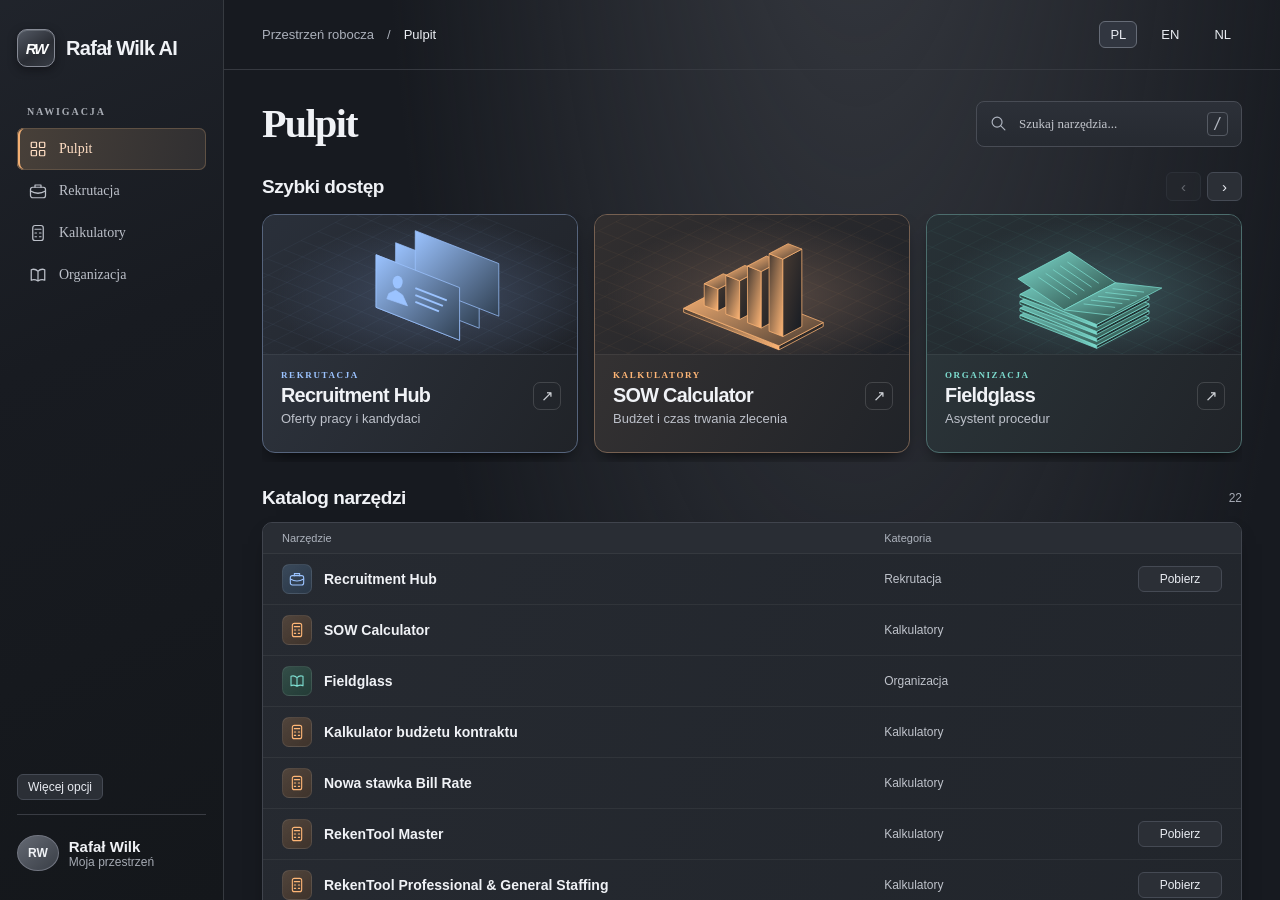
==== index.html @ e7d5e1e2 "Add desktop tool launcher with horizontal 3D shortcuts and remove local PIN prompts" ====
<!DOCTYPE html>

<html lang="pl">
<head>
<meta charset="utf-8"/>
<meta content="width=device-width, initial-scale=1" name="viewport"/>
<script id="rw-face-preset-bootstrap">
(function(){
  var aliases = {
    subtle: 'hologram-subtle',
    hologram: 'hologram-subtle',
    'hologram-subtle': 'hologram-subtle',
    presence: 'ai-presence',
    ai: 'ai-presence',
    'ai-presence': 'ai-presence',
    cinematic: 'cinematic-command',
    command: 'cinematic-command',
    'cinematic-command': 'cinematic-command'
  };
  var preset = 'cinematic-command';
  try {
    var params = new URLSearchParams(window.location.search);
    var requested = params.get('face') || localStorage.getItem('rw_face_preset') || preset;
    preset = aliases[String(requested || '').toLowerCase()] || preset;
    localStorage.setItem('rw_face_preset', preset);
  } catch (_e) {}
  document.documentElement.classList.add('rw-face-preset-' + preset);
  document.documentElement.dataset.rwFacePreset = preset;
  window.__rwFacePreset = preset;
})();
</script>
<script id="rw-enforce-https">
(function(){
  var host = window.location.hostname.toLowerCase();
  if (window.location.protocol === 'http:' && (host === 'rafalwilkai.com' || host === 'www.rafalwilkai.com')) {
    window.location.replace('https://www.rafalwilkai.com' + window.location.pathname + window.location.search + window.location.hash);
  }
})();
</script>
<meta http-equiv="Content-Security-Policy" content="upgrade-insecure-requests">
<meta name="description" content="Rafal Wilk AI provides business tools and calculators for HR, recruitment, staffing, budgeting, workforce planning, and business administration.">
<link rel="canonical" href="https://www.rafalwilkai.com/">
<link rel="preload" as="image" href="assets/images/private-command-center-hero-personal-bg-day-v18-cleanwall-mobile.webp?v=20260806-cleanwall-2" type="image/webp" media="(max-width: 760px)">
<link rel="preload" as="image" href="assets/images/private-command-center-hero-personal-bg-day-v18-cleanwall.webp?v=20260806-cleanwall-2" type="image/webp" media="(min-width: 761px)">
<link rel="preload" as="style" href="assets/css/platform-v2.min.css?v=20260806-cleanwall-2">
<link rel="preload" as="style" href="assets/css/platform-nextlevel.css?v=20261102-stable-scroll-v4">
<link rel="preload" as="style" href="assets/css/platform-face-clarity.css?v=20260923-preid-sync-1">
<link rel="preload" as="script" href="assets/js/platform-v2.js?v=20261126-studio">
<title>Rafal Wilk AI ©</title>
<style id="rw-critical-startup-guard">
  html{background:#05080d}
  /* Hide voice agent content until the dialog is explicitly opened. */
  #rwAgentOverlay:not(.open){display:none!important}
  body:not(.rw-v2-ready):not(.app-open){
    background:#05080d!important;
    overflow:hidden!important;
  }
  body:not(.rw-v2-ready):not(.app-open)>*:not(script):not(style){
    visibility:hidden!important;
  }
</style>
<style>
  :root{ --bg:#0b1220; --panel:#0f172a; --ink:#e5eef9; --muted:#9fb0ba; --accent:#60a5fa; --line:rgba(255,255,255,.12);}
  *{box-sizing:border-box}
  html,body{height:100%}
  body{margin:0;background:linear-gradient(160deg,#0b1220,#0a1726);color:var(--ink);
        font-family: system-ui,-apple-system,"Segoe UI",Roboto,Helvetica,Arial}
  header{position:sticky;top:0;background:rgba(15,23,42,.8);backdrop-filter:blur(8px);
          border-bottom:1px solid var(--line);z-index:10}
  .wrap{max-width:1200px;margin:0 auto;padding:12px 16px}
  h1{margin:0;font-size:clamp(18px,2.6vw,26px)}
  .sub{color:var(--muted);font-size:13px;margin-top:4px}
  main{display:flex;flex-direction:column;height:calc(100vh - 84px)}
  .grid{display:grid;grid-template-columns:repeat(auto-fit,minmax(260px,1fr));gap:16px;margin:14px 0;grid-auto-rows:1fr;align-items:stretch}
  .card{border:1px solid var(--line);background:linear-gradient(180deg,#0f1a2b,#0c1525);
        border-radius:16px;padding:16px;display:flex;flex-direction:column;gap:10px;height:100%}
  .title{font-weight:800;letter-spacing:.2px}
  .desc{color:var(--muted);font-size:13px;min-height:32px}
  .btn{cursor:pointer;display:inline-flex;align-items:center;justify-content:center;gap:8px;
       padding:10px 14px;border-radius:999px;border:1px solid transparent;
       background:linear-gradient(180deg,var(--accent),#1d4ed8);color:#fff;font-weight:700;text-decoration:none}
  .btn:focus,.btn:hover{filter:saturate(1.2) brightness(1.08)}
  .viewport{flex:1;min-height:300px;border:1px solid var(--line);border-radius:14px;overflow:hidden;background:#fff;display:none}
  .viewport.active{display:block;position:fixed;top:0;left:0;right:0;bottom:0;z-index:100;border:none;border-radius:0;min-height:100vh}
  iframe{width:100%;height:100%;border:0;display:none}
  iframe.show{display:block}
  .placeholder{height:100%;display:grid;place-items:center;color:var(--muted)}
  body.app-open .grid{display:none}
  body.app-open .viewport{display:block}

.badge-copyright{background:#0b1220;color:#ffffff;border:1px solid #0b1220;font-weight:800;padding:2px 10px;border-radius:10px}
</style>
<link rel="stylesheet" href="assets/css/platform-v2.min.css?v=20260806-cleanwall-2">
<link rel="stylesheet" href="assets/css/platform-nextlevel.css?v=20261102-stable-scroll-v4">
<link rel="stylesheet" href="assets/css/platform-face-clarity.css?v=20260923-preid-sync-1">
<script>
// Compatibility callbacks for the original embedded applications.
window.__rwModulePinConsume = () => true;
window.__rwRequestModulePin = callback => callback();
window.openMc = () => window.openApp('mycompany','My Projects');
</script>
<!-- injected: clean start screen over full-screen photo -->
<!-- injected: remove orange border, keep layout intact -->
<!-- injected: completely remove orange/dashed border from viewport -->
<!-- injected: kill absolutely all visible borders/outlines on viewport -->
<!-- injected: make privacy note always visible without scrolling -->


<script id="rw-futuristic-dock-script">
(function(){
  if(window.__rwFuturisticDockInstalled) return;
  window.__rwFuturisticDockInstalled=true;
  let dockTimer=0;
  let mo=null;
  function ensureDock(){
    if(!document.body) return;
    let dock=document.getElementById('rwLauncherDock');
    if(!dock){
      dock=document.createElement('div');
      dock.id='rwLauncherDock';
      document.body.appendChild(dock);
    }
    const api=document.getElementById('rwPlatformApiStatus');
    const launcher=document.getElementById('rwVoiceLauncher');
    if(api && api.parentElement!==dock) dock.appendChild(api);
    if(launcher && launcher.parentElement!==dock) dock.appendChild(launcher);
    if(window.__rwPlatformV2 || document.body.classList.contains('rw-v2-ready')){
      if(mo) mo.disconnect();
      if(dockTimer) clearInterval(dockTimer);
    }
  }
  if(document.readyState==='loading') document.addEventListener('DOMContentLoaded', ensureDock);
  ensureDock();
  mo=new MutationObserver(ensureDock);
  mo.observe(document.documentElement,{childList:true,subtree:true});
  dockTimer=setInterval(ensureDock,1000);
})();
</script>

<style id="rw-preid-dual-actions">
body.rw-v2-ready main.wrap .card.rw-preid-card,
body.rw-v2-ready:not(.app-open) main.wrap .card.rw-preid-card{
  grid-template-columns:48px minmax(0,1fr) auto!important;
}
body.rw-v2-ready main.wrap .rw-preid-actions,
body.rw-v2-ready:not(.app-open) main.wrap .rw-preid-actions{
  grid-column:3!important;
  grid-row:2!important;
  justify-self:end!important;
  align-self:center!important;
  display:flex!important;
  gap:7px!important;
  z-index:2!important;
}
body.rw-v2-ready main.wrap .rw-preid-actions .btn,
body.rw-v2-ready:not(.app-open) main.wrap .rw-preid-actions .btn{
  width:auto!important;
  min-width:76px!important;
  height:36px!important;
  min-height:36px!important;
  padding:0 12px!important;
  display:inline-flex!important;
  align-items:center!important;
  justify-content:center!important;
  border-radius:999px!important;
  font-size:10px!important;
  line-height:1!important;
  text-indent:0!important;
  overflow:visible!important;
  white-space:nowrap!important;
  text-decoration:none!important;
}
body.rw-v2-ready main.wrap .rw-preid-actions .rw-v2-card-open::before,
body.rw-v2-ready:not(.app-open) main.wrap .rw-preid-actions .rw-v2-card-open::before{
  display:none!important;
}
body.rw-v2-ready main.wrap .rw-preid-actions .rw-preid-open svg,
body.rw-v2-ready:not(.app-open) main.wrap .rw-preid-actions .rw-preid-open svg{
  display:none!important;
}
body.rw-v2-ready main.wrap .rw-preid-actions .rw-preid-open::after,
body.rw-v2-ready:not(.app-open) main.wrap .rw-preid-actions .rw-preid-open::after{
  content:"Open";
  font-size:10px!important;
  line-height:1!important;
  text-indent:0!important;
}
body.rw-v2-ready main.wrap .rw-preid-actions .rw-preid-download,
body.rw-v2-ready:not(.app-open) main.wrap .rw-preid-actions .rw-preid-download{
  background:#fff!important;
  color:#12304f!important;
  border:1px solid rgba(66,122,171,.30)!important;
  box-shadow:none!important;
}
@media(max-width:640px){
  body.rw-v2-ready main.wrap .card.rw-preid-card,
  body.rw-v2-ready:not(.app-open) main.wrap .card.rw-preid-card{
    grid-template-columns:42px minmax(0,1fr)!important;
  }
  body.rw-v2-ready main.wrap .rw-preid-actions,
  body.rw-v2-ready:not(.app-open) main.wrap .rw-preid-actions{
    grid-column:2!important;
    grid-row:3!important;
    justify-self:start!important;
    margin-top:8px!important;
  }
}
</style>

<style id="rw-visual-refresh-20260923">
/* Visual refresh only. The original face video, its positioning and all module logic are preserved. */
body.rw-v2-ready:not(.app-open) .rw-identity {
  position:fixed; left:28px; bottom:26px; z-index:150;
  display:flex; align-items:center; gap:13px; padding:13px 18px;
  color:#f1f7fc; background:rgba(7,17,29,.88);
  border:1px solid rgba(170,205,228,.2); border-radius:14px;
  box-shadow:0 8px 30px rgba(0,0,0,.16); pointer-events:none;
  font-family:"Segoe UI",system-ui,sans-serif;
}
.rw-identity-mark {display:grid;place-items:center;width:38px;height:38px;border:1px solid #72c9e6;border-radius:50%;font-size:13px;font-weight:650;letter-spacing:-.05em;color:#a9e5f5}
.rw-identity-name {display:block;font-size:17px;font-weight:650;letter-spacing:-.025em;line-height:1.3}
.rw-identity-caption {display:block;margin-top:3px;color:#a5bacb;font-size:9px;letter-spacing:.19em;line-height:1.5;text-transform:uppercase}
body.app-open .rw-identity, body.rw-v2-command-open .rw-identity {display:none!important}
body.rw-v2-ready:not(.app-open) .rw-v2-floating-lang {
  position:fixed!important;top:24px!important;right:28px!important;left:auto!important;
  width:144px!important;min-height:46px!important;padding:5px!important;gap:4px!important;
  display:flex!important;justify-content:center!important;
  background:rgba(7,17,29,.9)!important;border:1px solid rgba(170,205,228,.24)!important;
  border-radius:12px!important;box-shadow:none!important;filter:none!important;backdrop-filter:blur(12px)!important;
}
body.rw-v2-ready:not(.app-open) .rw-v2-floating-lang button {
  width:42px!important;min-width:0!important;height:34px!important;min-height:34px!important;
  padding:0!important;border:0!important;border-radius:7px!important;background:transparent!important;
  color:#b9cad7!important;font:600 12px/1 "Segoe UI",system-ui,sans-serif!important;
  box-shadow:none!important;text-shadow:none!important;backdrop-filter:none!important;transform:none!important;
}
body.rw-v2-ready:not(.app-open) .rw-v2-floating-lang button[aria-pressed="true"] {
  background:#b5e9f5!important;color:#102531!important;box-shadow:none!important;border:0!important;
}
body.rw-v2-ready:not(.app-open) .rw-v2-floating-lang button::after {display:none!important}
body.rw-v2-ready:not(.app-open) .rw-v2-floating-lang button:hover {background:#23394a!important;color:#fff!important}
body.rw-v2-ready:not(.app-open) .rw-v2-command-trigger {
  position:fixed!important;top:80px!important;right:28px!important;left:auto!important;
  width:144px!important;min-width:0!important;height:44px!important;padding:0 16px!important;
  display:flex!important;align-items:center!important;justify-content:center!important;gap:10px!important;
  border:1px solid rgba(170,205,228,.3)!important;border-radius:12px!important;
  background:rgba(7,17,29,.92)!important;color:#f0f7fb!important;
  font:600 13px/1 "Segoe UI",system-ui,sans-serif!important;
  box-shadow:none!important;text-shadow:none!important;transform:none!important;
}
body.rw-v2-ready:not(.app-open) .rw-v2-command-trigger::before {
  content:""!important;position:static!important;display:block!important;visibility:visible!important;opacity:1!important;
  width:16px!important;height:16px!important;flex:0 0 16px!important;
  background:currentColor!important;border:0!important;box-shadow:none!important;transform:none!important;
  clip-path:polygon(40% 0,65% 7%,80% 28%,80% 55%,100% 83%,89% 94%,67% 66%,43% 77%,18% 68%,4% 47%,4% 24%,20% 5%,40% 0,40% 12%,24% 17%,16% 31%,17% 47%,30% 60%,45% 64%,61% 57%,68% 43%,66% 27%,53% 15%,40% 12%)!important;
}
body.rw-v2-ready:not(.app-open) .rw-v2-command-trigger::after {display:none!important}
body.rw-v2-ready:not(.app-open) .rw-v2-command-trigger:hover {background:#193346!important;border-color:#83cde4!important}
body.rw-v2-ready:not(.app-open) .rw-v2-floating-lang button:focus-visible,
body.rw-v2-ready:not(.app-open) .rw-v2-command-trigger:focus-visible {outline:2px solid #a9e5f5!important;outline-offset:3px!important}
body.rw-v2-ready:not(.app-open) .rw-v2-command-palette {
  padding:clamp(20px,9vh,80px) 16px!important;place-items:center!important;
  background:rgba(3,10,18,.58)!important;backdrop-filter:blur(14px)!important;z-index:23000!important;
}
body.rw-v2-ready:not(.app-open) .rw-v2-command-dialog {
  width:min(660px,100%)!important;max-height:100%!important;display:flex!important;flex-direction:column!important;
  border:1px solid rgba(169,202,225,.24)!important;border-radius:22px!important;
  background:#0c1927!important;box-shadow:0 24px 80px rgba(0,0,0,.4)!important;backdrop-filter:none!important;
}
body.rw-v2-ready:not(.app-open) .rw-v2-command-head {padding:24px 26px 18px!important;flex-shrink:0!important}
body.rw-v2-ready:not(.app-open) .rw-v2-command-head strong {font:600 21px/1.3 "Segoe UI",system-ui,sans-serif!important;letter-spacing:-.025em!important}
body.rw-v2-ready:not(.app-open) .rw-v2-command-head button {width:34px!important;height:34px!important;border:0!important;background:#1b2b3b!important;border-radius:9px!important}
body.rw-v2-ready:not(.app-open) .rw-v2-command-input {
  width:calc(100% - 52px)!important;min-height:50px!important;height:50px!important;flex-shrink:0!important;
  margin:0 26px 18px!important;padding:0 16px!important;border-radius:11px!important;
  border:1px solid #395469!important;background:#08121e!important;box-shadow:none!important;
  font:400 15px/1.4 "Segoe UI",system-ui,sans-serif!important;
}
body.rw-v2-ready:not(.app-open) .rw-v2-command-input::placeholder {color:#9cabbc!important;opacity:1!important}
body.rw-v2-ready:not(.app-open) .rw-v2-command-input:focus {border-color:#90d3e9!important;box-shadow:0 0 0 3px rgba(144,211,233,.1)!important}
body.rw-v2-ready:not(.app-open) .rw-v2-command-list {
  min-height:0!important;max-height:480px!important;gap:6px!important;padding:0 18px 20px 26px!important;margin-right:8px!important;
  scrollbar-width:thin;scrollbar-color:#486276 transparent;overscroll-behavior:contain;
}
.rw-v2-command-list::-webkit-scrollbar {width:6px}
.rw-v2-command-list::-webkit-scrollbar-thumb {background:#486276;border-radius:8px}
.rw-v2-command-list::-webkit-scrollbar-track {background:transparent}
body.rw-v2-ready:not(.app-open) .rw-v2-command-item {
  min-height:70px!important;grid-template-columns:38px minmax(0,1fr) auto!important;
  gap:15px!important;padding:13px 14px!important;border:1px solid transparent!important;
  border-radius:12px!important;background:#122231!important;box-shadow:none!important;transform:none!important;
}
body.rw-v2-ready:not(.app-open) .rw-v2-command-item:hover,
body.rw-v2-ready:not(.app-open) .rw-v2-command-item.is-active,
body.rw-v2-ready:not(.app-open) .rw-v2-command-item:focus-visible {background:#1a3345!important;border-color:#527a90!important}
body.rw-v2-ready:not(.app-open) .rw-v2-command-icon {width:36px!important;height:36px!important;border:0!important;background:#1c3546!important;border-radius:10px!important;color:#9edbed!important}
body.rw-v2-ready:not(.app-open) .rw-v2-command-item span:not(.rw-v2-command-icon) {font:600 15px/1.4 "Segoe UI",system-ui,sans-serif!important}
body.rw-v2-ready:not(.app-open) .rw-v2-command-text {min-width:0!important}
body.rw-v2-ready:not(.app-open) .rw-v2-command-item small {display:block!important;margin-top:4px!important;color:#a5b9ca!important;font:500 10px/1.4 "Segoe UI",system-ui,sans-serif!important;letter-spacing:.065em!important}
body.rw-v2-ready:not(.app-open) .rw-v2-command-arrow {border:0!important;background:transparent!important;box-shadow:none!important;color:#91b9cf!important}
body.rw-v2-ready:not(.app-open) .rw-v2-hotspot:focus-visible {outline:2px solid #a9e5f5!important;outline-offset:4px!important}
@media(max-width:760px) {
  body.rw-v2-ready:not(.app-open) .rw-identity {left:16px;bottom:max(18px,env(safe-area-inset-bottom));padding:10px 13px;gap:10px;border-radius:12px}
  .rw-identity-mark {width:32px;height:32px;font-size:11px}
  .rw-identity-name {font-size:15px}
  .rw-identity-caption {font-size:8px;letter-spacing:.13em}
  body.rw-v2-ready:not(.app-open) .rw-v2-floating-lang {top:16px!important;right:16px!important;width:132px!important}
  body.rw-v2-ready:not(.app-open) .rw-v2-command-trigger {top:72px!important;right:16px!important;width:132px!important}
  body.rw-v2-ready:not(.app-open) .rw-v2-command-palette {padding:16px 12px!important}
  body.rw-v2-ready:not(.app-open) .rw-v2-command-dialog {max-height:calc(100dvh - 32px)!important;border-radius:18px!important}
  body.rw-v2-ready:not(.app-open) .rw-v2-command-head {padding:18px 18px 14px!important}
  body.rw-v2-ready:not(.app-open) .rw-v2-command-input {width:calc(100% - 36px)!important;margin:0 18px 14px!important}
  body.rw-v2-ready:not(.app-open) .rw-v2-command-list {max-height:60dvh!important;padding:0 10px 16px 18px!important}
  body.rw-v2-ready:not(.app-open) .rw-v2-command-item {gap:10px!important;padding:12px 10px!important}
  body.rw-v2-ready:not(.app-open) .rw-v2-command-item span:not(.rw-v2-command-icon) {font-size:14px!important}
  body.rw-v2-ready:not(.app-open) .rw-v2-command-item-preid {grid-template-columns:38px minmax(0,1fr)!important}
}

body.rw-v2-ready.rw-v2-command-open:not(.app-open) .rw-v2-command-trigger {visibility:hidden!important}

body.rw-v2-ready.rw-v2-command-open:not(.app-open) .rw-v2-command-trigger::before {visibility:hidden!important}

</style>
<link rel="stylesheet" href="assets/css/workshop-readability.css?v=20260926-fullscreen-fix-2">
<style>
#rw-studio-host{position:fixed!important;inset:0!important;z-index:2147483000!important;background:#171a20!important}
#rw-studio-host[hidden],body.app-open #rw-studio-host,body.app-open #rw-studio-return,#rw-studio-return[hidden]{display:none!important}
#rw-studio-return{position:fixed;bottom:14px;left:16px;z-index:2147482999;border:1px solid #737780;border-radius:8px;background:#22262e;color:white;padding:10px 16px;cursor:pointer}
</style>
<script>
document.addEventListener('DOMContentLoaded',function(){
 const host=document.createElement('div');host.id='rw-studio-host';host.hidden=true;
 const frame=document.createElement('iframe');frame.title='Rafał Wilk AI';frame.style.cssText='display:block;width:100%;height:100%;border:0';frame.src='studio-launcher.html?v=20261126-1';
 const back=document.createElement('button');back.id='rw-studio-return';back.type='button';back.hidden=true;
 const setLabel=()=>{back.textContent='← '+({pl:'Pulpit',en:'Dashboard',nl:'Dashboard'}[document.documentElement.lang]||'Pulpit')};setLabel();
 new MutationObserver(setLabel).observe(document.documentElement,{attributes:true,attributeFilter:['lang']});
 window.showWorkshopOptions=function(show){host.hidden=show;back.hidden=!show;if(!show)frame.focus()};
 window.studioReady=()=>window.showWorkshopOptions(false);back.onclick=()=>window.showWorkshopOptions(false);
 host.attachShadow({mode:'open'}).append(frame);document.body.append(host,back);
});
</script>
</head>
<body>
<div class="rw-identity" aria-label="Rafał Wilk AI — Digital Workshop"><span class="rw-identity-mark" aria-hidden="true">RW</span><div><span class="rw-identity-name">Rafał Wilk AI</span><span class="rw-identity-caption">Digital Workshop</span></div></div>
<!-- Home / Back button (added) -->
<button id="rw_home_btn" class="rw-home" type="button">← Powrót do startu</button>

<header class="rw-header">
<div class="rw-wrap">




<h1 class="rw-title" aria-label="Rafal Wilk AI ©">
  <span class="rw-brand-copy">
    <span class="rw-brand-line">
      <span class="rw-brand-main">Rafal Wilk AI</span>
      <span class="rw-owner-mark" title="" aria-label="Copyright">©</span>
    </span>
    <span class="rw-brand-sub" aria-hidden="true"></span>
  </span>
</h1>

<div class="rw-lang" role="group" aria-label="Language">
  <button class="rw-lang-btn" type="button" data-lang="pl">PL</button>
  <button class="rw-lang-btn" type="button" data-lang="en">EN</button>
  <button class="rw-lang-btn" type="button" data-lang="nl">NL</button>
</div>
</div>
</header>
<header>
<div class="wrap">
<h1></h1>
<div class="sub"></div>
</div>
</header>
<main class="wrap">
<section class="grid"><article class="card">
<div class="title" data-title-key="Recruitment Hub">Recruitment Hub</div>
<a class="btn" onclick="openApp('recruitmenthub', this.closest('.card').querySelector('.title').textContent)">Open</a>
<a class="btn rw-tool-download" href="modules/recruitment-hub.html" download="Recruitment_Hub.html" title="Download the Recruitment Hub module as HTML">Download HTML</a>
</article>
<article class="card">
<div class="title" data-title-key="Fieldglass | Asystent Procedur">Fieldglass | Asystent Procedur</div>
<a class="btn" onclick="openApp('fieldglassassistant', this.closest('.card').querySelector('.title').textContent)">Otwórz</a>
</article>
<article class="card">
<div class="title" data-title-key="SOW Calculator">SOW Calculator</div>
<a class="btn" onclick="openApp('sowcalculator', this.closest('.card').querySelector('.title').textContent)">Open</a>
</article>
<article class="card">
<div class="title" data-title-key="Contract Budget Calculator">Contract Budget Calculator</div>
<button class="btn" data-idx="0" type="button">Open in platform</button>
</article>
<article class="card">
<div class="title" data-title-key="New Bill Rate">New Bill Rate</div>
<button class="btn" data-idx="1" type="button">Open in platform</button>
</article>
<article class="card">
<div class="title" data-title-key="RekenTool Master">RekenTool Master</div>
<button class="btn" data-idx="2" type="button">Open in platform</button>
<a class="btn rw-rekentool-download" href="downloads/RekenTool_Master.html" download="RekenTool_Master.html">Download</a>
</article>
<article class="card">
<div class="title" data-title-key="RekenTool Professional & General Staffing">RekenTool Professional & General Staffing</div>
<a class="btn" onclick="openApp('rekentoolcombined', this.parentElement.querySelector('.title').textContent)">Open</a>
<a class="btn rw-rekentool-download" href="modules/rekentool-combined.html" download="RekenTool_PS_GS.html">Download</a>
</article>
<article class="card">
<div class="title" data-title-key="RekenTool General Staffing">RekenTool General Staffing</div>
<a class="btn" onclick="openApp('rekentoolgeneralstaffing', this.parentElement.querySelector('.title').textContent)">Open</a>
<a class="btn rw-rekentool-download" href="modules/rekentool-general-staffing.html" download="RekenTool_GS.html">Download</a>
</article>
<article class="card">
<div class="title" data-title-key="RekenTool Professional Staffing">RekenTool Professional Staffing</div>
<a class="btn" onclick="openApp('rekentoolprofessionalstaffing', this.parentElement.querySelector('.title').textContent)">Open</a>
<a class="btn rw-rekentool-download" href="modules/rekentool-professional-staffing.html" download="RekenTool_PS.html">Download</a>
</article>
<article class="card">
<div class="title" data-title-key="RekenTool Payroll">RekenTool Payroll</div>
<a class="btn" onclick="openApp('rekentoolpayroll', this.parentElement.querySelector('.title').textContent)">Open</a>
<a class="btn rw-rekentool-download" href="modules/rekentool-pay-roll.html" download="RekenTool_Payroll.html">Download</a>
</article>
<article class="card">
<div class="title" data-title-key="Intake Call">Intake Call</div>
<button class="btn" data-idx="3" type="button">Open in platform</button>
</article>
<article class="card rw-preid-card">
<div class="title" data-title-key="Pre ID">Pre ID</div>
<div class="rw-preid-actions">
<a class="btn rw-preid-open" onclick="openApp('preidcandidate', this.closest('.card').querySelector('.title').textContent)">Open</a>
<a class="btn rw-preid-download" href="modules/pre-id-candidate.html?v=20260928-preid-11" download="Pre ID.html">Download</a>
</div>
</article>
<article class="card">
<div class="title" data-title-key="Ocena dopasowania CV">Ocena dopasowania CV</div>
<button class="btn" data-idx="4" type="button">Open in platform</button>
</article>
<article class="card">
<div class="title" data-title-key="Merit increase 2026">Merit increase 2026</div>
<button class="btn" data-idx="6" type="button">Open in platform</button>
</article>
<article class="card">
<div class="title" data-title-key="Role &amp; Range">Role &amp; Range</div>
<div class="rw-preid-actions">
<a class="btn" onclick="openApp('rolerange', this.closest('.card').querySelector('.title').textContent)">Open</a>
<a class="btn rw-tool-download" href="modules/role-range.html?v=20261027-hourly-1" download="Role_Range_Easy_Hourly.html">Download</a>
</div>
</article>
<article class="card">
<div class="title" data-title-key="MSD CAO Salary Check">MSD CAO Salary Check</div>
<a class="btn" onclick="openApp('msdcaosalarycheck', this.parentElement.querySelector('.title').textContent)">Open</a>
</article>
<article class="card">
<div class="title" data-title-key="Merit Excel 350">Merit Excel 350</div>
<a class="btn" href="downloads/Merit_2026_Employee_Bulk_Calculator_350_exact.xlsx?v=authoritative-title-list-20260807-1" download="Merit_2026_Employee_Bulk_Calculator_350_correct_title_list_20260807.xlsx" data-excel-download type="application/vnd.openxmlformats-officedocument.spreadsheetml.sheet">Download Excel</a>
</article>

<article class="card">
<div class="title" data-title-key="Przegląd agencji">Przegląd agencji</div>
<button class="btn" data-idx="7" type="button">Open in platform</button>
</article>
<article class="card">
<div class="title" data-title-key="Rejestr spotkań z managerami">Rejestr spotkań z managerami</div>
<a class="btn" onclick="openApp('managermeetingtracker', this.parentElement.querySelector('.title').textContent)">Open</a>
</article>

<article class="card">
<div class="title" data-title-key="Home Office Tracker">Home Office Tracker</div>
<a class="btn" onclick="openApp('homeofficetracker', this.parentElement.querySelector('.title').textContent)">Open</a>
</article>
<article class="card">
<div class="title" data-title-key="Redukcja">Redukcja</div>
<a class="btn" onclick="openApp('redukcja', this.parentElement.querySelector('.title').textContent)">Open</a>
</article>
<div class="card"><div class="title" data-title-key="My Projects">My Projects</div><a class="btn" onclick="openMc()">Open</a></div></section>
<section class="viewport">
<iframe id="preidcandidate" title="Pre ID" data-src="modules/pre-id-candidate.html?v=20260928-preid-11" loading="lazy"></iframe>
<iframe id="recruitmenthub" title="Recruitment Hub" data-src="modules/recruitment-hub.html?v=20261126-profiles" loading="lazy"></iframe>
<iframe id="sowcalculator" title="SOW Calculator" data-src="modules/sow-calculator.html?v=20261124-calendar-days-2" loading="lazy"></iframe>
<iframe id="fieldglassassistant" title="Fieldglass | Asystent Procedur" data-src="modules/asystent-procedur-fieldglass.html?v=20261105-label-v2" loading="lazy"></iframe>
<iframe id="appframe" title="Aplikacja" loading="lazy"></iframe>
<iframe id="managermeetingtracker" title="Rejestr spotkań z managerami" data-src="modules/manager-meeting-tracker.html" loading="lazy"></iframe>

<iframe id="homeofficetracker" title="Home Office Tracker" data-src="modules/home-office-tracker.html" loading="lazy"></iframe>
<iframe id="redukcja" title="Redukcja" data-src="modules/redukcja.html?v=20260812-redukcja-add-week-button-1" loading="lazy"></iframe>
<iframe id="rekentoolcombined" title="RekenTool Professional & General Staffing" data-src="modules/rekentool-combined.html" loading="lazy"></iframe>
<iframe id="rekentoolgeneralstaffing" title="RekenTool General Staffing" data-src="modules/rekentool-general-staffing.html" loading="lazy"></iframe>
<iframe id="rekentoolprofessionalstaffing" title="RekenTool Professional Staffing" data-src="modules/rekentool-professional-staffing.html" loading="lazy"></iframe>
<iframe id="rekentoolpayroll" title="RekenTool Payroll" data-src="modules/rekentool-pay-roll.html" loading="lazy"></iframe>
<iframe id="rolerange" title="Role &amp; Range" data-src="modules/role-range.html?v=20261027-hourly-1" loading="lazy"></iframe>
<iframe id="msdcaosalarycheck" title="MSD CAO Salary Check" data-src="modules/msd-cao-salary-check.html?v=20260817-v19-calculator-impact-v1" loading="lazy"></iframe>
<iframe id="mycompany" data-src="modules/my-company.html" title="My Projects" loading="lazy"></iframe></section>
</main>

<script id="rw-force-xlsx-download">
(function(){
  document.addEventListener('click', async function(event){
    const link = event.target.closest('[data-excel-download]');
    if(!link) return;
    event.preventDefault();
    const fileUrl = link.getAttribute('href');
    const fileName = link.getAttribute('download') || fileUrl.split('/').pop();
    try {
      const response = await fetch(fileUrl, { cache: 'no-store' });
      if(!response.ok) throw new Error('Download failed');
      const blob = await response.blob();
      const objectUrl = URL.createObjectURL(new Blob([blob], {
        type: 'application/vnd.openxmlformats-officedocument.spreadsheetml.sheet'
      }));
      const temp = document.createElement('a');
      temp.href = objectUrl;
      temp.download = fileName;
      document.body.appendChild(temp);
      temp.click();
      temp.remove();
      window.setTimeout(function(){ URL.revokeObjectURL(objectUrl); }, 1500);
    } catch (error) {
      window.location.href = fileUrl;
    }
  });
})();
</script>

<script id="rw-push-lang-helper">
function __rwNormalizePlatformLang(value){
  var lang = String(value || '').toLowerCase().slice(0, 2);
  return lang === 'en' || lang === 'nl' || lang === 'pl' ? lang : 'pl';
}
function __rwApplyLangToFrame(frame, requestedLang){
  if (!frame) return;
  var lang = __rwNormalizePlatformLang(requestedLang || localStorage.getItem('rw_lang') || 'pl');
  try{
    if (frame.contentWindow) frame.contentWindow.postMessage({type:'rw:setLang', lang:lang}, '*');
  }catch(e){}
  try{
    var win = frame.contentWindow;
    var doc = frame.contentDocument || (win && win.document);
    if (!win || !doc || !doc.documentElement) return;
    doc.documentElement.lang = lang;
    doc.documentElement.classList.add('rw-platform-embedded');
    try{
      win.localStorage.setItem('rw_lang', lang);
      win.localStorage.setItem('doc_lang', lang);
      win.localStorage.setItem('supplier_lang', lang);
      win.localStorage.setItem('recruiter_agent_lang', lang);
    }catch(e){}

    ['__rwApplyModuleLang','__rwPlatformSetLang','setLanguage','applyLanguage','setLang','applyLang'].forEach(function(name){
      try{
        if (typeof win[name] === 'function') win[name](lang);
      }catch(e){}
    });

    Array.from(doc.querySelectorAll('select')).forEach(function(select){
      var marker = [
        select.id || '',
        select.name || '',
        select.className || '',
        select.getAttribute('aria-label') || '',
        select.getAttribute('title') || ''
      ].join(' ').toLowerCase();
      if (!/(lang|language|taal|jezyk|język)/.test(marker)) return;
      var option = Array.from(select.options || []).find(function(opt){
        return __rwNormalizePlatformLang(opt.value || opt.textContent) === lang;
      });
      if (!option || select.value === option.value) return;
      select.value = option.value;
      select.dispatchEvent(new Event('input', {bubbles:true}));
      select.dispatchEvent(new Event('change', {bubbles:true}));
    });

    Array.from(doc.querySelectorAll('[data-lang],[data-language],[data-locale],[data-lang-btn],.lang-btn,.language-btn')).forEach(function(btn){
      var value = btn.getAttribute('data-lang') || btn.getAttribute('data-language') || btn.getAttribute('data-locale') || btn.getAttribute('data-lang-btn') || '';
      if (__rwNormalizePlatformLang(value) !== lang) return;
      var active = btn.classList.contains('active') || btn.getAttribute('aria-pressed') === 'true';
      if (!active && typeof btn.click === 'function') btn.click();
      btn.setAttribute('aria-pressed', 'true');
    });

    Array.from(doc.querySelectorAll('iframe')).forEach(function(nestedFrame){
      __rwApplyLangToFrame(nestedFrame, lang);
      if (!nestedFrame.__rwNestedLangBound){
        nestedFrame.__rwNestedLangBound = true;
        nestedFrame.addEventListener('load', function(){
          [40, 180, 600].forEach(function(delay){
            setTimeout(function(){ __rwApplyLangToFrame(nestedFrame, lang); }, delay);
          });
        }, true);
      }
    });
  }catch(e){}
}
function __rwPushLang(requestedLang){
  try{
    var lang = __rwNormalizePlatformLang(requestedLang || localStorage.getItem('rw_lang') || document.documentElement.lang || 'pl');
    localStorage.setItem('rw_lang', lang);
    localStorage.setItem('doc_lang', lang);
    localStorage.setItem('supplier_lang', lang);
    document.documentElement.lang = lang;
    document.querySelectorAll('iframe').forEach(function(frame){
      __rwApplyLangToFrame(frame, lang);
      [80, 350, 900].forEach(function(delay){
        setTimeout(function(){ __rwApplyLangToFrame(frame, lang); }, delay);
      });
      if (!frame.__rwLangPushBound){
        frame.__rwLangPushBound = true;
        frame.addEventListener('load', function(){
          [40, 180, 600].forEach(function(delay){
            setTimeout(function(){ __rwApplyLangToFrame(frame, lang); }, delay);
          });
        }, true);
      }
    });
  }catch(e){}
}
</script>


<script id="rw-open-mycompany-helper">
function openMyCompany(){
  // Show My Company inside the platform (same behaviour as loadApp)
  openApp('mycompany', 'My Projects');
  // Ensure the main dynamic iframe is hidden (avoid accidental overlay)
  var frame = document.getElementById('appframe');
  if (frame) frame.classList.remove('show');
}
</script>

<script id="rw-legacy-apps-loader">
(function(){
  if (window.__rwLegacyAppsLoader) return;
  window.__rwLegacyAppsLoader = true;
  const LEGACY_APPS_VERSION = '20261005-rekentool-no-oncall';
  const SRC = 'assets/js/legacy-apps-bundle.js?v=' + LEGACY_APPS_VERSION;
  const ACTIVE_MODULE_KEY = 'rw_active_module_idx';
  const ACTIVE_FRAME_KEY = 'rw_active_frame_state';
  const LEGACY_VERSION_KEY = 'rw_legacy_apps_version';
  function clearActiveLegacyState(){
    try{
      localStorage.removeItem(ACTIVE_FRAME_KEY);
      localStorage.removeItem(ACTIVE_MODULE_KEY);
      localStorage.removeItem('rw_module_state_v1:module:4');
    }catch(_e){}
  }
  try{
    if (localStorage.getItem(LEGACY_VERSION_KEY) !== LEGACY_APPS_VERSION) {
      clearActiveLegacyState();
      localStorage.setItem(LEGACY_VERSION_KEY, LEGACY_APPS_VERSION);
    }
  }catch(_e){}
  let pending = null;
  function loadLegacyApps(){
    if (window.__rwLegacyAppsLoaded) return Promise.resolve();
    if (pending) return pending;
    pending = new Promise(function(resolve, reject){
      const script = document.createElement('script');
      script.src = SRC;
      script.async = true;
      script.defer = true;
      script.onload = function(){ window.__rwLegacyAppsLoaded = true; resolve(); };
      script.onerror = reject;
      document.head.appendChild(script);
    });
    return pending;
  }
  const stubLoadApp = function(idx){
    return loadLegacyApps().then(function(){
      if (window.loadApp && window.loadApp !== stubLoadApp) window.loadApp(idx);
    });
  };
  function requestLegacyModule(idx){
    const open = function(){
      stubLoadApp(Number(idx));
    };
    if (window.__rwRequestModulePin) {
      window.__rwRequestModulePin(open, 'Module');
      return;
    }
    open();
  }
  window.__rwLoadLegacyApps = loadLegacyApps;
  window.loadApp = window.loadApp || stubLoadApp;
  window.__rwClearActiveModule = window.__rwClearActiveModule || function(){
    clearActiveLegacyState();
  };
  window.__rwSaveActiveFrame = window.__rwSaveActiveFrame || function(id, title){
    try{
      localStorage.setItem(ACTIVE_FRAME_KEY, JSON.stringify({ id:String(id || ''), title:String(title || '') }));
      localStorage.removeItem(ACTIVE_MODULE_KEY);
    }catch(_e){}
  };
  document.addEventListener('DOMContentLoaded', function(){
    clearActiveLegacyState();
  });
})();
</script>
<footer class="privacy-footer">
<strong>Legal &amp; Privacy:</strong> This tool and its content are the exclusive intellectual property of Rafał Wilk. 
  Personal data entered here are used only to operate the app and are not shared externally. 
  All rights reserved © Rafał Wilk. Subject to Dutch law.
</footer>
<script id="privacy-autohide-robust">
(function(){
  function hideFooter(){
    var f = document.querySelector('.privacy-footer');
    if (f) { f.classList.add('hidden'); }
  }

  // Hide on any button click (event delegation covers dynamic changes)
  document.addEventListener('click', function(e){
    var btn = e.target.closest('.btn');
    if (btn) {
      hideFooter();
      // Fallback: hide again shortly after
      setTimeout(hideFooter, 200);
      setTimeout(hideFooter, 800);
    }
  }, true);

  // Also hide when iframe becomes visible or loads content
  var frame = document.getElementById('appframe');
  if (frame) {
    frame.addEventListener('load', hideFooter, true);
    // Observe attribute/class changes
    try {
      var mo = new MutationObserver(function(){
        if (frame.classList.contains('show') || frame.style.display !== 'none') {
          hideFooter();
        }
      });
      mo.observe(frame, { attributes:true, attributeFilter:['class','style'] });
    } catch(e){ /* ignore */ }
  }

  // Final fallback: if any data URL is set on iframe, hide
  var setSrc = Object.getOwnPropertyDescriptor(HTMLIFrameElement.prototype, 'src');
  if (setSrc && setSrc.set) {
    Object.defineProperty(frame, 'src', {
      set: function(v){
        hideFooter();
        setSrc.set.call(this, v);
      },
      get: function(){ return setSrc.get.call(this); }
    });
  }
})();
</script>
<script>
function openApp(id, title){
  if (!window.__rwModulePinConsume || !window.__rwModulePinConsume()){
    window.__rwRequestModulePin && window.__rwRequestModulePin(function(){ openApp(id, title); }, title || id || 'Module');
    return;
  }
  try{ if (window.__rwSaveActiveFrame && id && id !== 'appframe') window.__rwSaveActiveFrame(id, title || ''); }catch(_e){}
  // hide all iframes
  document.querySelectorAll('iframe').forEach(f => f.classList.remove('show'));

  // show selected iframe
  var el = document.getElementById(id);
  if (el) {
    if (!el.getAttribute('src') && el.dataset.src) el.setAttribute('src', el.dataset.src);
    el.classList.add('show');
  }

  // activate viewport + hide cards grid (same behaviour as loadApp)
  var viewport = document.querySelector('.viewport');
  if (viewport) viewport.classList.add('active');
  document.body.classList.add('app-open');
    setTimeout(__rwPushLang, 60);

  // hide placeholder when any iframe visible
  var ph = document.querySelector('.viewport .placeholder');
  if (ph) ph.style.display = 'none';

  // update tab title (optional)
  if (title) document.title = 'Rafal Wilk Digital Workshop © — ' + title;
  // Track active app for the Home button label
  if (window.__rwSetActiveApp) window.__rwSetActiveApp(title || '', id || '');
  setTimeout(function(){ __rwAttachAutosave(el, 'frame', id || title || 'custom'); }, 140);
  setTimeout(function(){ __rwAttachAutosave(el, 'frame', id || title || 'custom'); }, 650);
}

</script>
<script id="rw-msd-calculator-hotkey">
(function(){
  if(window.__rwMsdCalculatorHotkeyInstalled) return;
  window.__rwMsdCalculatorHotkeyInstalled = true;

  function isEditingTarget(target){
    return !!(target && (target.matches?.('input, textarea, select') || target.isContentEditable));
  }

  function sendToggle(frame){
    try{ frame.contentWindow?.postMessage({type:'msd:toggleCalculator'}, '*'); }catch(_error){}
  }

  function openModuleAndToggle(){
    var frame = document.getElementById('msdcaosalarycheck');
    if(!frame) return;
    if(frame.classList.contains('show')){
      sendToggle(frame);
      return;
    }

    var delivered = false;
    var observer;
    var timeoutId;
    function cleanup(){
      if(observer) observer.disconnect();
      if(timeoutId) window.clearTimeout(timeoutId);
    }
    function deliver(){
      if(delivered || !frame.classList.contains('show')) return;
      delivered = true;
      cleanup();
      window.setTimeout(function(){ sendToggle(frame); }, 70);
    }

    if(frame.getAttribute('src') && frame.contentDocument?.readyState === 'complete'){
      observer = new MutationObserver(deliver);
    }else{
      frame.addEventListener('load', deliver, {once:true});
      observer = new MutationObserver(function(){
        if(frame.classList.contains('show') && frame.contentDocument?.readyState === 'complete') deliver();
      });
    }
    observer.observe(frame, {attributes:true, attributeFilter:['class','src']});
    timeoutId = window.setTimeout(cleanup, 60000);
    if(typeof window.openApp === 'function') window.openApp('msdcaosalarycheck', 'MSD CAO Salary Check');
    window.setTimeout(deliver, 100);
  }

  document.addEventListener('keydown', function(event){
    var isShortcut = event.key.toLowerCase() === 'k' && !event.ctrlKey && !event.metaKey && !event.altKey && !event.shiftKey && !event.repeat;
    if(!isShortcut || isEditingTarget(event.target)) return;
    event.preventDefault();
    openModuleAndToggle();
  });
})();
</script>
<div aria-labelledby="mc_title" aria-modal="true" id="mc_gate" role="dialog">
<div class="panel">
<h2 id="mc_title">Enter PIN</h2>
<p>To open <b>My Projects</b>, enter the code.</p>
<input autocomplete="one-time-code" id="mc_pin" inputmode="numeric" maxlength="3" placeholder="&#8226;&#8226;&#8226;" type="password"/>
<div class="err" id="mc_err"></div>
<div class="row">
<button class="ghost" id="mc_cancel" type="button">Cancel</button>
<button id="mc_ok" type="button">Unlock</button>
</div>
</div>
</div>

<!-- RW Voice Agent — compact futuristic panel + premium Polish TTS + API/internet -->
<button id="rwVoiceLauncher" title="Agent głosowy">RW</button>
<div id="rwAgentOverlay" aria-hidden="true">
  <aside id="rwAgentPanel" role="dialog" aria-label="Agent głosowy platformy">
    <div class="rw-memory-dot" id="rwMemoryDot" aria-hidden="true"></div>
    <div class="rw-head" id="rwAgentHead">
      <div class="rw-logo">RW</div>
      <div>
        <div class="rw-title rw-agent-title">Agent Głosowy Platformy</div>
        <div class="rw-sub rw-agent-subtitle">Asystent głosowy platformy</div>
        <div class="rw-chiprow"><span class="rw-chip">AUTO</span></div>
      </div>
      <button class="rw-close" id="rwAgentClose" title="Zamknij">×</button>
    </div>
    <div class="rw-body">
      <div class="rw-holo" id="rwVisual">
        <div class="rw-dna"><i></i><i></i><i></i><i></i><i></i><i></i></div>
        <div class="rw-orbit"><i></i><i></i><i></i><i></i></div>
        <div class="rw-core"></div>
        <div class="rw-save-led" id="rwSaveLed" aria-hidden="true"></div>
        <div class="rw-wave"><span></span><span></span><span></span><span></span><span></span><span></span><span></span><span></span><span></span></div>
        <div class="rw-stateTxt"><div class="s" id="rwState">Gotowy</div><div class="h" id="rwHint">Wydaj polecenie albo wpisz je poniżej.</div></div>
      </div>
      <div class="rw-controls">
        <button class="rw-btn" id="rwListenBtn">Start nasłuchu</button>
        <button class="rw-btn secondary" id="rwTestVoiceBtn">Test głosu</button>
        <button class="rw-btn ghost" id="rwStopSpeakBtn">Przestań mówić</button>
      </div>
      <div class="rw-row">
        <input class="rw-input" id="rwCommandInput" placeholder="np. przeanalizuj CV albo policz bill rate dla pay rate 24 i GS">
        <button class="rw-btn" id="rwSendBtn">Wyślij</button>
      </div>
      <div class="rw-row rw-auto-row">
        <button class="rw-btn secondary" id="rwRefreshBtn">Odśwież</button>
      </div>
      <div class="rw-log" id="rwLog"></div>
    </div>
  </aside>
</div>
<script id="rw-voice-agent-loader">
(function(){
  if (window.__rwVoiceAgentLoader) return;
  window.__rwVoiceAgentLoader = true;
  var loaded = false;
  var loading = false;
  var SRC = 'assets/js/voice-agent.js?v=20260713-perf-2';
  function loadVoiceAgent(openAfterLoad){
    if (loaded) {
      if (openAfterLoad) document.getElementById('rwAgentOverlay')?.classList.add('open');
      return;
    }
    if (loading) return;
    loading = true;
    var script = document.createElement('script');
    script.id = 'rw-voice-agent-script';
    script.src = SRC;
    script.onload = function(){
      loaded = true;
      if (openAfterLoad) document.getElementById('rwAgentOverlay')?.classList.add('open');
    };
    document.head.appendChild(script);
  }
  document.addEventListener('click', function(event){
    var launcher = event.target.closest && event.target.closest('#rwVoiceLauncher');
    if (!launcher || loaded) return;
    event.preventDefault();
    event.stopPropagation();
    loadVoiceAgent(true);
  }, true);
})();
</script>



<script id="rw-platform-api-key-panel">
(function(){
  if(window.__rwPlatformApiKeyPanelInstalled) return;
  window.__rwPlatformApiKeyPanelInstalled=true;

  const KEY_NAME='rwOpenAIKey';
  const OK_NAME='rwOpenAIKeyValidated';
  const TXT={
    pl:{title:'AI API', active:'Klucz aktywny', inactive:'Klucz nieaktywny'},
    en:{title:'AI API', active:'Key active', inactive:'Key inactive'},
    nl:{title:'AI API', active:'Sleutel actief', inactive:'Sleutel inactief'}
  };

  function detectLang(){
    const raw=(window.__rwActiveAppLang || document.documentElement.lang || localStorage.getItem('rwAgentLangV4') || 'pl').toLowerCase();
    if(raw.includes('nl')) return 'nl';
    if(raw.includes('en')) return 'en';
    return 'pl';
  }

  function hasActiveKey(){
    const key=(localStorage.getItem(KEY_NAME)||'').trim();
    const ok=localStorage.getItem(OK_NAME)==='1';
    return !!key && ok;
  }

  const root=document.createElement('div');
  root.id='rwPlatformApiStatus';
  document.body.appendChild(root);

  function render(){
    const lang=detectLang();
    const L=TXT[lang];
    const active=hasActiveKey();
    root.className=active ? 'active' : '';
    root.innerHTML=`<div class="rwStatusCard" aria-live="polite">
      <span class="rwDot"></span>
      <div class="rwMeta">
        <div class="rwLabel">${L.title}</div>
        <div class="rwValue">${active ? L.active : L.inactive}</div>
      </div>
    </div>`;
  }

  window.addEventListener('rwLanguageChanged', render);
  window.addEventListener('rwOpenAIKeyChanged', render);
  window.addEventListener('storage', render);
  if(document.readyState==='loading') document.addEventListener('DOMContentLoaded', render);
  render();
})();
</script>
<script src="assets/js/platform-v2.js?v=20261126-studio" defer></script>
<script src="assets/js/contract-budget-hours.js?v=20261014-1" defer></script>
<script src="assets/js/contract-budget-layout.js?v=20261014-screenfit-1" defer></script>
<script src="assets/js/contract-budget-utilization.js?v=20261014-usage100-v1" defer></script>
<script id="rw-intake-call-fixes-20261103">
(function(){
  'use strict';
  if (window.__rwIntakeFix20261103) return;
  window.__rwIntakeFix20261103 = true;
  var moduleIndex = '3';
  var activeKey = 'rw_active_module_idx';
  var stateKey = 'rw_module_state_v1:module:3';

  // Patch only the embedded Intake Call HTML, before its original scripts run.
  // Keep all other embedded modules untouched.
  function patchIntakeHtml(html) {
    if (typeof html !== 'string' ||
        html.indexOf('id="jobreq_func"') === -1 ||
        html.indexOf('id="downloadPdfBtn"') === -1) return html;
    var changes = [
      [
        'const jobReq = guessJobReq() || "Intake";',
        'const jobReq = String((document.getElementById("jobreq_func") || {}).value || "").trim();\n' +
        '    if (!jobReq) { alert("Enter the Job Number before downloading the PDF."); return; }'
      ],
      [
        'doc.text("Job Req: " + jobReq + "   •   Datum: " + datum, 56, 46);',
        'doc.text(jobReq, 56, 46);\n  doc.text("Datum: " + datum, pageW - 56, 46, {align:"right"});'
      ],
      [
        'const safe = (jobReq||"").replace(/[^\\w\\-]+/g,"_");\n    doc.save("Intake_Raport_MONO_" + safe + "_" + today + ".pdf");',
        'const safe = jobReq.replace(/[\\\\/:*?"<>|]/g, "_").trim();\n    doc.save(safe + ".pdf");'
      ]
    ];
    for (var i = 0; i < changes.length; i++) {
      if (html.indexOf(changes[i][0]) === -1) {
        console.warn('Intake Call PDF patch: template changed, no replacement applied.');
        return html;
      }
    }
    changes.forEach(function(pair){ html = html.replace(pair[0], pair[1]); });
    return html;
  }

  var descriptor = Object.getOwnPropertyDescriptor(HTMLIFrameElement.prototype, 'srcdoc');
  if (descriptor && descriptor.configurable && descriptor.get && descriptor.set) {
    Object.defineProperty(HTMLIFrameElement.prototype, 'srcdoc', {
      configurable: descriptor.configurable,
      enumerable: descriptor.enumerable,
      get: function(){ return descriptor.get.call(this); },
      set: function(value){
        if (this.id === 'appframe') value = patchIntakeHtml(value);
        return descriptor.set.call(this, value);
      }
    });
  }

  function clearSavedState(frameWindow) {
    try { localStorage.removeItem(stateKey); } catch(_e){}
    try { sessionStorage.removeItem(stateKey); } catch(_e){}
    try { frameWindow.localStorage.removeItem(stateKey); } catch(_e){}
    try { frameWindow.sessionStorage.removeItem(stateKey); } catch(_e){}
  }

  function clearDocument(doc, frameWindow) {
    doc.querySelectorAll('form').forEach(function(form){
      try { form.reset(); } catch(_e){}
    });
    doc.querySelectorAll('input,textarea,select,[contenteditable="true"]').forEach(function(el) {
      var tag = el.tagName.toLowerCase();
      if (tag === 'input') {
        var type = String(el.type || 'text').toLowerCase();
        if (['button','submit','reset','hidden','file'].indexOf(type) !== -1) return;
        if (type === 'checkbox' || type === 'radio') el.checked = false;
        else el.value = '';
      } else if (tag === 'textarea') el.value = '';
      else if (tag === 'select') el.selectedIndex = 0;
      else if (el.isContentEditable) el.textContent = '';
      try { el.dispatchEvent(new Event('input', {bubbles:true})); } catch(_e){}
      try { el.dispatchEvent(new Event('change', {bubbles:true})); } catch(_e){}
    });
    doc.querySelectorAll('output').forEach(function(el){ el.textContent = ''; });
    clearSavedState(frameWindow);
    setTimeout(function(){clearSavedState(frameWindow);}, 120);
  }

  function installButton() {
    var frame = document.getElementById('appframe');
    if (!frame || !frame.classList.contains('show')) return;
    var active = null;
    try { active = localStorage.getItem(activeKey); } catch(_e){}
    if (String(active) !== moduleIndex) return;
    var doc, frameWindow;
    try { doc = frame.contentDocument; frameWindow = frame.contentWindow; } catch(_e){return;}
    if (!doc || !doc.body || !doc.getElementById('jobreq_func')) return;
    var bar = doc.querySelector('.rw-top-actions');
    var download = doc.getElementById('downloadPdfBtn');
    if (!bar || !download) return;

    if (!doc.getElementById('rwIntakeActionsLayout20261103')) {
      var style = doc.createElement('style');
      style.id = 'rwIntakeActionsLayout20261103';
      style.textContent =
        '#rwIntakeActionButtons20261103{display:flex;align-items:center;justify-content:flex-end;gap:10px;' +
        'flex-wrap:wrap;max-width:calc(100vw - 36px);box-sizing:border-box}' +
        '#rwIntakeActionButtons20261103 button{position:static!important;top:auto!important;right:auto!important;' +
        'left:auto!important;transform:none!important;margin:0!important;box-sizing:border-box!important}' +
        '@media(max-width:520px){#rwIntakeActionButtons20261103{max-width:calc(100vw - 24px);gap:6px}' +
        '#rwIntakeActionButtons20261103 button{padding:8px 10px!important;font-size:12px!important}}';
      doc.head.appendChild(style);
    }

    var clear = doc.getElementById('rwIntakeClearDocument');
    if (!clear) {
      clear = doc.createElement('button');
      clear.id = 'rwIntakeClearDocument';
      clear.type = 'button';
      clear.textContent = 'Wyczyść dokument';
      clear.setAttribute('aria-label', 'Wyczyść dokument');
      clear.style.cssText = 'padding:10px 16px;border-radius:10px;border:1px solid rgba(255,255,255,.28);' +
        'background:#151515;color:#fff;font:600 14px/1.2 system-ui,-apple-system,Segoe UI,Roboto,sans-serif;' +
        'cursor:pointer;box-shadow:0 8px 24px rgba(0,0,0,.28)';
      clear.addEventListener('click', function(){ clearDocument(doc, frameWindow); });
    }
    // Keep the original fixed positioning of .rw-top-actions intact.
    // Group only the two PDF actions inside that already fixed toolbar.
    var actions = doc.getElementById('rwIntakeActionButtons20261103');
    if (!actions) {
      actions = doc.createElement('div');
      actions.id = 'rwIntakeActionButtons20261103';
      bar.insertBefore(actions, download);
    }
    if (download.parentNode !== actions) actions.appendChild(download);
    if (clear.parentNode !== actions || clear.nextSibling !== download) actions.insertBefore(clear, download);
    var lang = doc.querySelector('.rw-tool-lang-ui');
    if (lang && actions) {
      var top = Math.max(72, Math.ceil(actions.getBoundingClientRect().bottom + 8));
      lang.style.setProperty('top', top + 'px', 'important');
    }
  }

  var frame = document.getElementById('appframe');
  if (frame) frame.addEventListener('load', function(){
    setTimeout(installButton, 0);
    setTimeout(installButton, 180);
  });
  if (document.readyState === 'loading')
    document.addEventListener('DOMContentLoaded', installButton);
  else installButton();
  setInterval(installButton, 900);
})();
</script>
---- assets/css/platform-v2.min.css ----
﻿:root{--v2-bg:#f4f7fb;--v2-ink:#111827;--v2-muted:#64748b;--v2-line:#dbe5f1;--v2-panel:#ffffff;--v2-teal:#0f766e;--v2-teal-dark:#115e59;--v2-blue:#2563eb;--v2-amber:#b45309;--v2-shadow:0 18px 48px rgba(15,23,42,.10)}body.rw-v2-ready:not(.app-open){display:block!important;background:radial-gradient(circle at 12% 8%,rgba(37,99,235,.10),transparent 26%),radial-gradient(circle at 92% 18%,rgba(15,118,110,.12),transparent 28%),var(--v2-bg)!important;color:var(--v2-ink)!important;overflow:auto!important}body.rw-v2-ready:not(.app-open) .rw-header{background:rgba(255,255,255,.94)!important;border-bottom:1px solid var(--v2-line)!important;box-shadow:0 8px 26px rgba(15,23,42,.06)!important}body.rw-v2-ready:not(.app-open) .rw-brand-main,body.rw-v2-ready:not(.app-open) .rw-title{color:var(--v2-ink)!important;text-shadow:none!important}body.rw-v2-ready:not(.app-open) .rw-owner-mark{background:#ecfdf5!important;color:var(--v2-teal)!important;border:1px solid #a7f3d0!important;box-shadow:none!important}body.rw-v2-ready:not(.app-open) .rw-future-hero{display:none!important}body.rw-v2-ready:not(.app-open) main.wrap{width:min(1180px,calc(100vw - 32px))!important;max-width:1180px!important;min-height:auto!important;height:auto!important;margin:28px auto 96px!important;padding:0!important;border:0!important;background:transparent!important;box-shadow:none!important;overflow:visible!important}body.rw-v2-ready:not(.app-open) main.wrap::before,body.rw-v2-ready:not(.app-open) main.wrap::after{display:none!important;content:""!important}.rw-v2-shell{display:grid;gap:18px}.rw-v2-hero{position:relative;overflow:hidden;min-height:250px;border-radius:8px;border:1px solid rgba(219,229,241,.72);background:linear-gradient(135deg,rgba(17,24,39,.97),rgba(15,118,110,.82)),url("data:image/svg+xml,%3Csvg xmlns='http://www.w3.org/2000/svg' width='920' height='360' viewBox='0 0 920 360'%3E%3Cg fill='none' stroke='rgba(255,255,255,.22)' stroke-width='1.25'%3E%3Cpath d='M92 255 C245 74 442 318 620 124 S820 183 888 66'/%3E%3Cpath d='M35 148 C174 38 352 185 482 90 S738 48 862 232'/%3E%3C/g%3E%3Cg fill='rgba(255,255,255,.25)'%3E%3Ccircle cx='128' cy='238' r='5'/%3E%3Ccircle cx='292' cy='126' r='7'/%3E%3Ccircle cx='474' cy='230' r='5'/%3E%3Ccircle cx='642' cy='128' r='8'/%3E%3Ccircle cx='810' cy='154' r='6'/%3E%3Ccircle cx='206' cy='68' r='5'/%3E%3Ccircle cx='518' cy='88' r='6'/%3E%3Ccircle cx='758' cy='82' r='5'/%3E%3C/g%3E%3C/svg%3E") right center/auto 100% no-repeat;box-shadow:var(--v2-shadow)}.rw-v2-hero-inner{position:relative;z-index:2;display:grid;align-content:center;gap:18px;min-height:250px;width:min(720px,100%);padding:34px clamp(24px,5vw,58px)}.rw-v2-eyebrow{color:rgba(255,255,255,.72);font-size:12px;font-weight:850;letter-spacing:.14em;text-transform:uppercase}.rw-v2-hero h2{margin:0;color:#fff;font-size:clamp(34px,4.5vw,62px);line-height:1;letter-spacing:0;font-weight:880}.rw-v2-hero p{max-width:610px;margin:0;color:rgba(255,255,255,.78);font-size:15px;line-height:1.58}.rw-v2-hero-actions{display:flex;flex-wrap:wrap;gap:10px;align-items:center}.rw-v2-primary,.rw-v2-secondary{border:0;border-radius:8px;min-height:40px;padding:10px 14px;font-weight:850;cursor:pointer}.rw-v2-primary{background:#fff;color:#0f172a}.rw-v2-secondary{background:rgba(255,255,255,.10);color:#fff;border:1px solid rgba(255,255,255,.22)}.rw-v2-stats{display:flex;flex-wrap:wrap;gap:10px}.rw-v2-stat{display:grid;gap:1px;min-width:112px;padding:10px 12px;border-radius:8px;background:rgba(255,255,255,.10);border:1px solid rgba(255,255,255,.16)}.rw-v2-stat strong{color:#fff;font-size:20px;line-height:1}.rw-v2-stat span{color:rgba(255,255,255,.70);font-size:11px;font-weight:750}.rw-v2-toolbar{display:flex;align-items:center;justify-content:space-between;gap:14px;flex-wrap:wrap;padding:16px 18px;border:1px solid var(--v2-line);border-radius:8px;background:var(--v2-panel);box-shadow:0 10px 26px rgba(15,23,42,.06)}.rw-v2-toolbar-title{display:grid;gap:2px}.rw-v2-toolbar-title strong{font-size:18px;color:var(--v2-ink)}.rw-v2-toolbar-title span{font-size:13px;color:var(--v2-muted)}.rw-v2-filters{display:flex;gap:8px;flex-wrap:wrap}.rw-v2-filter{border:1px solid var(--v2-line);background:#fff;color:#334155;border-radius:999px;padding:8px 11px;font-weight:800;font-size:12px;cursor:pointer}.rw-v2-filter[aria-pressed="true"]{background:#111827;color:#fff;border-color:#111827}body.rw-v2-ready:not(.app-open) main.wrap .grid{display:grid!important;grid-template-columns:repeat(3,minmax(0,1fr))!important;grid-auto-rows:auto!important;align-items:stretch!important;gap:14px!important;margin:0!important;padding:0!important;background:transparent!important}body.rw-v2-ready:not(.app-open) main.wrap .grid::before{display:none!important;content:""!important}body.rw-v2-ready:not(.app-open) main.wrap .card{position:relative!important;isolation:isolate!important;display:grid!important;grid-template-columns:44px 1fr auto;grid-template-rows:auto 1fr auto;column-gap:12px!important;row-gap:10px!important;min-height:158px!important;padding:18px!important;border:1px solid var(--v2-line)!important;border-radius:8px!important;background:#fff!important;box-shadow:0 10px 24px rgba(15,23,42,.07)!important;overflow:hidden!important}body.rw-v2-ready:not(.app-open) main.wrap .card[hidden]{display:none!important}body.rw-v2-ready:not(.app-open) main.wrap .card::before{content:""!important;position:absolute!important;inset:0 auto 0 0!important;width:4px!important;background:linear-gradient(180deg,var(--v2-blue),var(--v2-teal),var(--v2-amber))!important}body.rw-v2-ready:not(.app-open) main.wrap .card::after{display:none!important;content:""!important}.rw-v2-icon{grid-row:1 / span 2;width:44px;height:44px;display:grid;place-items:center;border-radius:8px;background:#eef6ff;color:#1d4ed8}.rw-v2-icon svg{width:23px;height:23px;stroke-width:2.1}body.rw-v2-ready:not(.app-open) main.wrap .title{grid-column:2;max-width:none!important;color:var(--v2-ink)!important;font-size:16px!important;line-height:1.25!important;font-weight:860!important;text-shadow:none!important}.rw-v2-card-meta{grid-column:3;justify-self:end;display:inline-flex;align-items:center;min-height:22px;padding:0 8px;border-radius:999px;background:#f1f5f9;color:#64748b;font-size:11px;font-weight:850}.rw-v2-card-desc{grid-column:2 / 4;color:var(--v2-muted);font-size:12px;line-height:1.45}body.rw-v2-ready:not(.app-open) main.wrap .btn{grid-column:2 / 4;justify-self:start;margin-top:4px!important;min-height:38px!important;padding:9px 14px!important;border:0!important;border-radius:8px!important;background:var(--v2-teal)!important;color:#fff!important;box-shadow:0 8px 18px rgba(15,118,110,.20)!important;font-size:12px!important;font-weight:850!important}body.rw-v2-ready:not(.app-open) main.wrap .btn:hover{background:var(--v2-teal-dark)!important}body.rw-v2-ready .privacy-footer{background:#fff!important;color:#475569!important;border:1px solid var(--v2-line)!important;box-shadow:0 10px 24px rgba(15,23,42,.08)!important;backdrop-filter:none!important}body.rw-v2-ready:not(.app-open) #rwPlatformApiStatus{right:24px!important;bottom:22px!important}body.rw-v2-ready:not(.app-open) #rwPlatformApiStatus .rwStatusCard{min-width:0!important;border-radius:8px!important;background:#fff!important;border:1px solid var(--v2-line)!important;box-shadow:0 10px 24px rgba(15,23,42,.10)!important}body.rw-v2-ready:not(.app-open) #rwPlatformApiStatus .rwLabel{color:var(--v2-teal)!important}#mc_gate.rw-v2-pin-gate{background:rgba(15,23,42,.62)!important;backdrop-filter:blur(10px)!important}#mc_gate.rw-v2-pin-gate .panel{width:min(440px,calc(100vw - 32px))!important;max-width:440px!important;padding:22px!important;border-radius:8px!important;background:#fff!important;color:var(--v2-ink)!important;border:1px solid var(--v2-line)!important;box-shadow:0 30px 80px rgba(15,23,42,.30)!important}.rw-v2-pin-head{display:grid;gap:8px;margin-bottom:14px;text-align:left}.rw-v2-pin-icon{width:42px;height:42px;display:grid;place-items:center;border-radius:8px;background:#ecfdf5;color:var(--v2-teal)}#mc_gate.rw-v2-pin-gate h2{margin:0!important;color:var(--v2-ink)!important;font-size:22px!important}#mc_gate.rw-v2-pin-gate p{margin:0!important;color:var(--v2-muted)!important;font-size:13px!important}.rw-v2-pin-digits{display:grid;grid-template-columns:repeat(var(--rw-pin-length,3),1fr);gap:8px;margin:14px 0 10px}.rw-v2-pin-digit{height:52px;display:grid;place-items:center;border:1px solid var(--v2-line);border-radius:8px;background:#f8fafc;color:var(--v2-ink);font-size:22px;font-weight:850}#mc_gate.rw-v2-pin-gate #mc_pin{position:absolute!important;left:-9999px!important;opacity:0!important;width:1px!important;height:1px!important}#mc_gate.rw-v2-pin-gate .row{display:grid!important;grid-template-columns:1fr 1fr;gap:8px!important;margin-top:14px!important}#mc_gate.rw-v2-pin-gate button{border-radius:8px!important;background:var(--v2-teal)!important;color:#fff!important}#mc_gate.rw-v2-pin-gate .ghost{background:#fff!important;color:var(--v2-ink)!important;border:1px solid var(--v2-line)!important}#mc_gate.rw-v2-pin-gate .err{color:#dc2626!important}#mc_gate.rw-v2-pin-gate.rw-v2-pin-error .panel{animation:rwV2Shake .22s ease-in-out 0s 2}@keyframes rwV2Shake{0%,100%{transform:translateX(0)}25%{transform:translateX(-5px)}75%{transform:translateX(5px)}}.rw-v2-modulebar{position:fixed;left:0;right:0;top:0;z-index:10070;height:58px;display:none;align-items:center;justify-content:space-between;gap:12px;padding:0 16px;background:rgba(255,255,255,.96);border-bottom:1px solid var(--v2-line);box-shadow:0 10px 24px rgba(15,23,42,.08)}body.app-open .rw-v2-modulebar{display:flex}.rw-v2-module-left,.rw-v2-module-right{display:flex;align-items:center;gap:10px;min-width:0}.rw-v2-back{border:1px solid var(--v2-line);background:#fff;color:var(--v2-ink);border-radius:8px;height:38px;padding:0 12px;font-weight:850;cursor:pointer}.rw-v2-module-title{min-width:0;font-weight:850;color:var(--v2-ink);white-space:nowrap;overflow:hidden;text-overflow:ellipsis}.rw-v2-save{color:var(--v2-muted);font-size:12px;font-weight:750}.rw-v2-module-lang{display:flex;gap:6px}.rw-v2-module-lang button{border:1px solid var(--v2-line);background:#fff;color:#334155;border-radius:8px;height:32px;min-width:38px;font-size:12px;font-weight:850;cursor:pointer}.rw-v2-module-lang button[aria-pressed="true"]{background:#111827;color:#fff;border-color:#111827}body.app-open .viewport.active{top:58px!important;min-height:calc(100vh - 58px)!important;background:#fff!important}body.app-open .rw-home{display:none!important}@media (max-width:980px){body.rw-v2-ready:not(.app-open) main.wrap .grid{grid-template-columns:repeat(2,minmax(0,1fr))!important}}@media (max-width:640px){body.rw-v2-ready:not(.app-open) main.wrap{width:calc(100vw - 24px)!important;margin-top:16px!important}.rw-v2-hero{min-height:300px}.rw-v2-hero-inner{min-height:300px;padding:28px 22px}.rw-v2-toolbar{align-items:flex-start}.rw-v2-filters{width:100%;overflow:auto;flex-wrap:nowrap;padding-bottom:2px}body.rw-v2-ready:not(.app-open) main.wrap .grid{grid-template-columns:1fr!important}.rw-v2-module-right{display:none}}:root{--v2-bg:#08111f;--v2-ink:#f8fafc;--v2-muted:#9fb0c8;--v2-line:rgba(148,163,184,.24);--v2-panel:rgba(12,22,39,.74);--v2-cyan:#22d3ee;--v2-violet:#8b5cf6;--v2-pink:#f43f5e;--v2-lime:#84cc16;--v2-orange:#f97316;--v2-teal:#14b8a6;--v2-teal-dark:#0f766e;--v2-blue:#3b82f6;--v2-amber:#f59e0b;--v2-shadow:0 26px 80px rgba(0,0,0,.36)}body.rw-v2-ready:not(.app-open){background:linear-gradient(120deg,rgba(34,211,238,.16),transparent 32%),linear-gradient(250deg,rgba(139,92,246,.20),transparent 38%),linear-gradient(180deg,#07111f 0%,#0b1020 46%,#111827 100%)!important}body.rw-v2-ready:not(.app-open)::before{content:"";position:fixed;inset:0;z-index:-1;pointer-events:none;background-image:linear-gradient(rgba(148,163,184,.08) 1px,transparent 1px),linear-gradient(90deg,rgba(148,163,184,.08) 1px,transparent 1px),linear-gradient(135deg,transparent 0 48%,rgba(34,211,238,.07) 49% 51%,transparent 52% 100%);background-size:38px 38px,38px 38px,220px 220px;mask-image:linear-gradient(to bottom,rgba(0,0,0,.95),rgba(0,0,0,.45) 70%,transparent)}body.rw-v2-ready:not(.app-open) .rw-header{background:rgba(7,17,31,.78)!important;border-bottom:1px solid rgba(34,211,238,.18)!important;box-shadow:0 18px 44px rgba(0,0,0,.26)!important;backdrop-filter:blur(18px)!important}body.rw-v2-ready:not(.app-open) .rw-brand-main,body.rw-v2-ready:not(.app-open) .rw-title{color:#f8fafc!important}body.rw-v2-ready:not(.app-open) .rw-owner-mark{background:linear-gradient(135deg,rgba(34,211,238,.22),rgba(139,92,246,.24))!important;color:#cffafe!important;border:1px solid rgba(34,211,238,.42)!important;box-shadow:0 0 28px rgba(34,211,238,.24)!important}body.rw-v2-ready:not(.app-open) .rw-lang-btn{background:rgba(15,23,42,.72)!important;color:#cbd5e1!important;border-color:rgba(148,163,184,.24)!important}body.rw-v2-ready:not(.app-open) .rw-lang-btn.active{background:linear-gradient(135deg,#22d3ee,#8b5cf6)!important;color:#020617!important;border-color:transparent!important;box-shadow:0 0 30px rgba(34,211,238,.28)!important}.rw-v2-hero{min-height:312px;border-radius:10px;border:1px solid rgba(34,211,238,.30);background:linear-gradient(120deg,rgba(8,13,28,.98),rgba(20,184,166,.78) 48%,rgba(139,92,246,.58)),url("data:image/svg+xml,%3Csvg xmlns='http://www.w3.org/2000/svg' width='980' height='420' viewBox='0 0 980 420'%3E%3Cg fill='none' stroke='rgba(255,255,255,.25)' stroke-width='1.4'%3E%3Cpath d='M80 304 C226 108 410 340 620 130 S822 190 930 78'/%3E%3Cpath d='M38 176 C186 54 376 212 516 96 S760 48 912 258'/%3E%3Cpath d='M116 360 L270 208 L410 250 L568 108 L706 174 L902 42'/%3E%3C/g%3E%3Cg fill='rgba(34,211,238,.72)'%3E%3Crect x='126' y='292' width='10' height='10' rx='2'/%3E%3Crect x='286' y='198' width='12' height='12' rx='2'/%3E%3Crect x='562' y='101' width='12' height='12' rx='2'/%3E%3Crect x='814' y='180' width='10' height='10' rx='2'/%3E%3C/g%3E%3Cg fill='rgba(248,113,113,.70)'%3E%3Ccircle cx='418' cy='252' r='5'/%3E%3Ccircle cx='706' cy='174' r='6'/%3E%3C/g%3E%3C/svg%3E") right center/auto 100% no-repeat;box-shadow:0 30px 100px rgba(34,211,238,.14),0 24px 80px rgba(0,0,0,.38)}.rw-v2-hero::before{content:"";position:absolute;inset:0;pointer-events:none;background:repeating-linear-gradient(90deg,rgba(255,255,255,.05) 0 1px,transparent 1px 78px),linear-gradient(90deg,rgba(255,255,255,.12),transparent 28%,rgba(255,255,255,.08));mix-blend-mode:screen}.rw-v2-hero::after{content:"";position:absolute;left:-20%;right:-20%;top:0;height:2px;background:linear-gradient(90deg,transparent,#22d3ee,#f43f5e,transparent);box-shadow:0 0 24px rgba(34,211,238,.88);animation:rwV2Scan 5.5s linear infinite}@keyframes rwV2Scan{0%{transform:translateY(0);opacity:.25}50%{opacity:.95}100%{transform:translateY(312px);opacity:.25}}.rw-v2-hero-inner{min-height:312px}.rw-v2-eyebrow{color:#a5f3fc;text-shadow:0 0 18px rgba(34,211,238,.45)}.rw-v2-hero h2{text-shadow:0 12px 40px rgba(0,0,0,.34)}.rw-v2-hero p{color:#dbeafe}.rw-v2-primary{background:linear-gradient(135deg,#ffffff,#cffafe)!important;color:#06121f!important;box-shadow:0 12px 34px rgba(34,211,238,.24)!important}.rw-v2-secondary{background:rgba(15,23,42,.30)!important;border-color:rgba(255,255,255,.28)!important}.rw-v2-stat{background:rgba(2,6,23,.30);border-color:rgba(255,255,255,.18);box-shadow:inset 0 1px 0 rgba(255,255,255,.12)}.rw-v2-toolbar{background:rgba(8,13,28,.76);border-color:rgba(34,211,238,.22);box-shadow:0 18px 50px rgba(0,0,0,.28);backdrop-filter:blur(18px)}.rw-v2-toolbar-title strong{color:#f8fafc}.rw-v2-toolbar-title span{color:#a7b4c9}.rw-v2-filter{background:rgba(15,23,42,.72);color:#dbeafe;border-color:rgba(148,163,184,.28)}.rw-v2-filter[aria-pressed="true"]{background:linear-gradient(135deg,#22d3ee,#8b5cf6);color:#020617;border-color:transparent;box-shadow:0 0 28px rgba(34,211,238,.22)}body.rw-v2-ready:not(.app-open) main.wrap .card{border-color:rgba(148,163,184,.23)!important;background:linear-gradient(145deg,rgba(255,255,255,.10),rgba(255,255,255,.045)),rgba(8,13,28,.72)!important;box-shadow:0 18px 54px rgba(0,0,0,.28)!important;backdrop-filter:blur(16px)!important;transform:translateY(0);transition:transform .18s ease,border-color .18s ease,box-shadow .18s ease}body.rw-v2-ready:not(.app-open) main.wrap .card:hover{transform:translateY(-4px);border-color:rgba(34,211,238,.45)!important;box-shadow:0 24px 70px rgba(0,0,0,.34),0 0 34px rgba(34,211,238,.12)!important}body.rw-v2-ready:not(.app-open) main.wrap .card::before{width:5px!important;background:linear-gradient(180deg,var(--cat-a,#22d3ee),var(--cat-b,#8b5cf6),var(--cat-c,#f43f5e))!important;box-shadow:0 0 24px var(--cat-a,#22d3ee)!important}body.rw-v2-ready:not(.app-open) main.wrap .card[data-category="finance"]{--cat-a:#22d3ee;--cat-b:#3b82f6;--cat-c:#84cc16}body.rw-v2-ready:not(.app-open) main.wrap .card[data-category="recruitment"]{--cat-a:#8b5cf6;--cat-b:#f43f5e;--cat-c:#f97316}body.rw-v2-ready:not(.app-open) main.wrap .card[data-category="documents"]{--cat-a:#f59e0b;--cat-b:#f43f5e;--cat-c:#8b5cf6}body.rw-v2-ready:not(.app-open) main.wrap .card[data-category="tracking"]{--cat-a:#14b8a6;--cat-b:#22d3ee;--cat-c:#3b82f6}body.rw-v2-ready:not(.app-open) main.wrap .card[data-category="projects"]{--cat-a:#f43f5e;--cat-b:#8b5cf6;--cat-c:#22d3ee}.rw-v2-icon{background:linear-gradient(135deg,color-mix(in srgb,var(--cat-a,#22d3ee) 24%,transparent),rgba(255,255,255,.08));color:var(--cat-a,#22d3ee);border:1px solid color-mix(in srgb,var(--cat-a,#22d3ee) 46%,transparent);box-shadow:0 0 24px color-mix(in srgb,var(--cat-a,#22d3ee) 22%,transparent)}body.rw-v2-ready:not(.app-open) main.wrap .title{color:#f8fafc!important}.rw-v2-card-desc{color:#a7b4c9}.rw-v2-card-meta{background:rgba(255,255,255,.08);color:#dbeafe;border:1px solid rgba(255,255,255,.10)}body.rw-v2-ready:not(.app-open) main.wrap .btn{background:linear-gradient(135deg,var(--cat-a,#22d3ee),var(--cat-b,#8b5cf6))!important;color:#020617!important;box-shadow:0 12px 30px color-mix(in srgb,var(--cat-a,#22d3ee) 28%,transparent)!important}body.rw-v2-ready:not(.app-open) main.wrap .btn:hover{background:linear-gradient(135deg,var(--cat-b,#8b5cf6),var(--cat-c,#f43f5e))!important}body.rw-v2-ready:not(.app-open) #rwPlatformApiStatus .rwStatusCard,body.rw-v2-ready .privacy-footer{background:rgba(8,13,28,.82)!important;border-color:rgba(34,211,238,.22)!important;color:#dbeafe!important;backdrop-filter:blur(16px)!important}body.rw-v2-ready:not(.app-open) #rwPlatformApiStatus .rwLabel{color:#22d3ee!important}body.rw-v2-ready:not(.app-open) #rwPlatformApiStatus .rwValue{color:#f8fafc!important}#mc_gate.rw-v2-pin-gate{background:rgba(2,6,23,.72)!important}#mc_gate.rw-v2-pin-gate .panel{background:linear-gradient(145deg,rgba(15,23,42,.96),rgba(30,41,59,.92))!important;color:#f8fafc!important;border-color:rgba(34,211,238,.32)!important;box-shadow:0 34px 100px rgba(0,0,0,.54),0 0 46px rgba(34,211,238,.16)!important}#mc_gate.rw-v2-pin-gate h2{color:#f8fafc!important}#mc_gate.rw-v2-pin-gate p{color:#a7b4c9!important}.rw-v2-pin-icon{background:linear-gradient(135deg,rgba(34,211,238,.20),rgba(139,92,246,.24));color:#67e8f9;border:1px solid rgba(34,211,238,.34)}.rw-v2-pin-digit{background:rgba(2,6,23,.42);color:#e0f2fe;border-color:rgba(34,211,238,.24)}#mc_gate.rw-v2-pin-gate button{background:linear-gradient(135deg,#22d3ee,#8b5cf6)!important;color:#020617!important}#mc_gate.rw-v2-pin-gate .ghost{background:rgba(255,255,255,.06)!important;color:#dbeafe!important;border-color:rgba(255,255,255,.14)!important}.rw-v2-modulebar{background:rgba(7,17,31,.86);border-bottom-color:rgba(34,211,238,.22);box-shadow:0 18px 50px rgba(0,0,0,.30);backdrop-filter:blur(16px)}.rw-v2-module-title{color:#f8fafc}.rw-v2-back,.rw-v2-module-lang button{background:rgba(15,23,42,.72);color:#dbeafe;border-color:rgba(148,163,184,.26)}.rw-v2-module-lang button[aria-pressed="true"]{background:linear-gradient(135deg,#22d3ee,#8b5cf6);color:#020617;border-color:transparent}@media (max-width:760px){html,body{max-width:100%;overflow-x:hidden!important}body.rw-v2-ready:not(.app-open) .rw-header{min-width:0!important;width:100%!important;padding:14px 14px!important;gap:10px!important;align-items:flex-start!important}body.rw-v2-ready:not(.app-open) .rw-brand{min-width:0!important;max-width:calc(100vw - 176px)!important}body.rw-v2-ready:not(.app-open) .rw-brand-main,body.rw-v2-ready:not(.app-open) .rw-title{max-width:100%!important;font-size:22px!important;line-height:1.02!important;white-space:normal!important}body.rw-v2-ready:not(.app-open) .rw-owner-mark{width:58px!important;height:58px!important;min-width:58px!important}body.rw-v2-ready:not(.app-open) .rw-lang{flex:0 0 auto!important;padding:5px!important;gap:4px!important}body.rw-v2-ready:not(.app-open) .rw-lang-btn{min-width:42px!important;height:34px!important;padding:0 8px!important}body.rw-v2-ready:not(.app-open) main.wrap{width:calc(100vw - 24px)!important;max-width:calc(100vw - 24px)!important;margin:18px auto 84px!important}.rw-v2-shell{gap:14px}.rw-v2-hero{width:100%!important;min-height:356px!important;background-position:58% center}.rw-v2-hero::after{display:none}.rw-v2-hero-inner{width:100%!important;min-height:356px!important;padding:26px 22px!important;align-content:start!important}.rw-v2-eyebrow{font-size:11px}.rw-v2-hero h2{max-width:100%!important;font-size:31px!important;line-height:1.06!important;overflow-wrap:anywhere!important}.rw-v2-hero p{max-width:100%!important;font-size:14px!important;line-height:1.52!important}.rw-v2-hero-actions{display:grid!important;grid-template-columns:1fr 1fr!important;width:100%!important}.rw-v2-primary,.rw-v2-secondary{width:100%!important;min-width:0!important;padding:10px 8px!important;white-space:normal!important}.rw-v2-stats{display:grid!important;grid-template-columns:repeat(2,minmax(0,1fr))!important;width:100%!important;gap:8px!important}.rw-v2-stat:nth-child(3){grid-column:1 / -1}.rw-v2-stat{min-width:0!important;padding:10px 8px!important}.rw-v2-stat strong{font-size:19px!important;white-space:nowrap!important}.rw-v2-stat span{font-size:10px!important}.rw-v2-toolbar{width:100%!important;padding:15px!important;overflow:hidden!important}.rw-v2-filters{width:100%!important;display:flex!important;flex-wrap:nowrap!important;overflow-x:auto!important;padding-bottom:4px!important}body.rw-v2-ready:not(.app-open) main.wrap .grid{width:100%!important;grid-template-columns:1fr!important}body.rw-v2-ready:not(.app-open) main.wrap .card{width:100%!important;min-width:0!important;grid-template-columns:44px minmax(0,1fr) auto!important}body.rw-v2-ready:not(.app-open) main.wrap .title,.rw-v2-card-desc{min-width:0!important;overflow-wrap:anywhere!important}body.rw-v2-ready:not(.app-open) main.wrap .btn{max-width:100%!important;white-space:normal!important}body.rw-v2-ready:not(.app-open) #rwPlatformApiStatus{right:12px!important;bottom:12px!important;transform:scale(.88);transform-origin:right bottom}}body.rw-v2-ready:not(.app-open) header.rw-header{display:block!important;visibility:visible!important;opacity:1!important;position:fixed!important;inset:3.2% auto auto 4.5%!important;width:auto!important;height:auto!important;min-height:0!important;margin:0!important;padding:0!important;z-index:40!important;background:transparent!important;border:0!important;box-shadow:none!important;pointer-events:none!important}body.rw-v2-ready:not(.app-open) header.rw-header .rw-wrap{display:block!important;width:auto!important;height:auto!important;min-height:0!important;margin:0!important;padding:0!important}body.rw-v2-ready:not(.app-open) header.rw-header .rw-brand,body.rw-v2-ready:not(.app-open) header.rw-header .rw-title{display:inline-flex!important;align-items:center!important;gap:7px!important;width:auto!important;max-width:none!important;min-height:36px!important;margin:0!important;padding:7px 12px!important;overflow:visible!important;color:rgba(248,251,255,.90)!important;background:rgba(7,18,38,.32)!important;border:1px solid rgba(255,255,255,.20)!important;border-radius:999px!important;box-shadow:inset 0 1px 0 rgba(255,255,255,.12),0 16px 36px rgba(0,0,0,.20)!important;backdrop-filter:blur(18px) saturate(135%)!important;white-space:nowrap!important}body.rw-v2-ready:not(.app-open) header.rw-header .rw-brand-main{display:inline!important;visibility:visible!important;opacity:1!important;color:inherit!important;font-size:12px!important;line-height:1.2!important;font-weight:600!important;letter-spacing:0!important;white-space:nowrap!important}body.rw-v2-ready:not(.app-open) header.rw-header .rw-owner-mark{display:inline-flex!important;width:22px!important;height:22px!important;min-width:22px!important;min-height:22px!important;font-size:11px!important}body.rw-v2-ready:not(.app-open) header.rw-header .rw-lang,body.rw-v2-ready:not(.app-open) header.rw-header .rw-brand-sub{display:none!important}@media (max-width:760px){body.rw-v2-ready:not(.app-open) header.rw-header{inset:3.2% auto auto 4.5%!important}body.rw-v2-ready:not(.app-open) header.rw-header .rw-brand-main{font-size:11px!important}}html body.rw-v2-ready:not(.app-open) header.rw-header{top:3.2vh!important;left:4.5vw!important;right:auto!important;bottom:auto!important;transform:none!important;translate:none!important;overflow:visible!important}html body.rw-v2-ready:not(.app-open) header.rw-header .rw-wrap,html body.rw-v2-ready:not(.app-open) header.rw-header .rw-title,html body.rw-v2-ready:not(.app-open) header.rw-header .rw-brand,html body.rw-v2-ready:not(.app-open) header.rw-header .rw-brand-main{position:static!important;inset:auto!important;transform:none!important;translate:none!important;margin:0!important;text-indent:0!important;clip:auto!important;clip-path:none!important}html body.rw-v2-ready:not(.app-open) header.rw-header .rw-owner-mark{position:static!important;display:inline-flex!important;align-items:center!important;justify-content:center!important;flex:0 0 22px!important;width:22px!important;height:22px!important;min-width:22px!important;min-height:22px!important;margin:0!important;padding:0!important;overflow:hidden!important;transform:none!important;translate:none!important;color:rgba(248,251,255,.82)!important;background:rgba(255,255,255,.07)!important;border:1px solid rgba(255,255,255,.22)!important;border-radius:50%!important;box-shadow:none!important;font-size:11px!important;line-height:1!important;font-weight:600!important}html body.rw-v2-ready:not(.app-open) header.rw-header .rw-owner-mark::before,html body.rw-v2-ready:not(.app-open) header.rw-header .rw-owner-mark::after{display:none!important;content:none!important}.rw-v2-hero{min-height:392px!important}.rw-v2-hero-inner{min-height:392px!important;padding:34px 48px!important}.rw-v2-hero-copy{max-width:386px!important;gap:13px!important}.rw-v2-hero h2{font-size:clamp(34px,3.7vw,52px)!important;line-height:1!important}.rw-v2-hero p{max-width:360px!important;font-size:14px!important;line-height:1.55!important}.rw-v2-owner-note{display:inline-flex;align-items:center;gap:9px;max-width:370px;width:fit-content;padding:8px 11px;border-radius:8px;background:rgba(255,255,255,.13);border:1px solid rgba(255,255,255,.18);color:#eaf7ff;font-size:12px;line-height:1.38;font-weight:720;box-shadow:inset 0 1px 0 rgba(255,255,255,.12)}.rw-v2-owner-note span{flex:0 0 auto;display:grid;place-items:center;width:26px;height:26px;border-radius:50%;background:#e9fbff;color:#24527f;font-size:11px;font-weight:900}.rw-v2-hero-actions{margin-top:2px!important}.rw-v2-primary,.rw-v2-secondary{min-height:42px!important}.rw-v2-stats{max-width:386px!important;margin-top:2px!important}.rw-v2-stat strong{font-size:19px!important}.rw-v2-visual-photo{top:30px!important;right:-42px!important;width:min(560px,53vw)!important;height:326px!important}.rw-v2-ring-a{right:22px!important;top:-4px!important;width:432px!important;height:432px!important}.rw-v2-ring-b{right:78px!important;top:48px!important;width:308px!important;height:308px!important}.rw-v2-dash-a{left:38px!important;bottom:78px!important}.rw-v2-dash-b{left:76px!important;bottom:108px!important}body.rw-v2-ready:not(.app-open) main.wrap .title{font-size:15px!important}.rw-v2-card-desc{font-size:12px!important}@media (max-width:980px){.rw-v2-hero{min-height:430px!important}.rw-v2-hero-inner{min-height:430px!important}.rw-v2-hero-copy{max-width:560px!important}.rw-v2-hero p,.rw-v2-owner-note{max-width:500px!important}}@media (max-width:760px){.rw-v2-hero{min-height:590px!important}.rw-v2-hero-copy{gap:12px!important}.rw-v2-hero h2{font-size:31px!important;line-height:1.04!important}.rw-v2-stat{padding:8px 7px!important}.rw-v2-visual-photo{width:270px!important;height:178px!important;top:8px!important;right:-44px!important}.rw-v2-ring-a{width:246px!important;height:246px!important}.rw-v2-ring-b{width:178px!important;height:178px!important}}:root{--v2-page:#eef3f8;--v2-ink:#132238;--v2-muted:#60738e;--v2-line:#d8e3ef;--v2-blue:#2f80c2;--v2-blue-2:#56a7e9;--v2-blue-dark:#173b67;--v2-cyan:#68d7f5;--v2-panel:#ffffff;--v2-shadow:0 24px 64px rgba(26,55,92,.16)}body.rw-v2-ready:not(.app-open){background:radial-gradient(circle at 78% 0%,rgba(111,183,232,.22),transparent 36%),linear-gradient(180deg,#f7fbff 0%,var(--v2-page) 54%,#e8eef6 100%)!important;color:var(--v2-ink)!important}body.rw-v2-ready:not(.app-open)::before{background:linear-gradient(135deg,rgba(47,128,194,.055) 0 1px,transparent 1px 100%),linear-gradient(45deg,rgba(104,215,245,.045) 0 1px,transparent 1px 100%)!important;background-size:96px 96px,140px 140px!important;mask-image:linear-gradient(to bottom,rgba(0,0,0,.8),transparent 78%)!important}body.rw-v2-ready:not(.app-open) .rw-header{width:min(1280px,calc(100vw - 32px))!important;margin:14px auto 0!important;border-radius:0 0 10px 10px!important;background:rgba(255,255,255,.92)!important;color:var(--v2-ink)!important;border:1px solid rgba(216,227,239,.86)!important;box-shadow:0 16px 42px rgba(26,55,92,.10)!important;backdrop-filter:blur(18px)!important}body.rw-v2-ready:not(.app-open) .rw-brand-main,body.rw-v2-ready:not(.app-open) .rw-title{color:var(--v2-ink)!important}body.rw-v2-ready:not(.app-open) .rw-owner-mark{background:radial-gradient(circle,rgba(255,255,255,.92) 0 26%,rgba(88,174,231,.42) 27% 46%,transparent 47%),linear-gradient(135deg,#e6f7ff,#ffffff)!important;color:var(--v2-blue)!important;border:1px solid rgba(86,167,233,.62)!important;box-shadow:0 10px 28px rgba(47,128,194,.22)!important}body.rw-v2-ready:not(.app-open) .rw-lang{background:#f2f6fb!important;border:1px solid #dbe6f1!important;box-shadow:inset 0 1px 0 rgba(255,255,255,.78)!important}body.rw-v2-ready:not(.app-open) .rw-lang-btn{background:transparent!important;color:#52647a!important;border-color:transparent!important}body.rw-v2-ready:not(.app-open) .rw-lang-btn.active{background:#173b67!important;color:#fff!important;box-shadow:0 8px 18px rgba(23,59,103,.24)!important}body.rw-v2-ready:not(.app-open) main.wrap{width:min(1180px,calc(100vw - 32px))!important;margin:28px auto 96px!important}.rw-v2-shell{gap:18px}.rw-v2-hero{min-height:420px!important;border:0!important;border-radius:4px!important;background:linear-gradient(105deg,#337fba 0%,#2f7db8 38%,#eef7ff 38.2%,#ffffff 100%)!important;box-shadow:0 28px 70px rgba(25,57,92,.20),0 9px 0 rgba(19,34,56,.92)!important;overflow:hidden!important}.rw-v2-hero::before{content:""!important;position:absolute!important;inset:0!important;background:linear-gradient(90deg,rgba(255,255,255,.08),transparent 35%),linear-gradient(135deg,transparent 0 52%,rgba(255,255,255,.58) 52.2% 55%,transparent 55.2%),repeating-linear-gradient(90deg,rgba(255,255,255,.055) 0 1px,transparent 1px 78px)!important;mix-blend-mode:normal!important;pointer-events:none!important}.rw-v2-hero::after{content:""!important;position:absolute!important;left:112px!important;bottom:34px!important;width:280px!important;height:22px!important;background:repeating-linear-gradient(75deg,#8ee9ff 0 13px,transparent 14px 28px)!important;opacity:.88!important;animation:rwCorporateBars 3.8s ease-in-out infinite!important;box-shadow:none!important}@keyframes rwCorporateBars{0%,100%{transform:translateX(0);opacity:.74}50%{transform:translateX(12px);opacity:1}}.rw-v2-hero-inner{min-height:420px!important;width:100%!important;display:grid!important;grid-template-columns:minmax(360px,43%) minmax(0,1fr)!important;align-items:center!important;gap:10px!important;padding:42px 48px!important}.rw-v2-hero-copy{position:relative;z-index:4;display:grid;align-content:center;gap:17px;max-width:392px}.rw-v2-eyebrow{color:#d8f3ff!important;font-size:13px!important;letter-spacing:.11em!important;text-shadow:none!important}.rw-v2-hero h2{color:#fff!important;font-size:clamp(37px,4.1vw,58px)!important;line-height:.98!important;font-weight:900!important;text-shadow:0 12px 30px rgba(12,42,75,.20)!important}.rw-v2-hero p{color:#dbefff!important;font-size:14px!important;line-height:1.62!important}.rw-v2-hero-actions{gap:12px!important}.rw-v2-primary,.rw-v2-secondary{border-radius:9px!important;min-height:44px!important;padding:11px 18px!important;transition:transform .18s ease,box-shadow .18s ease,background .18s ease!important}.rw-v2-primary{background:linear-gradient(180deg,#e9fbff 0%,#8ad8ff 100%)!important;color:#163354!important;box-shadow:0 12px 26px rgba(13,54,94,.18),inset 0 1px 0 rgba(255,255,255,.85)!important}.rw-v2-secondary{background:rgba(30,70,111,.32)!important;color:#fff!important;border:1px solid rgba(255,255,255,.26)!important}.rw-v2-primary:hover,.rw-v2-secondary:hover{transform:translateY(-2px)}.rw-v2-stats{display:grid!important;grid-template-columns:repeat(3,minmax(0,1fr))!important;max-width:420px!important}.rw-v2-stat{background:rgba(20,65,106,.38)!important;border:1px solid rgba(255,255,255,.16)!important;border-radius:8px!important;box-shadow:inset 0 1px 0 rgba(255,255,255,.12)!important}.rw-v2-stat strong{color:#fff!important}.rw-v2-stat span{color:#cbe8ff!important}.rw-v2-visual{position:relative;z-index:3;min-height:360px;align-self:stretch}.rw-v2-visual-photo{position:absolute;right:-52px;top:22px;width:min(610px,56vw);height:360px;border-radius:50%;background:linear-gradient(90deg,rgba(255,255,255,.10),rgba(255,255,255,.20)),url("../images/private-command-center-hero.webp") center/cover no-repeat;box-shadow:0 0 0 18px rgba(255,255,255,.92),0 0 0 32px rgba(255,255,255,.44),0 30px 70px rgba(20,55,92,.24);clip-path:circle(50% at 50% 50%)}.rw-v2-ring{position:absolute;border-radius:50%;pointer-events:none}.rw-v2-ring-a{right:18px;top:-8px;width:470px;height:470px;border:12px solid rgba(255,255,255,.78);border-left-color:rgba(104,215,245,.74);border-bottom-color:rgba(255,255,255,.18);animation:rwRingSlow 18s linear infinite}.rw-v2-ring-b{right:78px;top:44px;width:346px;height:346px;border:6px dashed rgba(91,192,235,.55);border-right-color:rgba(255,255,255,.78);animation:rwRingSlow 26s linear reverse infinite}.rw-v2-dash{position:absolute;background:#7ee3ff;opacity:.72}.rw-v2-dash-a{left:40px;bottom:86px;width:210px;height:3px}.rw-v2-dash-a::before{content:"";position:absolute;right:-48px;top:-28px;width:70px;height:28px;border-top:3px solid #7ee3ff;border-left:3px solid #7ee3ff;transform:skewX(-35deg)}.rw-v2-dash-b{left:78px;bottom:116px;width:168px;height:14px;background:repeating-linear-gradient(90deg,#b7f4ff 0 8px,transparent 8px 16px)}@keyframes rwRingSlow{to{transform:rotate(360deg)}}.rw-v2-toolbar{background:#fff!important;border-color:#dbe6f1!important;border-radius:4px!important;box-shadow:0 14px 36px rgba(25,57,92,.09)!important;backdrop-filter:none!important}.rw-v2-toolbar-title strong{color:var(--v2-ink)!important}.rw-v2-toolbar-title span{color:var(--v2-muted)!important}.rw-v2-filter{background:#f7fbff!important;color:#37516e!important;border-color:#d6e4f2!important;transition:transform .16s ease,background .16s ease,color .16s ease!important}.rw-v2-filter:hover{transform:translateY(-1px)}.rw-v2-filter[aria-pressed="true"]{background:#173b67!important;color:#fff!important;box-shadow:0 10px 22px rgba(23,59,103,.20)!important}body.rw-v2-ready:not(.app-open) main.wrap .grid{gap:16px!important}body.rw-v2-ready:not(.app-open) main.wrap .card{min-height:174px!important;border-color:#d9e5f2!important;background:#fff!important;box-shadow:0 15px 38px rgba(25,57,92,.09)!important;backdrop-filter:none!important;transition:transform .20s ease,box-shadow .20s ease,border-color .20s ease!important;animation:rwCardIn .55s ease both}body.rw-v2-ready:not(.app-open) main.wrap .card:nth-child(2){animation-delay:.04s}body.rw-v2-ready:not(.app-open) main.wrap .card:nth-child(3){animation-delay:.08s}body.rw-v2-ready:not(.app-open) main.wrap .card:nth-child(4){animation-delay:.12s}body.rw-v2-ready:not(.app-open) main.wrap .card:nth-child(5){animation-delay:.16s}body.rw-v2-ready:not(.app-open) main.wrap .card:hover{transform:translateY(-5px)!important;border-color:#aed4f4!important;box-shadow:0 22px 52px rgba(25,57,92,.15)!important}@keyframes rwCardIn{from{opacity:0;transform:translateY(14px)}to{opacity:1;transform:translateY(0)}}body.rw-v2-ready:not(.app-open) main.wrap .card::before{width:5px!important;background:linear-gradient(180deg,var(--cat-a,#2f80c2),var(--cat-b,#68d7f5))!important;box-shadow:none!important}body.rw-v2-ready:not(.app-open) main.wrap .card[data-category="finance"]{--cat-a:#2f80c2;--cat-b:#68d7f5;--cat-soft:#e6f6ff}body.rw-v2-ready:not(.app-open) main.wrap .card[data-category="recruitment"]{--cat-a:#5d8fd4;--cat-b:#7dd3fc;--cat-soft:#eef6ff}body.rw-v2-ready:not(.app-open) main.wrap .card[data-category="documents"]{--cat-a:#2f80c2;--cat-b:#9fd9ff;--cat-soft:#f0f8ff}body.rw-v2-ready:not(.app-open) main.wrap .card[data-category="tracking"]{--cat-a:#1687a7;--cat-b:#7dd3fc;--cat-soft:#e9fbff}body.rw-v2-ready:not(.app-open) main.wrap .card[data-category="projects"]{--cat-a:#235d96;--cat-b:#8edaff;--cat-soft:#edf7ff}.rw-v2-icon{background:var(--cat-soft,#edf7ff)!important;color:var(--cat-a,#2f80c2)!important;border:1px solid rgba(47,128,194,.14)!important;box-shadow:none!important}.rw-v2-icon svg{transition:transform .18s ease}body.rw-v2-ready:not(.app-open) main.wrap .card:hover .rw-v2-icon svg{transform:scale(1.08)}body.rw-v2-ready:not(.app-open) main.wrap .title{color:var(--v2-ink)!important}.rw-v2-card-desc{color:var(--v2-muted)!important}.rw-v2-card-meta{background:#eef5fb!important;color:#60738e!important;border:1px solid #dce8f4!important}body.rw-v2-ready:not(.app-open) main.wrap .btn{background:#1677b9!important;color:#fff!important;box-shadow:0 10px 22px rgba(22,119,185,.22)!important;transition:transform .18s ease,background .18s ease,box-shadow .18s ease!important}body.rw-v2-ready:not(.app-open) main.wrap .btn:hover{background:#0d5f9a!important;transform:translateY(-1px)!important;box-shadow:0 14px 28px rgba(22,119,185,.26)!important}body.rw-v2-ready:not(.app-open) #rwPlatformApiStatus .rwStatusCard,body.rw-v2-ready .privacy-footer{background:#fff!important;border-color:#dce8f4!important;color:#405875!important;backdrop-filter:none!important}body.rw-v2-ready:not(.app-open) #rwPlatformApiStatus .rwLabel{color:#1677b9!important}body.rw-v2-ready:not(.app-open) #rwPlatformApiStatus .rwValue{color:var(--v2-ink)!important}#mc_gate.rw-v2-pin-gate{background:rgba(12,31,54,.56)!important}#mc_gate.rw-v2-pin-gate .panel{background:#fff!important;color:var(--v2-ink)!important;border-color:#dbe6f1!important;box-shadow:0 34px 90px rgba(13,42,73,.28)!important}#mc_gate.rw-v2-pin-gate h2{color:var(--v2-ink)!important}#mc_gate.rw-v2-pin-gate p{color:var(--v2-muted)!important}.rw-v2-pin-icon{background:#edf7ff!important;color:#1677b9!important;border:1px solid #cbe4f7!important}.rw-v2-pin-digit{background:#f6fbff!important;color:var(--v2-ink)!important;border-color:#dbe6f1!important}#mc_gate.rw-v2-pin-gate button{background:#1677b9!important;color:#fff!important}#mc_gate.rw-v2-pin-gate .ghost{background:#fff!important;color:var(--v2-ink)!important;border-color:#dbe6f1!important}.rw-v2-modulebar{background:rgba(255,255,255,.94)!important;border-bottom-color:#dbe6f1!important;box-shadow:0 14px 36px rgba(25,57,92,.10)!important;backdrop-filter:blur(18px)!important}.rw-v2-module-title{color:var(--v2-ink)!important}.rw-v2-back,.rw-v2-module-lang button{background:#fff!important;color:#37516e!important;border-color:#d6e4f2!important}.rw-v2-module-lang button[aria-pressed="true"]{background:#173b67!important;color:#fff!important}@media (max-width:980px){.rw-v2-hero-inner{grid-template-columns:1fr!important;padding:34px 30px!important}.rw-v2-visual{position:absolute!important;inset:0!important;z-index:1!important;opacity:.28!important}.rw-v2-visual-photo{right:-120px!important;top:60px!important}.rw-v2-hero-copy{max-width:620px!important}}@media (max-width:760px){body.rw-v2-ready:not(.app-open) .rw-header{margin:0!important;width:100%!important;border-radius:0!important}body.rw-v2-ready:not(.app-open) main.wrap{width:calc(100vw - 24px)!important;max-width:calc(100vw - 24px)!important}.rw-v2-hero{min-height:560px!important;background:linear-gradient(180deg,#337fba 0%,#2f7db8 68%,#f8fbff 68.3%,#ffffff 100%)!important;box-shadow:0 18px 44px rgba(25,57,92,.18),0 7px 0 rgba(19,34,56,.88)!important}.rw-v2-hero::after{display:block!important;left:28px!important;bottom:24px!important;width:190px!important;height:16px!important;animation:none!important}.rw-v2-hero-inner{min-height:560px!important;padding:26px 22px!important}.rw-v2-hero-copy{max-width:100%!important;align-self:start!important;z-index:5!important}.rw-v2-hero h2{font-size:34px!important;line-height:1.04!important}.rw-v2-hero p{font-size:14px!important}.rw-v2-visual{display:block!important;opacity:1!important;top:auto!important;left:0!important;right:0!important;bottom:0!important;height:176px!important;min-height:176px!important}.rw-v2-visual-photo{width:280px!important;height:190px!important;right:-42px!important;top:4px!important;box-shadow:0 0 0 10px rgba(255,255,255,.90),0 18px 34px rgba(20,55,92,.20)!important}.rw-v2-ring-a{width:255px!important;height:255px!important;right:-18px!important;top:-36px!important;border-width:8px!important}.rw-v2-ring-b{width:190px!important;height:190px!important;right:22px!important;top:-2px!important}.rw-v2-dash-a,.rw-v2-dash-b{display:none!important}.rw-v2-hero-actions{grid-template-columns:1fr!important;max-width:322px!important}.rw-v2-stats{grid-template-columns:repeat(3,minmax(0,1fr))!important;max-width:322px!important}.rw-v2-stat:nth-child(3){grid-column:auto!important}.rw-v2-stat strong{font-size:17px!important}}.rw-v2-hero-copy{max-width:390px!important;gap:12px!important}.rw-v2-hero h2{font-size:clamp(34px,3.55vw,50px)!important;line-height:1.02!important}.rw-v2-hero p{max-width:365px!important;font-size:13.5px!important;line-height:1.58!important}.rw-v2-owner-note{display:inline-flex!important;align-items:center!important;gap:9px!important;max-width:372px!important;width:fit-content!important;padding:8px 11px!important;border-radius:8px!important;background:rgba(255,255,255,.14)!important;border:1px solid rgba(255,255,255,.20)!important;color:#eef8ff!important;font-size:12px!important;line-height:1.38!important;font-weight:720!important}.rw-v2-owner-note span{flex:0 0 auto!important;display:grid!important;place-items:center!important;width:26px!important;height:26px!important;border-radius:50%!important;background:#e9fbff!important;color:#24527f!important;font-size:11px!important;font-weight:900!important}.rw-v2-hero-actions{max-width:390px!important}.rw-v2-stats{max-width:390px!important}.rw-v2-stat{padding:9px 11px!important}body.rw-v2-ready:not(.app-open) main.wrap .card{min-height:166px!important}@media (max-width:760px){.rw-v2-hero{min-height:590px!important;background:linear-gradient(180deg,#337fba 0%,#2f7db8 76%,#f8fbff 76.3%,#ffffff 100%)!important}.rw-v2-hero-inner{min-height:590px!important;padding:25px 22px!important}.rw-v2-hero-copy{max-width:100%!important;gap:12px!important}.rw-v2-hero h2{font-size:31px!important;line-height:1.05!important}.rw-v2-hero p{max-width:100%!important;font-size:13px!important;line-height:1.52!important}.rw-v2-owner-note{max-width:100%!important;width:100%!important;padding:8px 10px!important;font-size:11px!important}.rw-v2-owner-note span{width:24px!important;height:24px!important;font-size:10px!important}.rw-v2-hero-actions{max-width:100%!important;grid-template-columns:1fr!important}.rw-v2-secondary{background:rgba(23,59,103,.58)!important;color:#fff!important;border-color:rgba(255,255,255,.32)!important}.rw-v2-stats{max-width:100%!important;grid-template-columns:repeat(3,minmax(0,1fr))!important}.rw-v2-stat{background:rgba(20,65,106,.46)!important;border-color:rgba(255,255,255,.18)!important;padding:8px 7px!important}.rw-v2-stat strong{font-size:16px!important}.rw-v2-stat span{font-size:9px!important}.rw-v2-visual{height:168px!important;min-height:168px!important}}.rw-v2-hero{min-height:500px!important;background:linear-gradient(105deg,#337fba 0%,#2f7db8 42%,#eef7ff 42.2%,#ffffff 100%)!important}.rw-v2-hero-inner{min-height:500px!important;grid-template-columns:minmax(330px,38%) minmax(0,1fr)!important;padding:38px 48px!important}.rw-v2-hero-copy{max-width:350px!important;gap:12px!important}.rw-v2-eyebrow{font-size:12px!important;letter-spacing:.12em!important}.rw-v2-hero h2{max-width:330px!important;font-size:clamp(31px,2.65vw,40px)!important;line-height:1.08!important;letter-spacing:0!important}.rw-v2-hero p{max-width:330px!important;font-size:13px!important;line-height:1.56!important}.rw-v2-owner-note{max-width:330px!important;padding:8px 10px!important;font-size:11px!important}.rw-v2-owner-note span{width:24px!important;height:24px!important;font-size:10px!important}.rw-v2-hero-actions{max-width:330px!important}.rw-v2-primary,.rw-v2-secondary{min-height:40px!important;padding:9px 15px!important;font-size:13px!important}.rw-v2-stats{max-width:330px!important;gap:8px!important}.rw-v2-stat{padding:8px 10px!important}.rw-v2-stat strong{font-size:18px!important}.rw-v2-stat span{font-size:10px!important}.rw-v2-visual{min-height:430px!important}.rw-v2-visual-photo{top:10px!important;right:-72px!important;width:min(760px,63vw)!important;height:430px!important}.rw-v2-ring-a{right:-8px!important;top:-28px!important;width:540px!important;height:540px!important;border-width:13px!important}.rw-v2-ring-b{right:58px!important;top:34px!important;width:405px!important;height:405px!important}.rw-v2-dash-a{left:28px!important;bottom:86px!important;width:280px!important}.rw-v2-dash-b{left:68px!important;bottom:122px!important;width:220px!important}@media (max-width:980px){.rw-v2-hero{min-height:500px!important}.rw-v2-hero-inner{min-height:500px!important;grid-template-columns:1fr!important}.rw-v2-hero-copy{max-width:500px!important}.rw-v2-hero h2,.rw-v2-hero p,.rw-v2-owner-note,.rw-v2-hero-actions,.rw-v2-stats{max-width:440px!important}.rw-v2-visual-photo{width:520px!important;height:360px!important;right:-145px!important;top:70px!important}}@media (max-width:760px){.rw-v2-hero{min-height:560px!important;background:linear-gradient(180deg,#337fba 0%,#2f7db8 72%,#f8fbff 72.3%,#ffffff 100%)!important}.rw-v2-hero-inner{min-height:560px!important;padding:24px 22px!important}.rw-v2-hero-copy{max-width:100%!important;gap:11px!important}.rw-v2-hero h2{max-width:100%!important;font-size:29px!important;line-height:1.08!important}.rw-v2-owner-note,.rw-v2-hero-actions,.rw-v2-stats{max-width:100%!important}.rw-v2-visual-photo{width:320px!important;height:205px!important;right:-56px!important;top:-2px!important}.rw-v2-ring-a{width:290px!important;height:290px!important;right:-34px!important;top:-54px!important}.rw-v2-ring-b{width:220px!important;height:220px!important;right:6px!important;top:-18px!important}}#rwPlatformApiStatus,#rwVoiceLauncher,#rwLauncherDock,.privacy-footer{display:none!important;visibility:hidden!important;opacity:0!important;pointer-events:none!important}body.rw-v2-ready:not(.app-open) #rwPlatformApiStatus,body.rw-v2-ready:not(.app-open) #rwVoiceLauncher,body.rw-v2-ready:not(.app-open) #rwLauncherDock,body.rw-v2-ready:not(.app-open) .privacy-footer{display:none!important}.rw-v2-hero{min-height:500px!important;background:linear-gradient(105deg,#2f80bd 0%,#3388c3 37.5%,#edf8ff 37.7%,#ffffff 100%)!important}.rw-v2-hero-inner{min-height:500px!important;grid-template-columns:minmax(292px,33%) minmax(0,1fr)!important;padding:42px 44px!important}.rw-v2-hero-copy{max-width:315px!important;gap:12px!important}.rw-v2-eyebrow{font-size:11px!important;letter-spacing:.11em!important}.rw-v2-hero h2{max-width:305px!important;font-size:clamp(29px,2.35vw,36px)!important;line-height:1.08!important;letter-spacing:0!important}.rw-v2-hero p{max-width:292px!important;font-size:13px!important;line-height:1.45!important;color:rgba(242,250,255,.92)!important}.rw-v2-owner-note{width:fit-content!important;max-width:292px!important;padding:0!important;border:0!important;background:transparent!important;box-shadow:none!important;color:rgba(235,248,255,.78)!important;font-size:11px!important;line-height:1.35!important;font-weight:700!important}.rw-v2-owner-note span{display:none!important}.rw-v2-hero-actions{max-width:305px!important;grid-template-columns:minmax(0,1.25fr) minmax(0,.75fr)!important;gap:10px!important}.rw-v2-primary,.rw-v2-secondary{min-height:40px!important;padding:9px 14px!important;font-size:12.5px!important}.rw-v2-stats{max-width:305px!important;gap:8px!important}.rw-v2-stat{padding:8px 9px!important;background:rgba(18,68,112,.42)!important}.rw-v2-stat strong{font-size:17px!important}.rw-v2-stat span{font-size:9.5px!important}.rw-v2-visual{min-height:460px!important;overflow:visible!important}.rw-v2-visual-photo{top:-24px!important;right:-74px!important;width:min(960px,73vw)!important;height:530px!important;border:0!important;border-radius:0!important;clip-path:none!important;box-shadow:none!important;background:linear-gradient(90deg,rgba(255,255,255,.02),rgba(255,255,255,.12)),url("../images/private-command-center-hero.webp") center right / cover no-repeat!important;-webkit-mask-image:radial-gradient(ellipse 45% 70% at 69% 51%,#000 0 43%,rgba(0,0,0,.9) 55%,rgba(0,0,0,.38) 69%,transparent 100%);mask-image:radial-gradient(ellipse 45% 70% at 69% 51%,#000 0 43%,rgba(0,0,0,.9) 55%,rgba(0,0,0,.38) 69%,transparent 100%)}.rw-v2-ring-a,.rw-v2-ring-b{opacity:.58!important;filter:blur(.12px)!important}.rw-v2-ring-a{right:-42px!important;top:-72px!important;width:620px!important;height:620px!important;border-width:12px!important}.rw-v2-ring-b{right:50px!important;top:24px!important;width:440px!important;height:440px!important}.rw-v2-dash-a,.rw-v2-dash-b{opacity:.52!important}@media (max-width:980px){.rw-v2-hero-inner{grid-template-columns:1fr!important}.rw-v2-hero-copy{max-width:420px!important}.rw-v2-hero h2,.rw-v2-hero p,.rw-v2-owner-note,.rw-v2-hero-actions,.rw-v2-stats{max-width:380px!important}.rw-v2-visual-photo{width:620px!important;height:410px!important;right:-190px!important;top:42px!important}}@media (max-width:760px){.rw-v2-hero{min-height:520px!important;background:linear-gradient(180deg,#2f80bd 0%,#3388c3 66%,#f8fbff 66.3%,#ffffff 100%)!important}.rw-v2-hero-inner{min-height:520px!important;padding:24px 22px!important}.rw-v2-hero-copy{max-width:100%!important;gap:10px!important}.rw-v2-hero h2{max-width:100%!important;font-size:28px!important}.rw-v2-hero p{max-width:100%!important;font-size:12.5px!important}.rw-v2-owner-note{max-width:100%!important;font-size:10.8px!important}.rw-v2-hero-actions,.rw-v2-stats{max-width:100%!important}.rw-v2-visual{height:178px!important;min-height:178px!important}.rw-v2-visual-photo{width:370px!important;height:250px!important;right:-8px!important;top:-26px!important;background-size:contain!important;background-position:center!important;-webkit-mask-image:radial-gradient(ellipse 50% 74% at 66% 52%,#000 0 42%,rgba(0,0,0,.72) 60%,transparent 100%);mask-image:radial-gradient(ellipse 50% 74% at 66% 52%,#000 0 42%,rgba(0,0,0,.72) 60%,transparent 100%)}.rw-v2-ring-a{width:320px!important;height:320px!important;right:-54px!important;top:-72px!important}.rw-v2-ring-b{width:235px!important;height:235px!important;right:-2px!important;top:-30px!important}}:root{--rw-premium-bg:#05040f;--rw-premium-bg-2:#0a0718;--rw-premium-panel:rgba(16,14,34,.78);--rw-premium-panel-2:rgba(31,25,62,.72);--rw-premium-line:rgba(190,170,255,.18);--rw-premium-line-strong:rgba(167,139,250,.42);--rw-premium-text:#f7f4ff;--rw-premium-muted:#aaa3c9;--rw-premium-purple:#8b5cf6;--rw-premium-violet:#a78bfa;--rw-premium-cyan:#5eead4;--rw-premium-pink:#f0abfc;--rw-premium-ink:#070513}html{background:var(--rw-premium-bg)!important}body.rw-v2-ready{color:var(--rw-premium-text)!important;background:radial-gradient(circle at 76% -4%,rgba(139,92,246,.42),transparent 30%),radial-gradient(circle at 12% 22%,rgba(94,234,212,.12),transparent 28%),radial-gradient(circle at 84% 76%,rgba(240,171,252,.14),transparent 26%),linear-gradient(135deg,#04030b 0%,#080617 42%,#11112d 100%)!important;min-height:100vh!important}body.rw-v2-ready::before{content:"";position:fixed;inset:0;z-index:-2;pointer-events:none;background:linear-gradient(rgba(255,255,255,.032) 1px,transparent 1px),linear-gradient(90deg,rgba(255,255,255,.026) 1px,transparent 1px);background-size:58px 58px;mask-image:linear-gradient(to bottom,#000 0%,rgba(0,0,0,.72) 58%,transparent 100%)}body.rw-v2-ready::after{content:"";position:fixed;inset:0;z-index:-1;pointer-events:none;background:linear-gradient(115deg,transparent 0 38%,rgba(167,139,250,.11) 43%,transparent 50% 100%),radial-gradient(ellipse at 62% 12%,rgba(255,255,255,.12),transparent 34%)}body.rw-v2-ready .rw-future-hero,body.rw-v2-ready>header:not(.rw-header){display:none!important}body.rw-v2-ready .rw-header{width:min(1240px,calc(100% - 32px))!important;margin:18px auto 0!important;position:sticky!important;top:12px!important;z-index:80!important;border:1px solid var(--rw-premium-line)!important;border-radius:8px!important;background:linear-gradient(145deg,rgba(255,255,255,.115),rgba(255,255,255,.045))!important;box-shadow:0 24px 70px rgba(0,0,0,.42),0 0 42px rgba(139,92,246,.16)!important;backdrop-filter:blur(20px)!important}body.rw-v2-ready .rw-wrap{max-width:1180px!important;min-height:72px!important;display:flex!important;align-items:center!important;justify-content:space-between!important;gap:22px!important;padding:12px 22px!important}body.rw-v2-ready .rw-title{color:var(--rw-premium-text)!important;font-size:19px!important;letter-spacing:0!important;line-height:1.05!important}body.rw-v2-ready .rw-brand-main{font-weight:850!important}body.rw-v2-ready .rw-owner-mark{display:inline-grid!important;place-items:center!important;width:36px!important;height:36px!important;margin-left:14px!important;border-radius:999px!important;border:1px solid rgba(216,180,254,.55)!important;color:#f5f3ff!important;background:radial-gradient(circle at 38% 28%,rgba(255,255,255,.95),rgba(167,139,250,.78) 26%,rgba(76,29,149,.86) 62%,rgba(5,4,15,.92) 100%)!important;box-shadow:0 0 32px rgba(167,139,250,.44),inset 0 0 16px rgba(255,255,255,.22)!important;font-size:0!important}body.rw-v2-ready .rw-owner-mark::before{content:"RW";font-size:10px;font-weight:900;letter-spacing:.06em}body.rw-v2-ready .rw-lang{display:flex!important;align-items:center!important;gap:4px!important;padding:5px!important;border:1px solid var(--rw-premium-line)!important;border-radius:999px!important;background:rgba(255,255,255,.07)!important;box-shadow:inset 0 1px 0 rgba(255,255,255,.08),0 18px 42px rgba(0,0,0,.22)!important}body.rw-v2-ready .rw-lang-btn{min-width:50px!important;min-height:36px!important;border:0!important;border-radius:999px!important;background:transparent!important;color:var(--rw-premium-muted)!important;font-size:12px!important;font-weight:850!important}body.rw-v2-ready .rw-lang-btn[aria-pressed="true"],body.rw-v2-ready .rw-lang-btn.active{color:#12091f!important;background:linear-gradient(180deg,#ede9fe,#a78bfa 48%,#7c3aed)!important;box-shadow:0 10px 30px rgba(124,58,237,.36)!important}body.rw-v2-ready:not(.app-open) main.wrap{max-width:1180px!important;margin:28px auto 80px!important;padding:0!important}body.rw-v2-ready .rw-v2-shell{display:block!important}body.rw-v2-ready .rw-v2-hero{position:relative!important;min-height:620px!important;overflow:hidden!important;border-radius:8px!important;border:1px solid var(--rw-premium-line)!important;background:radial-gradient(circle at 78% 6%,rgba(167,139,250,.35),transparent 29%),radial-gradient(circle at 16% 18%,rgba(94,234,212,.12),transparent 26%),linear-gradient(145deg,rgba(14,12,33,.96),rgba(7,5,19,.94) 54%,rgba(17,14,44,.98))!important;box-shadow:0 34px 110px rgba(0,0,0,.55),0 0 64px rgba(124,58,237,.22)!important}body.rw-v2-ready .rw-v2-hero::before{content:"";position:absolute;inset:0;pointer-events:none;background:linear-gradient(rgba(255,255,255,.035) 1px,transparent 1px),linear-gradient(90deg,rgba(255,255,255,.026) 1px,transparent 1px);background-size:52px 52px;opacity:.62}body.rw-v2-ready .rw-v2-hero::after{content:"";position:absolute;left:0;right:0;top:124px;height:2px;background:linear-gradient(90deg,transparent,rgba(167,139,250,.16),rgba(94,234,212,.76),rgba(167,139,250,.28),transparent);box-shadow:0 0 28px rgba(167,139,250,.55);opacity:.86;animation:rwPremiumScan 5.8s ease-in-out infinite}@keyframes rwPremiumScan{0%,100%{transform:translateY(0);opacity:.35}50%{transform:translateY(330px);opacity:.88}}body.rw-v2-ready .rw-v2-hero-inner{position:relative!important;z-index:1!important;min-height:620px!important;display:grid!important;grid-template-columns:minmax(310px,.78fr) minmax(520px,1.22fr)!important;align-items:center!important;gap:30px!important;padding:56px 58px!important}body.rw-v2-ready .rw-v2-hero-copy{max-width:430px!important;gap:18px!important}body.rw-v2-ready .rw-v2-eyebrow{width:max-content!important;padding:8px 12px!important;border:1px solid rgba(167,139,250,.28)!important;border-radius:999px!important;background:rgba(167,139,250,.11)!important;color:#ddd6fe!important;font-size:10px!important;font-weight:850!important;letter-spacing:.14em!important;text-transform:uppercase!important}body.rw-v2-ready .rw-v2-hero h2{max-width:430px!important;margin:0!important;color:var(--rw-premium-text)!important;font-size:42px!important;line-height:1.04!important;font-weight:900!important;text-shadow:0 0 36px rgba(167,139,250,.34)!important}body.rw-v2-ready .rw-v2-hero p{max-width:360px!important;color:#c9c2e8!important;font-size:14px!important;line-height:1.62!important}body.rw-v2-ready .rw-v2-owner-note{max-width:360px!important;color:#b8b0d8!important;font-size:12px!important;letter-spacing:.02em!important}body.rw-v2-ready .rw-v2-hero-actions{display:flex!important;align-items:center!important;gap:12px!important;max-width:none!important}body.rw-v2-ready .rw-v2-primary,body.rw-v2-ready .rw-v2-secondary{min-height:44px!important;padding:0 18px!important;border-radius:999px!important;border:1px solid rgba(190,170,255,.28)!important;font-size:13px!important;font-weight:850!important;letter-spacing:0!important}body.rw-v2-ready .rw-v2-primary{color:#12091f!important;background:linear-gradient(180deg,#f5f3ff,#a78bfa 54%,#7c3aed)!important;box-shadow:0 18px 46px rgba(124,58,237,.42),inset 0 1px 0 rgba(255,255,255,.58)!important}body.rw-v2-ready .rw-v2-secondary{color:#f7f4ff!important;background:rgba(255,255,255,.07)!important;box-shadow:inset 0 1px 0 rgba(255,255,255,.08)!important}body.rw-v2-ready .rw-v2-stats{max-width:380px!important;display:grid!important;grid-template-columns:repeat(3,minmax(0,1fr))!important;gap:10px!important}body.rw-v2-ready .rw-v2-stat{border-radius:8px!important;border:1px solid rgba(190,170,255,.18)!important;background:linear-gradient(145deg,rgba(255,255,255,.12),rgba(255,255,255,.04))!important;box-shadow:0 16px 38px rgba(0,0,0,.28)!important;padding:12px!important}body.rw-v2-ready .rw-v2-stat strong{color:#fff!important;font-size:19px!important}body.rw-v2-ready .rw-v2-stat span{color:#aaa3c9!important;font-size:10px!important}body.rw-v2-ready .rw-v2-visual{position:relative!important;min-height:520px!important;overflow:visible!important}body.rw-v2-ready .rw-v2-visual-photo,body.rw-v2-ready .rw-v2-ring,body.rw-v2-ready .rw-v2-dash,body.rw-v2-ready .rw-v2-orb{display:none!important}.rw-v2-light-beam{position:absolute;right:122px;top:-52px;width:260px;height:210px;transform:rotate(18deg);background:linear-gradient(180deg,rgba(237,233,254,.62),rgba(139,92,246,.2),transparent 78%);filter:blur(10px);opacity:.68}.rw-v2-command-ui{position:absolute;left:12px;top:74px;width:min(640px,52vw);min-height:360px;border-radius:8px;border:1px solid rgba(190,170,255,.22);background:radial-gradient(circle at 72% 0%,rgba(139,92,246,.24),transparent 34%),linear-gradient(145deg,rgba(8,7,19,.92),rgba(24,19,50,.82));box-shadow:0 36px 90px rgba(0,0,0,.56),0 0 60px rgba(124,58,237,.22);backdrop-filter:blur(20px);overflow:hidden;transform:perspective(1000px) rotateX(3deg) rotateY(-7deg)}.rw-v2-command-ui::before{content:"";position:absolute;inset:0;background:linear-gradient(rgba(255,255,255,.035) 1px,transparent 1px),linear-gradient(90deg,rgba(255,255,255,.026) 1px,transparent 1px);background-size:34px 34px;opacity:.62}.rw-v2-command-ui::after{content:"";position:absolute;left:0;right:0;top:58px;height:2px;background:linear-gradient(90deg,transparent,rgba(167,139,250,.25),var(--rw-premium-cyan),rgba(167,139,250,.35),transparent);box-shadow:0 0 30px rgba(167,139,250,.8)}.rw-v2-command-top{position:relative;z-index:1;display:flex;align-items:center;gap:8px;height:52px;padding:0 18px;border-bottom:1px solid rgba(190,170,255,.14)}.rw-v2-command-top span{width:8px;height:8px;border-radius:99px;background:rgba(167,139,250,.72);box-shadow:0 0 16px rgba(167,139,250,.65)}.rw-v2-command-top strong{margin-left:auto;color:#ddd6fe;font-size:12px;letter-spacing:.12em;text-transform:uppercase}.rw-v2-command-body{position:relative;z-index:1;display:grid;grid-template-columns:132px 1fr;gap:18px;padding:22px}.rw-v2-command-body aside{display:grid;align-content:start;gap:12px;padding:14px;min-height:250px;border-radius:8px;background:rgba(255,255,255,.045);border:1px solid rgba(190,170,255,.13)}.rw-v2-command-body aside i{display:block;height:10px;border-radius:999px;background:linear-gradient(90deg,rgba(167,139,250,.68),rgba(94,234,212,.22))}.rw-v2-command-body section{position:relative;min-height:258px;padding:22px;border-radius:8px;background:rgba(255,255,255,.052);border:1px solid rgba(190,170,255,.14);overflow:hidden}.rw-v2-scan-line{position:absolute;left:0;right:0;top:86px;height:1px;background:linear-gradient(90deg,transparent,var(--rw-premium-cyan),var(--rw-premium-violet),transparent);box-shadow:0 0 26px rgba(94,234,212,.56)}.rw-v2-ui-kicker{width:max-content;padding:5px 8px;border-radius:999px;background:rgba(139,92,246,.16);color:#ddd6fe;font-size:9px;letter-spacing:.14em;text-transform:uppercase}.rw-v2-ui-title{margin-top:18px;color:#fff;font-size:30px;line-height:1;font-weight:900}.rw-v2-ui-row{width:62%;height:11px;margin-top:18px;border-radius:999px;background:rgba(255,255,255,.11)}.rw-v2-ui-row.wide{width:92%;margin-top:26px}.rw-v2-ui-grid{display:grid;grid-template-columns:repeat(3,1fr);gap:10px;margin-top:24px}.rw-v2-ui-grid b{height:58px;border-radius:8px;border:1px solid rgba(190,170,255,.14);background:linear-gradient(145deg,rgba(167,139,250,.16),rgba(94,234,212,.055))}.rw-v2-side-card,.rw-v2-energy-card{position:absolute;right:0;border-radius:8px;border:1px solid rgba(190,170,255,.20);background:linear-gradient(145deg,rgba(255,255,255,.105),rgba(255,255,255,.035));box-shadow:0 28px 70px rgba(0,0,0,.46),0 0 42px rgba(139,92,246,.22);backdrop-filter:blur(18px)}.rw-v2-side-card{top:28px;width:174px;height:196px;display:grid;place-items:center;align-content:center;gap:8px}.rw-v2-side-card span{width:42px;height:42px;border-radius:8px;border:1px solid rgba(216,180,254,.42);background:radial-gradient(circle,#fff,#a78bfa 36%,#4c1d95 70%,#080617);box-shadow:0 0 32px rgba(167,139,250,.62)}.rw-v2-side-card strong{color:#fff;font-size:24px;letter-spacing:.08em}.rw-v2-side-card small{color:var(--rw-premium-muted);font-size:11px}.rw-v2-energy-card{right:24px;bottom:54px;width:162px;height:128px;display:grid;align-content:center;gap:12px;padding:18px}.rw-v2-energy-card span{display:block;height:8px;border-radius:999px;background:linear-gradient(90deg,var(--rw-premium-purple),var(--rw-premium-cyan));box-shadow:0 0 18px rgba(139,92,246,.42)}body.rw-v2-ready .rw-v2-toolbar{margin-top:18px!important;min-height:86px!important;border-radius:8px!important;border:1px solid var(--rw-premium-line)!important;background:linear-gradient(145deg,rgba(255,255,255,.105),rgba(255,255,255,.035))!important;box-shadow:0 24px 70px rgba(0,0,0,.38)!important;backdrop-filter:blur(20px)!important;color:var(--rw-premium-text)!important}body.rw-v2-ready .rw-v2-toolbar-title strong{color:#fff!important;font-size:17px!important}body.rw-v2-ready .rw-v2-toolbar-title span{color:var(--rw-premium-muted)!important;font-size:12px!important}body.rw-v2-ready .rw-v2-filters{padding:5px!important;border-radius:999px!important;border:1px solid rgba(190,170,255,.16)!important;background:rgba(255,255,255,.055)!important}body.rw-v2-ready .rw-v2-filter{min-height:34px!important;border-radius:999px!important;border:0!important;color:#beb6df!important;background:transparent!important;font-size:12px!important;font-weight:850!important}body.rw-v2-ready .rw-v2-filter[aria-pressed="true"]{color:#12091f!important;background:linear-gradient(180deg,#ede9fe,#a78bfa 52%,#7c3aed)!important;box-shadow:0 12px 32px rgba(124,58,237,.36)!important}body.rw-v2-ready main.wrap .grid{gap:16px!important;margin-top:18px!important}body.rw-v2-ready main.wrap .card{position:relative!important;min-height:200px!important;border-radius:8px!important;border:1px solid rgba(190,170,255,.17)!important;background:radial-gradient(circle at 100% 0%,rgba(139,92,246,.22),transparent 34%),linear-gradient(145deg,rgba(255,255,255,.105),rgba(255,255,255,.035))!important;box-shadow:0 24px 70px rgba(0,0,0,.40),0 0 32px rgba(124,58,237,.10)!important;backdrop-filter:blur(18px)!important;overflow:hidden!important;transition:transform .22s ease,border-color .22s ease,box-shadow .22s ease!important}body.rw-v2-ready main.wrap .card::before{content:""!important;position:absolute!important;left:0!important;right:0!important;top:0!important;height:1px!important;display:block!important;background:linear-gradient(90deg,transparent,rgba(167,139,250,.86),rgba(94,234,212,.7),transparent)!important}body.rw-v2-ready main.wrap .card:hover{transform:translateY(-4px)!important;border-color:rgba(167,139,250,.44)!important;box-shadow:0 32px 90px rgba(0,0,0,.48),0 0 48px rgba(124,58,237,.20)!important}body.rw-v2-ready .rw-v2-icon{width:44px!important;height:44px!important;border-radius:8px!important;border:1px solid rgba(190,170,255,.22)!important;color:#ddd6fe!important;background:linear-gradient(145deg,rgba(139,92,246,.28),rgba(94,234,212,.08))!important;box-shadow:0 0 28px rgba(139,92,246,.24)!important}body.rw-v2-ready main.wrap .card .title{color:#fff!important;font-size:16px!important;line-height:1.25!important}body.rw-v2-ready .rw-v2-card-desc{color:var(--rw-premium-muted)!important;font-size:12px!important;line-height:1.5!important}body.rw-v2-ready .rw-v2-card-meta{width:max-content!important;border-radius:999px!important;border:1px solid rgba(94,234,212,.26)!important;background:rgba(94,234,212,.09)!important;color:#99f6e4!important;font-size:10px!important}body.rw-v2-ready main.wrap .card .btn{border-radius:999px!important;border:1px solid rgba(190,170,255,.24)!important;color:#fff!important;background:linear-gradient(180deg,rgba(139,92,246,.95),rgba(76,29,149,.96))!important;box-shadow:0 16px 38px rgba(76,29,149,.34)!important}body.rw-v2-ready .rw-v2-pin-gate{background:rgba(5,4,15,.74)!important;backdrop-filter:blur(16px)!important}body.rw-v2-ready .rw-v2-pin-gate .panel{border-radius:8px!important;border:1px solid var(--rw-premium-line-strong)!important;background:radial-gradient(circle at 72% 0%,rgba(139,92,246,.25),transparent 34%),linear-gradient(145deg,rgba(17,14,38,.96),rgba(7,5,19,.96))!important;box-shadow:0 34px 110px rgba(0,0,0,.55),0 0 58px rgba(124,58,237,.24)!important}body.rw-v2-ready .rw-v2-modulebar{background:rgba(7,5,19,.82)!important;border-bottom:1px solid var(--rw-premium-line)!important;color:var(--rw-premium-text)!important;backdrop-filter:blur(20px)!important}body.rw-v2-ready .rw-v2-module-title{color:var(--rw-premium-text)!important;font-weight:850!important}body.rw-v2-ready .rw-v2-save{color:#9f97bf!important}body.rw-v2-ready .rw-v2-back,body.rw-v2-ready .rw-v2-module-lang button{border-radius:999px!important;border:1px solid rgba(190,170,255,.22)!important;background:rgba(255,255,255,.07)!important;color:#eee9ff!important}body.rw-v2-ready .rw-v2-module-lang button[aria-pressed="true"]{background:linear-gradient(180deg,#ede9fe,#8b5cf6)!important;color:#12091f!important}body.rw-v2-ready .viewport.active{background:#05040f!important}body.rw-v2-ready .viewport.active iframe.show{background:#05040f!important}@media (max-width:980px){body.rw-v2-ready .rw-v2-hero-inner{min-height:760px!important;grid-template-columns:1fr!important;align-content:start!important;padding:40px 32px!important}body.rw-v2-ready .rw-v2-visual{min-height:380px!important}.rw-v2-command-ui{left:0;top:22px;width:min(650px,86vw)}.rw-v2-side-card{right:0;top:0}.rw-v2-energy-card{right:24px;bottom:0}}@media (max-width:760px){body.rw-v2-ready .rw-header{width:100%!important;margin:0!important;top:0!important;border-radius:0!important;border-left:0!important;border-right:0!important}body.rw-v2-ready .rw-wrap{min-height:108px!important;align-items:flex-start!important;padding:18px 18px!important}body.rw-v2-ready .rw-title{max-width:170px!important;font-size:20px!important}body.rw-v2-ready .rw-owner-mark{display:none!important}body.rw-v2-ready:not(.app-open) main.wrap{width:calc(100% - 24px)!important;margin:28px auto 60px!important}body.rw-v2-ready .rw-v2-hero{min-height:720px!important}body.rw-v2-ready .rw-v2-hero-inner{min-height:720px!important;padding:24px 22px!important;gap:18px!important}body.rw-v2-ready .rw-v2-hero h2{max-width:320px!important;font-size:31px!important}body.rw-v2-ready .rw-v2-hero p,body.rw-v2-ready .rw-v2-owner-note{max-width:310px!important}body.rw-v2-ready .rw-v2-hero-actions{display:grid!important;grid-template-columns:1fr 1fr!important}body.rw-v2-ready .rw-v2-stats{grid-template-columns:repeat(3,1fr)!important}body.rw-v2-ready .rw-v2-stat{padding:10px 8px!important}body.rw-v2-ready .rw-v2-visual{min-height:290px!important}.rw-v2-light-beam{right:12px;top:-32px;width:180px;height:150px}.rw-v2-command-ui{left:-8px;top:0;width:calc(100vw - 36px);min-height:260px;transform:none}.rw-v2-command-body{grid-template-columns:82px 1fr;gap:10px;padding:14px}.rw-v2-command-body aside{min-height:184px;padding:10px}.rw-v2-command-body section{min-height:184px;padding:14px}.rw-v2-ui-title{font-size:22px}.rw-v2-ui-grid{gap:7px}.rw-v2-ui-grid b{height:38px}.rw-v2-side-card,.rw-v2-energy-card{display:none}body.rw-v2-ready .rw-v2-toolbar{display:block!important;padding:18px!important}}body.rw-v2-ready,body.rw-v2-ready:not(.app-open),body.rw-v2-ready.app-open{color:var(--rw-premium-text)!important;background-color:#05040f!important;background-image:radial-gradient(circle at 76% -4%,rgba(139,92,246,.42),transparent 30%),radial-gradient(circle at 12% 22%,rgba(94,234,212,.12),transparent 28%),radial-gradient(circle at 84% 76%,rgba(240,171,252,.14),transparent 26%),linear-gradient(135deg,#04030b 0%,#080617 42%,#11112d 100%)!important}body.rw-v2-ready .rw-header,body.rw-v2-ready:not(.app-open) .rw-header{background:radial-gradient(circle at 84% 0%,rgba(139,92,246,.20),transparent 36%),linear-gradient(145deg,rgba(10,8,26,.90),rgba(18,14,40,.76))!important;border-color:rgba(190,170,255,.20)!important}body.rw-v2-ready:not(.app-open) .rw-title,body.rw-v2-ready:not(.app-open) .rw-brand-main{color:var(--rw-premium-text)!important}body.rw-v2-ready .rw-v2-toolbar,body.rw-v2-ready:not(.app-open) .rw-v2-toolbar{background:radial-gradient(circle at 82% 0%,rgba(139,92,246,.18),transparent 38%),linear-gradient(145deg,rgba(20,17,42,.88),rgba(12,10,28,.78))!important}body.rw-v2-ready main.wrap .card,body.rw-v2-ready:not(.app-open) main.wrap .card{background:radial-gradient(circle at 100% 0%,rgba(139,92,246,.22),transparent 34%),linear-gradient(145deg,rgba(24,20,50,.88),rgba(10,8,25,.80))!important;color:var(--rw-premium-text)!important}body.rw-v2-ready:not(.app-open) main.wrap .card .title,body.rw-v2-ready:not(.app-open) main.wrap .title{color:#fff!important}body.rw-v2-ready.app-open .viewport,body.rw-v2-ready.app-open .viewport.active{display:block!important;position:fixed!important;left:0!important;right:0!important;top:57px!important;bottom:0!important;width:100%!important;height:calc(100vh - 57px)!important;min-height:0!important;border:0!important;border-radius:0!important;background:#05040f!important;z-index:90!important}body.rw-v2-ready.app-open .viewport iframe.show{display:block!important;width:100%!important;height:100%!important;background:#05040f!important}body.rw-v2-ready .rw-v2-hero::after{left:0!important;right:0!important;top:124px!important;bottom:auto!important;width:auto!important;height:2px!important;background:linear-gradient(90deg,transparent,rgba(167,139,250,.16),rgba(94,234,212,.76),rgba(167,139,250,.28),transparent)!important;box-shadow:0 0 28px rgba(167,139,250,.55)!important}@media (max-width:760px){body.rw-v2-ready .rw-v2-hero::after{display:none!important}}:root{--rw-premium-bg:#eef7ff;--rw-premium-surface:rgba(255,255,255,.78);--rw-premium-surface-strong:rgba(255,255,255,.92);--rw-premium-line:rgba(52,104,160,.18);--rw-premium-line-strong:rgba(14,165,233,.36);--rw-premium-text:#10233f;--rw-premium-muted:#64748b;--rw-premium-blue:#0ea5e9;--rw-premium-cyan:#22d3ee;--rw-premium-violet:#8b5cf6;--rw-premium-shadow:0 28px 90px rgba(36,76,128,.16)}html{background:#eef7ff!important}body.rw-v2-ready,body.rw-v2-ready:not(.app-open),body.rw-v2-ready.app-open{color:var(--rw-premium-text)!important;background-color:#eef7ff!important;background-image:linear-gradient(135deg,rgba(255,255,255,.96) 0%,rgba(239,248,255,.94) 46%,rgba(229,241,252,.96) 100%)!important}body.rw-v2-ready::before{background:linear-gradient(rgba(32,88,142,.052) 1px,transparent 1px),linear-gradient(90deg,rgba(32,88,142,.040) 1px,transparent 1px)!important;background-size:56px 56px!important;opacity:.92!important}body.rw-v2-ready::after{background:linear-gradient(115deg,transparent 0 39%,rgba(14,165,233,.10) 43%,transparent 50% 100%),linear-gradient(75deg,transparent 0 69%,rgba(139,92,246,.07) 74%,transparent 81% 100%)!important;opacity:1!important}body.rw-v2-ready .rw-header,body.rw-v2-ready:not(.app-open) .rw-header{background:linear-gradient(145deg,rgba(255,255,255,.84),rgba(241,248,255,.70))!important;border-color:rgba(52,104,160,.17)!important;box-shadow:0 22px 74px rgba(36,76,128,.13),inset 0 1px 0 rgba(255,255,255,.86)!important;backdrop-filter:blur(22px)!important}body.rw-v2-ready .rw-title,body.rw-v2-ready:not(.app-open) .rw-title,body.rw-v2-ready:not(.app-open) .rw-brand-main{color:var(--rw-premium-text)!important}body.rw-v2-ready .rw-brand-sub,body.rw-v2-ready:not(.app-open) .rw-brand-sub{color:var(--rw-premium-muted)!important}body.rw-v2-ready .rw-owner-mark{background:linear-gradient(180deg,#ffffff,#cffafe 42%,#38bdf8 100%)!important;border-color:rgba(14,165,233,.36)!important;color:#073553!important;box-shadow:0 0 34px rgba(14,165,233,.26),inset 0 1px 0 rgba(255,255,255,.92)!important}body.rw-v2-ready .rw-lang{background:rgba(255,255,255,.72)!important;border-color:var(--rw-premium-line)!important;box-shadow:0 18px 46px rgba(36,76,128,.10),inset 0 1px 0 rgba(255,255,255,.84)!important}body.rw-v2-ready .rw-lang-btn{border-radius:8px!important;color:#53657f!important}body.rw-v2-ready .rw-lang-btn[aria-pressed="true"],body.rw-v2-ready .rw-lang-btn.active{color:#06213b!important;background:linear-gradient(180deg,#ffffff,#dbeafe 54%,#7dd3fc)!important;box-shadow:0 10px 30px rgba(14,165,233,.22)!important}body.rw-v2-ready:not(.app-open) main.wrap{margin-top:108px!important}body.rw-v2-ready .rw-v2-hero{min-height:560px!important;border-radius:8px!important;border-color:rgba(52,104,160,.18)!important;background:linear-gradient(145deg,rgba(255,255,255,.88),rgba(241,248,255,.76) 58%,rgba(232,242,252,.92))!important;box-shadow:0 38px 116px rgba(36,76,128,.18),inset 0 1px 0 rgba(255,255,255,.92)!important;overflow:hidden!important}body.rw-v2-ready .rw-v2-hero::before{background:linear-gradient(rgba(32,88,142,.050) 1px,transparent 1px),linear-gradient(90deg,rgba(32,88,142,.040) 1px,transparent 1px)!important;background-size:52px 52px!important;opacity:.88!important}body.rw-v2-ready .rw-v2-hero::after{top:112px!important;height:1px!important;background:linear-gradient(90deg,transparent,rgba(14,165,233,.18),rgba(14,165,233,.64),rgba(139,92,246,.18),transparent)!important;box-shadow:0 0 26px rgba(14,165,233,.28)!important}body.rw-v2-ready .rw-v2-hero-inner{min-height:560px!important;grid-template-columns:minmax(320px,.78fr) minmax(560px,1.22fr)!important;gap:18px!important;padding:54px 56px!important}body.rw-v2-ready .rw-v2-hero-copy{max-width:430px!important}body.rw-v2-ready .rw-v2-eyebrow{width:max-content!important;padding:8px 12px!important;border-radius:999px!important;border:1px solid rgba(14,165,233,.20)!important;background:rgba(14,165,233,.08)!important;color:#075985!important;font-size:11px!important;letter-spacing:.15em!important;text-shadow:none!important}body.rw-v2-ready .rw-v2-hero h2{max-width:410px!important;color:#0f213a!important;font-size:clamp(31px,2.85vw,44px)!important;line-height:1.04!important;letter-spacing:0!important;text-shadow:none!important}body.rw-v2-ready .rw-v2-hero p{max-width:385px!important;color:#53657f!important;font-size:16px!important;line-height:1.72!important}body.rw-v2-ready .rw-v2-owner-note{max-width:360px!important;padding:12px 14px!important;border:1px solid rgba(52,104,160,.15)!important;border-radius:8px!important;color:#43546d!important;background:rgba(255,255,255,.54)!important;box-shadow:inset 0 1px 0 rgba(255,255,255,.74)!important}body.rw-v2-ready .rw-v2-primary,body.rw-v2-ready .rw-v2-secondary,body.rw-v2-ready main.wrap .card .btn{min-height:52px!important;border-radius:8px!important;border-color:rgba(14,165,233,.24)!important;color:#08243d!important;background:linear-gradient(180deg,#ffffff,#dbeafe 50%,#7dd3fc)!important;box-shadow:0 18px 44px rgba(14,165,233,.20),inset 0 1px 0 rgba(255,255,255,.94)!important}body.rw-v2-ready .rw-v2-secondary{background:rgba(255,255,255,.58)!important;border-color:rgba(52,104,160,.18)!important;box-shadow:0 16px 42px rgba(36,76,128,.10),inset 0 1px 0 rgba(255,255,255,.82)!important}body.rw-v2-ready .rw-v2-stat{border-radius:8px!important;background:rgba(255,255,255,.54)!important;border-color:rgba(52,104,160,.15)!important;box-shadow:0 18px 46px rgba(36,76,128,.10),inset 0 1px 0 rgba(255,255,255,.78)!important}body.rw-v2-ready .rw-v2-stat strong{color:#0f213a!important}body.rw-v2-ready .rw-v2-stat span,body.rw-v2-ready .rw-v2-card-desc,body.rw-v2-ready .rw-v2-toolbar-title span{color:var(--rw-premium-muted)!important}body.rw-v2-ready .rw-v2-visual{min-height:452px!important;position:relative!important}body.rw-v2-ready .rw-v2-visual::before{content:""!important;position:absolute!important;inset:-28px -34px -26px -86px!important;background-image:url("../images/private-command-center-hero.webp")!important;background-repeat:no-repeat!important;background-position:center right!important;background-size:contain!important;opacity:.54!important;filter:saturate(1.05) contrast(1.02)!important;-webkit-mask-image:linear-gradient(90deg,transparent 0%,#000 12%,#000 88%,transparent 100%)!important;mask-image:linear-gradient(90deg,transparent 0%,#000 12%,#000 88%,transparent 100%)!important}body.rw-v2-ready .rw-v2-light-beam{background:linear-gradient(180deg,rgba(255,255,255,.94),rgba(125,211,252,.28),transparent 78%)!important;opacity:.82!important}body.rw-v2-ready .rw-v2-orb{display:none!important}body.rw-v2-ready .rw-v2-command-ui{left:16px!important;top:48px!important;width:min(640px,88%)!important;min-height:330px!important;border-radius:8px!important;border-color:rgba(52,104,160,.18)!important;background:linear-gradient(145deg,rgba(255,255,255,.74),rgba(235,244,255,.56))!important;box-shadow:0 34px 92px rgba(36,76,128,.18),0 0 54px rgba(14,165,233,.10),inset 0 1px 0 rgba(255,255,255,.78)!important;backdrop-filter:blur(20px)!important}body.rw-v2-ready .rw-v2-command-ui::before{background:linear-gradient(rgba(32,88,142,.052) 1px,transparent 1px),linear-gradient(90deg,rgba(32,88,142,.040) 1px,transparent 1px)!important;background-size:34px 34px!important}body.rw-v2-ready .rw-v2-command-ui::after,body.rw-v2-ready .rw-v2-scan-line{background:linear-gradient(90deg,transparent,rgba(14,165,233,.30),#0ea5e9,rgba(139,92,246,.20),transparent)!important;box-shadow:0 0 28px rgba(14,165,233,.34)!important}body.rw-v2-ready .rw-v2-command-top{border-bottom-color:rgba(52,104,160,.14)!important}body.rw-v2-ready .rw-v2-command-top span{background:#0ea5e9!important;box-shadow:0 0 16px rgba(14,165,233,.38)!important}body.rw-v2-ready .rw-v2-command-top strong,body.rw-v2-ready .rw-v2-ui-title,body.rw-v2-ready .rw-v2-side-card strong{color:#10233f!important}body.rw-v2-ready .rw-v2-command-body aside,body.rw-v2-ready .rw-v2-command-body section,body.rw-v2-ready .rw-v2-ui-grid b,body.rw-v2-ready .rw-v2-side-card,body.rw-v2-ready .rw-v2-energy-card{border-radius:8px!important;background:rgba(255,255,255,.56)!important;border-color:rgba(52,104,160,.16)!important}body.rw-v2-ready .rw-v2-command-body aside i,body.rw-v2-ready .rw-v2-energy-card span{background:linear-gradient(90deg,#38bdf8,#8b5cf6)!important}body.rw-v2-ready .rw-v2-ui-kicker{background:rgba(14,165,233,.10)!important;color:#075985!important}body.rw-v2-ready .rw-v2-ui-row{background:rgba(30,64,100,.12)!important}body.rw-v2-ready .rw-v2-side-card{right:30px!important;top:22px!important;box-shadow:0 22px 62px rgba(36,76,128,.16)!important}body.rw-v2-ready .rw-v2-side-card span{background:linear-gradient(180deg,#ffffff,#bae6fd 36%,#38bdf8 72%,#1d4ed8)!important;box-shadow:0 0 30px rgba(14,165,233,.30)!important}body.rw-v2-ready .rw-v2-side-card small{color:#64748b!important}body.rw-v2-ready .rw-v2-energy-card{right:82px!important;bottom:30px!important}body.rw-v2-ready .rw-v2-toolbar,body.rw-v2-ready:not(.app-open) .rw-v2-toolbar{border-radius:8px!important;background:linear-gradient(145deg,rgba(255,255,255,.82),rgba(244,249,255,.66))!important;border-color:rgba(52,104,160,.16)!important;box-shadow:0 26px 82px rgba(36,76,128,.13),inset 0 1px 0 rgba(255,255,255,.84)!important}body.rw-v2-ready .rw-v2-toolbar-title strong,body.rw-v2-ready main.wrap .card .title,body.rw-v2-ready:not(.app-open) main.wrap .card .title,body.rw-v2-ready:not(.app-open) main.wrap .title{color:#10233f!important}body.rw-v2-ready .rw-v2-filter{min-height:42px!important;border-radius:999px!important;border-color:rgba(52,104,160,.16)!important;color:#52657e!important;background:rgba(255,255,255,.58)!important;box-shadow:inset 0 1px 0 rgba(255,255,255,.76)!important}body.rw-v2-ready .rw-v2-filter[aria-pressed="true"]{color:#08243d!important;background:linear-gradient(180deg,#ffffff,#dbeafe 54%,#7dd3fc)!important;box-shadow:0 12px 34px rgba(14,165,233,.18)!important}body.rw-v2-ready main.wrap .card,body.rw-v2-ready:not(.app-open) main.wrap .card{border-radius:8px!important;color:#10233f!important;background:linear-gradient(145deg,rgba(255,255,255,.82),rgba(244,249,255,.62))!important;border-color:rgba(52,104,160,.16)!important;box-shadow:0 24px 72px rgba(36,76,128,.12),inset 0 1px 0 rgba(255,255,255,.84)!important;transition:transform .22s ease,box-shadow .22s ease,border-color .22s ease!important}body.rw-v2-ready main.wrap .card:hover{transform:translateY(-4px)!important;border-color:rgba(14,165,233,.34)!important;box-shadow:0 30px 90px rgba(36,76,128,.17),0 0 36px rgba(14,165,233,.10)!important}body.rw-v2-ready .rw-v2-icon{border-radius:8px!important;color:#075985!important;background:linear-gradient(145deg,rgba(14,165,233,.14),rgba(139,92,246,.07))!important;border-color:rgba(14,165,233,.18)!important;box-shadow:0 0 24px rgba(14,165,233,.10)!important}body.rw-v2-ready .rw-v2-card-meta{border-radius:999px!important;background:rgba(14,165,233,.08)!important;border-color:rgba(14,165,233,.20)!important;color:#0369a1!important}body.rw-v2-ready .rw-v2-modulebar{min-height:57px!important;background:rgba(255,255,255,.86)!important;border-bottom-color:rgba(52,104,160,.16)!important;color:#10233f!important;box-shadow:0 18px 56px rgba(36,76,128,.13)!important;backdrop-filter:blur(20px)!important}body.rw-v2-ready .rw-v2-module-title{color:#10233f!important}body.rw-v2-ready .rw-v2-save{color:#64748b!important}body.rw-v2-ready .rw-v2-back,body.rw-v2-ready .rw-v2-module-lang button{border-radius:8px!important;border-color:rgba(52,104,160,.18)!important;background:rgba(255,255,255,.72)!important;color:#10233f!important}body.rw-v2-ready .rw-v2-module-lang button[aria-pressed="true"]{background:linear-gradient(180deg,#ffffff,#dbeafe 52%,#7dd3fc)!important;color:#06213b!important}body.rw-v2-ready.app-open .viewport,body.rw-v2-ready.app-open .viewport.active,body.rw-v2-ready .viewport.active,body.rw-v2-ready .viewport.active iframe.show,body.rw-v2-ready.app-open .viewport iframe.show{background:#f8fbff!important}body.rw-v2-ready .rw-v2-pin-gate{background:rgba(238,247,255,.72)!important;backdrop-filter:blur(18px)!important}body.rw-v2-ready .rw-v2-pin-gate .panel{border-radius:8px!important;border:1px solid var(--rw-premium-line-strong)!important;background:linear-gradient(145deg,rgba(255,255,255,.94),rgba(241,248,255,.82))!important;color:#10233f!important;box-shadow:0 30px 90px rgba(36,76,128,.18)!important}body.rw-v2-ready .rw-v2-pin-gate h2{color:#10233f!important}body.rw-v2-ready .rw-v2-pin-gate p{color:#64748b!important}body.rw-v2-ready .rw-v2-pin-icon{background:linear-gradient(145deg,rgba(14,165,233,.14),rgba(139,92,246,.08))!important;border:1px solid rgba(14,165,233,.18)!important;color:#075985!important}body.rw-v2-ready .rw-v2-pin-digit{border-color:rgba(52,104,160,.18)!important;background:rgba(255,255,255,.76)!important;color:#10233f!important}body.rw-v2-ready .rw-v2-pin-gate button{border-radius:8px!important;background:linear-gradient(180deg,#ffffff,#dbeafe 52%,#7dd3fc)!important;color:#08243d!important}body.rw-v2-ready .rw-v2-pin-gate .ghost{background:rgba(255,255,255,.76)!important;color:#10233f!important;border-color:rgba(52,104,160,.18)!important}body.rw-v2-ready.app-open .rw-header,body.rw-v2-ready.app-open .rw-v2-shell,body.rw-v2-ready.app-open .rw-future-hero,body.rw-v2-ready.app-open main.wrap>.grid,body.rw-v2-ready.app-open main.wrap>.rw-v2-toolbar{display:none!important}body.rw-v2-ready.app-open main.wrap{max-width:none!important;width:100%!important;height:100vh!important;margin:0!important;padding:0!important}body.rw-v2-ready.app-open .viewport,body.rw-v2-ready.app-open .viewport.active{display:block!important;position:fixed!important;left:0!important;right:0!important;top:57px!important;bottom:0!important;width:100%!important;height:calc(100vh - 57px)!important;min-height:0!important;border:0!important;border-radius:0!important;z-index:90!important}@media (max-width:980px){body.rw-v2-ready .rw-v2-hero{min-height:780px!important}body.rw-v2-ready .rw-v2-hero-inner{min-height:780px!important;grid-template-columns:1fr!important;padding:38px 32px!important}body.rw-v2-ready .rw-v2-hero-copy{max-width:560px!important}body.rw-v2-ready .rw-v2-hero h2,body.rw-v2-ready .rw-v2-hero p,body.rw-v2-ready .rw-v2-owner-note{max-width:540px!important}body.rw-v2-ready .rw-v2-command-ui{left:0!important;top:24px!important;width:min(650px,88vw)!important}}@media (max-width:760px){body.rw-v2-ready:not(.app-open) main.wrap{width:calc(100% - 24px)!important;margin:24px auto 60px!important}body.rw-v2-ready .rw-v2-hero{min-height:760px!important}body.rw-v2-ready .rw-v2-hero-inner{min-height:760px!important;padding:24px 20px!important;gap:18px!important}body.rw-v2-ready .rw-v2-hero h2{font-size:30px!important;line-height:1.06!important}body.rw-v2-ready .rw-v2-hero p{font-size:14px!important;line-height:1.62!important}body.rw-v2-ready .rw-v2-hero-actions{grid-template-columns:1fr!important}body.rw-v2-ready .rw-v2-stats{grid-template-columns:1fr 1fr!important}body.rw-v2-ready .rw-v2-stat:last-child{grid-column:1 / -1!important}body.rw-v2-ready .rw-v2-visual{min-height:300px!important}body.rw-v2-ready .rw-v2-visual::before{inset:-18px -20px -10px -34px!important;opacity:.42!important}body.rw-v2-ready .rw-v2-command-ui{left:-8px!important;top:8px!important;width:calc(100vw - 36px)!important;min-height:248px!important;transform:none!important}body.rw-v2-ready .rw-v2-side-card,body.rw-v2-ready .rw-v2-energy-card{display:none!important}body.rw-v2-ready .rw-v2-command-body{grid-template-columns:78px 1fr!important;gap:10px!important;padding:14px!important}body.rw-v2-ready .rw-v2-command-body aside,body.rw-v2-ready .rw-v2-command-body section{min-height:170px!important}body.rw-v2-ready .rw-v2-ui-title{font-size:22px!important}body.rw-v2-ready .rw-v2-toolbar{padding:18px!important}body.rw-v2-ready .rw-v2-filters{margin-top:14px!important;overflow:auto!important;justify-content:flex-start!important}}@media (min-width:761px){body.rw-v2-ready:not(.app-open) main.wrap{margin-top:38px!important}}body.rw-v2-ready,body.rw-v2-ready:not(.app-open),body.rw-v2-ready.app-open{background-image:linear-gradient(135deg,rgba(255,255,255,.98) 0%,rgba(242,249,255,.95) 48%,rgba(233,243,252,.96) 100%)!important}body.rw-v2-ready::before{opacity:.58!important}body.rw-v2-ready::after{background:linear-gradient(115deg,transparent 0 39%,rgba(14,165,233,.045) 43%,transparent 50% 100%),linear-gradient(75deg,transparent 0 69%,rgba(139,92,246,.035) 74%,transparent 81% 100%)!important;opacity:.72!important}body.rw-v2-ready .rw-header,body.rw-v2-ready:not(.app-open) .rw-header{border-color:rgba(52,104,160,.13)!important;box-shadow:0 18px 56px rgba(36,76,128,.095),inset 0 1px 0 rgba(255,255,255,.88)!important}body.rw-v2-ready .rw-owner-mark{opacity:.82!important;box-shadow:0 0 20px rgba(14,165,233,.16),inset 0 1px 0 rgba(255,255,255,.92)!important}body.rw-v2-ready .rw-lang,body.rw-v2-ready .rw-v2-toolbar,body.rw-v2-ready:not(.app-open) .rw-v2-toolbar{box-shadow:0 16px 46px rgba(36,76,128,.075),inset 0 1px 0 rgba(255,255,255,.84)!important}body.rw-v2-ready .rw-v2-hero{border-color:rgba(52,104,160,.14)!important;background:linear-gradient(145deg,rgba(255,255,255,.90),rgba(246,251,255,.74) 58%,rgba(235,245,253,.88))!important;box-shadow:0 26px 82px rgba(36,76,128,.12),inset 0 1px 0 rgba(255,255,255,.92)!important}body.rw-v2-ready .rw-v2-hero::before{opacity:.55!important}body.rw-v2-ready .rw-v2-hero::after{background:linear-gradient(90deg,transparent,rgba(14,165,233,.10),rgba(14,165,233,.34),rgba(139,92,246,.10),transparent)!important;box-shadow:0 0 14px rgba(14,165,233,.12)!important}body.rw-v2-ready .rw-v2-eyebrow,body.rw-v2-ready .rw-v2-owner-note,body.rw-v2-ready .rw-v2-stat,body.rw-v2-ready .rw-v2-filter,body.rw-v2-ready .rw-v2-card-meta{border-color:rgba(52,104,160,.12)!important;box-shadow:inset 0 1px 0 rgba(255,255,255,.76)!important}body.rw-v2-ready .rw-v2-primary,body.rw-v2-ready .rw-v2-secondary,body.rw-v2-ready main.wrap .card .btn,body.rw-v2-ready .rw-lang-btn[aria-pressed="true"],body.rw-v2-ready .rw-lang-btn.active,body.rw-v2-ready .rw-v2-filter[aria-pressed="true"]{background:linear-gradient(180deg,#ffffff,#e8f6ff 58%,#9de3ff)!important;box-shadow:0 12px 30px rgba(14,165,233,.12),inset 0 1px 0 rgba(255,255,255,.94)!important}body.rw-v2-ready .rw-v2-visual::before{opacity:.30!important;filter:saturate(.92) contrast(.98) brightness(1.06)!important;-webkit-mask-image:linear-gradient(90deg,transparent 0%,rgba(0,0,0,.58) 16%,#000 54%,rgba(0,0,0,.54) 82%,transparent 100%)!important;mask-image:linear-gradient(90deg,transparent 0%,rgba(0,0,0,.58) 16%,#000 54%,rgba(0,0,0,.54) 82%,transparent 100%)!important}body.rw-v2-ready .rw-v2-light-beam{opacity:.42!important}body.rw-v2-ready .rw-v2-command-ui{background:linear-gradient(145deg,rgba(255,255,255,.58),rgba(242,248,255,.42))!important;border-color:rgba(52,104,160,.12)!important;box-shadow:0 22px 66px rgba(36,76,128,.11),0 0 28px rgba(14,165,233,.055),inset 0 1px 0 rgba(255,255,255,.70)!important}body.rw-v2-ready .rw-v2-command-ui::before{opacity:.52!important}body.rw-v2-ready .rw-v2-command-ui::after,body.rw-v2-ready .rw-v2-scan-line{background:linear-gradient(90deg,transparent,rgba(14,165,233,.14),rgba(14,165,233,.42),rgba(139,92,246,.11),transparent)!important;box-shadow:0 0 14px rgba(14,165,233,.16)!important}body.rw-v2-ready .rw-v2-command-top span{background:#38bdf8!important;box-shadow:0 0 10px rgba(14,165,233,.20)!important}body.rw-v2-ready .rw-v2-command-body aside,body.rw-v2-ready .rw-v2-command-body section,body.rw-v2-ready .rw-v2-ui-grid b,body.rw-v2-ready .rw-v2-side-card,body.rw-v2-ready .rw-v2-energy-card{background:rgba(255,255,255,.42)!important;border-color:rgba(52,104,160,.11)!important}body.rw-v2-ready .rw-v2-command-body aside i,body.rw-v2-ready .rw-v2-energy-card span{background:linear-gradient(90deg,rgba(56,189,248,.72),rgba(139,92,246,.64))!important}body.rw-v2-ready .rw-v2-ui-kicker{background:rgba(14,165,233,.065)!important;color:#0b6f9f!important}body.rw-v2-ready .rw-v2-ui-row{background:rgba(30,64,100,.075)!important}body.rw-v2-ready .rw-v2-side-card{opacity:.72!important;box-shadow:0 16px 44px rgba(36,76,128,.10)!important}body.rw-v2-ready .rw-v2-side-card span{box-shadow:0 0 18px rgba(14,165,233,.16)!important}body.rw-v2-ready .rw-v2-energy-card{opacity:.52!important}body.rw-v2-ready main.wrap .card,body.rw-v2-ready:not(.app-open) main.wrap .card{background:linear-gradient(145deg,rgba(255,255,255,.78),rgba(247,251,255,.56))!important;border-color:rgba(52,104,160,.12)!important;box-shadow:0 18px 52px rgba(36,76,128,.085),inset 0 1px 0 rgba(255,255,255,.82)!important}body.rw-v2-ready main.wrap .card:hover{transform:translateY(-2px)!important;border-color:rgba(14,165,233,.22)!important;box-shadow:0 22px 62px rgba(36,76,128,.12),0 0 20px rgba(14,165,233,.055)!important}body.rw-v2-ready .rw-v2-icon{background:linear-gradient(145deg,rgba(14,165,233,.09),rgba(139,92,246,.045))!important;border-color:rgba(14,165,233,.12)!important;box-shadow:none!important}body.rw-v2-ready .rw-v2-modulebar{box-shadow:0 14px 42px rgba(36,76,128,.09)!important}body.rw-v2-ready .rw-v2-pin-gate .panel{box-shadow:0 22px 64px rgba(36,76,128,.13)!important}@media (max-width:760px){body.rw-v2-ready .rw-v2-visual::before{opacity:.24!important}body.rw-v2-ready .rw-v2-command-ui{background:linear-gradient(145deg,rgba(255,255,255,.68),rgba(242,248,255,.50))!important}}body.rw-v2-ready .rw-v2-hero{min-height:548px!important}body.rw-v2-ready .rw-v2-hero-inner{min-height:548px!important;grid-template-columns:minmax(250px,.54fr) minmax(700px,1.46fr)!important;align-items:center!important;padding:44px 50px!important}body.rw-v2-ready .rw-v2-hero-copy{max-width:330px!important;gap:14px!important;position:relative!important;z-index:3!important}body.rw-v2-ready .rw-v2-eyebrow{padding:6px 10px!important;font-size:9px!important;letter-spacing:.18em!important;color:#0b6f9f!important;background:rgba(255,255,255,.54)!important}body.rw-v2-ready .rw-v2-hero h2{max-width:320px!important;font-size:clamp(24px,2.1vw,34px)!important;line-height:1.05!important;letter-spacing:0!important}body.rw-v2-ready .rw-v2-hero p{max-width:300px!important;font-size:13px!important;line-height:1.62!important}body.rw-v2-ready .rw-v2-owner-note{max-width:300px!important;padding:10px 12px!important;font-size:11px!important}body.rw-v2-ready .rw-v2-hero-actions{max-width:310px!important;gap:10px!important}body.rw-v2-ready .rw-v2-primary,body.rw-v2-ready .rw-v2-secondary{min-height:46px!important;font-size:13px!important}body.rw-v2-ready .rw-v2-stats{max-width:320px!important;gap:8px!important}body.rw-v2-ready .rw-v2-stat{padding:10px 12px!important}body.rw-v2-ready .rw-v2-stat strong{font-size:20px!important}body.rw-v2-ready .rw-v2-stat span{font-size:10px!important}body.rw-v2-ready .rw-v2-visual{min-height:430px!important}body.rw-v2-ready .rw-v2-visual::before{inset:-48px -24px -38px -170px!important;background-size:cover!important;opacity:.46!important;filter:saturate(1.02) contrast(1.02) brightness(1.04)!important;-webkit-mask-image:linear-gradient(90deg,transparent 0%,rgba(0,0,0,.42) 10%,#000 35%,#000 78%,transparent 100%)!important;mask-image:linear-gradient(90deg,transparent 0%,rgba(0,0,0,.42) 10%,#000 35%,#000 78%,transparent 100%)!important}body.rw-v2-ready .rw-v2-command-ui{left:-18px!important;top:28px!important;width:min(760px,96%)!important;min-height:374px!important;background:linear-gradient(145deg,rgba(255,255,255,.62),rgba(240,248,255,.44))!important}body.rw-v2-ready .rw-v2-command-body{grid-template-columns:132px 1fr!important;gap:16px!important}body.rw-v2-ready .rw-v2-command-body aside,body.rw-v2-ready .rw-v2-command-body section{min-height:276px!important}body.rw-v2-ready .rw-v2-ui-title{font-size:36px!important}body.rw-v2-ready .rw-v2-ui-grid b{height:58px!important}body.rw-v2-ready .rw-v2-side-card{right:6px!important;top:12px!important;opacity:.64!important}body.rw-v2-ready .rw-v2-energy-card{right:38px!important;bottom:26px!important}@media (max-width:980px){body.rw-v2-ready .rw-v2-hero{min-height:760px!important}body.rw-v2-ready .rw-v2-hero-inner{min-height:760px!important;grid-template-columns:1fr!important;padding:32px 28px!important}body.rw-v2-ready .rw-v2-hero-copy{max-width:420px!important}body.rw-v2-ready .rw-v2-visual{min-height:390px!important}body.rw-v2-ready .rw-v2-command-ui{left:0!important;width:min(690px,92vw)!important}}@media (max-width:760px){body.rw-v2-ready .rw-v2-hero{min-height:742px!important}body.rw-v2-ready .rw-v2-hero-inner{min-height:742px!important;padding:22px 20px!important}body.rw-v2-ready .rw-v2-hero h2{font-size:28px!important}body.rw-v2-ready .rw-v2-visual{min-height:320px!important}body.rw-v2-ready .rw-v2-visual::before{inset:-18px -26px -12px -80px!important;opacity:.34!important}body.rw-v2-ready .rw-v2-command-ui{left:-8px!important;top:0!important;width:calc(100vw - 36px)!important;min-height:268px!important}body.rw-v2-ready .rw-v2-command-body{grid-template-columns:78px 1fr!important;gap:10px!important}body.rw-v2-ready .rw-v2-command-body aside,body.rw-v2-ready .rw-v2-command-body section{min-height:188px!important}body.rw-v2-ready .rw-v2-ui-title{font-size:24px!important}}body.rw-v2-ready:not(.app-open) .rw-v2-stats,body.rw-v2-ready:not(.app-open) .rw-v2-card-meta,body.rw-v2-ready:not(.app-open) .rw-v2-side-card{display:none!important}body.rw-v2-ready .rw-v2-visual::before{inset:-54px -34px -40px -74px!important;opacity:.58!important;filter:saturate(1.05) contrast(1.04) brightness(1.08)!important;-webkit-mask-image:linear-gradient(90deg,transparent 0%,rgba(0,0,0,.18) 18%,rgba(0,0,0,.72) 31%,#000 48%,#000 88%,transparent 100%)!important;mask-image:linear-gradient(90deg,transparent 0%,rgba(0,0,0,.18) 18%,rgba(0,0,0,.72) 31%,#000 48%,#000 88%,transparent 100%)!important}body.rw-v2-ready .rw-v2-command-ui{left:18px!important;top:42px!important;width:min(640px,78%)!important;min-height:342px!important;background:linear-gradient(145deg,rgba(255,255,255,.42),rgba(242,248,255,.24))!important;box-shadow:0 16px 46px rgba(36,76,128,.09),0 0 22px rgba(14,165,233,.045),inset 0 1px 0 rgba(255,255,255,.56)!important}body.rw-v2-ready .rw-v2-command-body{grid-template-columns:112px 1fr!important}body.rw-v2-ready .rw-v2-command-body aside,body.rw-v2-ready .rw-v2-command-body section{min-height:244px!important}body.rw-v2-ready .rw-v2-ui-title{font-size:32px!important}body.rw-v2-ready .rw-v2-command-body aside,body.rw-v2-ready .rw-v2-command-body section,body.rw-v2-ready .rw-v2-ui-grid b,body.rw-v2-ready .rw-v2-energy-card{background:rgba(255,255,255,.34)!important}@media (max-width:760px){body.rw-v2-ready .rw-v2-visual::before{inset:-18px -32px -12px -46px!important;opacity:.44!important}}body.rw-v2-ready:not(.app-open) main.wrap{width:min(1180px,calc(100vw - 34px))!important;margin:24px auto 72px!important;padding:0!important}body.rw-v2-ready .rw-v2-shell{gap:18px!important}body.rw-v2-ready .rw-v2-hero{min-height:auto!important;aspect-ratio:1672 / 941!important;border:0!important;border-radius:22px!important;background:url("../images/private-command-center-hero.webp") center / cover no-repeat!important;box-shadow:0 30px 96px rgba(17,43,82,.20),0 0 0 1px rgba(255,255,255,.18) inset!important;overflow:hidden!important}body.rw-v2-ready .rw-v2-hero-poster{position:absolute!important;inset:0!important;display:flex!important;align-items:flex-end!important;padding:clamp(22px,3.4vw,46px)!important;background:linear-gradient(90deg,rgba(4,12,28,.62) 0%,rgba(4,12,28,.26) 34%,rgba(4,12,28,.04) 68%,transparent 100%),linear-gradient(0deg,rgba(4,12,28,.32),transparent 46%)!important}body.rw-v2-ready .rw-v2-hero-poster h2{width:min(560px,84%)!important;margin:0!important;color:#f8fbff!important;font-size:clamp(28px,4vw,58px)!important;line-height:.98!important;letter-spacing:0!important;text-shadow:0 18px 42px rgba(0,0,0,.46)!important}body.rw-v2-ready .rw-v2-toolbar,body.rw-v2-ready:not(.app-open) .rw-v2-toolbar{display:none!important}body.rw-v2-ready:not(.app-open) main.wrap .grid{display:grid!important;grid-template-columns:repeat(3,minmax(0,1fr))!important;gap:16px!important;margin:0!important;padding:0!important}body.rw-v2-ready main.wrap .card,body.rw-v2-ready:not(.app-open) main.wrap .card{min-height:154px!important;display:grid!important;grid-template-columns:52px minmax(0,1fr) 46px!important;grid-template-rows:28px 1fr!important;column-gap:14px!important;row-gap:10px!important;align-items:center!important;padding:14px!important;border-radius:14px!important;border:1px solid rgba(94,154,210,.22)!important;background:linear-gradient(145deg,rgba(255,255,255,.90),rgba(239,247,255,.72)),linear-gradient(135deg,rgba(56,189,248,.12),rgba(139,92,246,.08))!important;box-shadow:0 18px 48px rgba(25,61,110,.12),0 0 0 1px rgba(255,255,255,.52) inset!important;backdrop-filter:blur(18px)!important;overflow:hidden!important}body.rw-v2-ready main.wrap .card::before{content:""!important;position:absolute!important;inset:0!important;background:linear-gradient(90deg,rgba(66,133,244,.10),transparent 35%),radial-gradient(circle at 92% 12%,rgba(139,92,246,.16),transparent 30%)!important;pointer-events:none!important}body.rw-v2-ready .rw-v2-window-dots{grid-column:1 / -1!important;display:flex!important;gap:6px!important;align-self:start!important;z-index:1!important}body.rw-v2-ready .rw-v2-window-dots span{width:8px!important;height:8px!important;border-radius:999px!important;box-shadow:0 0 14px rgba(14,165,233,.18)!important}body.rw-v2-ready .rw-v2-window-dots span:nth-child(1){background:#4285f4!important}body.rw-v2-ready .rw-v2-window-dots span:nth-child(2){background:#ea4335!important}body.rw-v2-ready .rw-v2-window-dots span:nth-child(3){background:#fbbc05!important}body.rw-v2-ready .rw-v2-window-dots span:nth-child(4){background:#34a853!important}body.rw-v2-ready .rw-v2-icon{grid-column:1!important;grid-row:2!important;width:44px!important;height:44px!important;border-radius:12px!important;color:#0b6f9f!important;background:linear-gradient(145deg,rgba(255,255,255,.92),rgba(191,231,255,.68))!important;border-color:rgba(94,154,210,.24)!important;z-index:1!important}body.rw-v2-ready main.wrap .card .title,body.rw-v2-ready:not(.app-open) main.wrap .card .title{grid-column:2!important;grid-row:2!important;align-self:center!important;min-width:0!important;color:#10233f!important;font-size:15px!important;line-height:1.2!important;font-weight:850!important;letter-spacing:0!important;z-index:1!important}body.rw-v2-ready .rw-v2-card-desc,body.rw-v2-ready .rw-v2-card-meta{display:none!important}body.rw-v2-ready main.wrap .card .btn.rw-v2-card-open,body.rw-v2-ready:not(.app-open) main.wrap .card .btn.rw-v2-card-open{grid-column:3!important;grid-row:2!important;justify-self:end!important;align-self:center!important;width:42px!important;min-width:42px!important;height:42px!important;min-height:42px!important;padding:0!important;display:grid!important;place-items:center!important;border-radius:999px!important;border:1px solid rgba(94,154,210,.28)!important;background:linear-gradient(180deg,#ffffff,#dff5ff 58%,#8ee2ff)!important;box-shadow:0 12px 26px rgba(14,165,233,.16),inset 0 1px 0 rgba(255,255,255,.96)!important;color:#08243d!important;font-size:0!important;line-height:0!important;text-indent:-999px!important;overflow:hidden!important;z-index:1!important}body.rw-v2-ready main.wrap .card .btn.rw-v2-card-open::before{content:""!important;width:15px!important;height:15px!important;border-top:2.5px solid currentColor!important;border-right:2.5px solid currentColor!important;transform:translate(-2px,2px) rotate(45deg)!important;display:block!important}body.rw-v2-ready main.wrap .card .btn.rw-v2-card-open svg{display:none!important;width:0!important;height:0!important;stroke:currentColor!important;stroke-width:2.3!important;fill:none!important}body.rw-v2-ready main.wrap .card:hover{transform:translateY(-3px)!important;border-color:rgba(14,165,233,.32)!important;box-shadow:0 24px 62px rgba(25,61,110,.17),0 0 28px rgba(139,92,246,.08)!important}@media (max-width:980px){body.rw-v2-ready:not(.app-open) main.wrap{width:min(720px,calc(100vw - 24px))!important;margin-top:18px!important}}@media (max-width:640px){body.rw-v2-ready:not(.app-open) main.wrap{width:calc(100vw - 22px)!important;margin-top:12px!important}body.rw-v2-ready .rw-v2-hero{aspect-ratio:4 / 3!important;border-radius:18px!important;background-position:62% center!important}body.rw-v2-ready .rw-v2-hero-poster{padding:22px!important;background:linear-gradient(90deg,rgba(4,12,28,.64) 0%,rgba(4,12,28,.24) 58%,transparent 100%),linear-gradient(0deg,rgba(4,12,28,.34),transparent 52%)!important}body.rw-v2-ready .rw-v2-hero-poster h2{width:min(270px,88%)!important;font-size:31px!important}body.rw-v2-ready:not(.app-open) main.wrap .grid{grid-template-columns:1fr!important;gap:12px!important}body.rw-v2-ready main.wrap .card,body.rw-v2-ready:not(.app-open) main.wrap .card{min-height:128px!important}}body.rw-v2-ready:not(.app-open) .rw-header{display:none!important}body.rw-v2-ready .rw-v2-hero-poster{align-items:flex-start!important;justify-content:flex-start!important;padding:clamp(18px,2.2vw,32px)!important;background:linear-gradient(90deg,rgba(4,12,28,.58) 0%,rgba(4,12,28,.25) 31%,rgba(4,12,28,.06) 68%,transparent 100%),linear-gradient(180deg,rgba(4,12,28,.30),transparent 44%)!important}body.rw-v2-ready .rw-v2-brand-lockup{position:relative!important;z-index:5!important;width:auto!important;max-width:min(430px,calc(100% - 150px))!important;margin:0!important;display:inline-flex!important;align-items:center!important;gap:8px!important;color:rgba(248,251,255,.90)!important;font-family:"Segoe UI Variable Text","Segoe UI",Inter,system-ui,sans-serif!important;font-size:clamp(14px,1.18vw,21px)!important;line-height:1.05!important;font-weight:360!important;letter-spacing:.01em!important;text-shadow:0 10px 26px rgba(0,0,0,.34)!important}body.rw-v2-ready .rw-v2-brand-lockup span:first-child{overflow:hidden!important;text-overflow:ellipsis!important;white-space:nowrap!important}body.rw-v2-ready .rw-v2-copy-mark{width:clamp(16px,1.25vw,22px)!important;height:clamp(16px,1.25vw,22px)!important;flex:0 0 auto!important;display:inline-grid!important;place-items:center!important;border-radius:50%!important;border:1px solid rgba(255,255,255,.32)!important;background:rgba(255,255,255,.09)!important;color:rgba(248,251,255,.82)!important;box-shadow:inset 0 1px 0 rgba(255,255,255,.16),0 8px 20px rgba(0,0,0,.18)!important;font-size:clamp(10px,.72vw,13px)!important;line-height:1!important;font-weight:500!important}body.rw-v2-ready .rw-v2-home-lang{position:absolute!important;top:clamp(58px,5vw,72px)!important;right:clamp(18px,2.2vw,32px)!important;z-index:6!important;display:inline-flex!important;align-items:center!important;gap:5px!important;padding:4px!important;border-radius:999px!important;border:1px solid rgba(255,255,255,.18)!important;background:rgba(7,18,38,.20)!important;box-shadow:inset 0 1px 0 rgba(255,255,255,.10),0 12px 30px rgba(0,0,0,.16)!important;backdrop-filter:blur(16px) saturate(130%)!important}body.rw-v2-ready .rw-v2-home-lang button{width:auto!important;min-width:34px!important;height:28px!important;min-height:28px!important;padding:0 9px!important;border-radius:999px!important;border:1px solid rgba(255,255,255,.12)!important;background:rgba(255,255,255,.055)!important;color:rgba(248,251,255,.72)!important;box-shadow:none!important;cursor:pointer!important;font-size:11px!important;line-height:1!important;font-weight:650!important;letter-spacing:.02em!important}body.rw-v2-ready .rw-v2-home-lang button[aria-pressed="true"]{border-color:rgba(125,211,252,.42)!important;background:linear-gradient(180deg,rgba(255,255,255,.24),rgba(125,211,252,.18))!important;color:#ffffff!important;box-shadow:0 0 20px rgba(56,189,248,.14)!important}body.rw-v2-ready main.wrap .card.rw-v2-card-clickable,body.rw-v2-ready:not(.app-open) main.wrap .card.rw-v2-card-clickable{cursor:pointer!important;transition:transform .18s ease,box-shadow .18s ease,border-color .18s ease,background .18s ease!important}body.rw-v2-ready main.wrap .card.rw-v2-card-clickable:focus-visible{outline:0!important;border-color:rgba(14,165,233,.62)!important;box-shadow:0 0 0 4px rgba(14,165,233,.16),0 24px 62px rgba(25,61,110,.17)!important}body.rw-v2-ready main.wrap .card.rw-v2-card-clickable:hover .btn.rw-v2-card-open,body.rw-v2-ready main.wrap .card.rw-v2-card-clickable:focus-visible .btn.rw-v2-card-open{transform:translateX(2px)!important;border-color:rgba(14,165,233,.40)!important;box-shadow:0 14px 30px rgba(14,165,233,.20),inset 0 1px 0 rgba(255,255,255,.96)!important}@media (max-width:640px){body.rw-v2-ready .rw-v2-brand-lockup{max-width:calc(100% - 126px)!important;font-size:14px!important;gap:6px!important}body.rw-v2-ready .rw-v2-home-lang{gap:3px!important;top:58px!important}body.rw-v2-ready .rw-v2-home-lang button{min-width:30px!important;height:26px!important;min-height:26px!important;padding:0 7px!important;font-size:10px!important}}body.rw-v2-ready .rw-v2-hero-poster .rw-v2-brand-lockup{position:absolute!important;top:clamp(58px,5vw,72px)!important;left:clamp(18px,2.2vw,32px)!important;z-index:7!important;width:auto!important;max-width:min(300px,calc(100% - 210px))!important;min-height:36px!important;margin:0!important;padding:5px 10px 6px 13px!important;display:inline-flex!important;align-items:center!important;justify-content:flex-start!important;gap:8px!important;border-radius:999px!important;border:1px solid rgba(255,255,255,.18)!important;background:rgba(7,18,38,.20)!important;color:rgba(248,251,255,.76)!important;box-shadow:inset 0 1px 0 rgba(255,255,255,.10),0 12px 30px rgba(0,0,0,.16)!important;backdrop-filter:blur(16px) saturate(130%)!important;font-family:"Segoe UI Variable Text","Segoe UI",Inter,system-ui,sans-serif!important;font-size:11px!important;line-height:1.28!important;font-weight:650!important;letter-spacing:.02em!important;text-shadow:none!important;overflow:visible!important}body.rw-v2-ready .rw-v2-hero-poster .rw-v2-brand-lockup span:first-child{display:block!important;min-width:0!important;overflow:visible!important;text-overflow:clip!important;white-space:nowrap!important;line-height:1.28!important}body.rw-v2-ready .rw-v2-hero-poster .rw-v2-copy-mark{width:20px!important;height:20px!important;border-color:rgba(255,255,255,.20)!important;background:rgba(255,255,255,.07)!important;color:rgba(248,251,255,.68)!important;font-size:11px!important;font-weight:650!important;box-shadow:inset 0 1px 0 rgba(255,255,255,.10)!important}@media (max-width:640px){body.rw-v2-ready .rw-v2-hero-poster .rw-v2-brand-lockup{top:58px!important;left:18px!important;max-width:calc(100% - 132px)!important;min-height:32px!important;padding:5px 8px 6px 10px!important;font-size:10px!important;gap:6px!important}body.rw-v2-ready .rw-v2-hero-poster .rw-v2-copy-mark{width:18px!important;height:18px!important;font-size:10px!important}}body.rw-v2-ready:not(.app-open) .rw-future-hero,body.rw-v2-ready:not(.app-open) main.wrap::before,body.rw-v2-ready:not(.app-open) main.wrap::after,body.rw-v2-ready:not(.app-open) main.wrap .grid::before,body.rw-v2-ready:not(.app-open) main.wrap .grid::after{display:none!important;content:""!important}body.rw-v2-ready:not(.app-open) main.wrap{background:transparent!important;border:0!important;box-shadow:none!important;overflow:visible!important}body.rw-v2-home-transition{background:#eef6ff!important}body.rw-v2-home-transition:not(.app-open) main.wrap{visibility:hidden!important}body.rw-v2-home-transition .viewport{opacity:0!important;pointer-events:none!important}html,body.rw-v2-ready:not(.app-open){width:100%!important;min-width:0!important;min-height:100%!important}body.rw-v2-ready:not(.app-open){background:linear-gradient(180deg,rgba(238,247,255,.08) 0%,rgba(238,247,255,.78) 48%,rgba(238,247,255,.92) 100%),url("../images/module-section-bg.webp") center bottom / cover fixed no-repeat!important}body.rw-v2-ready:not(.app-open)::before{background:linear-gradient(180deg,rgba(3,9,24,.14) 0%,rgba(238,247,255,.18) 34%,rgba(238,247,255,.78) 100%)!important;background-size:cover!important;opacity:1!important}body.rw-v2-ready:not(.app-open) main.wrap{width:100%!important;max-width:none!important;margin:0!important;padding:0 0 clamp(54px,6vw,96px)!important}body.rw-v2-ready .rw-v2-shell{gap:0!important}body.rw-v2-ready .rw-v2-hero{width:100%!important;min-height:clamp(560px,66vh,760px)!important;aspect-ratio:auto!important;border-radius:0!important;border:0!important;background:url("../images/private-command-center-hero.webp") center center / cover no-repeat!important;box-shadow:none!important}body.rw-v2-ready .rw-v2-hero-poster{padding:0!important;background:linear-gradient(90deg,rgba(3,9,24,.62) 0%,rgba(3,9,24,.24) 42%,rgba(3,9,24,.04) 100%),linear-gradient(180deg,rgba(3,9,24,.36) 0%,transparent 42%,rgba(238,247,255,.10) 100%)!important}body.rw-v2-ready .rw-v2-hero-poster .rw-v2-brand-lockup,body.rw-v2-ready .rw-v2-home-lang{top:clamp(28px,3vw,42px)!important;min-height:40px!important;border-radius:999px!important;background:rgba(7,18,38,.26)!important;border:1px solid rgba(255,255,255,.20)!important;box-shadow:inset 0 1px 0 rgba(255,255,255,.12),0 16px 36px rgba(0,0,0,.20)!important;backdrop-filter:blur(18px) saturate(135%)!important}body.rw-v2-ready .rw-v2-hero-poster .rw-v2-brand-lockup{left:clamp(24px,3.4vw,54px)!important;max-width:calc(100vw - 310px)!important;padding:6px 12px 7px 14px!important;font-size:12px!important;line-height:1.45!important;color:rgba(248,251,255,.86)!important}body.rw-v2-ready .rw-v2-hero-poster .rw-v2-brand-lockup span:first-child{line-height:1.45!important;overflow:visible!important;white-space:nowrap!important}body.rw-v2-ready .rw-v2-hero-poster .rw-v2-copy-mark{width:22px!important;height:22px!important}body.rw-v2-ready .rw-v2-home-lang{right:clamp(24px,3.4vw,54px)!important;padding:5px!important}body.rw-v2-ready .rw-v2-home-lang button{min-width:38px!important;height:30px!important;min-height:30px!important}body.rw-v2-ready:not(.app-open) main.wrap .grid{position:relative!important;z-index:4!important;width:min(1180px,calc(100% - 48px))!important;margin:clamp(-72px,-5vw,-44px) auto 0!important}@media (max-width:640px){body.rw-v2-ready .rw-v2-hero{min-height:520px!important;background-position:58% center!important}body.rw-v2-ready .rw-v2-hero-poster .rw-v2-brand-lockup,body.rw-v2-ready .rw-v2-home-lang{top:22px!important}body.rw-v2-ready .rw-v2-hero-poster .rw-v2-brand-lockup{left:14px!important;max-width:calc(100vw - 150px)!important;font-size:10px!important}body.rw-v2-ready .rw-v2-home-lang{right:14px!important}body.rw-v2-ready:not(.app-open) main.wrap .grid{width:calc(100% - 24px)!important;margin-top:-34px!important}}body.rw-v2-ready:not(.app-open) .rw-v2-contact{position:relative!important;z-index:4!important;width:min(1180px,calc(100% - 48px))!important;margin:24px auto 0!important;padding:20px!important;display:grid!important;grid-template-columns:minmax(240px,.85fr) minmax(320px,1.45fr)!important;gap:18px!important;border:1px solid rgba(92,154,214,.22)!important;border-radius:18px!important;background:linear-gradient(145deg,rgba(255,255,255,.76),rgba(239,248,255,.56))!important;box-shadow:0 20px 54px rgba(23,61,108,.11),inset 0 1px 0 rgba(255,255,255,.72)!important;backdrop-filter:blur(18px) saturate(130%)!important}body.rw-v2-ready:not(.app-open) .rw-v2-contact-copy{display:flex!important;flex-direction:column!important;justify-content:center!important;gap:8px!important;min-width:0!important}body.rw-v2-ready:not(.app-open) .rw-v2-contact-copy span{color:#0b79aa!important;font-size:11px!important;font-weight:800!important;letter-spacing:.12em!important;text-transform:uppercase!important}body.rw-v2-ready:not(.app-open) .rw-v2-contact-copy a{color:#10233f!important;font-size:18px!important;font-weight:800!important;line-height:1.25!important;text-decoration:none!important;overflow-wrap:anywhere!important}body.rw-v2-ready:not(.app-open) .rw-v2-contact-copy p{max-width:420px!important;margin:0!important;color:#49657f!important;font-size:13px!important;line-height:1.55!important}body.rw-v2-ready:not(.app-open) .rw-v2-contact-form{display:grid!important;grid-template-columns:1fr 1fr!important;gap:12px!important;min-width:0!important}body.rw-v2-ready:not(.app-open) .rw-v2-contact-form label{display:grid!important;gap:6px!important;min-width:0!important;color:#35526f!important;font-size:11px!important;font-weight:800!important}body.rw-v2-ready:not(.app-open) .rw-v2-contact-message,body.rw-v2-ready:not(.app-open) .rw-v2-contact-form button{grid-column:1 / -1!important}body.rw-v2-ready:not(.app-open) .rw-v2-contact-honeypot{position:absolute!important;width:1px!important;height:1px!important;overflow:hidden!important;opacity:0!important;pointer-events:none!important}body.rw-v2-ready:not(.app-open) .rw-v2-contact-form input,body.rw-v2-ready:not(.app-open) .rw-v2-contact-form textarea{width:100%!important;box-sizing:border-box!important;border:1px solid rgba(92,154,214,.24)!important;border-radius:12px!important;background:rgba(255,255,255,.68)!important;color:#10233f!important;font:600 14px/1.35 "Segoe UI Variable Text","Segoe UI",Inter,system-ui,sans-serif!important;padding:11px 12px!important;outline:0!important;resize:vertical!important;box-shadow:inset 0 1px 0 rgba(255,255,255,.82)!important}body.rw-v2-ready:not(.app-open) .rw-v2-contact-form input:focus,body.rw-v2-ready:not(.app-open) .rw-v2-contact-form textarea:focus{border-color:rgba(14,165,233,.58)!important;box-shadow:0 0 0 4px rgba(14,165,233,.13),inset 0 1px 0 rgba(255,255,255,.9)!important}body.rw-v2-ready:not(.app-open) .rw-v2-contact-form button{justify-self:start!important;min-height:42px!important;border:1px solid rgba(14,165,233,.30)!important;border-radius:999px!important;background:linear-gradient(135deg,rgba(224,247,255,.96),rgba(116,211,244,.88))!important;color:#0e3557!important;font-weight:900!important;padding:0 20px!important;box-shadow:0 14px 30px rgba(14,165,233,.19),inset 0 1px 0 rgba(255,255,255,.9)!important;cursor:pointer!important}body.rw-v2-ready:not(.app-open) .rw-v2-contact-form button:disabled{cursor:wait!important;opacity:.66!important}@media (max-width:760px){body.rw-v2-ready:not(.app-open) .rw-v2-contact{width:calc(100% - 24px)!important;grid-template-columns:1fr!important;padding:16px!important}body.rw-v2-ready:not(.app-open) .rw-v2-contact-form{grid-template-columns:1fr!important}}body.rw-v2-ready:not(.app-open){background:#030913!important;overflow-x:hidden!important}body.rw-v2-ready:not(.app-open)::before{display:none!important}body.rw-v2-ready:not(.app-open) main.wrap{width:100%!important;min-height:100vh!important;margin:0!important;padding:0!important;background:#030913 url("../images/private-command-center-hero-right-bracelets-watch.webp?v=20260709-accessories-1") center top / cover no-repeat fixed!important;overflow:hidden!important}body.rw-v2-ready .rw-v2-shell{position:relative!important;width:100%!important;min-height:100vh!important;margin:0!important;padding:0!important;overflow:hidden!important;background:#030913 url("../images/private-command-center-hero-right-bracelets-watch.webp?v=20260709-accessories-1") center top / cover no-repeat!important}body.rw-v2-ready .rw-v2-hero{position:absolute!important;inset:0!important;z-index:8!important;width:100%!important;min-height:100vh!important;background:transparent!important;pointer-events:none!important}body.rw-v2-ready .rw-v2-hero-poster{position:absolute!important;inset:0!important;background:transparent!important;pointer-events:none!important}body.rw-v2-ready .rw-v2-hero-poster .rw-v2-brand-lockup{display:none!important}body.rw-v2-ready .rw-v2-home-lang{position:absolute!important;top:4.1%!important;right:15.4%!important;z-index:12!important;min-height:30px!important;padding:0!important;display:flex!important;gap:18px!important;border:0!important;background:transparent!important;box-shadow:none!important;backdrop-filter:none!important;pointer-events:auto!important}body.rw-v2-ready .rw-v2-home-lang button{min-width:26px!important;width:26px!important;height:28px!important;min-height:28px!important;padding:0!important;border:0!important;background:transparent!important;color:rgba(255,255,255,.01)!important;box-shadow:none!important}body.rw-v2-ready:not(.app-open) main.wrap .grid{position:absolute!important;z-index:10!important;left:5.05%!important;top:42.55%!important;width:62.45%!important;height:44.45%!important;margin:0!important;padding:0!important;display:grid!important;grid-template-columns:repeat(5,1fr)!important;grid-template-rows:repeat(2,1fr)!important;gap:2.9% 1.1%!important;pointer-events:auto!important}body.rw-v2-ready:not(.app-open) main.wrap .grid .card,body.rw-v2-ready:not(.app-open) main.wrap .grid .card.rw-v2-card-clickable{width:100%!important;height:100%!important;min-height:0!important;margin:0!important;padding:0!important;display:block!important;border:0!important;border-radius:16px!important;background:rgba(255,255,255,.01)!important;box-shadow:none!important;opacity:.01!important;transform:none!important;cursor:pointer!important}body.rw-v2-ready:not(.app-open) main.wrap .grid .card>*{visibility:hidden!important}body.rw-v2-ready:not(.app-open) main.wrap .grid .card:hover,body.rw-v2-ready:not(.app-open) main.wrap .grid .card:focus-visible{opacity:.08!important;outline:2px solid rgba(125,200,255,.48)!important;outline-offset:-2px!important}body.rw-v2-ready:not(.app-open) .rw-v2-toolbar,body.rw-v2-ready:not(.app-open) .rw-v2-contact{display:none!important}@media (max-width:900px){body.rw-v2-ready:not(.app-open) main.wrap,body.rw-v2-ready .rw-v2-shell,body.rw-v2-ready .rw-v2-hero{min-height:100svh!important;background-position:center top!important}body.rw-v2-ready:not(.app-open) main.wrap .grid{left:4.8%!important;top:43%!important;width:63%!important;height:43%!important}}body.rw-v2-ready .rw-v2-hotspots{position:absolute!important;inset:0!important;z-index:9!important;pointer-events:none!important}body.rw-v2-ready .rw-v2-hotspot{position:absolute!important;pointer-events:auto!important;border:1px solid transparent!important;border-radius:16px!important;background:rgba(125,200,255,.001)!important;box-shadow:none!important;cursor:pointer!important;transition:transform .18s ease,background .18s ease,border-color .18s ease,box-shadow .18s ease,opacity .18s ease!important}body.rw-v2-ready .rw-v2-hotspot:hover,body.rw-v2-ready .rw-v2-hotspot:focus-visible,body.rw-v2-ready .rw-v2-hotspot.rw-v2-hotspot-pulse{transform:translateY(-7px) scale(1.012)!important;border-color:rgba(125,200,255,.36)!important;background:linear-gradient(145deg,rgba(125,200,255,.13),rgba(255,255,255,.035))!important;box-shadow:0 18px 40px rgba(37,99,150,.18),inset 0 1px 0 rgba(255,255,255,.18)!important;outline:0!important}body.rw-v2-ready .rw-v2-hotspot-revenue{left:16.1%!important;top:3.7%!important;width:22.2%!important;height:24.8%!important}body.rw-v2-ready .rw-v2-hotspot-analytics{left:38.7%!important;top:5.0%!important;width:22.9%!important;height:23.9%!important}body.rw-v2-ready .rw-v2-hotspot-kpi{left:62.2%!important;top:10.2%!important;width:13.5%!important;height:24.5%!important}body.rw-v2-ready .rw-v2-hotspot-table{left:16.0%!important;top:29.5%!important;width:22.6%!important;height:14.5%!important}body.rw-v2-ready .rw-v2-hotspot-calculations{left:38.7%!important;top:29.8%!important;width:12.7%!important;height:13.4%!important}body.rw-v2-ready .rw-v2-hotspot-activity{left:51.6%!important;top:30.6%!important;width:10.1%!important;height:12.1%!important}body.rw-v2-ready .rw-v2-hotspot-pin{left:69.7%!important;top:42.3%!important;width:14.5%!important;height:22.3%!important}body.rw-v2-ready .rw-v2-hotspot-footer{left:32.2%!important;top:91.6%!important;width:18.0%!important;height:3.8%!important;border-radius:999px!important}body.rw-v2-ready:not(.app-open) main.wrap .grid .card,body.rw-v2-ready:not(.app-open) main.wrap .grid .card.rw-v2-card-clickable{transition:transform .18s ease,background .18s ease,border-color .18s ease,box-shadow .18s ease,opacity .18s ease!important}body.rw-v2-ready:not(.app-open) main.wrap .grid .card:hover,body.rw-v2-ready:not(.app-open) main.wrap .grid .card:focus-visible{transform:translateY(-7px) scale(1.012)!important;opacity:.18!important;background:linear-gradient(145deg,rgba(125,200,255,.16),rgba(255,255,255,.045))!important;border:1px solid rgba(125,200,255,.36)!important;box-shadow:0 18px 40px rgba(37,99,150,.20),inset 0 1px 0 rgba(255,255,255,.18)!important}body.rw-v2-ready .rw-v2-home-lang{left:77.7%!important;right:auto!important;top:3.8%!important;width:7.1%!important;min-height:44px!important;justify-content:space-between!important;align-items:center!important;gap:0!important;pointer-events:auto!important}body.rw-v2-ready .rw-v2-home-lang button{position:relative!important;width:34px!important;min-width:34px!important;height:34px!important;min-height:34px!important;color:rgba(245,250,255,.92)!important;font-size:16px!important;font-weight:600!important;text-shadow:0 0 14px rgba(125,200,255,.35)!important;cursor:pointer!important;transition:transform .16s ease,color .16s ease!important}body.rw-v2-ready .rw-v2-home-lang button:hover{transform:translateY(-3px)!important;color:#ffffff!important}body.rw-v2-ready .rw-v2-home-lang button::after{content:""!important;position:absolute!important;left:7px!important;right:7px!important;bottom:1px!important;height:2px!important;border-radius:999px!important;background:transparent!important}body.rw-v2-ready .rw-v2-home-lang button[aria-pressed="true"]::after{background:#87d8ff!important;box-shadow:0 0 14px rgba(135,216,255,.45)!important}#mc_gate.rw-v2-pin-gate{position:fixed!important;inset:0!important;z-index:12000!important;background:rgba(1,7,15,.72)!important;backdrop-filter:blur(18px) saturate(125%)!important}#mc_gate.rw-v2-pin-gate .panel{position:fixed!important;left:50%!important;top:50%!important;transform:translate(-50%,-50%)!important;width:min(430px,calc(100vw - 34px))!important;max-width:430px!important;border-radius:18px!important;border:1px solid rgba(137,199,238,.30)!important;background:linear-gradient(145deg,rgba(13,31,48,.92),rgba(6,14,25,.96))!important;color:#eef8ff!important;box-shadow:0 34px 120px rgba(0,0,0,.58),0 0 70px rgba(72,169,224,.18),inset 0 1px 0 rgba(255,255,255,.13)!important}#mc_gate.rw-v2-pin-gate h2{color:#f5fbff!important}#mc_gate.rw-v2-pin-gate p{color:rgba(222,238,250,.72)!important}#mc_gate.rw-v2-pin-gate .rw-v2-pin-icon{background:rgba(89,166,218,.16)!important;border:1px solid rgba(137,199,238,.28)!important;color:#8bd8ff!important}#mc_gate.rw-v2-pin-gate .rw-v2-pin-digit{border-color:rgba(137,199,238,.26)!important;background:rgba(4,15,28,.66)!important;color:#f5fbff!important}#mc_gate.rw-v2-pin-gate button{border-radius:10px!important;border:1px solid rgba(137,199,238,.34)!important;background:linear-gradient(135deg,rgba(41,111,171,.92),rgba(92,168,221,.82))!important;color:#f5fbff!important}#mc_gate.rw-v2-pin-gate .ghost{background:rgba(255,255,255,.06)!important;color:#dcefff!important}body.rw-v2-ready .rw-v2-hero .rw-v2-home-lang{display:none!important}body.rw-v2-ready .rw-v2-floating-lang{position:absolute!important;left:77.7%!important;top:3.8%!important;width:7.2%!important;min-height:44px!important;z-index:80!important;display:flex!important;justify-content:space-between!important;align-items:center!important;pointer-events:auto!important}body.rw-v2-ready .rw-v2-floating-lang button{position:relative!important;width:34px!important;min-width:34px!important;height:34px!important;min-height:34px!important;padding:0!important;border:0!important;border-radius:999px!important;background:transparent!important;color:rgba(245,250,255,.94)!important;font:600 16px/1 "Segoe UI Variable Text","Segoe UI",Inter,system-ui,sans-serif!important;text-shadow:0 0 14px rgba(125,200,255,.38)!important;cursor:pointer!important;transition:transform .16s ease,color .16s ease,background .16s ease!important}body.rw-v2-ready .rw-v2-floating-lang button:hover{transform:translateY(-3px)!important;color:#fff!important;background:rgba(125,200,255,.08)!important}body.rw-v2-ready .rw-v2-floating-lang button::after{content:""!important;position:absolute!important;left:7px!important;right:7px!important;bottom:1px!important;height:2px!important;border-radius:999px!important;background:transparent!important}body.rw-v2-ready .rw-v2-floating-lang button[aria-pressed="true"]::after{background:#87d8ff!important;box-shadow:0 0 14px rgba(135,216,255,.52)!important}body.rw-v2-ready .rw-v2-hotspot-pin{display:none!important}body.rw-v2-ready:not(.app-open) main.wrap .grid .card,body.rw-v2-ready:not(.app-open) main.wrap .grid .card.rw-v2-card-clickable{opacity:1!important;display:flex!important;flex-direction:column!important;align-items:flex-start!important;justify-content:flex-start!important;gap:0!important;padding:18px 18px 16px!important;border:1px solid rgba(137,199,238,.22)!important;border-radius:10px!important;background:linear-gradient(145deg,rgba(24,50,72,.93),rgba(8,22,37,.90))!important;box-shadow:0 18px 42px rgba(0,0,0,.22),inset 0 1px 0 rgba(255,255,255,.13)!important;backdrop-filter:blur(14px) saturate(120%)!important}body.rw-v2-ready:not(.app-open) main.wrap .grid .card .rw-v2-icon{flex:0 0 44px!important;width:44px!important;height:44px!important;margin:0 0 14px 0!important;border-radius:10px!important;background:rgba(91,156,208,.18)!important;color:#8bd8ff!important}body.rw-v2-ready:not(.app-open) main.wrap .grid .card .rw-v2-icon svg{width:21px!important;height:21px!important}body.rw-v2-ready:not(.app-open) main.wrap .grid .card .title{flex:1 1 auto!important;align-self:stretch!important;margin:0 0 12px 0!important;padding:0!important;color:#f7fbff!important;font-size:clamp(13px,.96vw,15px)!important;line-height:1.18!important;font-weight:750!important;text-shadow:0 10px 24px rgba(0,0,0,.35)!important;overflow-wrap:break-word!important;word-break:normal!important;hyphens:auto!important;max-height:4.75em!important;overflow:hidden!important}body.rw-v2-ready:not(.app-open) main.wrap .grid .card .btn.rw-v2-card-open{flex:0 0 38px!important;justify-self:stretch!important;align-self:stretch!important;width:100%!important;min-height:38px!important;border-radius:7px!important;border:1px solid rgba(137,199,238,.25)!important;background:linear-gradient(180deg,rgba(41,65,86,.86),rgba(18,38,58,.86))!important;color:#f5fbff!important;opacity:1!important}body.rw-v2-ready main.wrap .card .btn.rw-v2-card-open::before{width:12px!important;height:12px!important;margin-left:0!important}body.rw-v2-ready:not(.app-open){background:#020812!important}body.rw-v2-ready:not(.app-open) main.wrap{width:100vw!important;min-width:100vw!important;min-height:100svh!important;margin:0!important;padding:0!important;border:0!important;border-radius:0!important;overflow:hidden!important;background:#020812 url("../images/private-command-center-hero-right-bracelets-watch.webp?v=20260709-accessories-1") center center / cover no-repeat fixed!important}body.rw-v2-ready .rw-v2-shell{position:relative!important;width:100vw!important;min-height:100svh!important;margin:0!important;padding:0!important;background:#020812 url("../images/private-command-center-hero-right-bracelets-watch.webp?v=20260709-accessories-1") center center / cover no-repeat!important;overflow:hidden!important}body.rw-v2-ready .rw-v2-hero{position:absolute!important;inset:0!important;z-index:1!important;min-height:100svh!important;background:transparent!important;box-shadow:none!important;pointer-events:none!important}body.rw-v2-ready .rw-v2-hero::before,body.rw-v2-ready .rw-v2-hero::after{display:none!important}body.rw-v2-ready .rw-v2-hero-poster{position:absolute!important;inset:0!important;min-height:100svh!important;background:transparent!important}body.rw-v2-ready .rw-v2-hero-poster .rw-v2-brand-lockup{position:absolute!important;left:3.0%!important;top:4.0%!important;display:inline-flex!important;align-items:center!important;gap:9px!important;width:auto!important;min-height:36px!important;margin:0!important;padding:7px 12px!important;border:1px solid rgba(135,216,255,.18)!important;border-radius:12px!important;background:rgba(4,15,27,.30)!important;backdrop-filter:blur(12px) saturate(120%)!important;box-shadow:0 10px 26px rgba(0,0,0,.22),inset 0 1px 0 rgba(255,255,255,.08)!important;color:rgba(246,251,255,.90)!important;font:620 14px/1.15 "Segoe UI Variable Text","Segoe UI",Inter,system-ui,sans-serif!important;letter-spacing:0!important;white-space:nowrap!important;overflow:visible!important}body.rw-v2-ready .rw-v2-hero-poster .rw-v2-copy-mark{width:20px!important;height:20px!important;display:inline-flex!important;align-items:center!important;justify-content:center!important;border-radius:999px!important;border:1px solid rgba(135,216,255,.22)!important;background:rgba(135,216,255,.07)!important;font-size:12px!important;line-height:1!important}body.rw-v2-ready .rw-v2-floating-lang{position:absolute!important;left:auto!important;right:4.2%!important;top:4.2%!important;width:auto!important;min-height:40px!important;gap:12px!important;z-index:40!important;display:flex!important;align-items:center!important;justify-content:flex-end!important;pointer-events:auto!important}body.rw-v2-ready .rw-v2-floating-lang button{width:38px!important;min-width:38px!important;height:36px!important;min-height:36px!important;border:1px solid rgba(135,216,255,.22)!important;border-radius:12px!important;background:rgba(4,15,27,.35)!important;backdrop-filter:blur(10px) saturate(120%)!important;color:rgba(245,250,255,.92)!important;font-size:14px!important;font-weight:650!important}body.rw-v2-ready .rw-v2-floating-lang button[aria-pressed="true"]{background:rgba(69,151,210,.30)!important;border-color:rgba(135,216,255,.45)!important}body.rw-v2-ready .rw-v2-hotspots{display:none!important;pointer-events:none!important}body.rw-v2-ready:not(.app-open) main.wrap .grid{position:absolute!important;z-index:20!important;left:5.2%!important;top:43.0%!important;width:58.5%!important;height:47.0%!important;margin:0!important;padding:0!important;display:grid!important;grid-template-columns:repeat(4,minmax(0,1fr))!important;grid-template-rows:repeat(3,minmax(0,1fr))!important;gap:14px!important;pointer-events:auto!important}body.rw-v2-ready:not(.app-open) main.wrap .grid .card,body.rw-v2-ready:not(.app-open) main.wrap .grid .card.rw-v2-card-clickable{position:relative!important;width:100%!important;height:100%!important;min-width:0!important;min-height:0!important;margin:0!important;padding:15px 16px!important;display:flex!important;flex-direction:column!important;align-items:flex-start!important;justify-content:flex-start!important;gap:10px!important;overflow:hidden!important;opacity:1!important;border:1px solid rgba(130,204,246,.28)!important;border-radius:14px!important;background:linear-gradient(145deg,rgba(20,47,70,.82),rgba(6,17,30,.72))!important;box-shadow:0 22px 54px rgba(0,0,0,.28),inset 0 1px 0 rgba(255,255,255,.14)!important;backdrop-filter:blur(16px) saturate(125%)!important;transform:translateZ(0)!important;cursor:pointer!important;transition:transform .18s ease,border-color .18s ease,background .18s ease,box-shadow .18s ease!important}body.rw-v2-ready:not(.app-open) main.wrap .grid .card:hover,body.rw-v2-ready:not(.app-open) main.wrap .grid .card:focus-visible{transform:translateY(-5px) scale(1.018)!important;border-color:rgba(135,216,255,.62)!important;background:linear-gradient(145deg,rgba(26,61,90,.90),rgba(8,25,43,.82))!important;box-shadow:0 30px 70px rgba(0,0,0,.36),0 0 34px rgba(93,190,243,.16),inset 0 1px 0 rgba(255,255,255,.18)!important;outline:0!important}body.rw-v2-ready:not(.app-open) main.wrap .grid .card>*{visibility:visible!important}body.rw-v2-ready:not(.app-open) main.wrap .grid .card .rw-v2-window-dots,body.rw-v2-ready:not(.app-open) main.wrap .grid .card .rw-v2-card-desc,body.rw-v2-ready:not(.app-open) main.wrap .grid .card .rw-v2-card-meta{display:none!important}body.rw-v2-ready:not(.app-open) main.wrap .grid .card .rw-v2-icon{flex:0 0 36px!important;width:36px!important;height:36px!important;margin:0!important;border-radius:10px!important;background:rgba(91,174,231,.16)!important;border:1px solid rgba(135,216,255,.20)!important;color:#8bd8ff!important}body.rw-v2-ready:not(.app-open) main.wrap .grid .card .rw-v2-icon svg{width:19px!important;height:19px!important}body.rw-v2-ready:not(.app-open) main.wrap .grid .card .title{flex:1 1 auto!important;align-self:stretch!important;margin:2px 0 30px 0!important;padding:0 42px 0 0!important;color:#f7fbff!important;font-size:clamp(12px,.88vw,15px)!important;line-height:1.16!important;font-weight:720!important;letter-spacing:0!important;text-shadow:0 10px 24px rgba(0,0,0,.40)!important;overflow:visible!important;max-height:none!important;white-space:normal!important;overflow-wrap:break-word!important;word-break:normal!important}body.rw-v2-ready:not(.app-open) main.wrap .grid .card .btn.rw-v2-card-open{position:absolute!important;right:14px!important;bottom:14px!important;flex:none!important;width:34px!important;min-width:34px!important;height:34px!important;min-height:34px!important;padding:0!important;border-radius:999px!important;border:1px solid rgba(135,216,255,.28)!important;background:rgba(91,174,231,.15)!important;color:#dff5ff!important;box-shadow:0 10px 24px rgba(0,0,0,.20),inset 0 1px 0 rgba(255,255,255,.12)!important;opacity:1!important}body.rw-v2-ready main.wrap .card .btn.rw-v2-card-open::before{display:none!important}body.rw-v2-ready main.wrap .card .btn.rw-v2-card-open svg{display:block!important;width:17px!important;height:17px!important;margin:auto!important;stroke:currentColor!important;stroke-width:2.4!important;fill:none!important}@media (max-width:1100px){body.rw-v2-ready:not(.app-open) main.wrap .grid{left:4.4%!important;top:38%!important;width:66%!important;height:56%!important;grid-template-columns:repeat(3,minmax(0,1fr))!important}}@media (max-width:760px){body.rw-v2-ready:not(.app-open) main.wrap .grid{left:4.5%!important;right:4.5%!important;top:22%!important;width:auto!important;height:72%!important;grid-template-columns:repeat(2,minmax(0,1fr))!important;gap:10px!important}body.rw-v2-ready .rw-v2-hero-poster .rw-v2-brand-lockup{left:4.5%!important;top:3.2%!important;font-size:12px!important;max-width:58vw!important;white-space:normal!important}body.rw-v2-ready .rw-v2-floating-lang{right:4.5%!important;top:3.2%!important;gap:6px!important}body.rw-v2-ready .rw-v2-floating-lang button{width:32px!important;min-width:32px!important;height:32px!important;min-height:32px!important;font-size:12px!important}}body.rw-v2-ready:not(.app-open) main.wrap,body.rw-v2-ready .rw-v2-shell{isolation:isolate!important}body.rw-v2-ready .rw-v2-shell::before{content:""!important;position:absolute!important;inset:0!important;z-index:2!important;pointer-events:none!important;background:linear-gradient(90deg,rgba(2,8,18,.18) 0%,rgba(2,8,18,.02) 42%,rgba(2,8,18,.10) 100%),radial-gradient(circle at 28% 26%,rgba(57,172,230,.10),transparent 24%),radial-gradient(circle at 64% 28%,rgba(139,92,246,.08),transparent 22%),linear-gradient(rgba(127,215,255,.025) 1px,transparent 1px),linear-gradient(90deg,rgba(127,215,255,.018) 1px,transparent 1px)!important;background-size:auto,auto,auto,64px 64px,64px 64px!important;opacity:.88!important}body.rw-v2-ready:not(.app-open) main.wrap .grid{z-index:25!important}body.rw-v2-ready:not(.app-open) main.wrap .grid .card::before{content:""!important;position:absolute!important;inset:0!important;border-radius:inherit!important;pointer-events:none!important;background:linear-gradient(135deg,rgba(255,255,255,.10),transparent 34%),radial-gradient(circle at 84% 18%,rgba(137,216,255,.12),transparent 32%)!important;opacity:.62!important;transition:opacity .22s ease,transform .22s ease!important}body.rw-v2-ready:not(.app-open) main.wrap .grid .card:hover::before,body.rw-v2-ready:not(.app-open) main.wrap .grid .card:focus-visible::before,body.rw-v2-ready:not(.app-open) main.wrap .grid .card.rw-v2-launching::before{opacity:1!important;transform:translateY(-2px)!important}body.rw-v2-ready:not(.app-open) main.wrap .grid .card:hover .rw-v2-icon,body.rw-v2-ready:not(.app-open) main.wrap .grid .card:focus-visible .rw-v2-icon,body.rw-v2-ready:not(.app-open) main.wrap .grid .card.rw-v2-launching .rw-v2-icon{color:#dff7ff!important;border-color:rgba(137,216,255,.50)!important;background:rgba(91,174,231,.24)!important;box-shadow:0 0 24px rgba(91,174,231,.18)!important}body.rw-v2-ready:not(.app-open) main.wrap .grid .card:hover .btn.rw-v2-card-open,body.rw-v2-ready:not(.app-open) main.wrap .grid .card:focus-visible .btn.rw-v2-card-open,body.rw-v2-ready:not(.app-open) main.wrap .grid .card.rw-v2-launching .btn.rw-v2-card-open{background:linear-gradient(180deg,rgba(163,230,255,.34),rgba(45,150,217,.28))!important;border-color:rgba(180,235,255,.60)!important;transform:translateY(-1px) scale(1.05)!important;box-shadow:0 16px 34px rgba(0,0,0,.26),0 0 22px rgba(91,174,231,.22)!important}body.rw-v2-ready.rw-v2-opening-module:not(.app-open) main.wrap .grid .card:not(.rw-v2-launching){opacity:.38!important;transform:scale(.985)!important;filter:saturate(.82) brightness(.82)!important}body.rw-v2-ready.rw-v2-opening-module:not(.app-open) main.wrap .grid .card.rw-v2-launching{z-index:80!important;transform:translateY(-8px) scale(1.045)!important;border-color:rgba(180,235,255,.76)!important;box-shadow:0 38px 86px rgba(0,0,0,.44),0 0 48px rgba(91,174,231,.24)!important}body.rw-v2-ready.rw-v2-opening-module .rw-v2-shell::after{content:""!important;position:absolute!important;inset:0!important;z-index:120!important;pointer-events:none!important;background:radial-gradient(circle at 36% 62%,rgba(138,220,255,.34),transparent 18%),linear-gradient(90deg,transparent,rgba(202,241,255,.16),transparent)!important;animation:rwPremiumOpenWash .46s ease both!important}body.rw-v2-ready.rw-v2-returning-home:not(.app-open) .rw-v2-shell{animation:rwPremiumHomeReturn .42s cubic-bezier(.2,.8,.2,1) both!important}body.rw-v2-ready .rw-v2-modulebar{min-height:60px!important;background:linear-gradient(90deg,rgba(3,13,25,.92),rgba(8,25,43,.86))!important;border-bottom:1px solid rgba(137,216,255,.16)!important;color:#f7fbff!important;box-shadow:0 16px 48px rgba(0,0,0,.28),inset 0 1px 0 rgba(255,255,255,.05)!important;backdrop-filter:blur(18px) saturate(130%)!important}body.rw-v2-ready .rw-v2-module-title,body.rw-v2-ready .rw-v2-save{color:rgba(247,251,255,.88)!important}body.rw-v2-ready .rw-v2-back,body.rw-v2-ready .rw-v2-module-lang button{border:1px solid rgba(137,216,255,.20)!important;background:rgba(255,255,255,.07)!important;color:rgba(247,251,255,.92)!important;border-radius:10px!important;box-shadow:inset 0 1px 0 rgba(255,255,255,.08)!important;transition:transform .18s ease,background .18s ease,border-color .18s ease,box-shadow .18s ease!important}body.rw-v2-ready .rw-v2-back:hover,body.rw-v2-ready .rw-v2-module-lang button:hover,body.rw-v2-ready .rw-v2-module-lang button[aria-pressed="true"]{transform:translateY(-1px)!important;background:rgba(91,174,231,.20)!important;border-color:rgba(137,216,255,.48)!important;box-shadow:0 0 24px rgba(91,174,231,.14),inset 0 1px 0 rgba(255,255,255,.10)!important}body.rw-v2-ready.app-open .viewport,body.rw-v2-ready.app-open .viewport.active{top:60px!important;min-height:calc(100vh - 60px)!important;padding:10px!important;background:radial-gradient(circle at 22% 0%,rgba(14,165,233,.12),transparent 28%),linear-gradient(135deg,#020812,#061426 56%,#081d31)!important}body.rw-v2-ready.app-open .viewport iframe.show{border:1px solid rgba(137,216,255,.16)!important;border-radius:12px!important;box-shadow:0 26px 90px rgba(0,0,0,.30),0 0 42px rgba(91,174,231,.10)!important;animation:rwPremiumFrameIn .34s cubic-bezier(.2,.8,.2,1) both!important;overflow:hidden!important}@keyframes rwPremiumOpenWash{0%{opacity:0;transform:translateX(-18%) scaleX(.78)}45%{opacity:1}100%{opacity:0;transform:translateX(28%) scaleX(1.18)}}@keyframes rwPremiumHomeReturn{from{opacity:.70;transform:scale(1.008);filter:blur(2px)}to{opacity:1;transform:scale(1);filter:blur(0)}}@keyframes rwPremiumFrameIn{from{opacity:.58;transform:translateY(10px) scale(.992)}to{opacity:1;transform:translateY(0) scale(1)}}@media (prefers-reduced-motion:reduce){body.rw-v2-ready .rw-v2-shell::before,body.rw-v2-ready:not(.app-open) main.wrap .grid .card,body.rw-v2-ready.rw-v2-opening-module .rw-v2-shell::after,body.rw-v2-ready.rw-v2-returning-home:not(.app-open) .rw-v2-shell,body.rw-v2-ready.app-open .viewport iframe.show{animation:none!important;transition:none!important}}:root{--rw-premium-bg:#020812;--rw-premium-ink:#f7fbff;--rw-premium-muted:rgba(220,239,255,.72);--rw-premium-line:rgba(137,216,255,.22);--rw-premium-line-hot:rgba(165,230,255,.58);--rw-premium-glass:rgba(10,29,47,.62);--rw-premium-glass-strong:rgba(13,42,66,.78);--rw-premium-cyan:#8bd8ff;--rw-premium-violet:#b9a6ff;--rw-premium-shadow:0 24px 70px rgba(0,0,0,.34),inset 0 1px 0 rgba(255,255,255,.10)}html{background:var(--rw-premium-bg)!important;text-rendering:geometricPrecision}body.rw-v2-ready{-webkit-font-smoothing:antialiased;text-rendering:geometricPrecision}body.rw-v2-ready:not(.app-open) main.wrap,body.rw-v2-ready .rw-v2-shell{background-color:var(--rw-premium-bg)!important}body.rw-v2-ready .rw-v2-hero::before{content:""!important;display:block!important;position:absolute!important;inset:0!important;z-index:3!important;pointer-events:none!important;opacity:.46!important;background:radial-gradient(circle at 34% 24%,rgba(139,92,246,.15),transparent 18%),radial-gradient(circle at 47% 42%,rgba(139,216,255,.12),transparent 20%),linear-gradient(115deg,transparent 0 38%,rgba(139,216,255,.08) 39%,transparent 44% 100%)!important;mix-blend-mode:screen!important;animation:rwPremiumDataGlow 10s ease-in-out infinite alternate!important}body.rw-v2-ready .rw-v2-hero-poster .rw-v2-brand-lockup{z-index:70!important;min-height:34px!important;padding:7px 11px!important;border-radius:999px!important;border-color:rgba(137,216,255,.22)!important;background:linear-gradient(90deg,rgba(3,14,25,.54),rgba(13,42,66,.30))!important;box-shadow:0 18px 42px rgba(0,0,0,.26),inset 0 1px 0 rgba(255,255,255,.09)!important;font-size:13px!important;font-weight:650!important;line-height:1.15!important;color:rgba(247,251,255,.92)!important}body.rw-v2-ready .rw-v2-hero-poster .rw-v2-copy-mark{width:18px!important;min-width:18px!important;height:18px!important;margin-left:2px!important;border-color:rgba(137,216,255,.28)!important;background:rgba(137,216,255,.10)!important;color:rgba(236,249,255,.86)!important;font-size:10px!important;font-weight:700!important;box-shadow:0 0 18px rgba(91,174,231,.18)!important;transform:none!important}body.rw-v2-ready .rw-v2-floating-lang{z-index:80!important}body.rw-v2-ready .rw-v2-floating-lang button{border-radius:12px!important;border-color:rgba(137,216,255,.24)!important;background:rgba(4,15,27,.40)!important;color:rgba(247,251,255,.88)!important;box-shadow:0 12px 30px rgba(0,0,0,.22),inset 0 1px 0 rgba(255,255,255,.08)!important;transition:transform .18s ease,border-color .18s ease,background .18s ease,box-shadow .18s ease!important}body.rw-v2-ready .rw-v2-floating-lang button:hover,body.rw-v2-ready .rw-v2-floating-lang button[aria-pressed="true"]{transform:translateY(-1px)!important;border-color:var(--rw-premium-line-hot)!important;background:rgba(91,174,231,.24)!important;box-shadow:0 18px 38px rgba(0,0,0,.28),0 0 24px rgba(91,174,231,.18)!important}body.rw-v2-ready:not(.app-open) main.wrap .grid .card{contain:layout paint style!important;border-radius:16px!important;border:1px solid var(--rw-premium-line)!important;background:linear-gradient(145deg,rgba(23,56,84,.76),rgba(5,17,30,.64)),radial-gradient(circle at 100% 0,rgba(139,216,255,.13),transparent 30%)!important;box-shadow:var(--rw-premium-shadow)!important;backdrop-filter:blur(18px) saturate(132%)!important}body.rw-v2-ready:not(.app-open) main.wrap .grid .card .rw-v2-icon{position:relative!important;overflow:hidden!important;border-radius:12px!important;color:var(--rw-premium-cyan)!important;background:linear-gradient(145deg,rgba(139,216,255,.18),rgba(82,119,255,.08))!important}body.rw-v2-ready:not(.app-open) main.wrap .grid .card .rw-v2-icon::after{content:""!important;position:absolute!important;inset:-35%!important;pointer-events:none!important;background:linear-gradient(120deg,transparent 20%,rgba(255,255,255,.24),transparent 72%)!important;transform:translateX(-75%) rotate(12deg)!important;transition:transform .44s ease!important}body.rw-v2-ready:not(.app-open) main.wrap .grid .card:hover .rw-v2-icon::after,body.rw-v2-ready:not(.app-open) main.wrap .grid .card:focus-visible .rw-v2-icon::after{transform:translateX(76%) rotate(12deg)!important}body.rw-v2-ready:not(.app-open) main.wrap .grid .card .rw-v2-icon svg{stroke-width:1.85!important;filter:drop-shadow(0 0 8px rgba(139,216,255,.28))!important}body.rw-v2-ready:not(.app-open) main.wrap .grid .card .title{color:var(--rw-premium-ink)!important;text-wrap:balance;letter-spacing:-.01em!important}body.rw-v2-ready:not(.app-open) main.wrap .grid .card .btn.rw-v2-card-open{border-color:rgba(139,216,255,.30)!important;background:linear-gradient(145deg,rgba(139,216,255,.18),rgba(33,78,113,.28))!important}body.rw-v2-ready:not(.app-open) main.wrap .grid .card:focus-visible{outline:2px solid rgba(139,216,255,.72)!important;outline-offset:3px!important}body.rw-v2-ready .rw-v2-contact{content-visibility:auto;contain-intrinsic-size:360px}body.rw-v2-ready.app-open .viewport,body.rw-v2-ready.app-open .viewport.active{overflow:hidden!important}body.rw-v2-ready.app-open .viewport iframe.show{background:#f8fbff!important}@keyframes rwPremiumDataGlow{from{opacity:.30;transform:translate3d(-6px,-3px,0)}to{opacity:.54;transform:translate3d(7px,4px,0)}}@media (max-width:980px){body.rw-v2-ready:not(.app-open) main.wrap .grid{grid-template-columns:repeat(2,minmax(0,1fr))!important}body.rw-v2-ready:not(.app-open) main.wrap .grid .card .title{font-size:clamp(12px,2.7vw,15px)!important}}@media (max-width:560px){body.rw-v2-ready .rw-v2-hero-poster .rw-v2-brand-lockup{max-width:52vw!important;padding:6px 9px!important;font-size:11px!important}body.rw-v2-ready .rw-v2-floating-lang button{width:30px!important;min-width:30px!important;height:30px!important;min-height:30px!important;font-size:11px!important}}:root{--rw-pointer-x:55%;--rw-pointer-y:38%}body.rw-v2-ready:not(.app-open) .rw-v2-shell{perspective:1400px!important}body.rw-v2-ready:not(.app-open) .rw-v2-shell::after{content:""!important;position:absolute!important;inset:0!important;z-index:4!important;pointer-events:none!important;background:radial-gradient(circle at var(--rw-pointer-x) var(--rw-pointer-y),rgba(139,216,255,.16),transparent 18%),radial-gradient(circle at 78% 28%,rgba(255,186,118,.10),transparent 24%),linear-gradient(180deg,transparent 0 56%,rgba(2,8,18,.24) 100%)!important;mix-blend-mode:screen!important;opacity:.76!important;transition:opacity .24s ease!important}body.rw-v2-ready.rw-v2-opening-module:not(.app-open) .rw-v2-shell::after{z-index:120!important;opacity:1!important;background:radial-gradient(circle at 36% 62%,rgba(138,220,255,.34),transparent 18%),linear-gradient(90deg,transparent,rgba(202,241,255,.16),transparent)!important;animation:rwPremiumOpenWash .46s ease both!important}body.rw-v2-ready .rw-v2-depth-field{position:absolute!important;inset:0!important;z-index:6!important;pointer-events:none!important;overflow:hidden!important;opacity:.72!important}body.rw-v2-ready .rw-v2-depth-field::before{content:""!important;position:absolute!important;left:27%!important;top:8%!important;width:42%!important;height:48%!important;border:1px solid rgba(139,216,255,.10)!important;border-radius:18px!important;background:linear-gradient(rgba(139,216,255,.055) 1px,transparent 1px),linear-gradient(90deg,rgba(139,216,255,.035) 1px,transparent 1px)!important;background-size:42px 42px!important;transform:skewX(-5deg) rotateX(4deg)!important;mask-image:linear-gradient(90deg,transparent 0,#000 18%,#000 72%,transparent 100%)!important}body.rw-v2-ready .rw-v2-depth-field span{position:absolute!important;width:4px!important;height:4px!important;border-radius:999px!important;background:rgba(139,216,255,.90)!important;box-shadow:0 0 14px rgba(139,216,255,.62)!important;animation:rwPremiumNodeDrift 8s ease-in-out infinite alternate!important}body.rw-v2-ready .rw-v2-depth-field span:nth-child(1){left:31%;top:19%;animation-delay:0s!important}body.rw-v2-ready .rw-v2-depth-field span:nth-child(2){left:42%;top:34%;animation-delay:.9s!important}body.rw-v2-ready .rw-v2-depth-field span:nth-child(3){left:55%;top:24%;animation-delay:1.7s!important}body.rw-v2-ready .rw-v2-depth-field span:nth-child(4){left:63%;top:43%;animation-delay:2.3s!important}body.rw-v2-ready .rw-v2-depth-field span:nth-child(5){left:49%;top:51%;animation-delay:3.1s!important}body.rw-v2-ready .rw-v2-wall-clock{position:absolute!important;left:62.4%!important;top:18.1%!important;z-index:7!important;width:114px!important;min-height:40px!important;display:grid!important;align-content:center!important;gap:2px!important;padding:5px 7px 6px 9px!important;border-radius:0!important;border:0!important;border-left:1px solid rgba(139,216,255,.20)!important;border-top:1px solid rgba(139,216,255,.08)!important;background:linear-gradient(90deg,rgba(139,216,255,.055),rgba(139,216,255,.018) 48%,transparent 100%),linear-gradient(180deg,rgba(255,255,255,.035),transparent 58%)!important;color:rgba(184,232,255,.58)!important;font-family:"Segoe UI Variable Text","Segoe UI",Inter,system-ui,sans-serif!important;letter-spacing:.025em!important;text-shadow:0 0 10px rgba(91,174,231,.22)!important;box-shadow:none!important;backdrop-filter:none!important;mix-blend-mode:screen!important;opacity:.46!important;pointer-events:none!important;filter:drop-shadow(0 0 10px rgba(91,174,231,.10))!important;transform:skewX(-6deg) rotateX(2deg)!important}body.rw-v2-ready .rw-v2-wall-clock::before,body.rw-v2-ready .rw-v2-wall-clock::after{content:""!important;position:absolute!important;pointer-events:none!important;background:rgba(139,216,255,.22)!important}body.rw-v2-ready .rw-v2-wall-clock::before{left:0!important;right:15px!important;bottom:0!important;height:1px!important;opacity:.30!important}body.rw-v2-ready .rw-v2-wall-clock::after{left:-1px!important;top:0!important;width:1px!important;height:100%!important;opacity:.52!important;box-shadow:0 0 12px rgba(139,216,255,.28)!important}body.rw-v2-ready .rw-v2-wall-clock-kicker{display:block!important;color:rgba(184,232,255,.36)!important;font-size:6.5px!important;font-weight:700!important;line-height:1!important;letter-spacing:.18em!important;text-transform:uppercase!important}body.rw-v2-ready .rw-v2-wall-clock-time{display:flex!important;align-items:baseline!important;color:rgba(221,247,255,.62)!important;font-size:18px!important;font-weight:500!important;line-height:.95!important;letter-spacing:.02em!important}body.rw-v2-ready .rw-v2-wall-clock-colon{display:inline-block!important;width:.38em!important;text-align:center!important;animation:rwWallClockColonBlink 1s steps(1,end) infinite!important}body.rw-v2-ready .rw-v2-wall-clock-date{display:block!important;color:rgba(184,232,255,.36)!important;font-size:7.5px!important;font-weight:700!important;line-height:1!important;text-transform:uppercase!important;white-space:nowrap!important}body.rw-v2-ready:not(.app-open) main.wrap .grid .card{transform-style:preserve-3d!important}body.rw-v2-ready:not(.app-open) main.wrap .grid .card:hover,body.rw-v2-ready:not(.app-open) main.wrap .grid .card:focus-visible{transform:translateY(-7px) scale(1.018) rotateX(.8deg)!important}body.rw-v2-ready:not(.app-open) main.wrap .grid .card .title::after{content:""!important;display:block!important;width:28px!important;height:1px!important;margin-top:9px!important;background:linear-gradient(90deg,rgba(139,216,255,.76),transparent)!important;opacity:.42!important;transition:width .24s ease,opacity .24s ease!important}body.rw-v2-ready:not(.app-open) main.wrap .grid .card:hover .title::after,body.rw-v2-ready:not(.app-open) main.wrap .grid .card:focus-visible .title::after{width:58px!important;opacity:.86!important}body.rw-v2-ready:not(.app-open) main.wrap .grid .card .rw-v2-icon svg path,body.rw-v2-ready:not(.app-open) main.wrap .grid .card .rw-v2-icon svg rect{vector-effect:non-scaling-stroke!important}body.rw-v2-ready.app-open .rw-v2-modulebar::after{content:""!important;position:absolute!important;left:0!important;right:0!important;bottom:-1px!important;height:1px!important;pointer-events:none!important;background:linear-gradient(90deg,transparent,rgba(139,216,255,.72),rgba(185,166,255,.52),transparent)!important}body.rw-v2-ready.app-open .viewport iframe.show{transform-origin:50% 0!important}@keyframes rwPremiumNodeDrift{from{transform:translate3d(-7px,-5px,0);opacity:.34}to{transform:translate3d(9px,7px,0);opacity:.86}}@keyframes rwWallClockColonBlink{0%,48%{opacity:.86}49%,100%{opacity:.22}}@media (prefers-reduced-motion:reduce){body.rw-v2-ready:not(.app-open) .rw-v2-shell::after,body.rw-v2-ready .rw-v2-depth-field span{animation:none!important;transition:none!important}}body.rw-v2-ready .rw-v2-command-trigger{position:absolute!important;left:81.3%!important;right:auto!important;top:8.9%!important;z-index:85!important;display:inline-flex!important;align-items:center!important;justify-content:center!important;gap:10px!important;height:34px!important;min-width:86px!important;padding:0 14px!important;border-radius:999px!important;border:1px solid rgba(137,216,255,.20)!important;background:rgba(4,15,27,.34)!important;color:rgba(247,251,255,.86)!important;font:650 12px/1 "Segoe UI Variable Text","Segoe UI",Inter,system-ui,sans-serif!important;box-shadow:0 14px 32px rgba(0,0,0,.22),inset 0 1px 0 rgba(255,255,255,.08)!important;backdrop-filter:blur(12px) saturate(125%)!important;cursor:pointer!important;transform:translateX(-50%)!important;transition:transform .18s ease,border-color .18s ease,background .18s ease,box-shadow .18s ease!important}body.rw-v2-ready .rw-v2-command-trigger:hover{transform:translateX(-50%) translateY(-1px)!important;border-color:rgba(165,230,255,.54)!important;background:rgba(91,174,231,.18)!important;box-shadow:0 20px 42px rgba(0,0,0,.30),0 0 24px rgba(91,174,231,.14)!important}body.rw-v2-ready .rw-v2-command-trigger kbd{min-width:38px!important;padding:4px 6px!important;border-radius:999px!important;border:1px solid rgba(137,216,255,.20)!important;background:rgba(255,255,255,.08)!important;color:rgba(247,251,255,.78)!important;font:700 10px/1 "Segoe UI",system-ui,sans-serif!important}body.rw-v2-ready .rw-v2-system-strip{position:absolute!important;left:3.0%!important;bottom:3.2%!important;z-index:45!important;display:inline-flex!important;align-items:center!important;gap:10px!important;min-height:30px!important;padding:6px 10px!important;border-radius:999px!important;border:1px solid rgba(137,216,255,.14)!important;background:rgba(3,13,24,.24)!important;color:rgba(247,251,255,.70)!important;font:620 11px/1.15 "Segoe UI Variable Text","Segoe UI",Inter,system-ui,sans-serif!important;backdrop-filter:blur(10px) saturate(120%)!important;box-shadow:0 12px 28px rgba(0,0,0,.18)!important}body.rw-v2-ready .rw-v2-system-strip strong{color:#dff7ff!important;font-size:13px!important}body.rw-v2-ready .rw-v2-command-palette[hidden]{display:none!important}body.rw-v2-ready .rw-v2-command-palette{position:fixed!important;inset:0!important;z-index:20000!important;display:grid!important;place-items:start center!important;padding-top:12vh!important;background:rgba(1,7,14,.48)!important;backdrop-filter:blur(14px) saturate(115%)!important;animation:rwCommandFade .18s ease both!important}body.rw-v2-ready .rw-v2-command-dialog{width:min(560px,calc(100vw - 32px))!important;max-height:min(620px,76vh)!important;overflow:hidden!important;border-radius:18px!important;border:1px solid rgba(137,216,255,.28)!important;background:linear-gradient(145deg,rgba(17,45,69,.92),rgba(4,14,26,.88)),radial-gradient(circle at 84% 0,rgba(139,216,255,.12),transparent 30%)!important;color:#f7fbff!important;box-shadow:0 42px 110px rgba(0,0,0,.52),0 0 56px rgba(91,174,231,.16),inset 0 1px 0 rgba(255,255,255,.10)!important;backdrop-filter:blur(22px) saturate(130%)!important}body.rw-v2-ready .rw-v2-command-head{display:flex!important;align-items:center!important;justify-content:space-between!important;gap:14px!important;padding:16px 16px 10px!important}body.rw-v2-ready .rw-v2-command-head strong{font:760 15px/1.1 "Segoe UI Variable Text","Segoe UI",Inter,system-ui,sans-serif!important}body.rw-v2-ready .rw-v2-command-head button{width:30px!important;height:30px!important;border-radius:999px!important;border:1px solid rgba(137,216,255,.20)!important;background:rgba(255,255,255,.06)!important;color:#f7fbff!important;cursor:pointer!important}body.rw-v2-ready .rw-v2-command-input{width:calc(100% - 32px)!important;height:42px!important;margin:0 16px 12px!important;padding:0 13px!important;border-radius:12px!important;border:1px solid rgba(137,216,255,.24)!important;background:rgba(2,8,18,.42)!important;color:#f7fbff!important;outline:none!important;box-shadow:inset 0 1px 0 rgba(255,255,255,.06)!important}body.rw-v2-ready .rw-v2-command-input:focus{border-color:rgba(165,230,255,.58)!important;box-shadow:0 0 0 4px rgba(91,174,231,.10),inset 0 1px 0 rgba(255,255,255,.08)!important}body.rw-v2-ready .rw-v2-command-list{display:grid!important;gap:8px!important;max-height:440px!important;overflow:auto!important;padding:0 16px 16px!important}body.rw-v2-ready .rw-v2-command-item{display:grid!important;grid-template-columns:38px 1fr auto!important;align-items:center!important;gap:12px!important;width:100%!important;min-height:50px!important;padding:8px 10px!important;border-radius:12px!important;border:1px solid rgba(137,216,255,.13)!important;background:rgba(255,255,255,.045)!important;color:#f7fbff!important;text-align:left!important;cursor:pointer!important;transition:transform .18s ease,border-color .18s ease,background .18s ease!important}body.rw-v2-ready .rw-v2-command-item:hover,body.rw-v2-ready .rw-v2-command-item:focus-visible{transform:translateY(-1px)!important;border-color:rgba(165,230,255,.45)!important;background:rgba(91,174,231,.13)!important;outline:none!important}body.rw-v2-ready .rw-v2-command-icon{width:34px!important;height:34px!important;display:grid!important;place-items:center!important;border-radius:10px!important;border:1px solid rgba(137,216,255,.20)!important;color:#8bd8ff!important;background:rgba(139,216,255,.10)!important}body.rw-v2-ready .rw-v2-command-icon svg{width:18px!important;height:18px!important}body.rw-v2-ready .rw-v2-command-item span:not(.rw-v2-command-icon){font:720 13px/1.2 "Segoe UI Variable Text","Segoe UI",Inter,system-ui,sans-serif!important}body.rw-v2-ready .rw-v2-command-item small{color:rgba(220,239,255,.58)!important;font-size:11px!important;text-transform:uppercase!important}body.rw-v2-ready .rw-v2-command-empty{padding:18px!important;color:rgba(220,239,255,.64)!important;text-align:center!important}@keyframes rwCommandFade{from{opacity:0}to{opacity:1}}@media (max-width:760px){body.rw-v2-ready .rw-v2-command-trigger{left:auto!important;right:4.5%!important;top:8.8%!important;height:30px!important;min-width:74px!important;font-size:11px!important;transform:none!important}body.rw-v2-ready .rw-v2-command-trigger kbd{display:none!important}body.rw-v2-ready .rw-v2-system-strip{display:none!important}body.rw-v2-ready .rw-v2-wall-clock{left:50%!important;top:13.4%!important;width:104px!important;opacity:.34!important}body.rw-v2-ready .rw-v2-wall-clock-kicker{font-size:6px!important}body.rw-v2-ready .rw-v2-wall-clock-time{font-size:16px!important}body.rw-v2-ready .rw-v2-wall-clock-date{font-size:7px!important}}body.rw-v2-ready .rw-v2-shell{--rw-sun-x:84%;--rw-sun-y:22%;--rw-sun-opacity:.58;--rw-sun-glow-a:.16;--rw-sun-glow-b:.08;--rw-reflection-sun:.05;--rw-moon-opacity:0;--rw-city-light-opacity:.08;--rw-sky-a:rgba(98,168,224,.11);--rw-sky-b:rgba(255,192,122,.08);--rw-sky-c:rgba(122,216,255,.08);--rw-window-dim:rgba(2,8,18,.02)}body.rw-v2-phase-dawn .rw-v2-shell{--rw-sky-a:rgba(255,154,102,.18);--rw-sky-b:rgba(255,214,148,.17);--rw-sky-c:rgba(112,195,255,.10);--rw-window-dim:rgba(2,8,18,.05)}body.rw-v2-phase-day .rw-v2-shell{--rw-sky-a:rgba(106,188,255,.12);--rw-sky-b:rgba(255,226,174,.10);--rw-sky-c:rgba(178,224,255,.10);--rw-window-dim:rgba(2,8,18,.01)}body.rw-v2-phase-sunset .rw-v2-shell{--rw-sky-a:rgba(255,122,92,.22);--rw-sky-b:rgba(255,184,98,.20);--rw-sky-c:rgba(119,116,255,.13);--rw-window-dim:rgba(2,8,18,.07)}body.rw-v2-phase-night .rw-v2-shell{--rw-sky-a:rgba(4,16,38,.58);--rw-sky-b:rgba(10,31,68,.46);--rw-sky-c:rgba(0,4,14,.68);--rw-window-dim:rgba(0,4,12,.52)}body.rw-v2-ready .rw-v2-daylight-system{position:absolute!important;inset:0!important;z-index:3!important;pointer-events:none!important;overflow:hidden!important}body.rw-v2-ready .rw-v2-daylight-system span{position:absolute!important;pointer-events:none!important}body.rw-v2-ready .rw-v2-sky-wash{inset:0!important;z-index:1!important;background:radial-gradient(circle at var(--rw-sun-x) var(--rw-sun-y),rgba(255,244,205,var(--rw-sun-glow-a)) 0 4%,rgba(255,186,92,var(--rw-sun-glow-b)) 9%,transparent 22%),linear-gradient(118deg,transparent 0 68%,var(--rw-sky-c) 74%,var(--rw-sky-a) 88%,var(--rw-sky-b) 100%),linear-gradient(180deg,transparent 0 38%,var(--rw-window-dim) 100%)!important;mix-blend-mode:screen!important;opacity:.92!important;mask-image:linear-gradient(90deg,transparent 0 68%,rgba(0,0,0,.25) 72%,#000 80%,#000 100%)!important;-webkit-mask-image:linear-gradient(90deg,transparent 0 68%,rgba(0,0,0,.25) 72%,#000 80%,#000 100%)!important;transition:background .8s ease,opacity .8s ease!important}body.rw-v2-phase-night .rw-v2-sky-wash{background:linear-gradient(118deg,transparent 0 66%,rgba(0,4,13,.42) 72%,rgba(4,16,38,.66) 83%,rgba(1,5,16,.82) 100%),radial-gradient(circle at 88% 28%,rgba(46,103,170,.18),transparent 28%),linear-gradient(180deg,transparent 0 38%,rgba(0,4,12,.48) 100%)!important;mix-blend-mode:normal!important;opacity:.88!important}body.rw-v2-phase-dawn .rw-v2-sky-wash{opacity:.96!important}body.rw-v2-phase-day .rw-v2-sky-wash{opacity:.82!important}body.rw-v2-phase-sunset .rw-v2-sky-wash{opacity:.90!important}body.rw-v2-ready .rw-v2-window-sun{z-index:3!important;left:var(--rw-sun-x)!important;top:var(--rw-sun-y)!important;width:clamp(70px,9vw,150px)!important;height:clamp(70px,9vw,150px)!important;margin-left:clamp(-75px,-4.5vw,-35px)!important;margin-top:clamp(-75px,-4.5vw,-35px)!important;border-radius:999px!important;background:radial-gradient(circle,rgba(255,255,232,.74) 0 8%,rgba(255,216,128,.36) 18%,rgba(255,153,88,.16) 34%,transparent 68%)!important;opacity:var(--rw-sun-opacity)!important;mix-blend-mode:screen!important;filter:blur(.4px) saturate(112%)!important;transition:left 1.2s ease,top 1.2s ease,opacity .8s ease!important;animation:rwWindowSunBreath 7s ease-in-out infinite alternate!important}body.rw-v2-ready .rw-v2-window-moon{z-index:2!important;right:7.5%!important;top:10.5%!important;width:clamp(32px,3.5vw,58px)!important;height:clamp(32px,3.5vw,58px)!important;border-radius:999px!important;background:radial-gradient(circle at 38% 35%,rgba(238,250,255,.72),rgba(172,218,255,.22) 42%,transparent 72%)!important;opacity:var(--rw-moon-opacity)!important;mix-blend-mode:screen!important;filter:blur(.2px) drop-shadow(0 0 18px rgba(166,219,255,.18))!important;transition:opacity .8s ease!important}body.rw-v2-ready .rw-v2-city-lights{inset:0!important;z-index:4!important;background:radial-gradient(circle at 84% 44%,rgba(255,215,126,.92) 0 1px,transparent 2px),radial-gradient(circle at 88% 39%,rgba(255,235,172,.80) 0 1px,transparent 2px),radial-gradient(circle at 91% 47%,rgba(255,207,102,.88) 0 1px,transparent 2px),radial-gradient(circle at 94% 42%,rgba(255,232,168,.70) 0 1px,transparent 2px),radial-gradient(circle at 87% 54%,rgba(117,205,255,.65) 0 1px,transparent 2px),radial-gradient(circle at 92% 57%,rgba(255,213,124,.74) 0 1px,transparent 2px),radial-gradient(circle at 96% 51%,rgba(255,236,173,.72) 0 1px,transparent 2px),radial-gradient(circle at 82% 58%,rgba(255,197,88,.60) 0 1px,transparent 2px),repeating-linear-gradient(90deg,transparent 0 13px,rgba(255,218,142,.14) 14px 15px,transparent 16px 30px),repeating-linear-gradient(180deg,transparent 0 17px,rgba(131,213,255,.10) 18px 19px,transparent 20px 36px)!important;opacity:var(--rw-city-light-opacity)!important;mix-blend-mode:screen!important;mask-image:linear-gradient(90deg,transparent 0 76%,#000 83%,#000 100%),linear-gradient(180deg,transparent 0 30%,#000 42%,#000 73%,transparent 91%)!important;-webkit-mask-image:linear-gradient(90deg,transparent 0 76%,#000 83%,#000 100%),linear-gradient(180deg,transparent 0 30%,#000 42%,#000 73%,transparent 91%)!important;transition:opacity .8s ease!important}body.rw-v2-phase-night .rw-v2-city-lights{filter:drop-shadow(0 0 5px rgba(255,205,112,.45)) drop-shadow(0 0 10px rgba(95,194,255,.18))!important}body.rw-v2-ready .rw-v2-window-reflection{inset:0!important;z-index:5!important;background:linear-gradient(90deg,transparent 0 74%,rgba(255,255,255,.045) 75%,transparent 77%,transparent 84%,rgba(137,216,255,.040) 85%,transparent 87%),radial-gradient(circle at var(--rw-sun-x) var(--rw-sun-y),rgba(255,255,255,var(--rw-reflection-sun)),transparent 18%)!important;opacity:.82!important;mix-blend-mode:screen!important;mask-image:linear-gradient(90deg,transparent 0 70%,#000 78%,#000 100%)!important;-webkit-mask-image:linear-gradient(90deg,transparent 0 70%,#000 78%,#000 100%)!important}body.rw-v2-ready .rw-v2-shell::before{background:linear-gradient(90deg,rgba(2,8,18,.16) 0%,rgba(2,8,18,.02) 42%,rgba(2,8,18,.08) 100%),radial-gradient(circle at 28% 26%,rgba(57,172,230,.08),transparent 24%),radial-gradient(circle at 64% 28%,rgba(139,92,246,.055),transparent 22%)!important;background-size:auto!important;opacity:.50!important;animation:none!important}body.rw-v2-ready .rw-v2-depth-field::before{opacity:.18!important}body.rw-v2-ready .rw-v2-depth-field{display:none!important}@keyframes rwWindowSunBreath{from{transform:scale(.985)}to{transform:scale(1.035)}}#rw_home_btn.rw-home{display:none!important;visibility:hidden!important;opacity:0!important;pointer-events:none!important}body.rw-v2-ready .rw-v2-depth-field,body.rw-v2-ready .rw-v2-depth-field::before,body.rw-v2-ready .rw-v2-depth-field::after,body.rw-v2-ready .rw-v2-depth-field span{display:none!important;visibility:hidden!important;opacity:0!important;background:none!important;background-image:none!important}body.rw-v2-ready .rw-v2-shell::before{display:none!important;visibility:hidden!important;opacity:0!important;background:none!important;background-image:none!important;animation:none!important}body.rw-v2-ready .rw-v2-city-lights{background:radial-gradient(circle at 84% 44%,rgba(255,215,126,.92) 0 1px,transparent 2px),radial-gradient(circle at 88% 39%,rgba(255,235,172,.80) 0 1px,transparent 2px),radial-gradient(circle at 91% 47%,rgba(255,207,102,.88) 0 1px,transparent 2px),radial-gradient(circle at 94% 42%,rgba(255,232,168,.70) 0 1px,transparent 2px),radial-gradient(circle at 87% 54%,rgba(117,205,255,.65) 0 1px,transparent 2px),radial-gradient(circle at 92% 57%,rgba(255,213,124,.74) 0 1px,transparent 2px),radial-gradient(circle at 96% 51%,rgba(255,236,173,.72) 0 1px,transparent 2px),radial-gradient(circle at 82% 58%,rgba(255,197,88,.60) 0 1px,transparent 2px)!important;background-size:auto!important}body.rw-v2-ready .rw-v2-wall-clock{left:3.0%!important;top:9.35%!important;z-index:76!important;width:258px!important;min-height:46px!important;display:grid!important;grid-template-columns:auto 1fr!important;align-items:center!important;gap:3px 12px!important;padding:8px 13px 9px!important;border-radius:14px!important;border:1px solid rgba(135,216,255,.22)!important;background:linear-gradient(120deg,rgba(4,15,27,.46),rgba(13,42,66,.25) 58%,rgba(135,216,255,.065)),radial-gradient(circle at 96% 18%,rgba(135,216,255,.14),transparent 36%)!important;color:rgba(236,249,255,.88)!important;font-family:"Segoe UI Variable Text","Segoe UI",Inter,system-ui,sans-serif!important;letter-spacing:0!important;text-shadow:0 0 14px rgba(91,174,231,.24)!important;box-shadow:0 14px 32px rgba(0,0,0,.24),inset 0 1px 0 rgba(255,255,255,.09),0 0 20px rgba(91,174,231,.08)!important;backdrop-filter:blur(12px) saturate(124%)!important;mix-blend-mode:normal!important;opacity:.96!important;transform:none!important;filter:none!important;pointer-events:none!important}body.rw-v2-ready .rw-v2-wall-clock::before{left:13px!important;right:13px!important;bottom:7px!important;height:1px!important;opacity:.62!important;background:linear-gradient(90deg,rgba(135,216,255,.62),transparent 42%,rgba(185,166,255,.32),transparent)!important}body.rw-v2-ready .rw-v2-wall-clock::after{left:auto!important;right:11px!important;top:9px!important;width:5px!important;height:5px!important;border-radius:999px!important;opacity:.72!important;background:#8bd8ff!important;box-shadow:0 0 12px rgba(139,216,255,.72),0 0 24px rgba(139,216,255,.18)!important}body.rw-v2-ready .rw-v2-wall-clock-kicker{grid-column:1 / 3!important;display:block!important;margin:0 0 1px!important;color:rgba(184,232,255,.55)!important;font-size:7px!important;font-weight:760!important;line-height:1!important;letter-spacing:.22em!important;text-transform:uppercase!important}body.rw-v2-ready .rw-v2-wall-clock-time{grid-column:1!important;display:flex!important;align-items:baseline!important;color:rgba(247,251,255,.92)!important;font-family:"Cascadia Mono","Consolas","Segoe UI Mono",monospace!important;font-size:20px!important;font-weight:650!important;line-height:1!important;letter-spacing:.035em!important}body.rw-v2-ready .rw-v2-wall-clock-date{grid-column:2!important;justify-self:end!important;display:block!important;max-width:126px!important;color:rgba(220,239,255,.58)!important;font-size:8px!important;font-weight:760!important;line-height:1.15!important;text-align:right!important;text-transform:uppercase!important;white-space:nowrap!important}@media (max-width:760px){body.rw-v2-ready .rw-v2-wall-clock{left:4.5%!important;top:9.4%!important;width:218px!important;min-height:42px!important;padding:7px 11px 8px!important}body.rw-v2-ready .rw-v2-wall-clock-time{font-size:17px!important}body.rw-v2-ready .rw-v2-wall-clock-date{max-width:104px!important;font-size:7px!important}}body.rw-v2-ready .rw-v2-city-lights{display:none!important;opacity:0!important;background:none!important}body.rw-v2-ready .rw-v2-window-sun,body.rw-v2-ready .rw-v2-window-moon,body.rw-v2-ready .rw-v2-city-lights{display:none!important;visibility:hidden!important;opacity:0!important;background:none!important;animation:none!important}body.rw-v2-ready .rw-v2-sky-wash{inset:0!important;z-index:1!important;background:linear-gradient(118deg,transparent 0 61%,rgba(95,166,218,.08) 70%,rgba(255,190,116,.10) 100%),linear-gradient(180deg,transparent 0 36%,rgba(2,8,18,.06) 100%)!important;mix-blend-mode:soft-light!important;opacity:.72!important;mask-image:linear-gradient(90deg,transparent 0 55%,rgba(0,0,0,.35) 63%,#000 72%,#000 100%)!important;-webkit-mask-image:linear-gradient(90deg,transparent 0 55%,rgba(0,0,0,.35) 63%,#000 72%,#000 100%)!important}body.rw-v2-phase-dawn .rw-v2-sky-wash{background:linear-gradient(118deg,transparent 0 58%,rgba(255,155,95,.14) 69%,rgba(255,214,151,.18) 100%),linear-gradient(180deg,transparent 0 38%,rgba(34,15,30,.12) 100%)!important;mix-blend-mode:soft-light!important;opacity:.82!important}body.rw-v2-phase-day .rw-v2-sky-wash{background:linear-gradient(118deg,transparent 0 58%,rgba(92,173,238,.12) 70%,rgba(196,229,255,.16) 100%),linear-gradient(180deg,transparent 0 38%,rgba(0,18,38,.05) 100%)!important;mix-blend-mode:screen!important;opacity:.46!important}body.rw-v2-phase-sunset .rw-v2-sky-wash{background:linear-gradient(118deg,transparent 0 58%,rgba(255,128,86,.16) 68%,rgba(255,187,104,.20) 100%),linear-gradient(180deg,transparent 0 36%,rgba(36,12,28,.14) 100%)!important;mix-blend-mode:soft-light!important;opacity:.84!important}body.rw-v2-phase-night .rw-v2-sky-wash{background:linear-gradient(118deg,transparent 0 58%,rgba(2,9,24,.68) 70%,rgba(1,5,16,.88) 100%),linear-gradient(180deg,transparent 0 32%,rgba(0,4,12,.50) 100%)!important;mix-blend-mode:normal!important;opacity:.94!important}body.rw-v2-ready .rw-v2-window-reflection{background:linear-gradient(90deg,transparent 0 72%,rgba(255,255,255,.038) 74%,transparent 76%,transparent 84%,rgba(137,216,255,.032) 86%,transparent 88%)!important;opacity:.52!important;mix-blend-mode:screen!important}body.rw-v2-ready:not(.app-open) .rw-v2-floor-signature{position:absolute!important;left:50%!important;bottom:1.15%!important;z-index:2!important;width:clamp(320px,34vw,560px)!important;height:clamp(46px,5.4vw,82px)!important;pointer-events:none!important;display:none!important;place-items:center!important;transform-origin:50% 100%!important;transform:translateX(-50%) perspective(760px) rotateX(69deg) rotateZ(-2.8deg) skewX(-8deg)!important;opacity:.46!important;mix-blend-mode:screen!important;filter:blur(.12px) drop-shadow(0 0 11px rgba(114,222,255,.16))!important;mask-image:linear-gradient(90deg,transparent 0,#000 18%,#000 78%,transparent 100%),linear-gradient(180deg,transparent 0,#000 26%,#000 70%,transparent 100%)!important;-webkit-mask-image:linear-gradient(90deg,transparent 0,#000 18%,#000 78%,transparent 100%),linear-gradient(180deg,transparent 0,#000 26%,#000 70%,transparent 100%)!important}body.rw-v2-ready:not(.app-open) .rw-v2-floor-signature::before{content:""!important;position:absolute!important;inset:18% 2% 20%!important;border-radius:50%!important;background:radial-gradient(ellipse at 50% 50%,rgba(82,206,255,.14),rgba(255,184,92,.05) 42%,transparent 74%)!important;filter:blur(9px)!important}body.rw-v2-ready:not(.app-open) .rw-v2-floor-signature span{position:relative!important;display:block!important;color:rgba(203,244,255,.70)!important;font:760 clamp(12px,1.22vw,19px)/1 "Segoe UI Variable Text","Segoe UI",Inter,system-ui,sans-serif!important;letter-spacing:.18em!important;text-transform:uppercase!important;white-space:nowrap!important;text-shadow:0 0 12px rgba(105,219,255,.22),0 0 24px rgba(255,176,86,.08)!important}body.rw-v2-ready.rw-v2-phase-sunset:not(.app-open) .rw-v2-floor-signature span{color:rgba(230,247,255,.74)!important;text-shadow:0 0 12px rgba(105,219,255,.20),0 0 20px rgba(255,177,88,.18)!important}@media (max-width:760px){body.rw-v2-ready:not(.app-open) .rw-v2-floor-signature{left:50%!important;bottom:1.4%!important;width:clamp(250px,62vw,360px)!important;opacity:.36!important}body.rw-v2-ready:not(.app-open) .rw-v2-floor-signature span{font-size:9px!important;letter-spacing:.12em!important}}body.rw-v2-ready{--rw-home-bg:url("../images/private-command-center-hero-personal-bg-day-v18-cleanwall.webp?v=20260806-cleanwall-2");--rw-sun-opacity:0;--rw-sun-size:72px;--rw-sun-x:78%;--rw-sun-y:16%;--rw-moon-x:86%;--rw-moon-y:14%;--rw-moon-opacity:0;--rw-cloud-opacity:.28;--rw-rain-opacity:0;--rw-stars-opacity:0;--rw-window-night:0}body.rw-v2-ready.rw-v2-phase-dawn{--rw-home-bg:url("../images/private-command-center-hero-personal-bg-day-v18-cleanwall.webp?v=20260806-cleanwall-2")}body.rw-v2-ready.rw-v2-phase-morning{--rw-home-bg:url("../images/private-command-center-hero-personal-bg-day-v18-cleanwall.webp?v=20260806-cleanwall-2")}body.rw-v2-ready.rw-v2-phase-day{--rw-home-bg:url("../images/private-command-center-hero-personal-bg-day-v18-cleanwall.webp?v=20260806-cleanwall-2")}body.rw-v2-ready.rw-v2-phase-afternoon{--rw-home-bg:url("../images/private-command-center-hero-personal-bg-day-v18-cleanwall.webp?v=20260806-cleanwall-2")}body.rw-v2-ready.rw-v2-phase-sunset{--rw-home-bg:url("../images/private-command-center-hero-personal-bg-sunset-v18-cleanwall.webp?v=20260806-cleanwall-2")}body.rw-v2-ready.rw-v2-phase-night{--rw-home-bg:url("../images/private-command-center-hero-personal-bg-night-v18-cleanwall.webp?v=20260806-cleanwall-2")}body.rw-v2-ready:not(.app-open),body.rw-v2-ready:not(.app-open) .rw-v2-shell{background-image:var(--rw-home-bg)!important;background-position:center center!important;background-size:cover!important}body.rw-v2-ready .rw-v2-daylight-system{z-index:3!important}body.rw-v2-ready .rw-v2-live-clouds,body.rw-v2-ready .rw-v2-live-stars,body.rw-v2-ready .rw-v2-live-moon,body.rw-v2-ready .rw-v2-live-sun,body.rw-v2-ready .rw-v2-live-rain{position:absolute!important;pointer-events:none!important}body.rw-v2-ready .rw-v2-sky-wash{background:linear-gradient(118deg,transparent 0 58%,rgba(84,153,204,.032) 70%,rgba(174,203,226,.034) 100%),linear-gradient(180deg,transparent 0 36%,rgba(1,7,16,calc(.08 + var(--rw-window-night) * .30)) 100%)!important;opacity:.24!important}body.rw-v2-ready.rw-v2-phase-night .rw-v2-sky-wash{background:linear-gradient(118deg,transparent 0 56%,rgba(4,14,34,.52) 70%,rgba(0,4,12,.82) 100%),linear-gradient(180deg,transparent 0 30%,rgba(0,4,12,.58) 100%)!important;mix-blend-mode:normal!important;opacity:.90!important}body.rw-v2-ready .rw-v2-live-sun{z-index:4!important;left:var(--rw-sun-x)!important;top:var(--rw-sun-y)!important;width:var(--rw-sun-size)!important;height:var(--rw-sun-size)!important;transform:translate(-50%,-50%)!important;border-radius:999px!important;background:radial-gradient(circle,rgba(255,250,226,.58) 0 11%,rgba(255,221,154,.24) 23%,rgba(255,178,112,.09) 43%,transparent 70%)!important;opacity:var(--rw-sun-opacity)!important;mix-blend-mode:screen!important;filter:blur(.45px) saturate(102%) drop-shadow(0 0 18px rgba(255,206,126,.12))!important;transition:left 1.4s ease,top 1.4s ease,opacity .9s ease,width .9s ease,height .9s ease!important}body.rw-v2-ready.rw-v2-phase-dawn .rw-v2-live-sun,body.rw-v2-ready.rw-v2-phase-morning .rw-v2-live-sun{background:radial-gradient(circle,rgba(255,252,229,.70) 0 12%,rgba(255,215,139,.34) 25%,rgba(255,159,86,.12) 47%,transparent 72%)!important;filter:blur(.35px) saturate(108%) drop-shadow(0 0 22px rgba(255,196,115,.18))!important}body.rw-v2-ready.rw-v2-phase-day .rw-v2-live-sun,body.rw-v2-ready.rw-v2-phase-afternoon .rw-v2-live-sun{background:radial-gradient(circle,rgba(255,255,239,.64) 0 11%,rgba(255,237,180,.26) 25%,rgba(255,206,133,.08) 46%,transparent 72%)!important;filter:blur(.42px) saturate(101%) drop-shadow(0 0 18px rgba(255,230,178,.12))!important}body.rw-v2-ready.rw-v2-phase-sunset .rw-v2-live-sun{background:radial-gradient(circle,rgba(255,242,210,.72) 0 12%,rgba(255,178,93,.38) 28%,rgba(255,112,56,.16) 51%,transparent 75%)!important;filter:blur(.38px) saturate(112%) drop-shadow(0 0 26px rgba(255,151,82,.20))!important}body.rw-v2-ready .rw-v2-live-clouds{inset:0!important;z-index:5!important;background:radial-gradient(ellipse at 72% 12%,rgba(211,225,235,.16),transparent 18%),radial-gradient(ellipse at 84% 22%,rgba(204,214,226,.13),transparent 22%),radial-gradient(ellipse at 92% 15%,rgba(226,230,236,.09),transparent 19%),radial-gradient(ellipse at 74% 36%,rgba(150,165,184,.10),transparent 20%),linear-gradient(118deg,transparent 0 58%,rgba(156,174,195,.045) 72%,rgba(24,39,58,.055) 100%)!important;opacity:var(--rw-cloud-opacity)!important;mix-blend-mode:screen!important;filter:blur(4px)!important;mask-image:linear-gradient(90deg,transparent 0 55%,#000 66%,#000 100%),linear-gradient(180deg,#000 0 54%,transparent 76%)!important;-webkit-mask-image:linear-gradient(90deg,transparent 0 55%,#000 66%,#000 100%),linear-gradient(180deg,#000 0 54%,transparent 76%)!important;animation:rwLiveCloudDrift 44s ease-in-out infinite alternate!important}body.rw-v2-ready .rw-v2-live-stars{inset:0!important;z-index:3!important;background:radial-gradient(circle at 70% 10%,rgba(235,248,255,.80) 0 1px,transparent 2px),radial-gradient(circle at 78% 18%,rgba(235,248,255,.70) 0 1px,transparent 2px),radial-gradient(circle at 86% 11%,rgba(235,248,255,.62) 0 1px,transparent 2px),radial-gradient(circle at 91% 24%,rgba(235,248,255,.56) 0 1px,transparent 2px),radial-gradient(circle at 96% 15%,rgba(235,248,255,.72) 0 1px,transparent 2px)!important;opacity:var(--rw-stars-opacity)!important;mix-blend-mode:screen!important;mask-image:linear-gradient(90deg,transparent 0 58%,#000 70%,#000 100%),linear-gradient(180deg,#000 0 44%,transparent 62%)!important;-webkit-mask-image:linear-gradient(90deg,transparent 0 58%,#000 70%,#000 100%),linear-gradient(180deg,#000 0 44%,transparent 62%)!important}body.rw-v2-ready .rw-v2-live-moon{z-index:4!important;left:var(--rw-moon-x)!important;top:var(--rw-moon-y)!important;width:42px!important;height:42px!important;transform:translate(-50%,-50%)!important;border-radius:999px!important;background:radial-gradient(circle at 34% 35%,rgba(238,250,255,.82),rgba(166,213,246,.24) 46%,transparent 72%)!important;opacity:var(--rw-moon-opacity)!important;mix-blend-mode:screen!important;filter:blur(.15px) drop-shadow(0 0 18px rgba(175,222,255,.28))!important;transition:left 1.4s ease,top 1.4s ease,opacity .9s ease!important}body.rw-v2-ready .rw-v2-live-rain{inset:0!important;z-index:6!important;background:repeating-linear-gradient(104deg,transparent 0 14px,rgba(185,223,255,.18) 15px 16px,transparent 17px 31px)!important;opacity:var(--rw-rain-opacity)!important;mix-blend-mode:screen!important;filter:blur(.25px)!important;mask-image:linear-gradient(90deg,transparent 0 59%,#000 70%,#000 100%),linear-gradient(180deg,#000 0 72%,transparent 90%)!important;-webkit-mask-image:linear-gradient(90deg,transparent 0 59%,#000 70%,#000 100%),linear-gradient(180deg,#000 0 72%,transparent 90%)!important;animation:rwLiveRain 1.1s linear infinite!important}body.rw-v2-ready .rw-v2-live-plane{z-index:7!important;display:none!important;left:62.2%!important;top:14.8%!important;width:clamp(302px,31vw,508px)!important;height:clamp(112px,11.9vw,194px)!important;opacity:0!important;background:url("../images/rw-passenger-plane-window.png?v=20260715-plane-black-1") center/contain no-repeat!important;transform:rotate(-2.6deg) translateZ(0)!important;filter:blur(.04px) saturate(1.12) contrast(1.12) drop-shadow(0 12px 18px rgba(18,42,67,.16))!important;mix-blend-mode:normal!important;animation:none!important;-webkit-mask-image:linear-gradient(90deg,transparent 0 55%,#000 63%,#000 100%),linear-gradient(180deg,#000 0 62%,transparent 92%)!important;mask-image:linear-gradient(90deg,transparent 0 55%,#000 63%,#000 100%),linear-gradient(180deg,#000 0 62%,transparent 92%)!important}body.rw-v2-ready .rw-v2-live-plane i,body.rw-v2-ready .rw-v2-live-plane b{display:none!important}body.rw-v2-phase-night .rw-v2-live-plane{opacity:.48!important;filter:blur(.22px) saturate(.82) contrast(.86) drop-shadow(0 0 6px rgba(166,226,255,.10))!important}body.rw-v2-weather-rain .rw-v2-live-plane,body.rw-v2-weather-fog .rw-v2-live-plane{opacity:.38!important;filter:blur(.75px) saturate(.72) contrast(.82) drop-shadow(0 0 5px rgba(170,226,255,.10))!important}body.rw-v2-weather-fog .rw-v2-live-clouds{opacity:calc(var(--rw-cloud-opacity) + .12)!important;filter:blur(13px)!important}body.rw-v2-weather-rain .rw-v2-window-reflection,body.rw-v2-weather-snow .rw-v2-window-reflection{opacity:.70!important}@keyframes rwLiveCloudDrift{from{transform:translate3d(-1.3%,0,0) scale(1.02)}to{transform:translate3d(1.8%,.6%,0) scale(1.04)}}@keyframes rwLiveRain{from{background-position:0 0}to{background-position:0 46px}}body.rw-v2-ready:not(.app-open) .rw-v2-shell{isolation:isolate!important;overflow:hidden!important}body.rw-v2-ready:not(.app-open) .rw-v2-shell::after{content:""!important;position:absolute!important;inset:0!important;z-index:8!important;pointer-events:none!important;background:radial-gradient(circle at var(--rw-pointer-x,54%) var(--rw-pointer-y,40%),rgba(125,211,252,.055),transparent 22%),linear-gradient(112deg,transparent 0 44%,rgba(124,221,255,.028) 51%,transparent 58%)!important;mix-blend-mode:screen!important;opacity:.66!important;transition:opacity .25s ease!important}body.rw-v2-ready:not(.app-open) main.wrap .grid{perspective:1400px!important}body.rw-v2-ready:not(.app-open) main.wrap .grid .card{position:relative!important;isolation:isolate!important;overflow:hidden!important;min-height:164px!important;padding:24px 64px 24px 26px!important;border:1px solid rgba(137,216,255,.24)!important;background:linear-gradient(145deg,rgba(9,33,52,.84),rgba(4,16,29,.70)),radial-gradient(circle at 18% 0,rgba(139,216,255,.12),transparent 34%)!important;box-shadow:0 22px 58px rgba(0,0,0,.25),inset 0 1px 0 rgba(255,255,255,.07)!important;backdrop-filter:blur(18px) saturate(130%)!important;transform:translate3d(0,0,0)!important;transition:transform .22s cubic-bezier(.2,.8,.2,1),border-color .22s ease,box-shadow .22s ease,background .22s ease!important;will-change:transform!important}body.rw-v2-ready:not(.app-open) main.wrap .grid .card::before{content:""!important;position:absolute!important;inset:0!important;z-index:-1!important;pointer-events:none!important;background:linear-gradient(115deg,transparent 18%,rgba(175,232,255,.18) 42%,transparent 62%)!important;opacity:0!important;transform:translateX(-42%) skewX(-10deg)!important;transition:opacity .22s ease,transform .42s cubic-bezier(.2,.8,.2,1)!important}body.rw-v2-ready:not(.app-open) main.wrap .grid .card::after{content:""!important;position:absolute!important;left:24px!important;right:62%!important;bottom:23px!important;height:1px!important;background:linear-gradient(90deg,rgba(139,216,255,.52),transparent)!important;opacity:.50!important;transform-origin:left center!important;transition:right .22s ease,opacity .22s ease!important}body.rw-v2-ready:not(.app-open) main.wrap .grid .card:hover,body.rw-v2-ready:not(.app-open) main.wrap .grid .card:focus-within{transform:translate3d(0,-7px,0) scale(1.012)!important;border-color:rgba(165,230,255,.54)!important;box-shadow:0 34px 76px rgba(0,0,0,.34),0 0 42px rgba(91,174,231,.14),inset 0 1px 0 rgba(255,255,255,.10)!important}body.rw-v2-ready:not(.app-open) main.wrap .grid .card:hover::before,body.rw-v2-ready:not(.app-open) main.wrap .grid .card:focus-within::before{opacity:1!important;transform:translateX(58%) skewX(-10deg)!important}body.rw-v2-ready:not(.app-open) main.wrap .grid .card:hover::after,body.rw-v2-ready:not(.app-open) main.wrap .grid .card:focus-within::after{right:28%!important;opacity:.82!important}body.rw-v2-ready:not(.app-open) main.wrap .grid .card .rw-v2-icon{width:54px!important;height:54px!important;border-radius:15px!important;border:1px solid rgba(137,216,255,.30)!important;background:linear-gradient(145deg,rgba(71,133,179,.28),rgba(31,82,122,.18))!important;box-shadow:inset 0 1px 0 rgba(255,255,255,.10),0 12px 26px rgba(0,0,0,.18)!important;transition:transform .22s ease,box-shadow .22s ease,border-color .22s ease!important}body.rw-v2-ready:not(.app-open) main.wrap .grid .card:hover .rw-v2-icon{transform:translateY(-2px) scale(1.035)!important;border-color:rgba(165,230,255,.60)!important;box-shadow:0 0 28px rgba(91,174,231,.20),inset 0 1px 0 rgba(255,255,255,.12)!important}body.rw-v2-ready:not(.app-open) main.wrap .grid .card .title{max-width:100%!important;color:#f8fbff!important;text-shadow:0 2px 12px rgba(0,0,0,.24)!important;letter-spacing:0!important}body.rw-v2-ready:not(.app-open) main.wrap .grid .card .btn{right:24px!important;bottom:22px!important;border-color:rgba(137,216,255,.30)!important;background:rgba(139,216,255,.12)!important;box-shadow:0 14px 32px rgba(0,0,0,.22),inset 0 1px 0 rgba(255,255,255,.10)!important}body.rw-v2-ready:not(.app-open) main.wrap .grid .card:hover .btn{transform:translateY(-1px) scale(1.05)!important;background:rgba(139,216,255,.22)!important;box-shadow:0 18px 42px rgba(0,0,0,.28),0 0 30px rgba(91,174,231,.18)!important}body.rw-v2-ready .rw-v2-transition-veil{position:fixed!important;inset:0!important;z-index:21000!important;display:grid!important;place-items:center!important;pointer-events:none!important;opacity:0!important;background:radial-gradient(circle at 42% 46%,rgba(139,216,255,.17),transparent 18%),radial-gradient(circle at 58% 54%,rgba(128,90,213,.11),transparent 20%),rgba(1,7,14,.30)!important;backdrop-filter:blur(0)!important;transition:opacity .20s ease,backdrop-filter .20s ease!important}body.rw-v2-opening-module .rw-v2-transition-veil,body.rw-v2-returning-home .rw-v2-transition-veil{opacity:1!important;backdrop-filter:blur(10px) saturate(120%)!important}body.rw-v2-ready .rw-v2-transition-veil span{position:absolute!important;display:block!important;border-radius:999px!important;border:1px solid rgba(165,230,255,.22)!important;box-shadow:0 0 34px rgba(91,174,231,.18)!important;opacity:.82!important}body.rw-v2-ready .rw-v2-transition-veil span:nth-child(1){width:132px!important;height:132px!important;animation:rwPremiumVeilRing .92s cubic-bezier(.2,.8,.2,1) infinite alternate!important}body.rw-v2-ready .rw-v2-transition-veil span:nth-child(2){width:74px!important;height:74px!important;animation:rwPremiumVeilRing .72s cubic-bezier(.2,.8,.2,1) infinite alternate-reverse!important}body.rw-v2-ready .rw-v2-transition-veil span:nth-child(3){width:210px!important;height:1px!important;border:0!important;background:linear-gradient(90deg,transparent,rgba(165,230,255,.62),transparent)!important;box-shadow:0 0 30px rgba(91,174,231,.28)!important;animation:rwPremiumVeilScan .86s ease-in-out infinite alternate!important}body.rw-v2-command-open:not(.app-open) .rw-v2-shell{filter:saturate(.96) brightness(.92)!important}body.rw-v2-ready .rw-v2-command-palette{background:radial-gradient(circle at 50% 12%,rgba(91,174,231,.12),transparent 30%),rgba(1,7,14,.58)!important}body.rw-v2-ready .rw-v2-command-dialog{transform-origin:50% 0!important;animation:rwPremiumDialogIn .18s cubic-bezier(.2,.8,.2,1) both!important}body.rw-v2-ready .rw-v2-command-item{grid-template-columns:40px 1fr auto!important;min-height:54px!important}body.rw-v2-ready .rw-v2-command-item small{color:rgba(216,241,255,.58)!important;font-size:10px!important;letter-spacing:.02em!important;text-transform:uppercase!important}body.rw-v2-ready.app-open .rw-v2-modulebar{min-height:62px!important;padding:9px 14px!important;background:linear-gradient(90deg,rgba(2,11,22,.95),rgba(7,24,42,.90)),radial-gradient(circle at 70% 0,rgba(91,174,231,.13),transparent 28%)!important;border-bottom:1px solid rgba(137,216,255,.18)!important;box-shadow:0 18px 54px rgba(0,0,0,.30),inset 0 1px 0 rgba(255,255,255,.06)!important}body.rw-v2-ready.app-open .rw-v2-module-title{font-size:14px!important;font-weight:760!important;letter-spacing:.01em!important}body.rw-v2-ready.app-open .rw-v2-save{color:rgba(216,241,255,.70)!important;font-weight:650!important}body.rw-v2-ready.app-open .rw-v2-back,body.rw-v2-ready.app-open .rw-v2-module-lang button{min-height:38px!important;border-radius:12px!important;border-color:rgba(137,216,255,.22)!important;background:rgba(255,255,255,.065)!important;color:#f7fbff!important}body.rw-v2-ready.app-open .rw-v2-module-lang button[aria-pressed="true"]{background:linear-gradient(180deg,rgba(139,216,255,.30),rgba(91,174,231,.18))!important;border-color:rgba(165,230,255,.62)!important}body.rw-v2-ready.app-open .viewport,body.rw-v2-ready.app-open .viewport.active{top:62px!important;min-height:calc(100vh - 62px)!important;padding:12px!important;background:radial-gradient(circle at 12% 0,rgba(14,165,233,.11),transparent 24%),radial-gradient(circle at 88% 6%,rgba(128,90,213,.10),transparent 26%),linear-gradient(135deg,#020812,#061525 56%,#081a2c)!important}body.rw-v2-ready.app-open .viewport iframe.show{border:1px solid rgba(137,216,255,.18)!important;border-radius:16px!important;box-shadow:0 30px 96px rgba(0,0,0,.32),0 0 46px rgba(91,174,231,.12)!important}@keyframes rwPremiumVeilRing{from{transform:scale(.92);opacity:.36}to{transform:scale(1.08);opacity:.82}}@keyframes rwPremiumVeilScan{from{transform:translateY(-42px) scaleX(.62);opacity:.22}to{transform:translateY(42px) scaleX(1);opacity:.86}}@keyframes rwPremiumDialogIn{from{opacity:0;transform:translateY(-8px) scale(.982)}to{opacity:1;transform:translateY(0) scale(1)}}@media (max-width:1180px){body.rw-v2-ready:not(.app-open) main.wrap .grid{grid-template-columns:repeat(3,minmax(0,1fr))!important}}@media (max-width:860px){body.rw-v2-ready:not(.app-open) main.wrap .grid{grid-template-columns:repeat(2,minmax(0,1fr))!important}body.rw-v2-ready:not(.app-open) main.wrap .grid .card{min-height:150px!important;padding:20px 58px 22px 22px!important}}@media (max-width:560px){body.rw-v2-ready:not(.app-open) main.wrap .grid{grid-template-columns:1fr!important}body.rw-v2-ready.app-open .rw-v2-modulebar{min-height:70px!important;flex-wrap:wrap!important;gap:6px!important}body.rw-v2-ready.app-open .viewport,body.rw-v2-ready.app-open .viewport.active{top:70px!important;min-height:calc(100vh - 70px)!important;padding:8px!important}}@media (prefers-reduced-motion:reduce){body.rw-v2-ready .rw-v2-transition-veil span,body.rw-v2-ready .rw-v2-command-dialog,body.rw-v2-ready:not(.app-open) main.wrap .grid .card{animation:none!important;transition:none!important}}body.rw-v2-ready:not(.app-open) main.wrap .grid .card .rw-v2-card-status{display:flex!important;align-items:center!important;gap:7px!important;flex-wrap:wrap!important;margin:9px 0 0!important;max-width:calc(100% - 18px)!important}body.rw-v2-ready:not(.app-open) main.wrap .grid .card .rw-v2-card-status span{display:inline-flex!important;align-items:center!important;min-height:20px!important;padding:4px 8px!important;border-radius:999px!important;border:1px solid rgba(137,216,255,.16)!important;background:rgba(139,216,255,.07)!important;color:rgba(218,242,255,.68)!important;font:700 9px/1 "Segoe UI Variable Text","Segoe UI",Inter,system-ui,sans-serif!important;letter-spacing:.055em!important;text-transform:uppercase!important}body.rw-v2-ready:not(.app-open) main.wrap .grid .card .rw-v2-card-status span:first-child{color:rgba(226,249,255,.86)!important;background:rgba(139,216,255,.11)!important;border-color:rgba(137,216,255,.24)!important}body.rw-v2-ready:not(.app-open) main.wrap .grid .card:hover .rw-v2-card-status span:first-child{background:rgba(139,216,255,.18)!important;border-color:rgba(165,230,255,.42)!important}body.rw-v2-ready .rw-v2-system-strip{gap:8px!important;padding:7px 12px!important;background:linear-gradient(90deg,rgba(3,13,24,.30),rgba(8,28,48,.22))!important;border-color:rgba(137,216,255,.18)!important}body.rw-v2-ready .rw-v2-system-strip span{white-space:nowrap!important}body.rw-v2-ready .rw-v2-strip-online{gap:7px!important}body.rw-v2-ready .rw-v2-strip-online i{width:7px!important;height:7px!important;border-radius:999px!important;background:#8bd8ff!important;box-shadow:0 0 14px rgba(139,216,255,.75)!important}body.rw-v2-ready .rw-v2-command-item.is-active,body.rw-v2-ready .rw-v2-command-item:hover,body.rw-v2-ready .rw-v2-command-item:focus-visible{border-color:rgba(165,230,255,.52)!important;background:linear-gradient(90deg,rgba(91,174,231,.16),rgba(255,255,255,.055))!important;box-shadow:0 12px 32px rgba(0,0,0,.18),inset 0 1px 0 rgba(255,255,255,.09)!important}body.rw-v2-ready .rw-v2-command-text{display:grid!important;gap:4px!important;min-width:0!important}body.rw-v2-ready .rw-v2-command-text>span{overflow:hidden!important;text-overflow:ellipsis!important;white-space:nowrap!important;font-weight:760!important}body.rw-v2-ready .rw-v2-command-arrow{display:grid!important;place-items:center!important;width:30px!important;height:30px!important;border-radius:999px!important;color:#dff7ff!important;border:1px solid rgba(137,216,255,.18)!important;background:rgba(139,216,255,.08)!important}body.rw-v2-ready.app-open .rw-v2-modulebar::before{content:""!important;position:absolute!important;left:14px!important;right:14px!important;bottom:-1px!important;height:1px!important;background:linear-gradient(90deg,transparent,rgba(139,216,255,.56),transparent)!important;opacity:.54!important;pointer-events:none!important}body.rw-v2-ready.app-open .rw-v2-modulebar{position:fixed!important;isolation:isolate!important}body.rw-v2-ready.app-open .rw-v2-back::before{content:"<"!important;display:inline-flex!important;margin-right:6px!important;color:#8bd8ff!important}body.rw-v2-ready.app-open .viewport iframe.show{filter:saturate(1.015) contrast(1.01)!important}body.rw-v2-opening-module:not(.app-open) main.wrap .grid .card:not(.rw-v2-launching){opacity:.36!important;transform:scale(.982)!important}body.rw-v2-opening-module:not(.app-open) main.wrap .grid .card.rw-v2-launching{transform:translate3d(0,-10px,0) scale(1.035)!important;border-color:rgba(165,230,255,.76)!important;box-shadow:0 42px 110px rgba(0,0,0,.42),0 0 64px rgba(91,174,231,.22)!important}@media (max-width:760px){body.rw-v2-ready .rw-v2-system-strip span:nth-of-type(2),body.rw-v2-ready .rw-v2-system-strip span:nth-of-type(4){display:none!important}body.rw-v2-ready:not(.app-open) main.wrap .grid .card .rw-v2-card-status span{font-size:8px!important;padding-inline:7px!important}}body.rw-v2-ready .rw-v2-wall-clock-time{display:grid!important;grid-template-columns:2ch .46ch 2ch!important;align-items:center!important;column-gap:.03em!important;font-variant-numeric:tabular-nums!important;letter-spacing:0!important}body.rw-v2-ready .rw-v2-wall-clock-hour,body.rw-v2-ready .rw-v2-wall-clock-minute{display:block!important;width:2ch!important;text-align:center!important;line-height:1!important}body.rw-v2-ready .rw-v2-wall-clock-colon{display:block!important;width:.46ch!important;text-align:center!important;color:rgba(247,251,255,.82)!important;font:inherit!important;line-height:.82!important;letter-spacing:0!important;transform:translateY(-.045em)!important;opacity:1!important;animation:none!important}body.rw-v2-ready .rw-v2-system-strip{display:none!important;visibility:hidden!important;opacity:0!important;pointer-events:none!important}body.rw-v2-ready .rw-v2-wall-clock{width:244px!important;min-height:50px!important;grid-template-columns:auto 1fr!important;padding:9px 14px 10px!important;border-radius:15px!important;background:linear-gradient(128deg,rgba(3,14,26,.52),rgba(11,36,58,.34) 62%,rgba(139,216,255,.075)),radial-gradient(circle at 92% 20%,rgba(139,216,255,.16),transparent 34%)!important;box-shadow:0 16px 34px rgba(0,0,0,.24),inset 0 1px 0 rgba(255,255,255,.09),0 0 24px rgba(91,174,231,.08)!important}body.rw-v2-ready .rw-v2-wall-clock-time{display:block!important;grid-column:1!important;width:auto!important;min-width:5.15ch!important;color:rgba(247,251,255,.94)!important;font-family:"Cascadia Mono","SFMono-Regular","Consolas","Segoe UI Mono",monospace!important;font-size:22px!important;font-weight:650!important;line-height:.95!important;letter-spacing:-.015em!important;font-variant-numeric:tabular-nums!important;text-align:left!important}body.rw-v2-ready .rw-v2-wall-clock-date{align-self:end!important;padding-bottom:2px!important}body.rw-v2-ready .rw-v2-wall-clock-hour,body.rw-v2-ready .rw-v2-wall-clock-minute,body.rw-v2-ready .rw-v2-wall-clock-colon{display:none!important}body.rw-v2-ready:not(.app-open) main.wrap .grid .card{border-color:rgba(137,216,255,.22)!important;background:linear-gradient(145deg,rgba(8,31,50,.82),rgba(4,15,28,.72)),radial-gradient(circle at 14% 8%,rgba(139,216,255,.10),transparent 32%)!important}body.rw-v2-ready:not(.app-open) main.wrap .grid .card .rw-v2-card-status{opacity:.82!important;transition:opacity .18s ease,transform .18s ease!important}body.rw-v2-ready:not(.app-open) main.wrap .grid .card:hover .rw-v2-card-status{opacity:1!important;transform:translateY(-1px)!important}body.rw-v2-ready:not(.app-open) main.wrap .grid .card .rw-v2-card-status span{background:rgba(139,216,255,.055)!important}body.rw-v2-ready .rw-v2-command-dialog{border-radius:20px!important;background:linear-gradient(145deg,rgba(9,32,52,.94),rgba(3,12,24,.91)),radial-gradient(circle at 78% 4%,rgba(139,216,255,.14),transparent 32%)!important}body.rw-v2-ready.app-open .rw-v2-modulebar{background:linear-gradient(90deg,rgba(2,10,20,.96),rgba(7,25,43,.91)),radial-gradient(circle at 72% 0,rgba(139,216,255,.10),transparent 30%)!important}body.rw-v2-ready.app-open .viewport iframe.show{border-radius:14px!important}@media (max-width:760px){body.rw-v2-ready .rw-v2-wall-clock{width:218px!important}body.rw-v2-ready .rw-v2-wall-clock-time{font-size:19px!important}}body.rw-v2-ready:not(.app-open){width:100vw!important;min-width:100vw!important;min-height:100svh!important;overflow:hidden!important;background:#020812 var(--rw-home-bg) center center / cover no-repeat fixed!important}body.rw-v2-ready:not(.app-open) main.wrap,body.rw-v2-ready:not(.app-open) .rw-v2-shell{position:fixed!important;inset:0!important;width:100vw!important;min-width:100vw!important;height:100svh!important;min-height:100svh!important;max-width:none!important;max-height:none!important;margin:0!important;padding:0!important;border:0!important;border-radius:0!important;overflow:hidden!important;transform:none!important;background:#020812 var(--rw-home-bg) center center / cover no-repeat!important}body.rw-v2-ready:not(.app-open) main.wrap{background-attachment:fixed!important}body.rw-v2-language-switching:not(.app-open) main.wrap,body.rw-v2-language-switching:not(.app-open) .rw-v2-shell,body.rw-v2-language-switching:not(.app-open) .rw-v2-hero,body.rw-v2-language-switching:not(.app-open) .rw-v2-hero-poster,body.rw-v2-language-switching:not(.app-open) main.wrap .grid,body.rw-v2-language-switching:not(.app-open) main.wrap .grid .card{animation:none!important;transition:none!important}body.rw-v2-language-switching:not(.app-open) .rw-v2-shell,body.rw-v2-language-switching:not(.app-open) .rw-v2-hero,body.rw-v2-language-switching:not(.app-open) .rw-v2-hero-poster,body.rw-v2-language-switching:not(.app-open) main.wrap .grid,body.rw-v2-language-switching:not(.app-open) main.wrap .grid .card{transform:none!important}body.rw-v2-ready .rw-v2-wall-clock-time{display:grid!important;grid-template-columns:2ch 10px 2ch!important;align-items:center!important;column-gap:2px!important;min-width:5ch!important;font-variant-numeric:tabular-nums!important}body.rw-v2-ready .rw-v2-wall-clock-hour,body.rw-v2-ready .rw-v2-wall-clock-minute{display:block!important;width:2ch!important;line-height:1!important;text-align:center!important}body.rw-v2-ready .rw-v2-wall-clock-colon{display:flex!important;flex-direction:column!important;align-items:center!important;justify-content:center!important;gap:5px!important;width:10px!important;height:20px!important;align-self:center!important;margin-top:1px!important;line-height:1!important;opacity:1!important;animation:none!important}body.rw-v2-ready .rw-v2-wall-clock-colon .rw-v2-clock-dot{display:block!important;width:4px!important;height:4px!important;border-radius:999px!important;background:rgba(247,251,255,.82)!important;box-shadow:0 0 8px rgba(139,216,255,.44)!important;opacity:1!important}body.rw-v2-ready .rw-v2-wall-clock-colon.is-dim .rw-v2-clock-dot{opacity:.18!important;box-shadow:0 0 3px rgba(139,216,255,.14)!important}body.rw-v2-ready.rw-v2-returning-home .rw-v2-transition-veil{pointer-events:auto!important;opacity:1!important;overflow:hidden!important;backdrop-filter:blur(18px) saturate(142%) brightness(.86)!important;background:radial-gradient(circle at 50% 48%,rgba(139,216,255,.18),transparent 0 9%,rgba(45,120,178,.10) 17%,transparent 32%),linear-gradient(115deg,rgba(1,8,18,.88),rgba(5,23,40,.72) 42%,rgba(2,9,18,.86)),repeating-linear-gradient(90deg,rgba(139,216,255,.045) 0 1px,transparent 1px 54px),repeating-linear-gradient(0deg,rgba(139,216,255,.030) 0 1px,transparent 1px 54px)!important;transition:opacity .24s ease!important}body.rw-v2-ready.rw-v2-returning-home:not(.app-open) .rw-v2-shell{animation:rwReturnHomeFocus 3.05s cubic-bezier(.2,.8,.2,1) both!important}body.rw-v2-ready.rw-v2-returning-home .rw-v2-transition-veil::before{content:""!important;position:absolute!important;left:50%!important;top:50%!important;width:248px!important;height:248px!important;transform:translate(-50%,-50%)!important;border-radius:999px!important;background:conic-gradient(from 0deg,transparent 0 16%,rgba(139,216,255,.95) 19%,rgba(125,211,252,.18) 23%,transparent 30% 52%,rgba(255,255,255,.72) 56%,rgba(139,216,255,.16) 60%,transparent 66% 100%),radial-gradient(circle,transparent 0 54%,rgba(139,216,255,.20) 55% 56%,transparent 58% 100%)!important;filter:drop-shadow(0 0 24px rgba(91,174,231,.34))!important;animation:rwReturnLoaderSpin 1.15s linear infinite!important}body.rw-v2-ready.rw-v2-returning-home .rw-v2-transition-veil::after{content:"SYSTEM RE-SYNC"!important;position:absolute!important;left:50%!important;top:calc(50% + 154px)!important;transform:translateX(-50%)!important;min-width:236px!important;padding:10px 16px 13px!important;border-radius:16px!important;border:1px solid rgba(139,216,255,.30)!important;background:linear-gradient(90deg,rgba(139,216,255,.78),rgba(255,255,255,.72)) 14px calc(100% - 7px) / calc(100% - 28px) 2px no-repeat,linear-gradient(90deg,rgba(139,216,255,.34),rgba(139,216,255,.70),rgba(255,255,255,.52),rgba(139,216,255,.30)) 14px calc(100% - 7px) / 0% 2px no-repeat,linear-gradient(145deg,rgba(9,32,52,.82),rgba(3,12,24,.72))!important;color:rgba(235,249,255,.92)!important;box-shadow:0 22px 58px rgba(0,0,0,.34),inset 0 1px 0 rgba(255,255,255,.12),0 0 30px rgba(91,174,231,.14)!important;font:800 11px/1.1 "Inter","Segoe UI",Arial,sans-serif!important;letter-spacing:.18em!important;text-align:center!important;animation:rwReturnLoaderText 3.05s linear both!important}body.rw-v2-ready.rw-v2-returning-home .rw-v2-transition-veil span{opacity:1!important;border-radius:999px!important}body.rw-v2-ready.rw-v2-returning-home .rw-v2-transition-veil span:nth-child(1){width:170px!important;height:170px!important;border:1px solid rgba(139,216,255,.38)!important;box-shadow:0 0 44px rgba(91,174,231,.22),inset 0 0 28px rgba(139,216,255,.08)!important;animation:rwReturnLoaderPulse 1.12s ease-in-out infinite alternate!important}body.rw-v2-ready.rw-v2-returning-home .rw-v2-transition-veil span:nth-child(2){width:86px!important;height:86px!important;border:1px solid rgba(255,255,255,.44)!important;box-shadow:0 0 26px rgba(255,255,255,.16),inset 0 0 24px rgba(139,216,255,.16)!important;animation:rwReturnLoaderPulse .84s ease-in-out infinite alternate-reverse!important}body.rw-v2-ready.rw-v2-returning-home .rw-v2-transition-veil span:nth-child(3){width:min(52vw,520px)!important;height:2px!important;border:0!important;border-radius:999px!important;background:linear-gradient(90deg,transparent,rgba(139,216,255,.20),rgba(255,255,255,.82),rgba(139,216,255,.20),transparent)!important;box-shadow:0 0 42px rgba(91,174,231,.34)!important;animation:rwReturnLoaderScan .78s ease-in-out infinite alternate!important}@keyframes rwReturnLoaderSpin{to{transform:translate(-50%,-50%) rotate(360deg)}}@keyframes rwReturnLoaderPulse{from{transform:scale(.90);opacity:.42}to{transform:scale(1.12);opacity:.96}}@keyframes rwReturnLoaderScan{from{transform:translateY(-92px) scaleX(.42);opacity:.26}to{transform:translateY(92px) scaleX(1);opacity:.92}}@keyframes rwReturnLoaderText{0%{background-size:calc(100% - 28px) 2px,0% 2px,auto;opacity:.70}18%{opacity:1}92%{background-size:calc(100% - 28px) 2px,calc(100% - 28px) 2px,auto}100%{background-size:calc(100% - 28px) 2px,calc(100% - 28px) 2px,auto;opacity:.92}}@keyframes rwReturnHomeFocus{0%{opacity:.62;transform:scale(1.012);filter:blur(3px) brightness(.72)}45%{opacity:.82;transform:scale(1.006);filter:blur(1.4px) brightness(.82)}100%{opacity:1;transform:scale(1);filter:blur(0) brightness(1)}}body.rw-v2-ready:not(.app-open) .rw-v2-native-wall-canvas{position:absolute!important;left:clamp(285px,23vw,500px)!important;top:clamp(58px,7.2vh,102px)!important;width:clamp(390px,31vw,620px)!important;aspect-ratio:1.58!important;z-index:13!important;pointer-events:none!important;display:none!important;opacity:0!important;mix-blend-mode:screen!important;filter:saturate(108%) contrast(106%) brightness(1.01) drop-shadow(0 0 6px rgba(92,205,255,.09))!important;transform:perspective(1600px) rotateY(-2deg) rotateX(.55deg) translateZ(0)!important;transform-origin:center center!important;image-rendering:auto!important;will-change:opacity,filter!important}body.rw-v2-ready.rw-v2-phase-night:not(.app-open) .rw-v2-native-wall-canvas{opacity:.32!important}body.rw-v2-ready.rw-v2-phase-day:not(.app-open) .rw-v2-native-wall-canvas,body.rw-v2-ready.rw-v2-phase-afternoon:not(.app-open) .rw-v2-native-wall-canvas{opacity:.32!important}body.rw-v2-ready:not(.app-open) .rw-v2-ai-global-grade{position:fixed!important;inset:0!important;z-index:116!important;pointer-events:none!important;background:radial-gradient(ellipse at 22% 38%,rgba(54,195,255,.13),transparent 0 24%,rgba(54,195,255,.035) 38%,transparent 58%),radial-gradient(ellipse at 45% 48%,rgba(34,174,255,.09),transparent 0 24%,rgba(34,174,255,.035) 42%,transparent 64%),linear-gradient(90deg,rgba(2,15,30,.18) 0%,rgba(4,32,56,.10) 38%,transparent 64%),linear-gradient(180deg,rgba(149,221,255,.045),transparent 28%,rgba(10,45,76,.05) 72%,transparent)!important;mix-blend-mode:soft-light!important;opacity:.78!important;animation:rwAiGradeBreath 22s ease-in-out infinite both!important}body.rw-v2-ready:not(.app-open) .rw-v2-assistant-face-shadow{position:fixed!important;left:var(--rw-face-left,0)!important;top:var(--rw-face-top,0)!important;width:var(--rw-face-width,0)!important;height:var(--rw-face-height,0)!important;z-index:116!important;pointer-events:none!important;background:radial-gradient(ellipse at 54% 48%,rgba(41,181,255,.17) 0 22%,rgba(20,95,162,.12) 43%,rgba(6,28,52,.06) 64%,transparent 80%),linear-gradient(90deg,rgba(22,143,220,.09),rgba(15,74,135,.055) 45%,transparent 86%)!important;mix-blend-mode:screen!important;opacity:.55;filter:blur(12px) saturate(1.03);transform-origin:55% 48%!important;--rw-face-shadow-x:0px;--rw-face-shadow-y:2.58px;transform:translate3d(var(--rw-face-shadow-x),var(--rw-face-shadow-y),0)!important;will-change:transform,opacity,filter!important;transition:opacity 1200ms cubic-bezier(.22,1,.36,1),filter 1200ms cubic-bezier(.22,1,.36,1)!important;animation:rwAssistantShadowFloatX 43s linear infinite,rwAssistantShadowFloatY 31s linear infinite!important}body.rw-v2-ready:not(.app-open) .rw-v2-assistant-face-plate,body.rw-v2-ready:not(.app-open) .rw-v2-assistant-face-halo,body.rw-v2-ready:not(.app-open) .rw-v2-assistant-face-depth,body.rw-v2-ready:not(.app-open) .rw-v2-assistant-face-rim,body.rw-v2-ready:not(.app-open) .rw-v2-assistant-face-cutout,body.rw-v2-ready:not(.app-open) .rw-v2-assistant-face-video,body.rw-v2-ready:not(.app-open) .rw-v2-assistant-face-canvas,body.rw-v2-ready:not(.app-open) .rw-v2-assistant-mouth-sync{position:fixed!important;left:var(--rw-face-left,0)!important;top:var(--rw-face-top,0)!important;width:var(--rw-face-width,0)!important;height:var(--rw-face-height,0)!important;pointer-events:none!important;background-position:center!important;background-size:100% 100%!important;background-repeat:no-repeat!important;transform-origin:52% 46%!important;transform-style:preserve-3d!important;--rw-face-float-x:0px;--rw-face-float-y:0px;transform:translate3d(var(--rw-face-float-x),var(--rw-face-float-y),0)!important;will-change:transform!important;-webkit-mask-image:radial-gradient(ellipse at 51% 49%,#000 0 38%,rgba(0,0,0,.92) 54%,rgba(0,0,0,.50) 75%,transparent 100%),linear-gradient(90deg,transparent 0%,rgba(0,0,0,.32) 3%,rgba(0,0,0,.92) 12%,#000 24%,#000 64%,rgba(0,0,0,.46) 82%,transparent 100%),linear-gradient(180deg,transparent 0%,rgba(0,0,0,.34) 4%,#000 12%,#000 78%,rgba(0,0,0,.46) 90%,transparent 100%)!important;-webkit-mask-composite:source-in!important;mask-image:radial-gradient(ellipse at 51% 49%,#000 0 38%,rgba(0,0,0,.92) 54%,rgba(0,0,0,.50) 75%,transparent 100%),linear-gradient(90deg,transparent 0%,rgba(0,0,0,.32) 3%,rgba(0,0,0,.92) 12%,#000 24%,#000 64%,rgba(0,0,0,.46) 82%,transparent 100%),linear-gradient(180deg,transparent 0%,rgba(0,0,0,.34) 4%,#000 12%,#000 78%,rgba(0,0,0,.46) 90%,transparent 100%)!important;mask-composite:intersect!important}body.rw-v2-ready:not(.app-open) .rw-v2-assistant-face-video{z-index:122!important;display:block!important;object-fit:cover!important;opacity:0!important;mix-blend-mode:normal!important;filter:brightness(1.22) contrast(1.055) saturate(1.045)!important;backface-visibility:hidden!important;contain:paint!important;animation:rwAssistantFaceFloatX 43s linear infinite,rwAssistantFaceFloatY 31s linear infinite!important;transition:opacity 220ms ease,filter 1200ms cubic-bezier(.22,1,.36,1)!important}body.rw-v2-ready.rw-v2-video-face-ready:not(.app-open) .rw-v2-assistant-face-video.is-active{opacity:1!important}body.rw-v2-ready:not(.app-open) .rw-v2-assistant-mouth-sync{z-index:125!important;display:block!important;--rw-mouth-open:0;--rw-mouth-gap:0px;--rw-mouth-height:1.3px;--rw-mouth-wide:1;--rw-mouth-alpha:.12;--rw-mouth-line-alpha:.24;--rw-mouth-glint-alpha:.08;--rw-mouth-upper-shift:0px;--rw-mouth-lower-shift:0px;opacity:0!important;mix-blend-mode:normal!important;filter:saturate(1.08) brightness(1.03) contrast(1.02)!important;contain:paint!important;animation:rwAssistantFaceFloatX 43s linear infinite,rwAssistantFaceFloatY 31s linear infinite!important;transition:opacity 140ms ease!important}body.rw-v2-ready.rw-v2-assistant-speaking:not(.app-open) .rw-v2-assistant-mouth-sync{opacity:.93!important}body.rw-v2-ready:not(.app-open) .rw-v2-mouth-core,body.rw-v2-ready:not(.app-open) .rw-v2-mouth-upper,body.rw-v2-ready:not(.app-open) .rw-v2-mouth-lower,body.rw-v2-ready:not(.app-open) .rw-v2-mouth-glint{position:absolute!important;left:50%!important;pointer-events:none!important;transform-origin:center!important}body.rw-v2-ready:not(.app-open) .rw-v2-mouth-core{top:76.92%!important;width:21.4%!important;height:var(--rw-mouth-height)!important;border-radius:48% 48% 54% 54%!important;background:radial-gradient(ellipse at 50% 54%,rgba(0,7,16,.92) 0 38%,rgba(3,16,31,.78) 58%,rgba(23,105,145,.24) 76%,transparent 100%)!important;box-shadow:inset 0 0 10px rgba(0,0,0,.76),0 0 7px rgba(52,169,218,.13)!important;opacity:var(--rw-mouth-alpha)!important;transform:translate(-50%,-50%) scaleX(var(--rw-mouth-wide))!important}body.rw-v2-ready:not(.app-open) .rw-v2-mouth-core::before,body.rw-v2-ready:not(.app-open) .rw-v2-mouth-core::after{content:""!important;position:absolute!important;top:48%!important;width:12%!important;height:2px!important;border-top:1px solid rgba(22,94,136,.32)!important;opacity:.42!important;transform:translateY(-50%)!important}body.rw-v2-ready:not(.app-open) .rw-v2-mouth-core::before{left:-7%!important;transform:translateY(-50%) rotate(-8deg)!important}body.rw-v2-ready:not(.app-open) .rw-v2-mouth-core::after{right:-7%!important;transform:translateY(-50%) rotate(8deg)!important}body.rw-v2-ready:not(.app-open) .rw-v2-mouth-upper,body.rw-v2-ready:not(.app-open) .rw-v2-mouth-lower{width:26.2%!important;height:3.0%!important;border-radius:999px!important;background:none!important;box-shadow:none!important;opacity:var(--rw-mouth-line-alpha)!important}body.rw-v2-ready:not(.app-open) .rw-v2-mouth-upper{top:75.62%!important;border-bottom:1px solid rgba(112,195,232,.42)!important;box-shadow:0 2px 5px rgba(0,0,0,.24)!important;transform:translate(-50%,calc(-50% - var(--rw-mouth-upper-shift))) scaleX(var(--rw-mouth-wide))!important}body.rw-v2-ready:not(.app-open) .rw-v2-mouth-lower{top:77.54%!important;border-top:1px solid rgba(143,215,244,.36)!important;box-shadow:0 -2px 5px rgba(0,0,0,.20)!important;transform:translate(-50%,calc(-50% + var(--rw-mouth-lower-shift))) scaleX(var(--rw-mouth-wide))!important}body.rw-v2-ready:not(.app-open) .rw-v2-mouth-glint{top:78.76%!important;width:15.2%!important;height:1px!important;border-radius:999px!important;background:linear-gradient(90deg,transparent,rgba(148,224,248,.28),transparent)!important;opacity:var(--rw-mouth-glint-alpha)!important;transform:translate(-42%,calc(-50% + var(--rw-mouth-gap))) scaleX(var(--rw-mouth-wide))!important}body.rw-v2-ready.rw-v2-video-face-ready:not(.app-open) .rw-v2-assistant-face-canvas,body.rw-v2-ready.rw-v2-video-face-ready:not(.app-open) .rw-v2-assistant-face-cutout{opacity:0!important}body.rw-v2-ready:not(.app-open) .rw-v2-assistant-face-canvas{z-index:120!important;display:block!important;opacity:0!important;mix-blend-mode:normal!important;filter:saturate(1.02) contrast(1.03) brightness(.98) drop-shadow(0 5px 24px rgba(35,14,14,.18));animation:rwAssistantFaceFloatX 43s linear infinite,rwAssistantFaceFloatY 31s linear infinite!important;transition:opacity 220ms ease!important}body.rw-v2-ready.rw-v2-canvas-face-ready:not(.app-open) .rw-v2-assistant-face-canvas{opacity:1!important}body.rw-v2-ready.rw-v2-canvas-face-ready:not(.app-open) .rw-v2-assistant-face-plate,body.rw-v2-ready.rw-v2-canvas-face-ready:not(.app-open) .rw-v2-assistant-face-cutout{opacity:0!important}body.rw-v2-ready:not(.app-open) .rw-v2-assistant-face-plate{z-index:117!important;background:radial-gradient(ellipse at 50% 48%,rgba(4,13,25,.96) 0 42%,rgba(5,20,38,.88) 58%,rgba(4,14,27,.72) 76%,transparent 100%),linear-gradient(90deg,rgba(3,13,27,.92),rgba(6,28,51,.78) 42%,rgba(4,16,31,.62) 100%)!important;opacity:.86!important;mix-blend-mode:normal!important;filter:saturate(1.08) brightness(.98)!important;transition:opacity 260ms ease!important}body.rw-v2-ready:not(.app-open) .rw-v2-assistant-face-halo{z-index:123!important;background-image:radial-gradient(circle at 22% 22%,rgba(128,235,255,.58) 0 1.7px,transparent 2.6px),radial-gradient(circle at 49% 27%,rgba(120,232,255,.48) 0 1.6px,transparent 2.4px),radial-gradient(circle at 74% 33%,rgba(86,238,203,.34) 0 1.6px,transparent 2.5px),radial-gradient(circle at 31% 48%,rgba(126,232,255,.52) 0 1.6px,transparent 2.5px),radial-gradient(circle at 61% 55%,rgba(118,231,255,.45) 0 1.7px,transparent 2.6px),radial-gradient(circle at 42% 73%,rgba(85,239,205,.34) 0 1.6px,transparent 2.5px),linear-gradient(104deg,transparent 0 20%,rgba(126,229,255,.18) 20.15% 20.45%,transparent 20.65% 100%),linear-gradient(82deg,transparent 0 34%,rgba(92,239,208,.13) 34.15% 34.45%,transparent 34.7% 100%),linear-gradient(116deg,transparent 0 46%,rgba(126,229,255,.16) 46.2% 46.5%,transparent 46.75% 100%),linear-gradient(74deg,transparent 0 58%,rgba(87,234,205,.12) 58.15% 58.45%,transparent 58.7% 100%),linear-gradient(96deg,transparent 0 70%,rgba(126,229,255,.13) 70.15% 70.45%,transparent 70.7% 100%),repeating-linear-gradient(90deg,transparent 0 18px,rgba(103,222,255,.10) 18px 19px,transparent 19px 46px),repeating-linear-gradient(0deg,transparent 0 22px,rgba(69,229,197,.07) 22px 23px,transparent 23px 54px),radial-gradient(ellipse at 50% 35%,rgba(98,210,255,.28),transparent 48%),linear-gradient(90deg,rgba(56,183,255,.16),transparent 34%,rgba(47,226,194,.07) 62%,transparent 88%)!important;opacity:.38!important;mix-blend-mode:screen!important;filter:none!important;animation:rwAssistantFaceFloatX 43s linear infinite,rwAssistantFaceFloatY 31s linear infinite!important;transition:opacity 1200ms cubic-bezier(.22,1,.36,1)!important}body.rw-v2-ready:not(.app-open) .rw-v2-assistant-face-depth{z-index:121!important;display:block!important;background:radial-gradient(ellipse at 54% 51%,transparent 0 50%,rgba(69,205,255,.15) 62%,rgba(31,116,190,.12) 72%,transparent 88%),radial-gradient(ellipse at 74% 48%,rgba(45,180,255,.12) 0 18%,transparent 48%),linear-gradient(92deg,rgba(14,91,159,.18),rgba(37,180,255,.08) 28%,transparent 62%),linear-gradient(180deg,transparent 0 8%,rgba(121,230,255,.09) 18%,transparent 38% 100%)!important;opacity:.24!important;mix-blend-mode:screen!important;filter:blur(1.8px) saturate(1.12)!important;animation:rwAssistantFaceFloatX 43s linear infinite,rwAssistantFaceFloatY 31s linear infinite!important;transition:opacity 1200ms cubic-bezier(.22,1,.36,1),filter 1200ms cubic-bezier(.22,1,.36,1)!important}body.rw-v2-ready:not(.app-open) .rw-v2-assistant-face-rim{z-index:124!important;display:block!important;background:radial-gradient(ellipse at 51% 49%,transparent 0 58%,rgba(130,236,255,.18) 65%,rgba(70,255,220,.10) 72%,transparent 84%),radial-gradient(circle at 28% 31%,rgba(126,238,255,.18) 0 1.8px,transparent 2.7px),radial-gradient(circle at 73% 43%,rgba(83,250,210,.16) 0 1.6px,transparent 2.5px),radial-gradient(circle at 44% 75%,rgba(122,230,255,.14) 0 1.5px,transparent 2.4px),linear-gradient(100deg,transparent 0 25%,rgba(116,226,255,.12) 25.12% 25.36%,transparent 25.58% 100%),linear-gradient(78deg,transparent 0 61%,rgba(75,245,210,.10) 61.12% 61.38%,transparent 61.62% 100%)!important;opacity:.22!important;mix-blend-mode:screen!important;filter:blur(.25px) saturate(1.18) brightness(1.06)!important;animation:rwAssistantFaceFloatX 43s linear infinite,rwAssistantFaceFloatY 31s linear infinite!important;transition:opacity 1200ms cubic-bezier(.22,1,.36,1),filter 1200ms cubic-bezier(.22,1,.36,1)!important}body.rw-v2-ready.rw-v2-assistant-presence:not(.app-open) .rw-v2-assistant-face-shadow{opacity:.66!important;filter:blur(10px) saturate(1.08)!important}body.rw-v2-ready.rw-v2-assistant-presence:not(.app-open) .rw-v2-assistant-face-halo{opacity:.50!important}body.rw-v2-ready.rw-v2-assistant-presence:not(.app-open) .rw-v2-assistant-face-depth{opacity:.30!important;filter:blur(1.6px) saturate(1.16)!important}body.rw-v2-ready.rw-v2-assistant-presence:not(.app-open) .rw-v2-assistant-face-rim{opacity:.29!important;filter:blur(.20px) saturate(1.24) brightness(1.08)!important}body.rw-v2-ready.rw-v2-assistant-presence:not(.app-open) .rw-v2-assistant-face-video.is-active{filter:brightness(1.25) contrast(1.06) saturate(1.055)!important}body.rw-v2-ready:not(.app-open) .rw-v2-assistant-face-cutout{z-index:119!important;background-image:none!important;opacity:0!important;mix-blend-mode:normal!important;filter:none!important;animation:rwAssistantFaceFloatX 43s linear infinite,rwAssistantFaceFloatY 31s linear infinite!important}body.rw-v2-ready:not(.app-open) .rw-v2-assistant-blink{position:fixed!important;left:var(--rw-face-left,0)!important;top:var(--rw-face-top,0)!important;width:var(--rw-face-width,0)!important;height:var(--rw-face-height,0)!important;z-index:120!important;pointer-events:none!important;opacity:1!important;mix-blend-mode:normal!important;background:none!important;transform-origin:var(--rw-head-origin-x,12.5vw) var(--rw-head-origin-y,37vh)!important;--rw-face-float-x:0px;--rw-face-float-y:0px;transform:translate3d(var(--rw-face-float-x),var(--rw-face-float-y),0)!important;animation:rwAssistantFaceFloatX 43s linear infinite,rwAssistantFaceFloatY 31s linear infinite!important;transition:none!important;will-change:transform!important}body.rw-v2-ready:not(.app-open) .rw-v2-assistant-blink::before{display:none!important}body.rw-v2-ready:not(.app-open) .rw-v2-assistant-blink::after{display:none!important}@keyframes rwAiGradeBreath{0%,100%{opacity:.70;filter:saturate(1) brightness(1)}48%{opacity:.84;filter:saturate(1.05) brightness(1.015)}}@property --rw-face-float-x{syntax:"<length>";inherits:false;initial-value:0px}@property --rw-face-float-y{syntax:"<length>";inherits:false;initial-value:0px}@property --rw-face-shadow-x{syntax:"<length>";inherits:false;initial-value:0px}@property --rw-face-shadow-y{syntax:"<length>";inherits:false;initial-value:2.58px}@keyframes rwAssistantFaceFloatX{0%,100%{--rw-face-float-x:0px}6.25%{--rw-face-float-x:.035px}12.5%{--rw-face-float-x:.070px}18.75%{--rw-face-float-x:.105px}25%{--rw-face-float-x:.135px}31.25%{--rw-face-float-x:.155px}37.5%{--rw-face-float-x:.168px}43.75%{--rw-face-float-x:.156px}50%{--rw-face-float-x:.110px}56.25%{--rw-face-float-x:.030px}62.5%{--rw-face-float-x:-.060px}68.75%{--rw-face-float-x:-.125px}75%{--rw-face-float-x:-.158px}81.25%{--rw-face-float-x:-.145px}87.5%{--rw-face-float-x:-.090px}93.75%{--rw-face-float-x:-.035px}}@keyframes rwAssistantFaceFloatY{0%,100%{--rw-face-float-y:-.46px}6.25%{--rw-face-float-y:-.43px}12.5%{--rw-face-float-y:-.34px}18.75%{--rw-face-float-y:-.20px}25%{--rw-face-float-y:-.02px}31.25%{--rw-face-float-y:.19px}37.5%{--rw-face-float-y:.40px}43.75%{--rw-face-float-y:.57px}50%{--rw-face-float-y:.66px}56.25%{--rw-face-float-y:.57px}62.5%{--rw-face-float-y:.40px}68.75%{--rw-face-float-y:.19px}75%{--rw-face-float-y:-.02px}81.25%{--rw-face-float-y:-.20px}87.5%{--rw-face-float-y:-.34px}93.75%{--rw-face-float-y:-.43px}}@keyframes rwAssistantShadowFloatX{0%,100%{--rw-face-shadow-x:0px}12.5%{--rw-face-shadow-x:.032px}25%{--rw-face-shadow-x:.060px}37.5%{--rw-face-shadow-x:.074px}50%{--rw-face-shadow-x:.046px}62.5%{--rw-face-shadow-x:-.026px}75%{--rw-face-shadow-x:-.068px}87.5%{--rw-face-shadow-x:-.036px}}@keyframes rwAssistantShadowFloatY{0%,100%{--rw-face-shadow-y:2.62px}12.5%{--rw-face-shadow-y:2.58px}25%{--rw-face-shadow-y:2.50px}37.5%{--rw-face-shadow-y:2.42px}50%{--rw-face-shadow-y:2.36px}62.5%{--rw-face-shadow-y:2.42px}75%{--rw-face-shadow-y:2.50px}87.5%{--rw-face-shadow-y:2.58px}}@media (min-aspect-ratio:1704/923){body.rw-v2-ready:not(.app-open) .rw-v2-assistant-blink{inset:0!important}}@media (max-width:1080px){body.rw-v2-ready:not(.app-open) .rw-v2-native-wall-canvas{left:25vw!important;top:62px!important;width:38vw!important;opacity:.26!important}}@media (max-width:760px){body.rw-v2-ready:not(.app-open) .rw-v2-native-wall-canvas{display:none!important}body.rw-v2-ready:not(.app-open) .rw-v2-ai-global-grade,body.rw-v2-ready:not(.app-open) .rw-v2-assistant-face-shadow,body.rw-v2-ready:not(.app-open) .rw-v2-assistant-face-plate,body.rw-v2-ready:not(.app-open) .rw-v2-assistant-face-halo,body.rw-v2-ready:not(.app-open) .rw-v2-assistant-face-depth,body.rw-v2-ready:not(.app-open) .rw-v2-assistant-face-rim,body.rw-v2-ready:not(.app-open) .rw-v2-assistant-face-cutout,body.rw-v2-ready:not(.app-open) .rw-v2-assistant-face-video,body.rw-v2-ready:not(.app-open) .rw-v2-assistant-face-canvas,body.rw-v2-ready:not(.app-open) .rw-v2-assistant-mouth-sync,body.rw-v2-ready:not(.app-open) .rw-v2-assistant-blink{display:none!important}}@media (prefers-reduced-motion:reduce){body.rw-v2-ready:not(.app-open) .rw-v2-ai-global-grade,body.rw-v2-ready:not(.app-open) .rw-v2-assistant-face-shadow,body.rw-v2-ready:not(.app-open) .rw-v2-assistant-face-halo,body.rw-v2-ready:not(.app-open) .rw-v2-assistant-face-depth,body.rw-v2-ready:not(.app-open) .rw-v2-assistant-face-rim,body.rw-v2-ready:not(.app-open) .rw-v2-assistant-face-cutout,body.rw-v2-ready:not(.app-open) .rw-v2-assistant-face-video,body.rw-v2-ready:not(.app-open) .rw-v2-assistant-face-canvas,body.rw-v2-ready:not(.app-open) .rw-v2-assistant-mouth-sync,body.rw-v2-ready:not(.app-open) .rw-v2-assistant-blink{animation:none!important}}body.rw-v2-ready:not(.app-open) .rw-v2-toolbar,body.rw-v2-ready:not(.app-open) main.wrap .grid{position:absolute!important;width:1px!important;height:1px!important;overflow:hidden!important;clip-path:inset(50%)!important;opacity:0!important;pointer-events:none!important}body.rw-v2-ready:not(.app-open) .rw-v2-command-trigger{z-index:130!important}body.rw-v2-ready:not(.app-open) .rw-v2-ambient-deck::before{content:""!important;position:absolute!important;inset:18% 2% 4%!important;border-radius:50%!important;border:1px solid rgba(139,216,255,.13)!important;background:radial-gradient(ellipse at 50% 50%,rgba(134,217,255,.16),rgba(61,151,211,.055) 34%,transparent 66%),repeating-radial-gradient(ellipse at 50% 50%,rgba(139,216,255,.10) 0 1px,transparent 1px 18px)!important;animation:rwAmbientDeckBreathe 3.4s ease-in-out infinite alternate!important}body.rw-v2-ready:not(.app-open) .rw-v2-ambient-deck::after{content:""!important;position:absolute!important;left:5%!important;right:7%!important;top:47%!important;height:2px!important;border-radius:999px!important;background:linear-gradient(90deg,transparent,rgba(139,216,255,.38),rgba(255,255,255,.72),rgba(139,216,255,.28),transparent)!important;box-shadow:0 0 28px rgba(139,216,255,.26)!important;animation:rwAmbientDeckScanLine 2.6s ease-in-out infinite alternate!important}body.rw-v2-ready:not(.app-open) .rw-v2-deck-ring{position:absolute!important;left:50%!important;top:52%!important;width:min(34vw,360px)!important;aspect-ratio:1!important;border-radius:50%!important;border:1px dashed rgba(160,232,255,.30)!important;transform:translate(-50%,-50%)!important;box-shadow:inset 0 0 38px rgba(91,174,231,.06),0 0 24px rgba(91,174,231,.12)!important;animation:rwAmbientDeckRotate 18s linear infinite!important}body.rw-v2-ready:not(.app-open) .rw-v2-deck-ring:nth-child(2){width:min(23vw,248px)!important;border-style:solid!important;border-color:rgba(139,216,255,.22)!important;animation-duration:12s!important;animation-direction:reverse!important}body.rw-v2-ready:not(.app-open) .rw-v2-deck-core{position:absolute!important;left:50%!important;top:52%!important;width:clamp(14px,1.4vw,22px)!important;aspect-ratio:1!important;border-radius:50%!important;transform:translate(-50%,-50%)!important;background:radial-gradient(circle,rgba(255,255,255,.88),rgba(139,216,255,.74) 28%,rgba(91,174,231,.18) 58%,transparent 72%)!important;box-shadow:0 0 34px rgba(139,216,255,.58)!important;animation:rwAmbientDeckPulse 1.45s ease-in-out infinite alternate!important}body.rw-v2-ready:not(.app-open) .rw-v2-deck-scan{position:absolute!important;left:50%!important;top:52%!important;width:min(33vw,350px)!important;aspect-ratio:1!important;border-radius:50%!important;transform:translate(-50%,-50%)!important;background:conic-gradient(from 0deg,transparent 0 62deg,rgba(139,216,255,.22) 73deg,rgba(255,255,255,.34) 82deg,transparent 94deg 360deg)!important;animation:rwAmbientDeckRotate 5.8s linear infinite!important;opacity:.62!important}body.rw-v2-ready:not(.app-open) .rw-v2-deck-route{position:absolute!important;height:1px!important;border-radius:999px!important;background:linear-gradient(90deg,transparent,rgba(151,226,255,.44),transparent)!important;box-shadow:0 0 14px rgba(139,216,255,.18)!important;animation:rwAmbientRoute 2.7s ease-in-out infinite alternate!important}body.rw-v2-ready:not(.app-open) .rw-v2-deck-route:nth-child(5){left:9%!important;right:50%!important;top:42%!important;transform:rotate(-8deg)!important}body.rw-v2-ready:not(.app-open) .rw-v2-deck-route:nth-child(6){left:46%!important;right:12%!important;top:38%!important;transform:rotate(10deg)!important;animation-delay:.4s!important}body.rw-v2-ready:not(.app-open) .rw-v2-deck-route:nth-child(7){left:21%!important;right:22%!important;top:64%!important;transform:rotate(3deg)!important;animation-delay:.8s!important}body.rw-v2-ready:not(.app-open) .rw-v2-deck-node{position:absolute!important;width:clamp(7px,.7vw,10px)!important;aspect-ratio:1!important;border-radius:50%!important;background:rgba(210,248,255,.72)!important;box-shadow:0 0 16px rgba(139,216,255,.54),0 0 0 0 rgba(139,216,255,.30)!important;animation:rwAmbientNode 1.8s ease-out infinite!important}body.rw-v2-ready:not(.app-open) .rw-v2-deck-node:nth-child(8){left:18%!important;top:41%!important}body.rw-v2-ready:not(.app-open) .rw-v2-deck-node:nth-child(9){left:42%!important;top:64%!important;animation-delay:.35s!important}body.rw-v2-ready:not(.app-open) .rw-v2-deck-node:nth-child(10){left:63%!important;top:37%!important;animation-delay:.7s!important}body.rw-v2-ready:not(.app-open) .rw-v2-deck-node:nth-child(11){left:78%!important;top:58%!important;animation-delay:1.05s!important}@keyframes rwAmbientDeckRotate{to{transform:translate(-50%,-50%) rotate(360deg)}}@keyframes rwAmbientDeckPulse{from{opacity:.62;transform:translate(-50%,-50%) scale(.86)}to{opacity:1;transform:translate(-50%,-50%) scale(1.18)}}@keyframes rwAmbientDeckBreathe{from{opacity:.44;transform:scale(.985)}to{opacity:.80;transform:scale(1.018)}}@keyframes rwAmbientDeckScanLine{from{transform:translateY(-58px) scaleX(.48);opacity:.18}to{transform:translateY(58px) scaleX(1);opacity:.78}}@keyframes rwAmbientRoute{from{opacity:.20;filter:brightness(.8)}to{opacity:.78;filter:brightness(1.25)}}@keyframes rwAmbientNode{0%{box-shadow:0 0 16px rgba(139,216,255,.54),0 0 0 0 rgba(139,216,255,.34)}100%{box-shadow:0 0 20px rgba(139,216,255,.76),0 0 0 18px rgba(139,216,255,0)}}@media (max-width:760px){body.rw-v2-ready:not(.app-open) .rw-v2-ambient-deck{left:8%!important;right:8%!important;bottom:7vh!important;height:26vh!important;opacity:.50!important}}body.rw-v2-ready:not(.app-open) .rw-v2-ambient-deck{display:none!important}body.rw-v2-ready:not(.app-open) .rw-v2-hero-poster .rw-v2-brand-lockup,body.rw-v2-ready:not(.app-open) .rw-v2-wall-clock,body.rw-v2-ready:not(.app-open) .rw-header{display:none!important}#mc_gate.rw-v2-pin-gate .panel{overflow:hidden!important}#mc_gate.rw-v2-pin-gate.rw-v2-pin-waiting .panel::before,#mc_gate.rw-v2-pin-gate.rw-v2-pin-typing .panel::before{content:""!important;position:absolute!important;inset:-2px!important;border-radius:20px!important;pointer-events:none!important;background:linear-gradient(120deg,transparent 0 18%,rgba(128,221,255,.72) 42%,rgba(255,255,255,.86) 50%,rgba(128,221,255,.72) 58%,transparent 82% 100%)!important;opacity:.26!important;transform:translateX(-72%)!important;animation:rwPinActiveSweep 2.15s ease-in-out infinite!important}#mc_gate.rw-v2-pin-gate.rw-v2-pin-waiting .panel::after,#mc_gate.rw-v2-pin-gate.rw-v2-pin-typing .panel::after{content:""!important;position:absolute!important;inset:1px!important;border-radius:18px!important;pointer-events:none!important;box-shadow:inset 0 0 0 1px rgba(134,217,255,.36),0 0 34px rgba(84,190,255,.28)!important;animation:rwPinActiveGlow 1.22s ease-in-out infinite alternate!important}#mc_gate.rw-v2-pin-gate .rw-v2-pin-status{display:flex!important;align-items:center!important;gap:8px!important;margin:14px 0 8px!important;color:#9fe3ff!important;font-size:12px!important;font-weight:900!important;letter-spacing:.12em!important;text-transform:uppercase!important}#mc_gate.rw-v2-pin-gate .rw-v2-pin-status::before{content:""!important;width:8px!important;height:8px!important;border-radius:999px!important;background:#7ee7ff!important;box-shadow:0 0 0 0 rgba(126,231,255,.58),0 0 18px rgba(126,231,255,.72)!important;animation:rwPinStatusPulse 1.05s ease-out infinite!important}#mc_gate.rw-v2-pin-gate #mc_pin{position:relative!important;border-color:rgba(126,231,255,.70)!important;background:rgba(2,12,24,.82)!important;color:#f7fcff!important;caret-color:#7ee7ff!important;box-shadow:0 0 0 4px rgba(126,231,255,.12),inset 0 0 0 1px rgba(255,255,255,.08)!important;animation:rwPinInputBreathe 1.4s ease-in-out infinite alternate!important}#mc_gate.rw-v2-pin-gate #mc_pin:focus{outline:none!important;border-color:#9fe8ff!important;box-shadow:0 0 0 5px rgba(126,231,255,.20),0 0 30px rgba(126,231,255,.32),inset 0 0 0 1px rgba(255,255,255,.12)!important}#mc_gate.rw-v2-pin-gate .rw-v2-pin-digit{position:relative!important;min-height:44px!important;display:grid!important;place-items:center!important;font-size:22px!important;font-weight:900!important;border-color:rgba(126,231,255,.34)!important;transition:transform .16s ease,border-color .16s ease,background .16s ease,box-shadow .16s ease!important}#mc_gate.rw-v2-pin-gate .rw-v2-pin-digit.is-active{border-color:#9fe8ff!important;background:rgba(126,231,255,.16)!important;box-shadow:0 0 0 3px rgba(126,231,255,.13),0 0 24px rgba(126,231,255,.24)!important;animation:rwPinDigitActive .9s ease-in-out infinite alternate!important}#mc_gate.rw-v2-pin-gate .rw-v2-pin-digit.is-filled{border-color:rgba(118,255,205,.72)!important;background:linear-gradient(145deg,rgba(30,210,178,.24),rgba(72,169,224,.18))!important;color:#eafff8!important;transform:translateY(-1px)!important}#mc_gate.rw-v2-pin-gate.rw-v2-pin-complete .rw-v2-pin-status{color:#9fffd9!important}@keyframes rwPinActiveSweep{0%{transform:translateX(-76%);opacity:.06}40%{opacity:.32}100%{transform:translateX(76%);opacity:.06}}@keyframes rwPinActiveGlow{from{opacity:.48}to{opacity:1}}@keyframes rwPinStatusPulse{0%{box-shadow:0 0 0 0 rgba(126,231,255,.58),0 0 18px rgba(126,231,255,.72)}100%{box-shadow:0 0 0 12px rgba(126,231,255,0),0 0 24px rgba(126,231,255,.90)}}@keyframes rwPinInputBreathe{from{filter:brightness(1)}to{filter:brightness(1.12)}}@keyframes rwPinDigitActive{from{transform:translateY(0) scale(1)}to{transform:translateY(-1px) scale(1.035)}}body.rw-v2-ready:not(.app-open) .rw-lang,body.rw-v2-ready:not(.app-open) .rw-v2-floating-lang,body.rw-v2-ready:not(.app-open) .rw-v2-home-lang{filter:drop-shadow(0 18px 34px rgba(2,10,20,.28))!important}body.rw-v2-ready:not(.app-open) .rw-lang-btn,body.rw-v2-ready:not(.app-open) .rw-v2-floating-lang button,body.rw-v2-ready:not(.app-open) .rw-v2-home-lang button{border:1px solid rgba(151,221,255,.36)!important;background:linear-gradient(150deg,rgba(242,250,255,.18),rgba(78,117,150,.22) 46%,rgba(10,24,39,.32))!important;color:rgba(245,251,255,.90)!important;box-shadow:inset 0 1px 0 rgba(255,255,255,.18),inset 0 -1px 0 rgba(17,45,68,.24),0 10px 26px rgba(4,12,24,.18)!important;backdrop-filter:blur(14px) saturate(132%)!important;-webkit-backdrop-filter:blur(14px) saturate(132%)!important}body.rw-v2-ready:not(.app-open) .rw-lang-btn[aria-pressed="true"],body.rw-v2-ready:not(.app-open) .rw-lang-btn.active,body.rw-v2-ready:not(.app-open) .rw-v2-floating-lang button[aria-pressed="true"],body.rw-v2-ready:not(.app-open) .rw-v2-home-lang button[aria-pressed="true"]{border-color:rgba(141,229,255,.78)!important;background:linear-gradient(155deg,rgba(147,222,255,.34),rgba(54,102,135,.30) 48%,rgba(7,22,38,.40))!important;box-shadow:inset 0 1px 0 rgba(255,255,255,.24),0 0 0 1px rgba(125,224,255,.18),0 0 24px rgba(82,194,255,.22),0 12px 30px rgba(4,12,24,.22)!important}body.rw-v2-ready:not(.app-open) .rw-v2-command-trigger,body.rw-v2-ready:not(.app-open) .rw-search-submit,body.rw-v2-ready:not(.app-open) button[type="submit"]{border:1px solid rgba(151,221,255,.28)!important;background:linear-gradient(155deg,rgba(245,250,255,.15),rgba(72,97,123,.24) 46%,rgba(12,23,37,.34))!important;color:rgba(248,252,255,.90)!important;box-shadow:inset 0 1px 0 rgba(255,255,255,.14),0 16px 34px rgba(3,10,22,.18)!important;backdrop-filter:blur(16px) saturate(126%)!important;-webkit-backdrop-filter:blur(16px) saturate(126%)!important}body.rw-v2-ready:not(.app-open) .rw-v2-console-signature{display:none!important}body.rw-v2-ready:not(.app-open) .rw-v2-console-signature::before{content:""!important;position:absolute!important;left:clamp(40px,3.35vw,62px)!important;right:clamp(12px,1.05vw,20px)!important;bottom:clamp(3px,.28vw,5px)!important;height:1px!important;border-radius:999px!important;background:linear-gradient(90deg,rgba(126,225,255,.24),rgba(126,225,255,.09) 72%,transparent)!important;border:0!important;box-shadow:0 0 8px rgba(92,217,255,.10)!important}body.rw-v2-ready:not(.app-open) .rw-v2-console-signature::after{display:none!important}body.rw-v2-ready:not(.app-open) .rw-v2-console-seal{position:relative!important;z-index:1!important;width:clamp(28px,2.35vw,43px)!important;aspect-ratio:1!important;display:grid!important;place-items:center!important;border-radius:50%!important;border:1px solid rgba(128,220,255,.54)!important;color:rgba(230,248,252,.78)!important;font:900 clamp(9px,.82vw,15px)/1 "Segoe UI Variable Text","Segoe UI",Inter,system-ui,sans-serif!important;letter-spacing:.04em!important;background:radial-gradient(circle at 50% 48%,rgba(91,209,255,.18),rgba(18,64,87,.16) 62%,transparent 70%)!important;box-shadow:inset 0 0 0 1px rgba(255,255,255,.08),inset 0 0 12px rgba(89,211,255,.15),0 0 11px rgba(92,217,255,.17)!important}body.rw-v2-ready:not(.app-open) .rw-v2-console-name,body.rw-v2-ready:not(.app-open) .rw-v2-console-origin{position:relative!important;z-index:1!important;white-space:nowrap!important;text-transform:uppercase!important;text-shadow:0 0 6px rgba(112,221,255,.14),0 1px 1px rgba(0,0,0,.42)!important}body.rw-v2-ready:not(.app-open) .rw-v2-console-name{font:790 clamp(13px,1.16vw,22px)/1 "Segoe UI Variable Text","Segoe UI",Inter,system-ui,sans-serif!important;letter-spacing:.16em!important}body.rw-v2-ready:not(.app-open) .rw-v2-console-origin{display:none!important}body.rw-v2-ready.rw-v2-phase-sunset:not(.app-open) .rw-v2-console-signature{opacity:.70!important;color:rgba(232,248,252,.74)!important;filter:drop-shadow(0 0 8px rgba(91,218,255,.14)) drop-shadow(0 1px 2px rgba(0,0,0,.48))!important}@keyframes rwConsoleSignatureScan{0%,62%{left:-48%;opacity:0}70%{opacity:.42}84%{left:110%;opacity:.18}100%{left:110%;opacity:0}}@media (max-width:760px){body.rw-v2-ready:not(.app-open) .rw-v2-console-signature{left:19%!important;bottom:13.2%!important;width:clamp(260px,72vw,390px)!important;transform:perspective(760px) rotateX(44deg) rotateZ(-1.4deg) skewX(-7deg)!important;opacity:.66!important}body.rw-v2-ready:not(.app-open) .rw-v2-console-origin{display:none!important}}@media (prefers-reduced-motion:reduce){body.rw-v2-ready:not(.app-open) .rw-v2-console-signature::after{animation:none!important;opacity:0!important}}body.rw-v2-ready:not(.app-open) .rw-v2-command-trigger{position:fixed!important;top:calc(4.2vh + 54px)!important;right:6.8vw!important;left:auto!important;z-index:22050!important;display:inline-flex!important;align-items:center!important;justify-content:center!important;min-width:86px!important;height:34px!important;pointer-events:auto!important;isolation:isolate!important}@media (max-width:760px){body.rw-v2-ready:not(.app-open) .rw-v2-command-trigger{top:calc(4.2vh + 48px)!important;right:4.5vw!important;left:auto!important;transform:none!important}}body.app-open .rw-v2-command-trigger{display:none!important}
---- assets/css/platform-nextlevel.css ----
/*
  Next Level pass 1:
  A small, isolated polish layer for the home command center.
  Keep this file narrow until the legacy CSS is consolidated.
*/

body.rw-v2-ready:not(.app-open){
  --rw-pro-panel:rgba(7,14,24,.82);
  --rw-pro-panel-strong:rgba(9,18,31,.92);
  --rw-pro-line:rgba(156,220,255,.20);
  --rw-pro-line-strong:rgba(156,220,255,.34);
  --rw-pro-ink:#f4fbff;
  --rw-pro-muted:rgba(221,236,247,.70);
  --rw-pro-accent:#72f1d4;
  --rw-pro-warm:#f5c76b;
  background-color:#05080d!important;
}

body.rw-v2-ready:not(.app-open) .rw-v2-shell{
  gap:clamp(14px, 1.7vw, 24px)!important;
}

body.rw-v2-ready:not(.app-open) .rw-v2-hero{
  border-radius:8px!important;
  border:1px solid rgba(160,224,255,.22)!important;
  box-shadow:0 26px 90px rgba(0,0,0,.34)!important;
  overflow:hidden!important;
  isolation:isolate!important;
}

body.rw-v2-ready:not(.app-open) .rw-v2-hero::before{
  opacity:.38!important;
}

body.rw-v2-ready:not(.app-open) .rw-v2-hero::after{
  opacity:.16!important;
}

body.rw-v2-ready:not(.app-open) .rw-v2-hero-inner{
  min-height:clamp(330px, 48vh, 520px)!important;
  padding:clamp(26px, 3.8vw, 54px)!important;
}

body.rw-v2-ready:not(.app-open) .rw-v2-hero-copy{
  max-width:min(620px, 92vw)!important;
}

body.rw-v2-ready:not(.app-open) .rw-v2-eyebrow{
  color:var(--rw-pro-accent)!important;
  letter-spacing:.16em!important;
  text-shadow:none!important;
}

body.rw-v2-ready:not(.app-open) .rw-v2-hero h2{
  color:var(--rw-pro-ink)!important;
  text-shadow:0 14px 44px rgba(0,0,0,.38)!important;
}

body.rw-v2-ready:not(.app-open) .rw-v2-hero p,
body.rw-v2-ready:not(.app-open) .rw-v2-owner-note{
  color:var(--rw-pro-muted)!important;
  max-width:54ch!important;
}

body.rw-v2-ready:not(.app-open) .rw-v2-primary,
body.rw-v2-ready:not(.app-open) .rw-v2-secondary{
  border-radius:8px!important;
  min-height:42px!important;
  padding:0 16px!important;
  box-shadow:none!important;
}

body.rw-v2-ready:not(.app-open) .rw-v2-primary{
  background:linear-gradient(180deg, #f7fbff, #dfefff)!important;
  color:#07111f!important;
}

body.rw-v2-ready:not(.app-open) .rw-v2-secondary{
  border:1px solid rgba(221,236,247,.24)!important;
  background:rgba(6,16,28,.48)!important;
  color:#eef8ff!important;
}

body.rw-v2-ready:not(.app-open) .rw-v2-toolbar{
  border-radius:8px!important;
  border:1px solid var(--rw-pro-line)!important;
  background:linear-gradient(180deg, rgba(7,15,27,.86), rgba(5,12,22,.78))!important;
  box-shadow:0 18px 54px rgba(0,0,0,.24)!important;
  backdrop-filter:none!important;
  -webkit-backdrop-filter:none!important;
}

body.rw-v2-ready:not(.app-open) .rw-v2-toolbar-title strong{
  color:var(--rw-pro-ink)!important;
  letter-spacing:0!important;
}

body.rw-v2-ready:not(.app-open) .rw-v2-toolbar-title span{
  color:var(--rw-pro-muted)!important;
}

body.rw-v2-ready:not(.app-open) .rw-v2-filter{
  border-radius:8px!important;
  border:1px solid rgba(156,220,255,.18)!important;
  background:rgba(7,16,29,.52)!important;
  color:rgba(238,248,255,.78)!important;
  box-shadow:none!important;
}

body.rw-v2-ready:not(.app-open) .rw-v2-filter[aria-pressed="true"]{
  border-color:rgba(114,241,212,.54)!important;
  background:linear-gradient(180deg, rgba(25,86,76,.74), rgba(9,34,43,.82))!important;
  color:#f6fffc!important;
}

body.rw-v2-ready:not(.app-open) main.wrap .grid{
  gap:clamp(10px, 1.15vw, 16px)!important;
}

body.rw-v2-ready:not(.app-open) main.wrap .grid .card,
body.rw-v2-ready:not(.app-open) main.wrap .grid .card.rw-v2-card-clickable{
  min-height:156px!important;
  border-radius:8px!important;
  border:1px solid var(--rw-pro-line)!important;
  background:
    linear-gradient(180deg, rgba(10,20,34,.92), rgba(5,12,22,.88))!important;
  box-shadow:0 14px 42px rgba(0,0,0,.22)!important;
  backdrop-filter:none!important;
  -webkit-backdrop-filter:none!important;
  transition:transform .16s ease, border-color .16s ease, box-shadow .16s ease!important;
}

body.rw-v2-ready:not(.app-open) main.wrap .grid .card:hover,
body.rw-v2-ready:not(.app-open) main.wrap .grid .card.rw-v2-card-clickable:hover,
body.rw-v2-ready:not(.app-open) main.wrap .grid .card:focus-within{
  transform:translateY(-2px)!important;
  border-color:var(--rw-pro-line-strong)!important;
  box-shadow:0 18px 52px rgba(0,0,0,.28)!important;
}

body.rw-v2-ready:not(.app-open) main.wrap .grid .card::before{
  opacity:.52!important;
}

body.rw-v2-ready:not(.app-open) main.wrap .grid .card .title{
  color:var(--rw-pro-ink)!important;
  font-size:clamp(15px, 1.05vw, 17px)!important;
  line-height:1.18!important;
  letter-spacing:0!important;
}

body.rw-v2-ready:not(.app-open) .rw-v2-card-desc{
  color:var(--rw-pro-muted)!important;
  line-height:1.35!important;
}

body.rw-v2-ready:not(.app-open) .rw-v2-card-meta{
  border-radius:6px!important;
  border-color:rgba(245,199,107,.28)!important;
  color:rgba(255,232,178,.88)!important;
  background:rgba(93,67,22,.24)!important;
}

body.rw-v2-ready:not(.app-open) main.wrap .grid .card .btn{
  border-radius:8px!important;
  min-height:40px!important;
  background:linear-gradient(180deg, rgba(114,241,212,.92), rgba(38,144,129,.92))!important;
  color:#03110f!important;
  box-shadow:none!important;
}

body.rw-v2-ready:not(.app-open) .rw-v2-icon{
  border-radius:8px!important;
  background:linear-gradient(180deg, rgba(114,241,212,.16), rgba(245,199,107,.08))!important;
  color:#9ff8e8!important;
}

body.rw-v2-ready:not(.app-open) .rw-v2-system-strip,
body.rw-v2-ready:not(.app-open) .rw-v2-ambient-deck{
  opacity:.56!important;
}

body.rw-v2-ready:not(.app-open) .rw-v2-command-trigger{
  border-radius:8px!important;
}

body.rw-v2-ready:not(.app-open) .rw-v2-domain-hud{
  position:fixed!important;
  left:clamp(20px,3vw,58px)!important;
  top:calc(4.2vh + 2px)!important;
  z-index:22040!important;
  min-width:clamp(178px,15vw,250px)!important;
  display:grid!important;
  gap:2px!important;
  padding:10px 15px 11px!important;
  border-radius:10px!important;
  border:1px solid rgba(151,221,255,.30)!important;
  background:
    linear-gradient(150deg, rgba(242,250,255,.13), rgba(50,83,113,.18) 46%, rgba(5,15,27,.54)),
    radial-gradient(circle at 92% 16%, rgba(114,241,212,.18), transparent 42%)!important;
  color:rgba(245,251,255,.94)!important;
  box-shadow:inset 0 1px 0 rgba(255,255,255,.16), 0 16px 36px rgba(2,8,18,.22), 0 0 24px rgba(82,194,255,.10)!important;
  backdrop-filter:blur(16px) saturate(126%)!important;
  -webkit-backdrop-filter:blur(16px) saturate(126%)!important;
  pointer-events:none!important;
}

body.rw-v2-ready:not(.app-open) .rw-v2-domain-hud::before{
  content:""!important;
  position:absolute!important;
  left:12px!important;
  top:9px!important;
  bottom:9px!important;
  width:2px!important;
  border-radius:999px!important;
  background:linear-gradient(180deg, rgba(114,241,212,.88), rgba(126,225,255,.18))!important;
  box-shadow:0 0 16px rgba(114,241,212,.38)!important;
}

body.rw-v2-ready:not(.app-open) .rw-v2-domain-hud span{
  padding-left:8px!important;
  font:800 clamp(14px,1.08vw,20px)/1.05 "Segoe UI Variable Text","Segoe UI",Inter,system-ui,sans-serif!important;
  letter-spacing:.04em!important;
  text-transform:uppercase!important;
}

body.rw-v2-ready:not(.app-open) .rw-v2-domain-hud strong{
  padding-left:8px!important;
  font:700 clamp(10px,.74vw,13px)/1.15 "Segoe UI Variable Text","Segoe UI",Inter,system-ui,sans-serif!important;
  letter-spacing:.12em!important;
  text-transform:lowercase!important;
  color:rgba(168,236,255,.78)!important;
}

body.rw-v2-ready:not(.app-open) .rw-v2-floating-lang{
  position:fixed!important;
  left:auto!important;
  top:calc(4.2vh + 2px)!important;
  right:clamp(14px,5.8vw,98px)!important;
  width:auto!important;
  min-height:42px!important;
  gap:5px!important;
  padding:5px!important;
  z-index:22050!important;
  border-radius:10px!important;
  border:1px solid rgba(151,221,255,.30)!important;
  background:linear-gradient(155deg, rgba(245,250,255,.14), rgba(72,97,123,.20) 48%, rgba(7,22,38,.44))!important;
  box-shadow:inset 0 1px 0 rgba(255,255,255,.16), 0 14px 32px rgba(3,10,22,.20)!important;
  backdrop-filter:blur(16px) saturate(126%)!important;
  -webkit-backdrop-filter:blur(16px) saturate(126%)!important;
}

body.rw-v2-ready:not(.app-open) .rw-v2-floating-lang button{
  width:36px!important;
  min-width:36px!important;
  height:32px!important;
  min-height:32px!important;
  border-radius:8px!important;
  font-size:12px!important;
  font-weight:850!important;
  letter-spacing:0!important;
}

body.rw-v2-ready:not(.app-open) .rw-v2-command-trigger{
  top:calc(4.2vh + 52px)!important;
  right:clamp(14px,5.8vw,98px)!important;
  min-width:116px!important;
  height:36px!important;
  border-radius:10px!important;
}

/* Organized shell utilities moved out of index.html. */
#mc_gate{
  position:fixed;
  inset:0;
  display:none;
  align-items:center;
  justify-content:center;
  z-index:999999;
  padding:18px;
  background:rgba(2,6,23,.78);
  backdrop-filter:blur(18px) saturate(1.08);
  -webkit-backdrop-filter:blur(18px) saturate(1.08);
}

#mc_gate::before{
  content:"";
  position:absolute;
  inset:0;
  pointer-events:none;
  opacity:.34;
  background:
    radial-gradient(circle at 26% 22%, rgba(20,184,166,.24), transparent 30%),
    radial-gradient(circle at 72% 68%, rgba(14,165,233,.20), transparent 34%),
    linear-gradient(transparent 0 95%, rgba(125,211,252,.08) 95% 100%),
    linear-gradient(90deg, transparent 0 95%, rgba(125,211,252,.07) 95% 100%);
  background-size:auto, auto, 28px 28px, 28px 28px;
}

#mc_gate .panel{
  position:relative;
  width:min(420px, 92vw);
  padding:24px;
  border-radius:18px;
  overflow:hidden;
  background:linear-gradient(180deg, rgba(15,23,42,.96), rgba(7,16,28,.94));
  border:1px solid rgba(125,211,252,.22);
  box-shadow:0 24px 70px rgba(0,0,0,.48), 0 0 0 1px rgba(255,255,255,.04) inset, 0 0 42px rgba(20,184,166,.10);
}

#mc_gate h2{
  margin:0 0 8px;
  font-size:22px;
  color:#f8fafc;
  letter-spacing:0;
  font-weight:850;
}

#mc_gate p{
  margin:0 0 16px;
  color:#a7b4c9;
  font-size:13px;
  line-height:1.5;
}

#mc_gate input{
  width:100%;
  min-height:46px;
  padding:10px 14px;
  border-radius:10px;
  border:1px solid rgba(125,211,252,.22);
  background:rgba(2,8,23,.72);
  color:#f8fafc;
  font-size:20px;
  font-weight:800;
  letter-spacing:9px;
  text-align:center;
  outline:none;
  box-shadow:0 0 0 1px rgba(255,255,255,.03) inset;
}

#mc_gate input:focus{
  border-color:rgba(45,212,191,.58);
  box-shadow:0 0 0 4px rgba(20,184,166,.14);
}

#mc_gate .row{
  display:grid;
  grid-template-columns:1fr 1fr;
  gap:10px;
  margin-top:14px;
}

#mc_gate button{
  min-height:42px;
  border-radius:10px;
  border:1px solid rgba(45,212,191,.32);
  background:linear-gradient(180deg, #14b8a6, #0f766e);
  color:#fff;
  font-weight:850;
  cursor:pointer;
}

#mc_gate .ghost{
  background:rgba(255,255,255,.05);
  border-color:rgba(148,163,184,.20);
  color:#dbeafe;
}

#mc_gate .err{
  color:#fca5a5;
  font-size:12px;
  min-height:16px;
  margin-top:8px;
}

.privacy-footer{
  position:relative;
  margin:16px auto;
  max-width:1100px;
  padding:10px 14px;
  border-radius:12px;
  font-size:12px;
  line-height:1.45;
  color:#e5e7eb;
  background:rgba(0,0,0,.35);
  backdrop-filter:saturate(1.1) blur(4px);
}

body.app-open .privacy-footer,
.privacy-footer.hidden{
  display:none!important;
}

#rwPlatformApiStatus{
  position:fixed;
  right:18px;
  bottom:86px;
  z-index:999996;
  font-family:Inter, system-ui, -apple-system, "Segoe UI", sans-serif;
  color:#fff;
  pointer-events:none;
}

#rwPlatformApiStatus .rwStatusCard{
  display:flex;
  align-items:center;
  gap:10px;
  min-width:170px;
  padding:10px 12px;
  border-radius:16px;
  background:linear-gradient(145deg, rgba(5,22,30,.82), rgba(3,14,20,.72));
  border:1px solid rgba(92,226,255,.18);
  box-shadow:0 16px 34px rgba(0,0,0,.34), 0 0 20px rgba(92,226,255,.08);
  backdrop-filter:blur(14px) saturate(1.06);
  -webkit-backdrop-filter:blur(14px) saturate(1.06);
}

#rwPlatformApiStatus .rwDot{
  width:10px;
  height:10px;
  border-radius:50%;
  flex:0 0 auto;
  background:#ff8f4a;
  box-shadow:0 0 12px rgba(255,143,74,.68);
}

#rwPlatformApiStatus.active .rwDot{
  background:#35f1cf;
  box-shadow:0 0 14px rgba(53,241,207,.75);
}

#rwPlatformApiStatus .rwMeta{
  display:grid;
  gap:2px;
  line-height:1.15;
}

#rwPlatformApiStatus .rwLabel{
  font-size:11px;
  font-weight:800;
  letter-spacing:.08em;
  text-transform:uppercase;
  color:#80efff;
}

#rwPlatformApiStatus .rwValue{
  font-size:13px;
  font-weight:700;
  color:rgba(255,255,255,.92);
}

body.rw-v2-ready:not(.app-open) header.rw-header,
body.rw-v2-ready:not(.app-open) .rw-v2-hero-poster .rw-v2-brand-lockup,
body.rw-v2-ready:not(.app-open) .rw-v2-wall-clock{
  display:none!important;
  visibility:hidden!important;
}

/*
  Performance governor:
  keep the premium look, but remove constant paint/composite pressure
  from decorative home layers before the legacy stylesheet is consolidated.
*/
body.rw-v2-ready:not(.app-open) .rw-v2-hero,
body.rw-v2-ready:not(.app-open) .rw-v2-toolbar,
body.rw-v2-ready:not(.app-open) main.wrap .grid{
  contain:layout paint style!important;
}

body.rw-v2-ready:not(.app-open) main.wrap .grid .card,
body.rw-v2-ready:not(.app-open) main.wrap .grid .card.rw-v2-card-clickable{
  contain:layout paint!important;
  content-visibility:auto!important;
  contain-intrinsic-size:156px!important;
}

body.rw-v2-ready:not(.app-open) .rw-v2-native-wall-canvas{
  filter:saturate(104%) contrast(102%) brightness(1.01)!important;
  opacity:.22!important;
  will-change:auto!important;
}

body.rw-v2-ready:not(.app-open) .rw-v2-ai-global-grade,
body.rw-v2-ready:not(.app-open) .rw-v2-depth-field,
body.rw-v2-ready:not(.app-open) .rw-v2-depth-field *,
body.rw-v2-ready:not(.app-open) .rw-v2-system-strip,
body.rw-v2-ready:not(.app-open) .rw-v2-system-strip *,
body.rw-v2-ready:not(.app-open) .rw-v2-wall-clock,
body.rw-v2-ready:not(.app-open) .rw-v2-wall-clock *{
  animation:none!important;
  will-change:auto!important;
}

body.rw-v2-ready:not(.app-open) .rw-v2-assistant-face-shadow,
body.rw-v2-ready:not(.app-open) .rw-v2-assistant-face-halo,
body.rw-v2-ready:not(.app-open) .rw-v2-assistant-face-depth,
body.rw-v2-ready:not(.app-open) .rw-v2-assistant-face-rim,
body.rw-v2-ready:not(.app-open) .rw-v2-assistant-face-cutout,
body.rw-v2-ready:not(.app-open) .rw-v2-assistant-face-video,
body.rw-v2-ready:not(.app-open) .rw-v2-assistant-face-canvas,
body.rw-v2-ready:not(.app-open) .rw-v2-assistant-mouth-sync{
  will-change:auto!important;
}

body.rw-v2-ready:not(.app-open) .rw-v2-assistant-face-shadow,
body.rw-v2-ready:not(.app-open) .rw-v2-assistant-face-halo,
body.rw-v2-ready:not(.app-open) .rw-v2-assistant-face-depth,
body.rw-v2-ready:not(.app-open) .rw-v2-assistant-face-rim{
  opacity:0!important;
  visibility:hidden!important;
  filter:none!important;
  background:none!important;
  box-shadow:none!important;
}

/* The old embedded face is removed from the v18 background assets, so no startup patch is needed. */
body.rw-v2-ready.rw-v2-video-face-mode:not(.app-open) .rw-v2-face-bg-mask{
  display:none!important;
  visibility:hidden!important;
  opacity:0!important;
  pointer-events:none!important;
}

body.rw-v2-ready.rw-v2-video-face-ready:not(.app-open) .rw-v2-face-bg-mask{
  display:none!important;
  visibility:hidden!important;
  opacity:0!important;
}

body.rw-v2-ready.rw-v2-video-face-mode:not(.app-open) .rw-v2-ai-global-grade{
  opacity:.28!important;
  visibility:visible!important;
  background:
    linear-gradient(90deg, transparent 0 16%, rgba(78,196,255,.055) 24%, transparent 38%),
    linear-gradient(180deg, transparent 0 18%, rgba(118,224,255,.05) 36%, transparent 58%)!important;
  animation:none!important;
  mix-blend-mode:screen!important;
  filter:none!important;
}

body.app-open .rw-v2-face-bg-mask{
  display:none!important;
}

body.rw-v2-ready.rw-v2-video-face-mode:not(.app-open) .rw-v2-assistant-face-plate,
body.rw-v2-ready.rw-v2-video-face-mode:not(.app-open) .rw-v2-assistant-face-halo,
body.rw-v2-ready.rw-v2-video-face-mode:not(.app-open) .rw-v2-assistant-face-depth,
body.rw-v2-ready.rw-v2-video-face-mode:not(.app-open) .rw-v2-assistant-face-rim,
body.rw-v2-ready.rw-v2-video-face-mode:not(.app-open) .rw-v2-assistant-face-video,
body.rw-v2-ready.rw-v2-video-face-mode:not(.app-open) .rw-v2-assistant-mouth-sync{
  left:clamp(28px, 2.8vw, 62px)!important;
  top:clamp(78px, 10vh, 132px)!important;
  width:clamp(250px, 22vw, 390px)!important;
  height:clamp(308px, 27.1vw, 480px)!important;
}

/* Face motion quality pass */
body.rw-v2-ready.rw-v2-visual-high:not(.app-open) .rw-v2-assistant-face-shadow,
body.rw-v2-ready.rw-v2-visual-high:not(.app-open) .rw-v2-assistant-face-plate,
body.rw-v2-ready.rw-v2-visual-high:not(.app-open) .rw-v2-assistant-face-halo,
body.rw-v2-ready.rw-v2-visual-high:not(.app-open) .rw-v2-assistant-face-depth,
body.rw-v2-ready.rw-v2-visual-high:not(.app-open) .rw-v2-assistant-face-rim,
body.rw-v2-ready.rw-v2-visual-high:not(.app-open) .rw-v2-assistant-face-cutout,
body.rw-v2-ready.rw-v2-visual-high:not(.app-open) .rw-v2-assistant-face-video,
body.rw-v2-ready.rw-v2-visual-high:not(.app-open) .rw-v2-assistant-face-canvas,
body.rw-v2-ready.rw-v2-visual-high:not(.app-open) .rw-v2-assistant-mouth-sync,
body.rw-v2-ready.rw-v2-visual-high:not(.app-open) .rw-v2-assistant-blink{
  will-change:transform, opacity!important;
  backface-visibility:hidden!important;
}

/* Face video clarity and no-flash startup */
body.rw-v2-video-face-mode:not(.rw-v2-video-face-ready):not(.app-open) .rw-v2-assistant-face-shadow,
body.rw-v2-video-face-mode:not(.rw-v2-video-face-ready):not(.app-open) .rw-v2-assistant-face-plate,
body.rw-v2-video-face-mode:not(.rw-v2-video-face-ready):not(.app-open) .rw-v2-assistant-face-halo,
body.rw-v2-video-face-mode:not(.rw-v2-video-face-ready):not(.app-open) .rw-v2-assistant-face-depth,
body.rw-v2-video-face-mode:not(.rw-v2-video-face-ready):not(.app-open) .rw-v2-assistant-face-rim,
body.rw-v2-video-face-mode:not(.rw-v2-video-face-ready):not(.app-open) .rw-v2-assistant-face-cutout,
body.rw-v2-video-face-mode:not(.rw-v2-video-face-ready):not(.app-open) .rw-v2-assistant-face-canvas,
body.rw-v2-video-face-mode:not(.rw-v2-video-face-ready):not(.app-open) .rw-v2-assistant-mouth-sync,
body.rw-v2-video-face-mode:not(.rw-v2-video-face-ready):not(.app-open) .rw-v2-assistant-blink,
body.rw-v2-ready.rw-v2-video-face-mode:not(.rw-v2-video-face-ready):not(.app-open) .rw-v2-assistant-face-shadow,
body.rw-v2-ready.rw-v2-video-face-mode:not(.rw-v2-video-face-ready):not(.app-open) .rw-v2-assistant-face-plate,
body.rw-v2-ready.rw-v2-video-face-mode:not(.rw-v2-video-face-ready):not(.app-open) .rw-v2-assistant-face-halo,
body.rw-v2-ready.rw-v2-video-face-mode:not(.rw-v2-video-face-ready):not(.app-open) .rw-v2-assistant-face-depth,
body.rw-v2-ready.rw-v2-video-face-mode:not(.rw-v2-video-face-ready):not(.app-open) .rw-v2-assistant-face-rim,
body.rw-v2-ready.rw-v2-video-face-mode:not(.rw-v2-video-face-ready):not(.app-open) .rw-v2-assistant-face-cutout,
body.rw-v2-ready.rw-v2-video-face-mode:not(.rw-v2-video-face-ready):not(.app-open) .rw-v2-assistant-face-video,
body.rw-v2-ready.rw-v2-video-face-mode:not(.rw-v2-video-face-ready):not(.app-open) .rw-v2-assistant-face-canvas,
body.rw-v2-ready.rw-v2-video-face-mode:not(.rw-v2-video-face-ready):not(.app-open) .rw-v2-assistant-mouth-sync,
body.rw-v2-ready.rw-v2-video-face-mode:not(.rw-v2-video-face-ready):not(.app-open) .rw-v2-assistant-blink{
  opacity:0!important;
  visibility:hidden!important;
}

body.rw-v2-video-face-mode:not(.rw-v2-video-face-ready):not(.app-open) .rw-v2-assistant-face-video,
body.rw-v2-ready.rw-v2-video-face-mode:not(.rw-v2-video-face-ready):not(.app-open) .rw-v2-assistant-face-video{
  opacity:0!important;
  visibility:visible!important;
}

body.rw-v2-video-face-mode:not(.app-open) .rw-v2-assistant-face-cutout,
body.rw-v2-video-face-mode:not(.app-open) .rw-v2-assistant-face-canvas,
body.rw-v2-video-face-mode:not(.app-open) .rw-v2-assistant-blink,
body.rw-v2-ready.rw-v2-video-face-mode:not(.app-open) .rw-v2-assistant-face-cutout,
body.rw-v2-ready.rw-v2-video-face-mode:not(.app-open) .rw-v2-assistant-face-canvas,
body.rw-v2-ready.rw-v2-video-face-mode:not(.app-open) .rw-v2-assistant-blink{
  opacity:0!important;
  visibility:hidden!important;
  display:none!important;
}

body.rw-v2-video-face-mode:not(.app-open) .rw-v2-assistant-face-shadow,
body.rw-v2-video-face-mode:not(.app-open) .rw-v2-assistant-face-plate,
body.rw-v2-video-face-mode:not(.app-open) .rw-v2-assistant-face-halo,
body.rw-v2-video-face-mode:not(.app-open) .rw-v2-assistant-face-depth,
body.rw-v2-video-face-mode:not(.app-open) .rw-v2-assistant-face-rim,
body.rw-v2-ready.rw-v2-video-face-mode:not(.app-open) .rw-v2-assistant-face-shadow,
body.rw-v2-ready.rw-v2-video-face-mode:not(.app-open) .rw-v2-assistant-face-plate,
body.rw-v2-ready.rw-v2-video-face-mode:not(.app-open) .rw-v2-assistant-face-halo,
body.rw-v2-ready.rw-v2-video-face-mode:not(.app-open) .rw-v2-assistant-face-depth,
body.rw-v2-ready.rw-v2-video-face-mode:not(.app-open) .rw-v2-assistant-face-rim{
  display:none!important;
  visibility:hidden!important;
  opacity:0!important;
  background:none!important;
  box-shadow:none!important;
  filter:none!important;
}

body.rw-v2-ready.rw-v2-video-face-mode:not(.rw-v2-video-face-ready):not(.app-open) .rw-v2-assistant-face-plate{
  --rw-face-float-x:0px;
  --rw-face-float-y:0px;
  --rw-face-scale:1;
  display:none!important;
  visibility:hidden!important;
  opacity:0!important;
  z-index:117!important;
  animation:rwAssistantFaceDriftPro 45s linear infinite!important;
  transform:translate3d(var(--rw-face-float-x), var(--rw-face-float-y), 0) scale(var(--rw-face-scale))!important;
  filter:none!important;
}

body.rw-v2-ready.rw-v2-visual-high.rw-v2-video-face-ready:not(.app-open) .rw-v2-assistant-face-plate,
body.rw-v2-ready.rw-v2-visual-high.rw-v2-video-face-ready:not(.app-open) .rw-v2-assistant-face-halo,
body.rw-v2-ready.rw-v2-visual-high.rw-v2-video-face-ready:not(.app-open) .rw-v2-assistant-face-depth,
body.rw-v2-ready.rw-v2-visual-high.rw-v2-video-face-ready:not(.app-open) .rw-v2-assistant-face-rim,
body.rw-v2-ready.rw-v2-visual-high.rw-v2-video-face-ready:not(.app-open) .rw-v2-assistant-face-video,
body.rw-v2-ready.rw-v2-visual-high.rw-v2-video-face-ready:not(.app-open) .rw-v2-assistant-mouth-sync{
  --rw-face-float-x:0px;
  --rw-face-float-y:0px;
  --rw-face-scale:1;
  animation:rwAssistantFaceDriftPro 45s linear infinite!important;
  transform:translate3d(var(--rw-face-float-x), var(--rw-face-float-y), 0) scale(var(--rw-face-scale))!important;
}

body.rw-v2-ready.rw-v2-visual-high.rw-v2-video-face-ready:not(.app-open) .rw-v2-assistant-face-shadow{
  --rw-face-shadow-x:0px;
  --rw-face-shadow-y:2.58px;
  --rw-face-scale:1;
  animation:none!important;
  transform:translate3d(var(--rw-face-shadow-x), var(--rw-face-shadow-y), 0) scale(var(--rw-face-scale))!important;
}

body.rw-v2-ready.rw-v2-visual-high.rw-v2-video-face-ready:not(.app-open) .rw-v2-assistant-face-video.is-active{
  filter:brightness(1.14) contrast(1.055) saturate(1.02)!important;
  image-rendering:auto!important;
}

@property --rw-face-scale{
  syntax:"<number>";
  inherits:false;
  initial-value:1;
}

@keyframes rwAssistantFaceDriftPro{
  0%,100%{--rw-face-float-x:0px; --rw-face-float-y:-.42px; --rw-face-scale:1;}
  10%{--rw-face-float-x:.045px; --rw-face-float-y:-.34px; --rw-face-scale:1.0015;}
  20%{--rw-face-float-x:.105px; --rw-face-float-y:-.16px; --rw-face-scale:1.0032;}
  30%{--rw-face-float-x:.145px; --rw-face-float-y:.12px; --rw-face-scale:1.0046;}
  40%{--rw-face-float-x:.12px; --rw-face-float-y:.43px; --rw-face-scale:1.0052;}
  50%{--rw-face-float-x:.045px; --rw-face-float-y:.62px; --rw-face-scale:1.0044;}
  60%{--rw-face-float-x:-.055px; --rw-face-float-y:.48px; --rw-face-scale:1.0028;}
  70%{--rw-face-float-x:-.13px; --rw-face-float-y:.18px; --rw-face-scale:1.0012;}
  80%{--rw-face-float-x:-.155px; --rw-face-float-y:-.12px; --rw-face-scale:.9994;}
  90%{--rw-face-float-x:-.07px; --rw-face-float-y:-.34px; --rw-face-scale:.9988;}
}

@keyframes rwAssistantShadowDriftPro{
  0%,100%{--rw-face-shadow-x:0px; --rw-face-shadow-y:2.58px; --rw-face-scale:1.002;}
  20%{--rw-face-shadow-x:.05px; --rw-face-shadow-y:2.48px; --rw-face-scale:1.003;}
  40%{--rw-face-shadow-x:.08px; --rw-face-shadow-y:2.36px; --rw-face-scale:1.004;}
  60%{--rw-face-shadow-x:-.04px; --rw-face-shadow-y:2.44px; --rw-face-scale:1.003;}
  80%{--rw-face-shadow-x:-.07px; --rw-face-shadow-y:2.55px; --rw-face-scale:1.002;}
}

/*
  Visual performance governor v2:
  JS assigns high / balanced / economy so costly effects scale with the device.
*/
body.rw-v2-ready.rw-v2-visual-balanced:not(.app-open) .rw-v2-native-wall-canvas{
  opacity:.16!important;
  filter:saturate(102%) contrast(101%) brightness(1)!important;
}

body.rw-v2-ready.rw-v2-visual-balanced:not(.app-open) .rw-v2-ambient-deck,
body.rw-v2-ready.rw-v2-visual-balanced:not(.app-open) .rw-v2-ai-global-grade,
body.rw-v2-ready.rw-v2-visual-balanced:not(.app-open) .rw-v2-depth-field,
body.rw-v2-ready.rw-v2-visual-balanced:not(.app-open) .rw-v2-system-strip{
  opacity:.34!important;
  animation:none!important;
}

body.rw-v2-ready.rw-v2-visual-balanced:not(.app-open) .rw-v2-ambient-deck *,
body.rw-v2-ready.rw-v2-visual-balanced:not(.app-open) .rw-v2-depth-field *,
body.rw-v2-ready.rw-v2-visual-balanced:not(.app-open) .rw-v2-system-strip *{
  animation:none!important;
}

body.rw-v2-ready.rw-v2-visual-balanced:not(.app-open) .rw-v2-assistant-face-shadow,
body.rw-v2-ready.rw-v2-visual-balanced:not(.app-open) .rw-v2-assistant-face-plate,
body.rw-v2-ready.rw-v2-visual-balanced:not(.app-open) .rw-v2-assistant-face-halo,
body.rw-v2-ready.rw-v2-visual-balanced:not(.app-open) .rw-v2-assistant-face-depth,
body.rw-v2-ready.rw-v2-visual-balanced:not(.app-open) .rw-v2-assistant-face-rim,
body.rw-v2-ready.rw-v2-visual-balanced:not(.app-open) .rw-v2-assistant-face-cutout,
body.rw-v2-ready.rw-v2-visual-balanced:not(.app-open) .rw-v2-assistant-face-video,
body.rw-v2-ready.rw-v2-visual-balanced:not(.app-open) .rw-v2-assistant-face-canvas,
body.rw-v2-ready.rw-v2-visual-balanced:not(.app-open) .rw-v2-assistant-mouth-sync{
  animation:none!important;
}

body.rw-v2-ready.rw-v2-visual-economy:not(.app-open) .rw-v2-native-wall-canvas,
body.rw-v2-ready.rw-v2-visual-economy:not(.app-open) .rw-v2-ambient-deck,
body.rw-v2-ready.rw-v2-visual-economy:not(.app-open) .rw-v2-ai-global-grade,
body.rw-v2-ready.rw-v2-visual-economy:not(.app-open) .rw-v2-depth-field,
body.rw-v2-ready.rw-v2-visual-economy:not(.app-open) .rw-v2-system-strip,
body.rw-v2-ready.rw-v2-visual-economy:not(.app-open) .rw-v2-hotspots,
body.rw-v2-ready.rw-v2-visual-economy:not(.app-open) .rw-v2-live-clouds,
body.rw-v2-ready.rw-v2-visual-economy:not(.app-open) .rw-v2-live-stars,
body.rw-v2-ready.rw-v2-visual-economy:not(.app-open) .rw-v2-live-rain{
  display:none!important;
  visibility:hidden!important;
}

body.rw-v2-ready.rw-v2-visual-economy:not(.app-open) .rw-v2-assistant-face-shadow,
body.rw-v2-ready.rw-v2-visual-economy:not(.app-open) .rw-v2-assistant-face-plate,
body.rw-v2-ready.rw-v2-visual-economy:not(.app-open) .rw-v2-assistant-face-halo,
body.rw-v2-ready.rw-v2-visual-economy:not(.app-open) .rw-v2-assistant-face-depth,
body.rw-v2-ready.rw-v2-visual-economy:not(.app-open) .rw-v2-assistant-face-rim,
body.rw-v2-ready.rw-v2-visual-economy:not(.app-open) .rw-v2-assistant-face-cutout,
body.rw-v2-ready.rw-v2-visual-economy:not(.app-open) .rw-v2-assistant-face-video,
body.rw-v2-ready.rw-v2-visual-economy:not(.app-open) .rw-v2-assistant-face-canvas,
body.rw-v2-ready.rw-v2-visual-economy:not(.app-open) .rw-v2-assistant-mouth-sync,
body.rw-v2-ready.rw-v2-visual-economy:not(.app-open) .rw-v2-assistant-blink{
  animation:none!important;
  filter:none!important;
  will-change:auto!important;
}

body.rw-v2-ready.rw-v2-visual-economy:not(.app-open) .rw-v2-hero::before{
  opacity:.26!important;
}

body.rw-v2-ready.rw-v2-visual-economy:not(.app-open) .rw-v2-hero::after{
  opacity:.08!important;
}

body.rw-v2-ready.rw-v2-visual-economy:not(.app-open) .rw-v2-sky-wash,
body.rw-v2-ready.rw-v2-visual-economy:not(.app-open) .rw-v2-window-reflection{
  opacity:.10!important;
  filter:none!important;
}

/*
  Home authority pass 2:
  one calm interaction model for module cards, replacing historical
  staggered animations, 3D tilts, and competing hover transforms.
*/
body.rw-v2-ready:not(.app-open) .rw-v2-shell::before{
  animation:none!important;
  will-change:auto!important;
}

body.rw-v2-ready:not(.app-open) main.wrap .grid{
  perspective:none!important;
  transform-style:flat!important;
}

body.rw-v2-ready:not(.app-open) main.wrap .grid .card,
body.rw-v2-ready:not(.app-open) main.wrap .grid .card.rw-v2-card-clickable{
  animation:none!important;
  animation-delay:0s!important;
  transform-style:flat!important;
  will-change:auto!important;
}

body.rw-v2-ready:not(.app-open) main.wrap .grid .card:hover,
body.rw-v2-ready:not(.app-open) main.wrap .grid .card:focus-visible,
body.rw-v2-ready:not(.app-open) main.wrap .grid .card:focus-within{
  transform:translateY(-2px)!important;
  border-color:var(--rw-pro-line-strong)!important;
  box-shadow:0 18px 52px rgba(0,0,0,.28)!important;
}

body.rw-v2-ready:not(.app-open) main.wrap .grid .card:focus-visible{
  outline:2px solid rgba(114,241,212,.54)!important;
  outline-offset:3px!important;
}

body.rw-v2-ready:not(.app-open) main.wrap .grid .card::before,
body.rw-v2-ready:not(.app-open) main.wrap .grid .card::after{
  transition:opacity .16s ease!important;
  will-change:auto!important;
}

body.rw-v2-ready:not(.app-open) main.wrap .grid .card:hover::before,
body.rw-v2-ready:not(.app-open) main.wrap .grid .card:focus-visible::before,
body.rw-v2-ready:not(.app-open) main.wrap .grid .card:focus-within::before{
  transform:none!important;
}

body.rw-v2-ready:not(.app-open) main.wrap .grid .card .rw-v2-icon,
body.rw-v2-ready:not(.app-open) main.wrap .grid .card .rw-v2-icon::after,
body.rw-v2-ready:not(.app-open) main.wrap .grid .card .rw-v2-icon svg,
body.rw-v2-ready:not(.app-open) main.wrap .grid .card .rw-v2-card-status{
  will-change:auto!important;
}

body.rw-v2-ready:not(.app-open) main.wrap .grid .card:hover .rw-v2-icon,
body.rw-v2-ready:not(.app-open) main.wrap .grid .card:focus-visible .rw-v2-icon,
body.rw-v2-ready:not(.app-open) main.wrap .grid .card:focus-within .rw-v2-icon{
  transform:none!important;
}

/* Window clarity pass */
body.rw-v2-ready,
body.rw-v2-ready.rw-v2-phase-dawn,
body.rw-v2-ready.rw-v2-phase-morning,
body.rw-v2-ready.rw-v2-phase-day,
body.rw-v2-ready.rw-v2-phase-afternoon{
  --rw-home-bg:url("../images/private-command-center-hero-personal-bg-day-v21-fully-clean.png?v=20260807-fully-clean-bg-1");
}

body.rw-v2-ready.rw-v2-phase-sunset{
  --rw-home-bg:url("../images/private-command-center-hero-personal-bg-sunset-v21-fully-clean.png?v=20260807-fully-clean-bg-1");
}

body.rw-v2-ready.rw-v2-phase-night{
  --rw-home-bg:url("../images/private-command-center-hero-personal-bg-night-v21-fully-clean.png?v=20260807-fully-clean-bg-1");
}

body.rw-v2-ready:not(.app-open) .rw-v2-sky-wash{
  opacity:.16!important;
  filter:none!important;
}

body.rw-v2-ready:not(.app-open) .rw-v2-live-clouds{
  opacity:0!important;
  filter:none!important;
  display:none!important;
}

body.rw-v2-ready:not(.app-open) .rw-v2-window-reflection{
  opacity:.38!important;
  filter:none!important;
}

body.rw-v2-ready.rw-v2-visual-high.rw-v2-video-face-ready:not(.app-open) .rw-v2-assistant-face-video.is-active,
body.rw-v2-ready.rw-v2-video-face-ready:not(.app-open) .rw-v2-assistant-face-video.is-active{
  opacity:1!important;
  mix-blend-mode:normal!important;
  filter:none!important;
  backdrop-filter:none!important;
  -webkit-backdrop-filter:none!important;
  box-shadow:none!important;
  -webkit-mask-image:none!important;
  mask-image:none!important;
  clip-path:none!important;
  transform-origin:52% 46%!important;
  animation:rwRebuiltFaceZoom 11s cubic-bezier(.45,0,.55,1) infinite!important;
  transition:opacity 120ms linear!important;
  will-change:transform!important;
  backface-visibility:hidden!important;
  contain:paint!important;
}

@keyframes rwRebuiltFaceZoom{
  0%,100%{transform:translate3d(0,0,0) scale(.976);}
  50%{transform:translate3d(0,0,0) scale(1.026);}
}

body.rw-v2-ready:not(.app-open) .rw-v2-domain-hud,
body.rw-v2-ready:not(.app-open) .rw-v2-hero-poster .rw-v2-brand-lockup{
  display:none!important;
  visibility:hidden!important;
  opacity:0!important;
}

body.rw-v2-ready.rw-v2-video-face-mode:not(.app-open) .rw-v2-ai-global-grade{
  display:none!important;
  visibility:hidden!important;
  opacity:0!important;
  background:none!important;
  filter:none!important;
}

body.rw-v2-ready:not(.app-open) .rw-v2-face-neural-link{
  position:fixed!important;
  left:calc(var(--rw-face-left, 0px) - 58px)!important;
  top:calc(var(--rw-face-top, 0px) - 28px)!important;
  width:calc(var(--rw-face-width, 0px) + 126px)!important;
  height:calc(var(--rw-face-height, 0px) + 92px)!important;
  z-index:121!important;
  display:block!important;
  visibility:hidden!important;
  pointer-events:none!important;
  opacity:0!important;
  mix-blend-mode:screen!important;
  filter:none!important;
  box-shadow:none!important;
  background:
    linear-gradient(28deg, transparent 0 29%, rgba(121,224,255,.62) 29.1% 29.35%, transparent 29.5% 100%),
    linear-gradient(-20deg, transparent 0 38%, rgba(62,202,255,.48) 38.1% 38.32%, transparent 38.48% 100%),
    linear-gradient(12deg, transparent 0 52%, rgba(131,255,225,.40) 52.1% 52.33%, transparent 52.48% 100%),
    linear-gradient(-38deg, transparent 0 64%, rgba(121,224,255,.44) 64.08% 64.30%, transparent 64.46% 100%),
    radial-gradient(circle at 12% 26%, rgba(151,238,255,.92) 0 1.8px, transparent 2px),
    radial-gradient(circle at 21% 46%, rgba(98,215,255,.82) 0 1.6px, transparent 1.9px),
    radial-gradient(circle at 32% 18%, rgba(147,255,225,.74) 0 1.5px, transparent 1.8px),
    radial-gradient(circle at 42% 59%, rgba(130,225,255,.76) 0 1.6px, transparent 1.9px),
    radial-gradient(circle at 61% 36%, rgba(151,238,255,.82) 0 1.7px, transparent 2px),
    radial-gradient(circle at 78% 54%, rgba(99,218,255,.72) 0 1.5px, transparent 1.8px),
    radial-gradient(circle at 88% 31%, rgba(148,255,224,.66) 0 1.4px, transparent 1.7px)!important;
  background-size:100% 100%!important;
  background-repeat:no-repeat!important;
  transition:opacity 220ms ease!important;
}

body.rw-v2-ready:not(.app-open) .rw-v2-face-neural-link::before,
body.rw-v2-ready:not(.app-open) .rw-v2-face-neural-link::after{
  content:""!important;
  position:absolute!important;
  inset:0!important;
  pointer-events:none!important;
  filter:none!important;
  box-shadow:none!important;
}

body.rw-v2-ready:not(.app-open) .rw-v2-face-neural-link::before{
  background:
    linear-gradient(90deg, transparent 0 7%, rgba(126,225,255,.52) 7.12% 7.32%, transparent 7.46% 100%),
    linear-gradient(90deg, transparent 0 18%, rgba(126,225,255,.34) 18.08% 18.24%, transparent 18.38% 100%),
    linear-gradient(0deg, transparent 0 23%, rgba(126,225,255,.28) 23.08% 23.24%, transparent 23.38% 100%),
    linear-gradient(0deg, transparent 0 72%, rgba(126,225,255,.22) 72.08% 72.24%, transparent 72.38% 100%)!important;
}

body.rw-v2-ready:not(.app-open) .rw-v2-face-neural-link::after{
  background:
    radial-gradient(circle at 8% 50%, rgba(151,238,255,.86) 0 1.7px, transparent 2px),
    radial-gradient(circle at 18% 24%, rgba(151,238,255,.74) 0 1.5px, transparent 1.8px),
    radial-gradient(circle at 36% 72%, rgba(147,255,225,.70) 0 1.4px, transparent 1.7px),
    radial-gradient(circle at 70% 42%, rgba(126,225,255,.80) 0 1.6px, transparent 1.9px),
    radial-gradient(circle at 96% 58%, rgba(147,255,225,.66) 0 1.4px, transparent 1.7px)!important;
}

body.rw-v2-ready.rw-v2-video-face-ready:not(.app-open) .rw-v2-face-neural-link{
  visibility:visible!important;
  opacity:.74!important;
}

@media (max-width:1080px){
  body.rw-v2-ready:not(.app-open) .rw-v2-native-wall-canvas,
  body.rw-v2-ready:not(.app-open) .rw-v2-ai-global-grade,
  body.rw-v2-ready:not(.app-open) .rw-v2-depth-field,
  body.rw-v2-ready:not(.app-open) .rw-v2-system-strip,
  body.rw-v2-ready:not(.app-open) .rw-v2-wall-clock{
    display:none!important;
  }
}

@media (max-width:760px){
  #rwPlatformApiStatus{
    right:12px;
    bottom:74px;
  }

  #rwPlatformApiStatus .rwStatusCard{
    min-width:152px;
    padding:9px 11px;
  }

  #rwPlatformApiStatus .rwValue{
    font-size:12px;
  }

  body.rw-v2-ready,
  body.rw-v2-ready.rw-v2-phase-dawn,
  body.rw-v2-ready.rw-v2-phase-morning,
  body.rw-v2-ready.rw-v2-phase-day,
  body.rw-v2-ready.rw-v2-phase-afternoon{
    --rw-home-bg:url("../images/private-command-center-hero-personal-bg-day-v18-cleanwall-mobile.webp?v=20260806-cleanwall-2");
  }

  body.rw-v2-ready.rw-v2-phase-sunset{
    --rw-home-bg:url("../images/private-command-center-hero-personal-bg-sunset-v18-cleanwall-mobile.webp?v=20260806-cleanwall-2");
  }

  body.rw-v2-ready.rw-v2-phase-night{
    --rw-home-bg:url("../images/private-command-center-hero-personal-bg-night-v18-cleanwall-mobile.webp?v=20260806-cleanwall-2");
  }

  body.rw-v2-ready:not(.app-open) .rw-v2-face-bg-mask{
    display:none!important;
  }

  body.rw-v2-ready:not(.app-open) .rw-v2-domain-hud{
    left:14px!important;
    top:16px!important;
    min-width:168px!important;
    padding:9px 12px 10px!important;
  }

  body.rw-v2-ready:not(.app-open) .rw-v2-domain-hud span{
    font-size:13px!important;
  }

  body.rw-v2-ready:not(.app-open) .rw-v2-domain-hud strong{
    font-size:10px!important;
  }

  body.rw-v2-ready:not(.app-open) .rw-v2-floating-lang{
    top:16px!important;
    right:12px!important;
    padding:4px!important;
    gap:3px!important;
  }

  body.rw-v2-ready:not(.app-open) .rw-v2-floating-lang button{
    width:31px!important;
    min-width:31px!important;
    height:30px!important;
    min-height:30px!important;
    font-size:11px!important;
  }

  body.rw-v2-ready:not(.app-open) .rw-v2-command-trigger{
    top:62px!important;
    right:12px!important;
    min-width:86px!important;
    height:32px!important;
  }

  body.rw-v2-ready:not(.app-open) .rw-v2-hero-inner{
    min-height:360px!important;
    padding:24px!important;
  }

  body.rw-v2-ready:not(.app-open) .rw-v2-hero-actions{
    grid-template-columns:1fr!important;
  }

  body.rw-v2-ready:not(.app-open) .rw-v2-toolbar{
    padding:14px!important;
  }

  body.rw-v2-ready:not(.app-open) main.wrap .grid .card,
  body.rw-v2-ready:not(.app-open) main.wrap .grid .card.rw-v2-card-clickable{
    min-height:146px!important;
  }
}

@media (prefers-reduced-motion:reduce){
  body.rw-v2-ready:not(.app-open) main.wrap .grid .card,
  body.rw-v2-ready:not(.app-open) .rw-v2-primary,
  body.rw-v2-ready:not(.app-open) .rw-v2-secondary,
  body.rw-v2-ready:not(.app-open) .rw-v2-ai-global-grade,
  body.rw-v2-ready:not(.app-open) .rw-v2-assistant-face-shadow,
  body.rw-v2-ready:not(.app-open) .rw-v2-assistant-face-halo,
  body.rw-v2-ready:not(.app-open) .rw-v2-assistant-face-depth,
  body.rw-v2-ready:not(.app-open) .rw-v2-assistant-face-rim,
  body.rw-v2-ready:not(.app-open) .rw-v2-assistant-face-cutout,
  body.rw-v2-ready:not(.app-open) .rw-v2-assistant-face-video,
  body.rw-v2-ready:not(.app-open) .rw-v2-assistant-face-canvas,
  body.rw-v2-ready:not(.app-open) .rw-v2-assistant-mouth-sync{
    transition:none!important;
    animation:none!important;
  }
}

/* Keep the original blinking video face; remove only its line and fog overlays. */
body.rw-v2-ready:not(.app-open) .rw-v2-face-neural-link,
body.rw-v2-ready.rw-v2-video-face-ready:not(.app-open) .rw-v2-face-neural-link,
body.rw-v2-ready:not(.app-open) .rw-v2-face-neural-link::before,
body.rw-v2-ready:not(.app-open) .rw-v2-face-neural-link::after{
  content:none!important;
  display:none!important;
  visibility:hidden!important;
  opacity:0!important;
  background:none!important;
  filter:none!important;
  backdrop-filter:none!important;
  -webkit-backdrop-filter:none!important;
  box-shadow:none!important;
}

body.rw-v2-ready:not(.app-open) .rw-v2-face-bg-mask,
body.rw-v2-ready.rw-v2-video-face-mode:not(.app-open) .rw-v2-face-bg-mask,
body.rw-v2-ready.rw-v2-video-face-ready:not(.app-open) .rw-v2-face-bg-mask,
body.rw-v2-ready:not(.app-open) .rw-v2-assistant-face-shadow,
body.rw-v2-ready:not(.app-open) .rw-v2-assistant-face-plate,
body.rw-v2-ready:not(.app-open) .rw-v2-assistant-face-halo,
body.rw-v2-ready:not(.app-open) .rw-v2-assistant-face-depth,
body.rw-v2-ready:not(.app-open) .rw-v2-assistant-face-rim{
  display:none!important;
  visibility:hidden!important;
  opacity:0!important;
  background:none!important;
  filter:none!important;
  backdrop-filter:none!important;
  -webkit-backdrop-filter:none!important;
  box-shadow:none!important;
}

/* Final zero-shadow composition: raw clean background plus the hard-alpha video only. */
body.rw-v2-ready:not(.app-open) .rw-v2-sky-wash,
body.rw-v2-ready:not(.app-open) .rw-v2-live-clouds,
body.rw-v2-ready:not(.app-open) .rw-v2-ai-global-grade,
body.rw-v2-ready:not(.app-open) .rw-v2-window-reflection,
body.rw-v2-ready:not(.app-open) .rw-v2-face-bg-mask,
body.rw-v2-ready:not(.app-open) .rw-v2-assistant-face-shadow,
body.rw-v2-ready:not(.app-open) .rw-v2-assistant-face-plate,
body.rw-v2-ready:not(.app-open) .rw-v2-assistant-face-halo,
body.rw-v2-ready:not(.app-open) .rw-v2-assistant-face-depth,
body.rw-v2-ready:not(.app-open) .rw-v2-assistant-face-rim,
body.rw-v2-ready:not(.app-open) .rw-v2-assistant-face-cutout,
body.rw-v2-ready:not(.app-open) .rw-v2-assistant-face-canvas,
body.rw-v2-ready:not(.app-open) .rw-v2-assistant-mouth-sync,
body.rw-v2-ready:not(.app-open) .rw-v2-face-neural-link{
  display:none!important;
  visibility:hidden!important;
  opacity:0!important;
  background:none!important;
  filter:none!important;
  backdrop-filter:none!important;
  -webkit-backdrop-filter:none!important;
  box-shadow:none!important;
  text-shadow:none!important;
}

body.rw-v2-ready.rw-v2-visual-high.rw-v2-video-face-ready:not(.app-open) .rw-v2-assistant-face-video.is-active,
body.rw-v2-ready.rw-v2-video-face-ready:not(.app-open) .rw-v2-assistant-face-video.is-active{
  --rw-clean-face-zoom:.976;
  display:block!important;
  visibility:visible!important;
  opacity:1!important;
  background:transparent!important;
  mix-blend-mode:normal!important;
  filter:none!important;
  backdrop-filter:none!important;
  -webkit-backdrop-filter:none!important;
  box-shadow:none!important;
  text-shadow:none!important;
  outline:none!important;
  border:0!important;
  -webkit-mask:none!important;
  mask:none!important;
  clip-path:none!important;
  transform:translate3d(0,0,0) scale(var(--rw-clean-face-zoom))!important;
  transform-origin:52% 46%!important;
  animation:rwCleanFaceZoom 11s cubic-bezier(.45,0,.55,1) infinite!important;
  will-change:transform!important;
}

@property --rw-clean-face-zoom{
  syntax:"<number>";
  inherits:false;
  initial-value:.976;
}

@keyframes rwCleanFaceZoom{
  0%,100%{--rw-clean-face-zoom:.976;}
  50%{--rw-clean-face-zoom:1.026;}
}


/* RW home trim: hide everything from 'Twoje narzedzia' downward */
body:not(.app-open) .rw-workshop-catalog,
body:not(.app-open) .privacy-footer{
  display:none!important;
  visibility:hidden!important;
}


/* RW fullscreen home hero: fill viewport, no empty space */
html,
body{
  margin:0;
  padding:0;
}

body.rw-v2-ready:not(.app-open){
  min-height:100dvh!important;
  height:100dvh!important;
  overflow:hidden!important;
}

body.rw-v2-ready:not(.app-open) main.wrap{
  position:relative!important;
  width:100vw!important;
  max-width:none!important;
  min-width:100vw!important;
  height:100dvh!important;
  min-height:100dvh!important;
  max-height:100dvh!important;
  margin:0!important;
  padding:0!important;
  overflow:hidden!important;
}

body.rw-v2-ready:not(.app-open) .rw-v2-shell{
  width:100vw!important;
  height:100dvh!important;
  min-height:100dvh!important;
  max-height:100dvh!important;
  margin:0!important;
  padding:0!important;
  gap:0!important;
  overflow:hidden!important;
}

body.rw-v2-ready:not(.app-open) .rw-v2-hero{
  position:absolute!important;
  inset:0!important;
  width:100vw!important;
  height:100dvh!important;
  min-height:100dvh!important;
  max-height:100dvh!important;
  aspect-ratio:auto!important;
  margin:0!important;
  padding:0!important;
  border:0!important;
  border-radius:0!important;
  box-shadow:none!important;
  overflow:hidden!important;
  background-position:center center!important;
  background-size:cover!important;
  background-repeat:no-repeat!important;
}

body.rw-v2-ready:not(.app-open) .rw-v2-hero-poster{
  position:absolute!important;
  inset:0!important;
  width:100%!important;
  height:100%!important;
  min-height:100%!important;
  margin:0!important;
  border-radius:0!important;
}

body.rw-v2-ready:not(.app-open) .rw-v2-contact,
body.rw-v2-ready:not(.app-open) .rw-workshop-catalog,
body.rw-v2-ready:not(.app-open) .privacy-footer{
  display:none!important;
  visibility:hidden!important;
}

@supports not (height:100dvh){
  body.rw-v2-ready:not(.app-open),
  body.rw-v2-ready:not(.app-open) main.wrap,
  body.rw-v2-ready:not(.app-open) .rw-v2-shell,
  body.rw-v2-ready:not(.app-open) .rw-v2-hero{
    height:100vh!important;
    min-height:100vh!important;
    max-height:100vh!important;
  }
}


/* Recruitment Hub platform: responsive, native module-list scrolling */
body.rw-v2-ready .rw-v2-command-palette{
  backdrop-filter:none!important;
  -webkit-backdrop-filter:none!important;
  animation:none!important;
  padding:clamp(12px,7vh,72px) 12px 12px!important;
  align-items:start!important;
}
body.rw-v2-ready .rw-v2-command-dialog{
  max-height:calc(100dvh - clamp(24px,14vh,144px))!important;
  display:flex!important;
  flex-direction:column!important;
  min-height:0!important;
}
body.rw-v2-ready .rw-v2-command-list{
  flex:1 1 auto!important;
  min-height:0!important;
  max-height:none!important;
  overflow-y:auto!important;
  overflow-x:hidden!important;
  overscroll-behavior:contain!important;
  -webkit-overflow-scrolling:touch;
  scroll-behavior:auto!important;
  touch-action:pan-y!important;
  scrollbar-gutter:stable;
  contain:layout style;
}
body.rw-v2-ready .rw-v2-command-item{
  transition:background-color .12s ease,border-color .12s ease!important;
  animation:none!important;
  transform:none!important;
}
body.rw-v2-ready .rw-v2-command-item:hover{
  transform:none!important;
}
@media(max-width:650px){
 body.rw-v2-ready .rw-v2-command-palette{padding:12px!important;}
 body.rw-v2-ready .rw-v2-command-dialog{max-height:calc(100dvh - 24px)!important;}
}


/* Native instant module-scroll v2 */
body.rw-v2-ready .rw-v2-command-palette,
body.rw-v2-ready .rw-v2-command-dialog,
body.rw-v2-ready .rw-v2-command-list,
body.rw-v2-ready .rw-v2-command-item {
 animation:none!important;
 scroll-behavior:auto!important;
}
body.rw-v2-ready .rw-v2-command-dialog {
 transform:none!important;
 transition:none!important;
 box-shadow:0 10px 30px rgba(0,0,0,.25)!important;
 contain:layout style!important;
}
body.rw-v2-ready .rw-v2-command-list{
 overflow-y:auto!important;
 overflow-x:hidden!important;
 overscroll-behavior-y:contain!important;
 scroll-snap-type:none!important;
 touch-action:pan-y!important;
}
body.rw-v2-ready .rw-v2-command-item,
body.rw-v2-ready .rw-v2-command-item:hover,
body.rw-v2-ready .rw-v2-command-item.is-active{
 box-shadow:none!important;
 filter:none!important;
 backdrop-filter:none!important;
 -webkit-backdrop-filter:none!important;
 transform:none!important;
 transition:none!important;
}


/* Native module picker 2026-11-02: rebuilt scrolling surface */
html body.rw-v2-ready .rw-v2-command-palette:not([hidden]){
 position:fixed!important;inset:0!important;display:flex!important;align-items:flex-start!important;justify-content:center!important;
 padding:clamp(12px,6vh,64px) 12px 12px!important;background:rgba(5,13,25,.92)!important;
 backdrop-filter:none!important;-webkit-backdrop-filter:none!important;animation:none!important;
 overflow:hidden!important;overscroll-behavior:contain!important;
}
html body.rw-v2-ready .rw-v2-command-dialog{
 position:relative!important;display:flex!important;flex-direction:column!important;
 width:min(640px,100%)!important;height:min(740px,88dvh)!important;max-height:calc(100dvh - 24px)!important;
 min-height:0!important;overflow:hidden!important;padding:0!important;border-radius:14px!important;
 background:#102237!important;backdrop-filter:none!important;-webkit-backdrop-filter:none!important;
 transform:none!important;animation:none!important;transition:none!important;
 box-shadow:0 18px 42px rgba(0,0,0,.28)!important;
}
html body.rw-v2-ready .rw-v2-command-head,html body.rw-v2-ready .rw-v2-command-input{
 flex:0 0 auto!important;position:relative!important;
}
html body.rw-v2-ready .rw-v2-command-list{
 display:block!important;flex:1 1 0!important;min-height:0!important;height:auto!important;max-height:none!important;
 overflow-y:scroll!important;overflow-x:hidden!important;scroll-behavior:auto!important;scroll-snap-type:none!important;
 overscroll-behavior:contain!important;touch-action:pan-y!important;
 -webkit-overflow-scrolling:touch!important;
 contain:layout paint style!important;padding:8px 12px 18px!important;scrollbar-width:thin!important;
}
html body.rw-v2-ready .rw-v2-command-item{
 display:flex!important;width:100%!important;min-height:60px!important;margin:0 0 6px!important;
 border-radius:9px!important;padding:10px 12px!important;
 transform:none!important;transition:none!important;animation:none!important;filter:none!important;
 box-shadow:none!important;backdrop-filter:none!important;-webkit-backdrop-filter:none!important;
}
html body.rw-v2-ready .rw-v2-command-item:hover,
html body.rw-v2-ready .rw-v2-command-item:focus-visible{
 transform:none!important;box-shadow:none!important;
}
html body.rw-v2-ready .rw-v2-command-text{min-width:0!important;flex:1!important;}
html body.rw-v2-ready .rw-v2-command-actions{flex:0 0 auto!important;}
@media(max-width:620px){
 html body.rw-v2-ready .rw-v2-command-palette:not([hidden]){padding:8px!important;}
 html body.rw-v2-ready .rw-v2-command-dialog{height:calc(100dvh - 16px)!important;max-height:calc(100dvh - 16px)!important;}
}


/* Stable, native module list scroll: 2026-11-02 v4 */
html body.rw-v2-ready .rw-v2-command-palette:not([hidden]){
  position:fixed!important;inset:0!important;display:flex!important;
  justify-content:center!important;align-items:flex-start!important;
  padding:clamp(12px,5vh,48px) 12px!important;
  overflow:hidden!important;animation:none!important;transition:none!important;
}
html body.rw-v2-ready .rw-v2-command-dialog{
  position:relative!important;display:flex!important;flex-direction:column!important;
  width:min(640px,100%)!important;flex:0 1 640px!important;
  height:min(740px,90dvh)!important;max-height:calc(100dvh - 24px)!important;
  min-height:0!important;overflow:hidden!important;contain:none!important;
  transform:none!important;transition:none!important;animation:none!important;
}
html body.rw-v2-ready .rw-v2-command-head,
html body.rw-v2-ready .rw-v2-command-input{flex-shrink:0!important}
html body.rw-v2-ready .rw-v2-command-list{
  position:relative!important;display:block!important;
  flex:1 1 0!important;min-height:0!important;height:0!important;max-height:none!important;
  overflow-y:auto!important;overflow-x:hidden!important;
  contain:none!important;will-change:auto!important;
  scroll-behavior:auto!important;scroll-snap-type:none!important;
  scrollbar-gutter:stable!important;overflow-anchor:none!important;
  overscroll-behavior-y:contain!important;touch-action:pan-y!important;
  -webkit-overflow-scrolling:touch!important;
  padding:8px 10px 14px!important;margin:0!important;
  transform:none!important;transition:none!important;animation:none!important;
}
html body.rw-v2-ready .rw-v2-command-item{
  display:flex!important;align-items:center!important;min-width:0!important;
  width:100%!important;min-height:60px!important;margin:0 0 6px!important;
  padding:10px 12px!important;box-sizing:border-box!important;
  transform:none!important;animation:none!important;filter:none!important;
  backdrop-filter:none!important;-webkit-backdrop-filter:none!important;
  box-shadow:none!important;transition:background-color .10s linear,border-color .10s linear!important;
}
html body.rw-v2-ready .rw-v2-command-text{min-width:0!important;flex:1 1 0!important}
html body.rw-v2-ready .rw-v2-command-list::-webkit-scrollbar{width:10px!important}
html body.rw-v2-ready .rw-v2-command-list::-webkit-scrollbar-track{background:#19334c!important}
html body.rw-v2-ready .rw-v2-command-list::-webkit-scrollbar-thumb{
  background:#7191b0!important;border:2px solid #19334c!important;border-radius:10px!important
}
@media(max-width:620px){
 html body.rw-v2-ready .rw-v2-command-palette:not([hidden]){padding:8px!important}
 html body.rw-v2-ready .rw-v2-command-dialog{height:calc(100dvh - 16px)!important;max-height:calc(100dvh - 16px)!important}
}
---- assets/css/platform-face-clarity.css ----
/*
  Production clarity pass.
  Keep the blinking AI face subtle, while leaving the command-center scene
  sharp, visible, and free from extra haze.
*/

:root {
  --rw-face-opacity: .64;
  --rw-face-blend: normal;
  --rw-face-saturate: .64;
  --rw-face-contrast: 1.10;
  --rw-face-brightness: .88;
  --rw-face-hue: -12deg;
  --rw-face-anim-low: .60;
  --rw-face-anim-peak: .70;
  --rw-face-anim-mid: .63;
  --rw-face-mobile-opacity: .54;
  --rw-face-data-opacity: .30;
  --rw-face-data-low: .22;
  --rw-face-data-high: .32;
  --rw-face-data-blend: lighten;
  --rw-face-motion-duration: 18s;
  --rw-face-zoom-min: .998;
  --rw-face-zoom-low: 1.005;
  --rw-face-zoom-base: 1.015;
  --rw-face-zoom-mid: 1.025;
  --rw-face-zoom-max: 1.032;
}

html.rw-face-preset-hologram-subtle {
  --rw-face-opacity: .52;
  --rw-face-blend: normal;
  --rw-face-saturate: .48;
  --rw-face-contrast: 1;
  --rw-face-brightness: .82;
  --rw-face-hue: -6deg;
  --rw-face-anim-low: .46;
  --rw-face-anim-peak: .56;
  --rw-face-anim-mid: .50;
  --rw-face-mobile-opacity: .43;
  --rw-face-data-opacity: .18;
  --rw-face-data-low: .12;
  --rw-face-data-high: .20;
  --rw-face-motion-duration: 22s;
  --rw-face-zoom-min: .998;
  --rw-face-zoom-low: 1.001;
  --rw-face-zoom-base: 1.004;
  --rw-face-zoom-mid: 1.010;
  --rw-face-zoom-max: 1.018;
}

html.rw-face-preset-ai-presence {
  --rw-face-opacity: .60;
  --rw-face-blend: normal;
  --rw-face-saturate: .58;
  --rw-face-contrast: 1.06;
  --rw-face-brightness: .86;
  --rw-face-hue: -4deg;
  --rw-face-anim-low: .54;
  --rw-face-anim-peak: .64;
  --rw-face-anim-mid: .57;
  --rw-face-mobile-opacity: .49;
  --rw-face-data-opacity: .24;
  --rw-face-data-low: .18;
  --rw-face-data-high: .26;
  --rw-face-motion-duration: 20s;
  --rw-face-zoom-min: .996;
  --rw-face-zoom-low: 1.000;
  --rw-face-zoom-base: 1.006;
  --rw-face-zoom-mid: 1.017;
  --rw-face-zoom-max: 1.026;
}

html.rw-face-preset-cinematic-command {
  --rw-face-opacity: .64;
  --rw-face-blend: normal;
  --rw-face-saturate: .64;
  --rw-face-contrast: 1.10;
  --rw-face-brightness: .88;
  --rw-face-hue: -12deg;
  --rw-face-anim-low: .60;
  --rw-face-anim-peak: .70;
  --rw-face-anim-mid: .63;
  --rw-face-mobile-opacity: .54;
  --rw-face-data-opacity: .30;
  --rw-face-data-low: .22;
  --rw-face-data-high: .32;
  --rw-face-motion-duration: 18s;
  --rw-face-zoom-min: .998;
  --rw-face-zoom-low: 1.005;
  --rw-face-zoom-base: 1.015;
  --rw-face-zoom-mid: 1.025;
  --rw-face-zoom-max: 1.032;
}

body.rw-v2-ready:not(.app-open) {
  background-color: #05080d !important;
}

body.rw-v2-ready:not(.app-open)::before,
body.rw-v2-ready:not(.app-open)::after,
body.rw-v2-ready:not(.app-open) .rw-v2-shell::before,
body.rw-v2-ready:not(.app-open) .rw-v2-shell::after,
body.rw-v2-ready:not(.app-open) .rw-v2-hero::before,
body.rw-v2-ready:not(.app-open) .rw-v2-hero::after {
  content: none !important;
  display: none !important;
  visibility: hidden !important;
  opacity: 0 !important;
  background: none !important;
  box-shadow: none !important;
  filter: none !important;
}

body.rw-v2-ready:not(.app-open) .rw-v2-shell,
body.rw-v2-ready:not(.app-open) .rw-v2-hero {
  filter: none !important;
  opacity: 1 !important;
  box-shadow: none !important;
}

body.rw-v2-ready:not(.app-open) .rw-v2-daylight-system,
body.rw-v2-ready:not(.app-open) .rw-v2-sky-wash,
body.rw-v2-ready:not(.app-open) .rw-v2-window-reflection,
body.rw-v2-ready:not(.app-open) .rw-v2-live-clouds,
body.rw-v2-ready:not(.app-open) .rw-v2-live-stars,
body.rw-v2-ready:not(.app-open) .rw-v2-live-moon,
body.rw-v2-ready:not(.app-open) .rw-v2-live-sun,
body.rw-v2-ready:not(.app-open) .rw-v2-live-rain,
body.rw-v2-ready:not(.app-open) .rw-v2-ai-global-grade,
body.rw-v2-ready:not(.app-open) .rw-v2-depth-field,
body.rw-v2-ready:not(.app-open) .rw-v2-ambient-deck,
body.rw-v2-ready:not(.app-open) .rw-v2-native-wall-canvas,
body.rw-v2-ready:not(.app-open) .rw-v2-face-neural-link,
body.rw-v2-ready:not(.app-open) .rw-v2-face-bg-mask {
  content: none !important;
  display: none !important;
  visibility: hidden !important;
  opacity: 0 !important;
  background: none !important;
  filter: none !important;
  backdrop-filter: none !important;
  -webkit-backdrop-filter: none !important;
  box-shadow: none !important;
  mix-blend-mode: normal !important;
}

body.rw-v2-ready.rw-v2-video-face-ready:not(.app-open) .rw-v2-assistant-face-video.is-active,
body.rw-v2-ready.rw-v2-visual-high.rw-v2-video-face-ready:not(.app-open) .rw-v2-assistant-face-video.is-active {
  display: block !important;
  visibility: visible !important;
  opacity: var(--rw-face-opacity, .60) !important;
  mix-blend-mode: var(--rw-face-blend, normal) !important;
  filter:
    saturate(var(--rw-face-saturate, .58))
    contrast(var(--rw-face-contrast, 1.06))
    brightness(var(--rw-face-brightness, .86))
    hue-rotate(var(--rw-face-hue, -4deg)) !important;
  backdrop-filter: none !important;
  -webkit-backdrop-filter: none !important;
  box-shadow: none !important;
  text-shadow: none !important;
  outline: none !important;
  border: 0 !important;
  -webkit-mask-image:
    linear-gradient(90deg, transparent 0%, #000 6%, #000 91%, transparent 100%),
    linear-gradient(180deg, transparent 0%, #000 2.5%, #000 98.5%, transparent 100%) !important;
  mask-image:
    linear-gradient(90deg, transparent 0%, #000 6%, #000 91%, transparent 100%),
    linear-gradient(180deg, transparent 0%, #000 2.5%, #000 98.5%, transparent 100%) !important;
  -webkit-mask-composite: source-in !important;
  mask-composite: intersect !important;
  clip-path: none !important;
  transform-origin: 52% 48% !important;
  transform: translate3d(0, 0, 0) scale(var(--rw-face-zoom-base, 1.015)) !important;
  animation: rwCinematicFaceContinuousZoom var(--rw-face-motion-duration, 18s) linear infinite !important;
  transition: none !important;
  will-change: transform, opacity !important;
  backface-visibility: hidden !important;
  transform-style: preserve-3d !important;
  contain: paint !important;
}

body.rw-v2-ready:not(.app-open) .rw-v2-home-lang,
body.rw-v2-ready:not(.app-open) .rw-v2-floating-lang,
body.rw-v2-ready:not(.app-open) .rw-v2-command-trigger,
body.rw-v2-ready:not(.app-open) #rwPlatformApiStatus,
body.rw-v2-ready:not(.app-open) #rwVoiceLauncher {
  filter: none !important;
  z-index: 22080 !important;
}

@keyframes rwCinematicFaceContinuousZoom {
  0%, 100% {
    transform: translate3d(0, 0, 0) scale(var(--rw-face-zoom-base, 1.015));
  }
  5% {
    transform: translate3d(0, 0, 0) scale(1.020);
  }
  10% {
    transform: translate3d(0, 0, 0) scale(var(--rw-face-zoom-mid, 1.025));
  }
  15% {
    transform: translate3d(0, 0, 0) scale(1.029);
  }
  20% {
    transform: translate3d(0, 0, 0) scale(1.031);
  }
  25% {
    transform: translate3d(0, 0, 0) scale(var(--rw-face-zoom-max, 1.032));
  }
  30% {
    transform: translate3d(0, 0, 0) scale(1.031);
  }
  35% {
    transform: translate3d(0, 0, 0) scale(1.029);
  }
  40% {
    transform: translate3d(0, 0, 0) scale(var(--rw-face-zoom-mid, 1.025));
  }
  45% {
    transform: translate3d(0, 0, 0) scale(1.020);
  }
  50% {
    transform: translate3d(0, 0, 0) scale(var(--rw-face-zoom-base, 1.015));
  }
  55% {
    transform: translate3d(0, 0, 0) scale(1.010);
  }
  60% {
    transform: translate3d(0, 0, 0) scale(var(--rw-face-zoom-low, 1.005));
  }
  65% {
    transform: translate3d(0, 0, 0) scale(1.001);
  }
  70% {
    transform: translate3d(0, 0, 0) scale(.999);
  }
  75% {
    transform: translate3d(0, 0, 0) scale(var(--rw-face-zoom-min, .998));
  }
  80% {
    transform: translate3d(0, 0, 0) scale(.999);
  }
  85% {
    transform: translate3d(0, 0, 0) scale(1.001);
  }
  90% {
    transform: translate3d(0, 0, 0) scale(var(--rw-face-zoom-low, 1.005));
  }
  95% {
    transform: translate3d(0, 0, 0) scale(1.010);
  }
}

@media (max-width: 760px) {
  body.rw-v2-ready.rw-v2-video-face-ready:not(.app-open) .rw-v2-assistant-face-video.is-active {
    opacity: var(--rw-face-mobile-opacity, .49) !important;
  }
}

body.rw-v2-ready.rw-v2-video-face-ready:not(.app-open) .rw-v2-face-neural-link,
body.rw-v2-ready.rw-v2-visual-high.rw-v2-video-face-ready:not(.app-open) .rw-v2-face-neural-link {
  position: fixed !important;
  left: calc(var(--rw-face-left, 0px) - 12px) !important;
  top: calc(var(--rw-face-top, 0px) - 8px) !important;
  width: calc(var(--rw-face-width, 0px) + 30px) !important;
  height: calc(var(--rw-face-height, 0px) + 24px) !important;
  z-index: 122 !important;
  display: block !important;
  visibility: visible !important;
  opacity: var(--rw-face-data-opacity, .30) !important;
  pointer-events: none !important;
  mix-blend-mode: var(--rw-face-data-blend, lighten) !important;
  filter: none !important;
  box-shadow: none !important;
  backdrop-filter: none !important;
  -webkit-backdrop-filter: none !important;
  background:
    repeating-linear-gradient(90deg, rgba(116, 220, 255, .12) 0 1px, transparent 1px 23px),
    repeating-linear-gradient(0deg, rgba(116, 220, 255, .07) 0 1px, transparent 1px 31px),
    linear-gradient(180deg, transparent 0 9%, rgba(121, 224, 255, .12) 9.2% 9.45%, transparent 9.7% 100%),
    linear-gradient(180deg, transparent 0 47%, rgba(121, 224, 255, .09) 47.2% 47.42%, transparent 47.7% 100%),
    linear-gradient(180deg, transparent 0 74%, rgba(121, 224, 255, .07) 74.2% 74.38%, transparent 74.7% 100%) !important;
  -webkit-mask-image:
    linear-gradient(90deg, transparent 0%, #000 11%, #000 88%, transparent 100%),
    linear-gradient(180deg, transparent 0%, #000 8%, #000 94%, transparent 100%) !important;
  mask-image:
    linear-gradient(90deg, transparent 0%, #000 11%, #000 88%, transparent 100%),
    linear-gradient(180deg, transparent 0%, #000 8%, #000 94%, transparent 100%) !important;
  -webkit-mask-composite: source-in !important;
  mask-composite: intersect !important;
  transform-origin: 52% 48% !important;
  animation: rwFaceDataContinuousIntegration var(--rw-face-motion-duration, 18s) linear infinite !important;
  transition: none !important;
  will-change: transform, opacity !important;
  backface-visibility: hidden !important;
  contain: paint !important;
}

body.rw-v2-ready.rw-v2-video-face-ready:not(.app-open) .rw-v2-face-neural-link::before,
body.rw-v2-ready.rw-v2-video-face-ready:not(.app-open) .rw-v2-face-neural-link::after {
  content: "" !important;
  position: absolute !important;
  inset: 0 !important;
  pointer-events: none !important;
  filter: none !important;
  box-shadow: none !important;
}

body.rw-v2-ready.rw-v2-video-face-ready:not(.app-open) .rw-v2-face-neural-link::before {
  opacity: .36 !important;
  background:
    radial-gradient(circle at 18% 24%, rgba(132, 228, 255, .38) 0 1.1px, transparent 1.5px),
    radial-gradient(circle at 43% 16%, rgba(132, 228, 255, .28) 0 1px, transparent 1.4px),
    radial-gradient(circle at 55% 58%, rgba(132, 228, 255, .30) 0 1px, transparent 1.45px),
    radial-gradient(circle at 79% 34%, rgba(132, 228, 255, .24) 0 1px, transparent 1.4px),
    radial-gradient(circle at 65% 78%, rgba(132, 228, 255, .22) 0 1px, transparent 1.4px) !important;
}

body.rw-v2-ready.rw-v2-video-face-ready:not(.app-open) .rw-v2-face-neural-link::after {
  opacity: .24 !important;
  background:
    linear-gradient(24deg, transparent 0 22%, rgba(132, 228, 255, .24) 22.05% 22.20%, transparent 22.42% 100%),
    linear-gradient(-18deg, transparent 0 61%, rgba(132, 228, 255, .18) 61.08% 61.20%, transparent 61.40% 100%) !important;
}

@keyframes rwFaceDataContinuousIntegration {
  0%, 100% {
    opacity: var(--rw-face-data-low, .24);
    transform: translate3d(0, 0, 0) scale(1.015);
  }
  5% {
    opacity: var(--rw-face-data-low, .24);
    transform: translate3d(0, 0, 0) scale(1.020);
  }
  10% {
    opacity: var(--rw-face-data-high, .34);
    transform: translate3d(0, 0, 0) scale(1.025);
  }
  15% {
    opacity: var(--rw-face-data-high, .34);
    transform: translate3d(0, 0, 0) scale(1.029);
  }
  20% {
    opacity: var(--rw-face-data-high, .34);
    transform: translate3d(0, 0, 0) scale(1.031);
  }
  25% {
    opacity: var(--rw-face-data-high, .34);
    transform: translate3d(0, 0, 0) scale(1.032);
  }
  30% {
    opacity: var(--rw-face-data-high, .34);
    transform: translate3d(0, 0, 0) scale(1.031);
  }
  35% {
    opacity: var(--rw-face-data-high, .34);
    transform: translate3d(0, 0, 0) scale(1.029);
  }
  40% {
    opacity: var(--rw-face-data-low, .24);
    transform: translate3d(0, 0, 0) scale(1.025);
  }
  45% {
    opacity: var(--rw-face-data-low, .24);
    transform: translate3d(0, 0, 0) scale(1.020);
  }
  50% {
    opacity: var(--rw-face-data-low, .24);
    transform: translate3d(0, 0, 0) scale(1.015);
  }
  55% {
    opacity: var(--rw-face-data-low, .24);
    transform: translate3d(0, 0, 0) scale(1.010);
  }
  60% {
    opacity: var(--rw-face-data-low, .24);
    transform: translate3d(0, 0, 0) scale(1.005);
  }
  65% {
    opacity: var(--rw-face-data-low, .24);
    transform: translate3d(0, 0, 0) scale(1.001);
  }
  70% {
    opacity: var(--rw-face-data-low, .24);
    transform: translate3d(0, 0, 0) scale(.999);
  }
  75% {
    opacity: var(--rw-face-data-low, .24);
    transform: translate3d(0, 0, 0) scale(.998);
  }
  80% {
    opacity: var(--rw-face-data-low, .24);
    transform: translate3d(0, 0, 0) scale(.999);
  }
  85% {
    opacity: var(--rw-face-data-low, .24);
    transform: translate3d(0, 0, 0) scale(1.001);
  }
  90% {
    opacity: var(--rw-face-data-low, .24);
    transform: translate3d(0, 0, 0) scale(1.005);
  }
  95% {
    opacity: var(--rw-face-data-low, .24);
    transform: translate3d(0, 0, 0) scale(1.010);
  }
}

/* Pre ID display label */
main.wrap .grid .title[data-title-key="Free ID Candidates"]{
  font-size:0 !important;
}
main.wrap .grid .title[data-title-key="Free ID Candidates"]::after{
  content:"Pre ID";
  font-size:initial;
  font-weight:inherit;
  letter-spacing:inherit;
}


/* Pre ID Command Center dual actions */
.rw-v2-command-item-preid{
  grid-template-columns:34px minmax(0,1fr) auto!important;
  cursor:default!important;
}
.rw-v2-command-actions{
  display:flex!important;
  align-items:center!important;
  justify-content:flex-end!important;
  gap:7px!important;
  margin-left:10px!important;
}
.rw-v2-command-action{
  display:inline-flex!important;
  align-items:center!important;
  justify-content:center!important;
  width:auto!important;
  min-width:72px!important;
  height:30px!important;
  padding:0 10px!important;
  border-radius:999px!important;
  border:1px solid rgba(126,211,255,.34)!important;
  font:700 9px/1 system-ui,-apple-system,"Segoe UI",sans-serif!important;
  letter-spacing:.01em!important;
  cursor:pointer!important;
  white-space:nowrap!important;
}
.rw-v2-command-open{
  background:rgba(95,211,255,.16)!important;
  color:#eefbff!important;
}
.rw-v2-command-download{
  background:rgba(255,255,255,.06)!important;
  color:#d9e7f3!important;
}
.rw-v2-command-action:hover,
.rw-v2-command-action:focus-visible{
  border-color:rgba(126,211,255,.75)!important;
  background:rgba(95,211,255,.24)!important;
  color:#fff!important;
}
@media(max-width:620px){
  .rw-v2-command-item-preid{
    grid-template-columns:30px minmax(0,1fr)!important;
  }
  .rw-v2-command-actions{
    grid-column:2!important;
    margin:7px 0 0!important;
    justify-content:flex-start!important;
  }
}
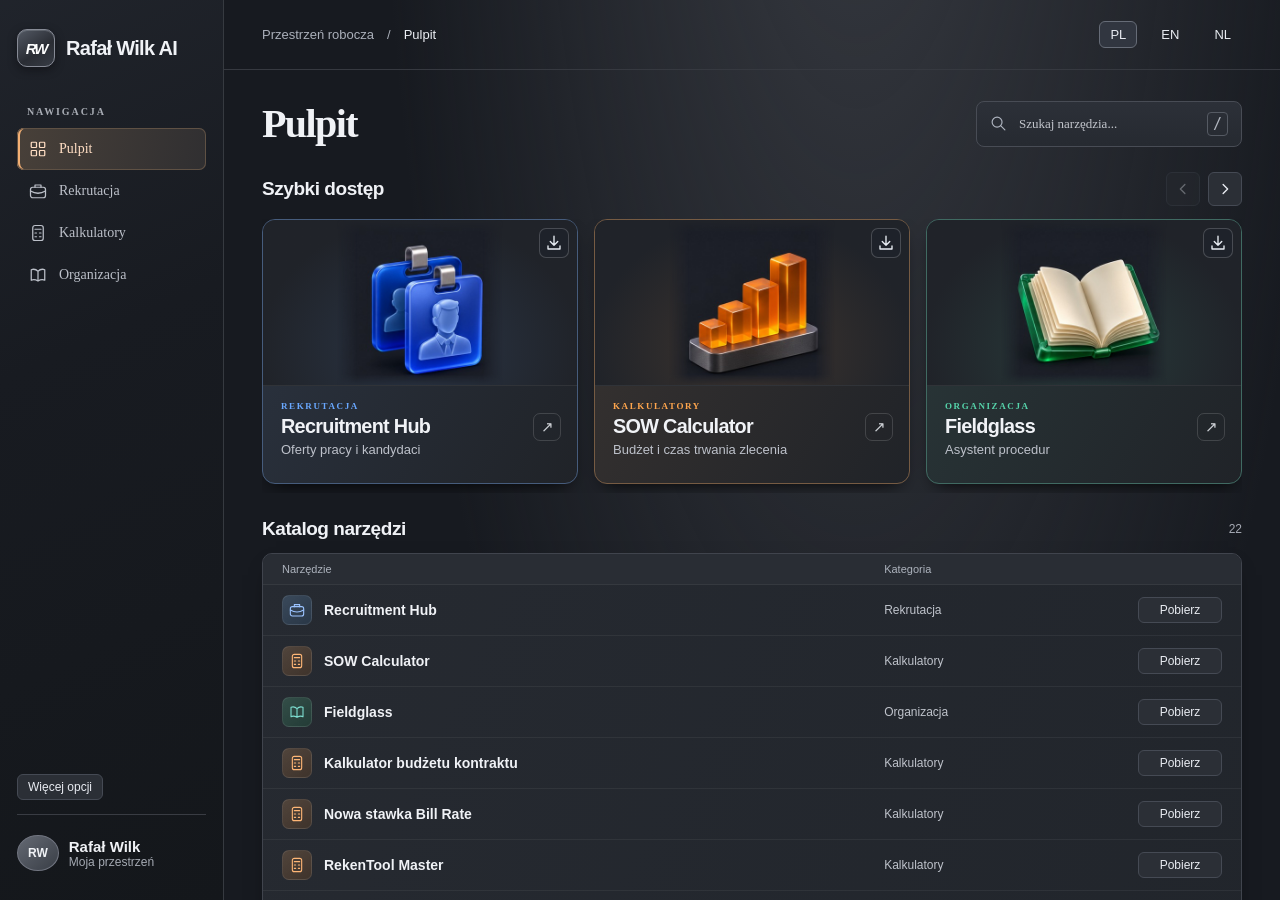
==== commit a4414737: "Add individual rendered tool icons, aligned rail controls and downloads for every module" ====
--- a/index.html
+++ b/index.html
@@ -331,7 +331,7 @@
 <script>
 document.addEventListener('DOMContentLoaded',function(){
  const host=document.createElement('div');host.id='rw-studio-host';host.hidden=true;
- const frame=document.createElement('iframe');frame.title='Rafał Wilk AI';frame.style.cssText='display:block;width:100%;height:100%;border:0';frame.src='studio-launcher.html?v=20261126-1';
+ const frame=document.createElement('iframe');frame.title='Rafał Wilk AI';frame.style.cssText='display:block;width:100%;height:100%;border:0';frame.src='studio-launcher.html?v=20261126-icons2';
  const back=document.createElement('button');back.id='rw-studio-return';back.type='button';back.hidden=true;
  const setLabel=()=>{back.textContent='← '+({pl:'Pulpit',en:'Dashboard',nl:'Dashboard'}[document.documentElement.lang]||'Pulpit')};setLabel();
  new MutationObserver(setLabel).observe(document.documentElement,{attributes:true,attributeFilter:['lang']});
